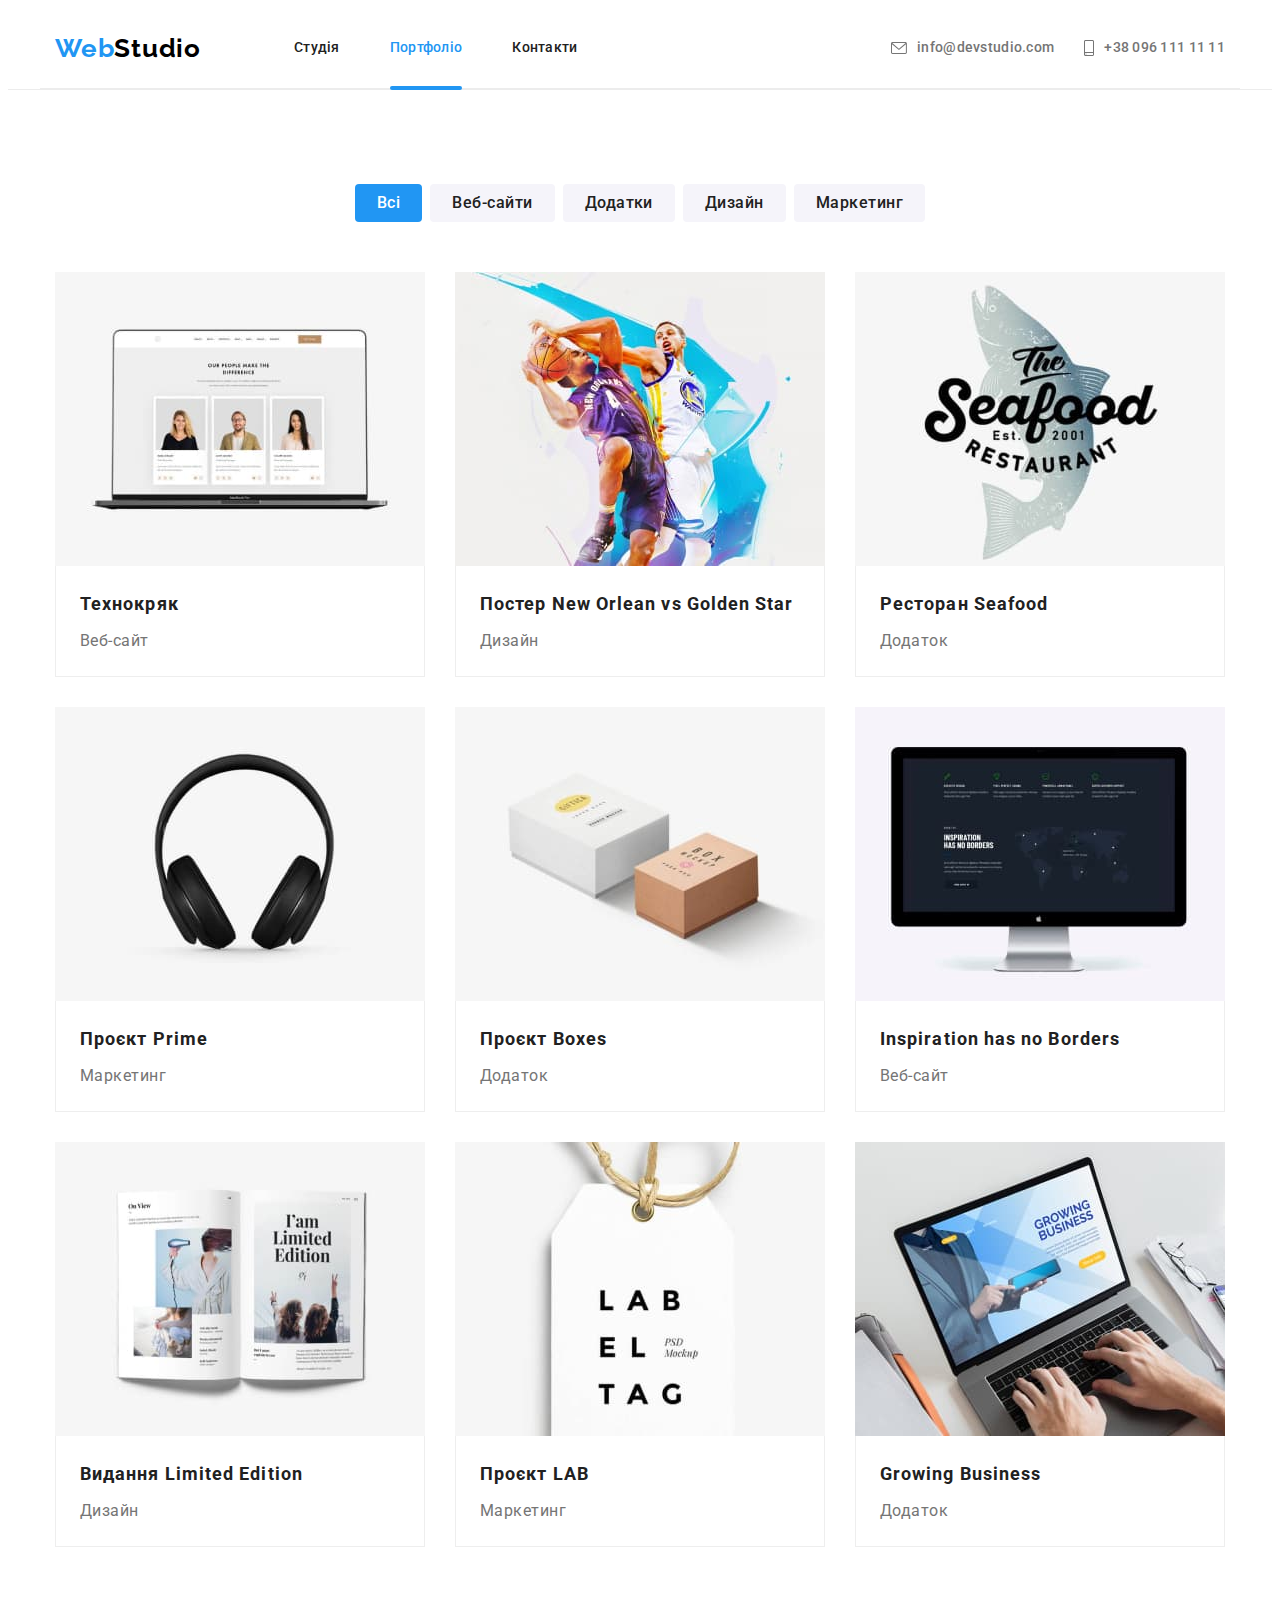
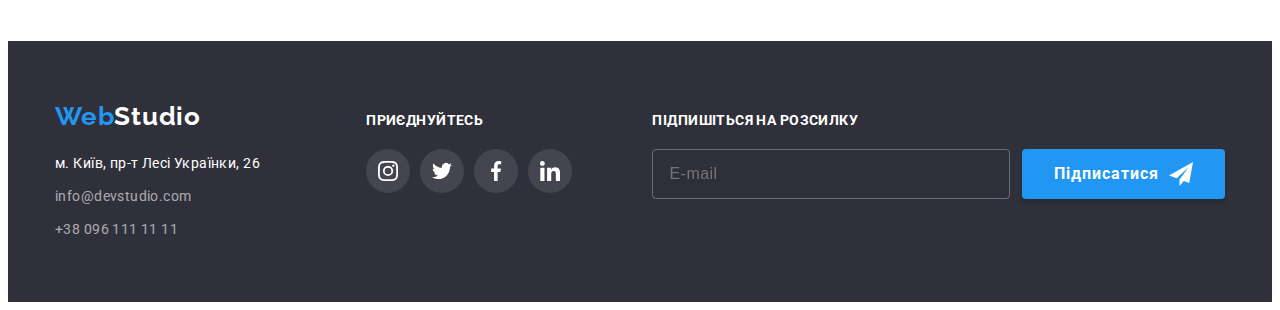
==== portfolio.html @ 229ce228 "add mixin + fix footer" ====
<!DOCTYPE html>
<html lang="uk">
  <head>
    <meta charset="UTF-8" />
    <meta http-equiv="X-UA-Compatible" content="IE=edge" />
    <meta name="viewport" content="width=device-width, initial-scale=1.0" />
    <title>WebStudio</title>
    <link rel="preconnect" href="https://fonts.googleapis.com" />
    <link rel="preconnect" href="https://fonts.gstatic.com" crossorigin />
    <link
      href="https://fonts.googleapis.com/css2?family=Raleway:wght@700&family=Roboto:wght@400;500;700;900&display=swap"
      rel="stylesheet"
    />
    <link
      rel="stylesheet"
      href="https://cdnjs.cloudflare.com/ajax/libs/modern-normalize/1.1.0/modern-normalize.min.css"
      integrity="sha512-wpPYUAdjBVSE4KJnH1VR1HeZfpl1ub8YT/NKx4PuQ5NmX2tKuGu6U/JRp5y+Y8XG2tV+wKQpNHVUX03MfMFn9Q=="
      crossorigin="anonymous"
      referrerpolicy="no-referrer"
    />
    <link rel="stylesheet" href="./css/main.min.css" />
  </head>
  <body class="page">
    <!-- ХЕДЕР -->
    <header class="header">
      <!-- МЕНЮШКА -->
      <div class="header container">
        <nav class="navigation">
          <a class="logo link" lang="en" href="./index.html">
            <span class="logo logo__colorized">Web</span>Studio</a
          >
          <ul class="navigation__list list">
            <li class="navigation__item">
              <a class="navigation__link link" href="./index.html">Студія</a>
            </li>
            <li class="navigation__item">
              <a class="navigation__link link curent" href="./portfolio.html">Портфоліо</a>
            </li>
            <li class="navigation__item">
              <a class="navigation__link link" href="#contacts">Контакти</a>
            </li>
          </ul>
        </nav>
        <ul class="connect heder__connect list">
          <li class="connect__item">
            <a class="connect__link link" href="mailto:info@devstudio.com">
              <svg class="connect__icon" width="16" height="12">
                <use href="./images/studio/svg/sprint.svg#icon-envelope"></use>
              </svg>
              info@devstudio.com</a
            >
          </li>
          <li class="connect__item">
            <a class="connect__link link" href="tel:+380961111111">
              <svg class="connect__icon" width="10" height="16">
                <use href="./images/studio/svg/sprint.svg#icon-smartphone"></use>
              </svg>
              +38 096 111 11 11</a
            >
          </li>
        </ul>
      </div>
    </header>
    <!-- MAIN -->
    <main>
      <!-- Портфолио -->
      <section class="portfolio section">
        <div class="container">
          <h1 class="title visually-hidden">Портфоліо</h1>
          <!-- Фильтр -->
          <ul class="filter filter--bottom list">
            <li class="filter__item">
              <button class="filter__button filter__button--curent-color" type="button">Всі</button>
            </li>
            <li class="filter__item">
              <button class="filter__button" type="button">Веб-сайти</button>
            </li>
            <li class="filter__item">
              <button class="filter__button" type="button">Додатки</button>
            </li>
            <li class="filter__item">
              <button class="filter__button" type="button">Дизайн</button>
            </li>
            <li class="filter__item">
              <button class="filter__button" type="button">Маркетинг</button>
            </li>
          </ul>
        </div>
        <div class="container">
          <ul class="cards__list list">
            <li class="cards__item">
              <a href="" class="cards__link link">
                <div class="overlay">
                  <img
                    src="./images/portfolio/1-web-site.jpg"
                    class="cards__img"
                    alt="Веб-сайт Технокряк"
                    width="370"
                  />
                  <p class="overlay__hidden">
                    Ресурс пропонує комплексні пропозиції з різним рівнем функціоналу та сервісів.
                    Все це дозволить відвідувачу отримати вичерпні відомості про компанію чи
                    приватну особу.
                  </p>
                </div>
                <div class="cards__info">
                  <h2 class="cards__title">Технокряк</h2>
                  <p class="cards__text">Веб-сайт</p>
                </div>
              </a>
            </li>

            <li class="cards__item">
              <a href="" class="cards__link link">
                <div class="overlay">
                  <img
                    src="./images/portfolio/2-design.jpg"
                    class="portfolio-list-img"
                    alt="Постер New Orlean vs Golden
                  Star"
                    width="370"
                  />
                  <p class="overlay__hidden">
                    Ресурс пропонує комплексні пропозиції з різним рівнем функціоналу та сервісів.
                    Все це дозволить відвідувачу отримати вичерпні відомості про компанію чи
                    приватну особу.
                  </p>
                </div>
                <div class="cards__info">
                  <h2 class="cards__title">
                    Постер
                    <span lang="en">New Orlean vs Golden Star</span>
                  </h2>
                  <p class="cards__text">Дизайн</p>
                </div>
              </a>
            </li>

            <li class="cards__item">
              <a href="" class="cards__link link">
                <div class="overlay">
                  <img
                    src="./images/portfolio/3-applikation-seafood.jpg"
                    class="portfolio-list-img"
                    alt="Картиинка Ресторан Seafood"
                    width="370"
                  />
                  <p class="overlay__hidden">
                    Ресурс пропонує комплексні пропозиції з різним рівнем функціоналу та сервісів.
                    Все це дозволить відвідувачу отримати вичерпні відомості про компанію чи
                    приватну особу.
                  </p>
                </div>
                <div class="cards__info">
                  <h2 class="cards__title">
                    Ресторан
                    <span lang="en">Seafood</span>
                  </h2>
                  <p class="cards__text">Додаток</p>
                </div>
              </a>
            </li>

            <li class="cards__item">
              <a href="" class="cards__link link">
                <div class="overlay">
                  <img
                    src="./images/portfolio/4-marketing-prime.jpg"
                    class="portfolio-list-img"
                    alt="Проект маркетинг Prime"
                    width="370"
                  />
                  <p class="overlay__hidden">
                    Ресурс пропонує комплексні пропозиції з різним рівнем функціоналу та сервісів.
                    Все це дозволить відвідувачу отримати вичерпні відомості про компанію чи
                    приватну особу.
                  </p>
                </div>
                <div class="cards__info">
                  <h2 class="cards__title">
                    Проєкт
                    <span lang="en">Prime</span>
                  </h2>
                  <p class="cards__text">Маркетинг</p>
                </div>
              </a>
            </li>

            <li class="cards__item">
              <a href="" class="cards__link link">
                <div class="overlay">
                  <img
                    src="./images/portfolio/5-applekation-box.jpg"
                    class="portfolio-list-img"
                    alt="Картинка проєкт Boxes"
                    width="370"
                  />
                  <p class="overlay__hidden">
                    Ресурс пропонує комплексні пропозиції з різним рівнем функціоналу та сервісів.
                    Все це дозволить відвідувачу отримати вичерпні відомості про компанію чи
                    приватну особу.
                  </p>
                </div>
                <div class="cards__info">
                  <h2 class="cards__title">
                    Проєкт
                    <span lang="eu">Boxes</span>
                  </h2>
                  <p class="cards__text">Додаток</p>
                </div>
              </a>
            </li>

            <li class="cards__item">
              <a href="" class="cards__link link">
                <div class="overlay">
                  <img
                    src="./images/portfolio/6-web-site-inspiration.jpg"
                    class="portfolio-list-img"
                    alt="Картинка Веб-сайт"
                    width="370"
                  />
                  <p class="overlay__hidden">
                    Ресурс пропонує комплексні пропозиції з різним рівнем функціоналу та сервісів.
                    Все це дозволить відвідувачу отримати вичерпні відомості про компанію чи
                    приватну особу.
                  </p>
                </div>
                <div class="cards__info">
                  <h2 class="cards__title">
                    <span lang="eu">Inspiration has no Borders</span>
                  </h2>
                  <p class="cards__text">Веб-сайт</p>
                </div>
              </a>
            </li>

            <li class="cards__item">
              <a href="" class="cards__link link">
                <div class="overlay">
                  <img
                    src="./images/portfolio/7-desige-limited-edition.jpg"
                    class="portfolio-list-img"
                    alt="Картинка видання Limited Edition"
                    width="370"
                  />
                  <p class="overlay__hidden">
                    Ресурс пропонує комплексні пропозиції з різним рівнем функціоналу та сервісів.
                    Все це дозволить відвідувачу отримати вичерпні відомості про компанію чи
                    приватну особу.
                  </p>
                </div>
                <div class="cards__info">
                  <h2 class="cards__title">
                    Видання
                    <span lang="eu">Limited Edition</span>
                  </h2>
                  <p class="cards__text">Дизайн</p>
                </div>
              </a>
            </li>

            <li class="cards__item">
              <a href="" class="cards__link link">
                <div class="overlay">
                  <img
                    src="./images/portfolio/8-marketing-lab.jpg"
                    class="portfolio-list-img"
                    alt="Картнка проєкт LAB"
                    width="370"
                  />
                  <p class="overlay__hidden">
                    Ресурс пропонує комплексні пропозиції з різним рівнем функціоналу та сервісів.
                    Все це дозволить відвідувачу отримати вичерпні відомості про компанію чи
                    приватну особу.
                  </p>
                </div>
                <div class="cards__info">
                  <h2 class="cards__title">
                    Проєкт
                    <span lang="eu">LAB</span>
                  </h2>
                  <p class="cards__text">Маркетинг</p>
                </div>
              </a>
            </li>

            <li class="cards__item">
              <a href="" class="cards__link link">
                <div class="overlay">
                  <img
                    src="./images/portfolio/9-applikation-business.jpg"
                    class="portfolio-list-img"
                    alt="Картинка зростаючий бізнес"
                    width="370"
                  />
                  <p class="overlay__hidden">
                    Ресурс пропонує комплексні пропозиції з різним рівнем функціоналу та сервісів.
                    Все це дозволить відвідувачу отримати вичерпні відомості про компанію чи
                    приватну особу.
                  </p>
                </div>
                <div class="cards__info">
                  <h2 class="cards__title"><span lang="eu">Growing Business</span></h2>
                  <p class="cards__text">Додаток</p>
                </div>
              </a>
            </li>
          </ul>
        </div>
      </section>
    </main>
    <footer class="footer" id="contacts">
      <div class="footer__container container">
        <div class="footer__adress">
          <!-- Адрес -->
          <a class="logo footer__logo link" lang="en" href="./index.html">
            <span class="logo__colorized">Web</span>Studio</a
          >
          <address class="address">
            <a
              href="https://goo.gl/maps/itKT2zHpiUgYm2Sh7"
              target="_blank"
              rel="noreferrer noopener nofollow"
              class="address__text link"
            >
              м. Київ, пр-т Лесі Українки, 26
            </a>
            <ul class="contact list">
              <li class="contact__list link">
                <a class="contact__item link" href="mailto:info@devstudio.com"
                  >info@devstudio.com</a
                >
              </li>
              <li class="contact__list link">
                <a class="contact__item link" href="tel:+380961111111">+38 096 111 11 11</a>
              </li>
            </ul>
          </address>
        </div>
        <!-- СОЦ СЕТИ -->
        <div class="footer__thumb">
          <p class="footer__pre-title_bottom pre-title pre-title--color-white">Приєднуйтесь</p>
          <ul class="social__list list">
            <li class="social__item">
              <a href="./" class="social__link footer__social-link">
                <svg class="social__logo" width="20" height="20">
                  <use href="./images/studio/svg/sprint.svg#icon-1-instagram"></use>
                </svg>
              </a>
            </li>
            <li class="social__item">
              <a href="./" class="social__link footer__social-link">
                <svg class="social__logo" width="20" height="20">
                  <use href="./images/studio/svg/sprint.svg#icon-2-twitter"></use>
                </svg>
              </a>
            </li>
            <li class="social__item">
              <a href="./" class="social__link footer__social-link">
                <svg class="social__logo" width="20" height="20">
                  <use href="./images/studio/svg/sprint.svg#icon-3-facebook"></use>
                </svg>
              </a>
            </li>
            <li class="social__item">
              <a href="./" class="social__link footer__social-link">
                <svg class="social__logo" width="20" height="20">
                  <use href="./images/studio/svg/sprint.svg#icon-04-linkedin"></use>
                </svg>
              </a>
            </li>
          </ul>
        </div>
        <div class="footer__thumb">
          <p class="footer__pre-title_bottom pre-title pre-title--color-white">
            Підпишіться на розсилку
          </p>
          <form class="singup">
            <div class="singup__area">
              <input
                type="email"
                name="singup-email"
                id="footer-input-email"
                class="singup__email"
                placeholder="E-mail"
                required
              />
              <button class="button singup__button" type="submit">
                Підписатися
                <svg class="singup__button-svg" width="24" height="24">
                  <use href="./images/studio/svg/sprint.svg#icon-icon-send"></use>
                </svg>
              </button>
            </div>
          </form>
        </div>
      </div>
    </footer>
  </body>
</html>
---- css/main.min.css ----
:root{--primary-font: "Roboto", sans-serif;--secondery-font: "Raleway", sans-serif;--primary-text-color: #212121;--logo-color-text: #000000;--secondery-text-color: #757575;--white-text-color: #ffffff;--accent-color: #2196f3;--button-color-accent: #188ce8;--button-color: #ffffff;--contact-color: rgba(255, 255, 255, 0.6);--hero-color-bg: #c4c4c4;--page-bg-color: #ffffff;--team-bg-color: #f5f4fa;--footer-bg-color: #2f303a;--border-color-white: #eeeeee;--button-filter-bg-color: #f5f4fa;--logo-accent-color: #00f8d0;--hedaer-line-color: #ececec;--feature-icon-bg-color: #f5f4fa;--modal-input-color-: #555555;--social-link-color: #afb1b8;--social-link-bg-color: rgba(255, 255, 255, 0.1);--gap-size: 30px;--transition-fill: fill 250ms cubic-bezier(0.4, 0, 0.2, 1);--transition-color: color 250ms cubic-bezier(0.4, 0, 0.2, 1);--transition-opacity: opacity 250ms cubic-bezier(0.4, 0, 0.2, 1);--transition-transform: transform 250ms cubic-bezier(0.4, 0, 0.2, 1);--transition-background-color: background-color 250ms cubic-bezier(0.4, 0, 0.2, 1);--transition-border: border 250ms cubic-bezier(0.4, 0, 0.2, 1);--transition-border-color: border-color 250ms cubic-bezier(0.4, 0, 0.2, 1);--transition-box-shadow: box-shadow 250ms cubic-bezier(0.4, 0, 0.2, 1)}.visually-hidden{position:absolute;width:1px;margin:-1px;border:0;padding:0;white-space:nowrap;clip-path:inset(100%);clip:rect(0 0 0 0);overflow:hidden;height:1px}html{scroll-behavior:smooth}body{background-color:var(--page-bg-color);color:var(--primary-text-color);font-family:var(--primary-font)}.list{list-style:none;margin:0;padding:0}.link{text-decoration:none}*,*::before,*::after{box-sizing:border-box}h1,h2,h3,h4,h5,h6,p,ul{margin:0;padding:0}img{display:block;max-width:100%;height:auto}.logo{color:var(--logo-color-text);font-family:var(--secondery-font);font-weight:700;font-size:26px;line-height:1.19;letter-spacing:0.03em;transition:var(--transition-color)}.logo:hover,.logo:focus{color:var(--logo-accent-color);outline:rgba(0,0,0,0)}.logo__colorized{color:var(--accent-color);transition:var(--transition-color)}.logo:hover .logo__colorized,.logo:focus .logo__colorized,.footer__logo:hover .logo__colorized,.footer__logo:focus .logo__colorized{color:var(--logo-accent-color);outline:rgba(0,0,0,0)}.footer__logo{display:inline-block;margin-bottom:20px;color:var(--white-text-color)}.button{display:flex;align-items:center;justify-content:center;padding:10px 32px;min-width:200px;border:none;border-radius:4px;box-shadow:0px 4px 4px rgba(0,0,0,.15);font-weight:700;font-size:16px;line-height:1.88;letter-spacing:0.06em;font-family:inherit;color:var(--button-color);background-color:var(--accent-color);cursor:pointer;transition:var(--transition-background-color)}.button:hover,.button:focus{background-color:var(--button-color-accent);outline:rgba(0,0,0,0)}.hero__button{margin-left:auto;margin-right:auto}.modal__button{margin-left:auto;margin-right:auto}.singup__button{justify-content:space-between;margin-left:auto;margin-right:auto}.title{text-align:center;font-weight:700;font-size:36px;line-height:1.17;letter-spacing:0.03em;color:var(--primary-text-color)}.pre-title{font-weight:700;font-size:14px;line-height:1.14;letter-spacing:0.03em;text-transform:uppercase}.pre-title--color-black{color:var(--primary-text-color)}.pre-title--color-white{color:var(--white-text-color)}.social__list{display:flex;justify-content:center;align-items:center;flex-wrap:wrap;gap:10px}.social__link{display:flex;justify-content:center;align-items:center;width:44px;height:44px;border:0;border-radius:50%;transition:var(--transition-color),var(--transition-background-color);color:var(--social-link-color);background-color:var(--page-bg-color)}.social__link:hover,.social__link:focus{color:var(--button-color);background-color:var(--accent-color);outline:rgba(0,0,0,0)}.footer__social-link{color:var(--button-color);background-color:var(--social-link-bg-color)}.social__logo{fill:currentcolor}.section{padding-top:94px;padding-bottom:94px}.section-no-padding{padding-top:0}.container{width:100%;max-width:1200px;margin-left:auto;margin-right:auto;padding-left:15px;padding-right:15px}.backdrop{position:fixed;top:0;left:0;width:100%;height:100%;background-color:rgba(0,0,0,.2);transform:scale(1);transition:var(--transition-transform),var(--transition-opacity)}.backdrop.is-hidden{opacity:0;pointer-events:none;transform:scale(1);transition:var(--transition-transform),var(--transition-opacity)}.backdrop.is-hidden .modal__window{transform:scale(1) translate(-50%, -50%);transition:var(--transition-transform),var(--transition-opacity)}.modal__window{position:absolute;top:50%;left:50%;transform:translate(-50%, -50%);width:528px;height:581px;padding:40px 39px 40px 41px;background-color:var(--page-bg-color);box-shadow:0px 1px 3px rgba(0,0,0,.12),0px 1px 1px rgba(0,0,0,.14),0px 2px 1px rgba(0,0,0,.2);border-radius:4px}.modal__title{display:block;align-items:center;text-align:center;margin-bottom:12px;margin-left:auto;margin-right:auto;font-weight:700;font-size:20px;line-height:1.15;letter-spacing:0.03em;color:var(--primary-text-color)}.modal__form{height:100%;width:100%}.modal__input{width:100%;height:40px;border-radius:4px;border:1px solid rgba(33,33,33,.2);padding:12px 12px 12px 42px;font-size:12px;line-height:1.16;letter-spacing:0.03em;color:var(--modal-input-color-);transition:var(--transition-border-color)}.modal__input:hover,.modal__input:focus{outline:rgba(0,0,0,0);border-color:var(--accent-color)}.modal__field:hover+.modal__input,.modal__field:focus+.modal__input{border-color:var(--accent-color)}.wrap{position:relative}.wrap__icon{position:absolute;left:12px;top:50%;transform:translatey(-50%);transition:var(--transition-fill)}.modal__input:hover+.wrap__icon,.modal__input:focus+.wrap__icon{fill:var(--accent-color)}.modal__label{display:block;margin-bottom:4px;padding:0;font-size:12px;line-height:1.17;letter-spacing:0.01em;color:var(--secondery-text-color)}.modal__field{margin-bottom:10px}.modal__field-text{margin-bottom:20px}.modal__text{width:100%;height:120px;padding:12px 16px;resize:none;border:1px solid rgba(33,33,33,.2);border-radius:4px;outline:rgba(0,0,0,0);font-size:12px;line-height:1.17;letter-spacing:0.01em;color:#757575;transition:var(--transition-border-color)}.modal__text:focus,.modal__text:hover{border-color:var(--accent-color)}.modal__text::placeholder{color:rgba(117,117,117,.5)}.modal__label:focus .modal__text{border:1px solid var(--accent-color);outline:rgba(0,0,0,0);font-family:inherit;opacity:1}.modal__group{margin-bottom:30px}.check{display:flex;align-items:center;justify-content:center;gap:7px;font-size:14px;line-height:1.71;letter-spacing:0.03em;color:var(--secondery-text-color);margin:0;padding:0;transition:var(--transition-color)}.check .check__icon{display:inline-block;fill:rgba(0,0,0,0);transition:var(--transition-fill)}.check:checked+.check .check__icon{fill:var(--white-text-color);transition:var(--transition-fill)}.check .check__offer{position:relative;margin:0;padding:0;font-size:14px;line-height:1.71;letter-spacing:0.03em;color:var(--accent-color)}.check .check__offer::after{position:absolute;content:"";display:block;width:100%;height:1px;bottom:5px;background-color:var(--accent-color)}.check span{display:flex;align-items:center;justify-content:center;width:16px;height:15px;border:2px solid var(--primary-text-color);border-radius:2px;transition:var(--transition-color)}.check:checked+.check span{background-color:var(--accent-color);border-color:var(--accent-color)}.check:focus+.check span{border-color:var(--accent-color)}.check:hover+.check span{border-color:var(--accent-color)}.modal__close{display:flex;align-items:center;justify-content:center;position:absolute;top:8px;right:8px;padding:0;width:30px;height:30px;color:var(--logo-color-text);background-color:#fff;border:1px solid rgba(0,0,0,.1);transition:var(--transition-fill),var(--transition-border);border-radius:50%;cursor:pointer;outline:rgba(0,0,0,0)}.modal__close:hover,.modal__close:focus{fill:var(--accent-color);border:1px solid var(--accent-color)}.filter{display:flex;justify-content:center}.filter--bottom{margin-bottom:50px}.filter__button{padding:6px 22px;text-align:center;border:none;border-radius:4px;font-weight:500;font-size:16px;line-height:1.62;letter-spacing:0.03em;color:var(--primary-text-color);background-color:var(--button-filter-bg-color);font-family:inherit;cursor:pointer;outline:rgba(0,0,0,0);transition:var(--transition-color),var(--transition-background-color),var(--transition-box-shadow)}.filter__button:hover,.filter__button:focus{color:var(--button-color);background-color:var(--accent-color);box-shadow:0px 3px 1px rgba(0,0,0,.1),0px 1px 2px rgba(0,0,0,.08),0px 2px 2px rgba(0,0,0,.12)}.filter__item+.filter__item{margin-left:8px}.filter__button--curent-color{color:var(--button-color);background-color:var(--accent-color)}.overlay{position:relative;width:100%;height:100%;overflow:hidden}.overlay__hidden{position:absolute;top:0;left:0;width:100%;height:100%;padding:63px 24px;background-color:rgba(33,150,243,.9);transform:translatey(101%);transition:var(--transition-transform);color:var(--white-text-color);font-size:18px;line-height:1.56;letter-spacing:0.03em}.cards__link:hover .overlay__hidden,.cards__link:focus .overlay__hidden{transform:translatey(0)}.header{border-bottom:1px solid #ececec;display:flex;align-items:center}.navigation{display:flex;align-items:center}.navigation__list{display:flex;margin-left:93px;gap:50px}.navigation__link{display:block;padding:32px 0;color:var(--primary-text-color);font-weight:500;font-size:14px;line-height:1.14;letter-spacing:0.02em;transition:var(--transition-color)}.navigation__link:hover,.navigation__link:focus{color:var(--accent-color)}.navigation__link.curent::after{position:absolute;content:"";height:4px;bottom:-2%;opacity:1;transform:scale(1);border-radius:2px}.navigation__link::after{position:absolute;content:"";display:block;width:100%;height:4px;bottom:-2%;background-color:var(--accent-color);border-radius:2px;opacity:0;transform:scale(0);transition:var(--transition-opacity),var(--transition-transform)}.navigation__link:hover::after,.navigation__link:focus::after{opacity:1;transform:scale(1)}.connect{display:flex;align-items:center;gap:var(--gap-size)}.heder__connect{margin-left:auto}.connect__link{display:flex;align-items:center;padding:32px 0;color:var(--secondery-text-color);font-weight:500;font-size:14px;line-height:1.14;letter-spacing:0.02em;transition:var(--transition-color)}.connect__link:hover,.connect__link:focus{color:var(--accent-color)}.connect__icon{display:inline-block;fill:var(--secondery-text-color);margin-right:10px;transition:var(--transition-fill)}.connect__link:hover .connect__icon,.connect__link:focus .connect__icon{fill:var(--accent-color)}.navigation__item{position:relative}.curent{color:var(--accent-color)}.hero{padding-top:200px;padding-bottom:200px;text-align:center}.hero__title{width:694px;margin-left:auto;margin-right:auto;margin-bottom:30px;color:var(--white-text-color);font-weight:900;font-size:44px;line-height:1.36;letter-spacing:0.06em;text-transform:uppercase}.hero-bg-img{max-width:1600px;max-height:600px;margin:0 auto;background-image:linear-gradient(rgba(0, 91, 187, 0.7), rgba(255, 213, 0, 0.7)),url(../images/studio/hero/background_hero.jpg);background-size:cover;background-repeat:no-repeat;background-position:center;background-color:var(--hero-color-bg)}.feature__list{display:flex;flex-wrap:wrap;justify-content:center;gap:var(--gap-size)}.feature__item{flex-basis:calc((100% - var(--gap-size)*3)/4)}.feature__tumb{display:flex;justify-content:center;align-items:center;width:270px;height:120px;margin-bottom:30px;background-color:var(--feature-icon-bg-color);border-radius:4px}.pre-title--bottom{margin-bottom:10px}.feature__text{min-width:270px;font-size:14px;line-height:1.14;letter-spacing:0.03em;color:var(--secondery-text-color)}.practice__title--bottom{margin-bottom:50px}.practice__list{display:flex;flex-wrap:wrap;gap:var(--gap-size)}.practice__item{flex-basis:calc((100% - var(--gap-size)*2)/3);position:relative}.practice__item::before{position:absolute;content:"";display:flex;height:70px;width:100%;bottom:0;left:0;background-color:rgba(47,48,58,.8)}.thumb__text{position:absolute;bottom:27px;left:50%;transform:translate(-50%)}.practice__pre-title--position-center{text-align:center}.team{background-color:var(--team-bg-color)}.team__title--bottem{margin-bottom:50px}.team__list{display:flex;flex-wrap:wrap;gap:var(--gap-size)}.team__item{flex-basis:calc((100% - var(--gap-size)*3)/4);background-color:var(--page-bg-color);box-shadow:0px 1px 3px rgba(0,0,0,.12),0px 1px 1px rgba(0,0,0,.14),0px 2px 1px rgba(0,0,0,.2);border-radius:0px 0px 4px 4px;overflow:hidden}.team__thumb{padding-top:30px;padding-bottom:30px}.team__employee{margin-bottom:10px;text-align:center;font-weight:500;font-size:16px;line-height:1.19;letter-spacing:0.03em}.team__text{margin-bottom:16px;text-align:center;color:var(--secondery-text-color);font-size:16px;line-height:1.19;letter-spacing:0.03em}.clients__title--bottom{margin-bottom:50px}.company{display:flex;flex-wrap:wrap;justify-content:center;gap:var(--gap-size)}.company__item{margin:0;flex-basis:calc((100% - var(--gap-size)*3)/4);max-width:170px}.company__link{display:flex;justify-content:center;align-items:center;outline:rgba(0,0,0,0);width:170px;height:92px;color:var(--social-link-color);background-color:var(--page-bg-color);border:1px solid var(--social-link-color);border-radius:4px;transition:var(--transition-border),var(--transition-color)}.company__link:hover,.company__link:focus{border:1px solid var(--accent-color);color:var(--accent-color)}.company__logo{fill:currentColor;transition:var(--transition-fill)}.clients-list-item:hover .company__logo,.clients-list-item:focus .company__logo{fill:var(--accent-color)}.footer{padding-top:60px;padding-bottom:60px;background-color:var(--footer-bg-color)}.footer__container{display:flex;align-items:baseline}.address__text{display:block;margin-bottom:9px;width:231px;color:var(--white-text-color);font-size:14px;line-height:1.71;letter-spacing:0.03em;font-style:normal;transition:var(--transition-color)}.address__text:hover,.address__text:focus{color:var(--accent-color)}.contact__list:not(:last-child){margin-bottom:9px}.contact__item{color:var(--contact-color);font-size:14px;line-height:1.71;letter-spacing:0.03em;font-style:normal;transition:var(--transition-color)}.contact__item:hover,.contact__item:focus{color:var(--accent-color)}.footer__thumb{margin-left:auto}.footer__pre-title_bottom{margin-bottom:20px}.singup__area{display:flex;flex-wrap:wrap;gap:12px}.singup__email{display:flex;align-items:center;width:358px;height:50px;padding:15px 16px;outline:rgba(0,0,0,0);border:1px solid rgba(255,255,255,.3);border-radius:4px;font-size:16px;line-height:1.25;letter-spacing:0.03em;color:rgba(255,255,255,.6);background-color:rgba(0,0,0,0);filter:drop-shadow(0px 4px 4px rgba(0, 0, 0, 0.15));transition:var(--transition-border-color)}.singup__email:hover,.singup__email:focus{border-color:var(--accent-color)}.singup__email:not(:placeholder-shown):required:invalid{border-color:rgba(180,0,0,.5)}.singup__button-svg{margin-left:10px;fill:var(--button-color)}.portfolio{background-color:var(--page-bg-color)}.cards__list{display:flex;flex-wrap:wrap;gap:var(--gap-size)}.cards__item{flex-basis:calc((100% - var(--gap-size)*2)/3);background-color:var(--page-bg-color)}.cards__link{display:block;color:var(--primary-text-color);cursor:pointer;transition:var(--transition-box-shadow)}.cards__link:hover,.cards__link:focus{box-shadow:0px 1px 1px rgba(0,0,0,.12),0px 4px 4px rgba(0,0,0,.06),1px 4px 6px rgba(0,0,0,.16);outline:rgba(0,0,0,0)}.cards__info{padding:20px 24px;border-width:0 1px 1px;border-style:solid;border-color:var(--border-color-white);border-top:0}.cards__title{margin-bottom:4px;font-weight:700;font-size:18px;line-height:2;letter-spacing:0.06em}.cards__text{font-size:16px;line-height:1.88;letter-spacing:0.03em;color:var(--secondery-text-color)}/*# sourceMappingURL=main.min.css.map */
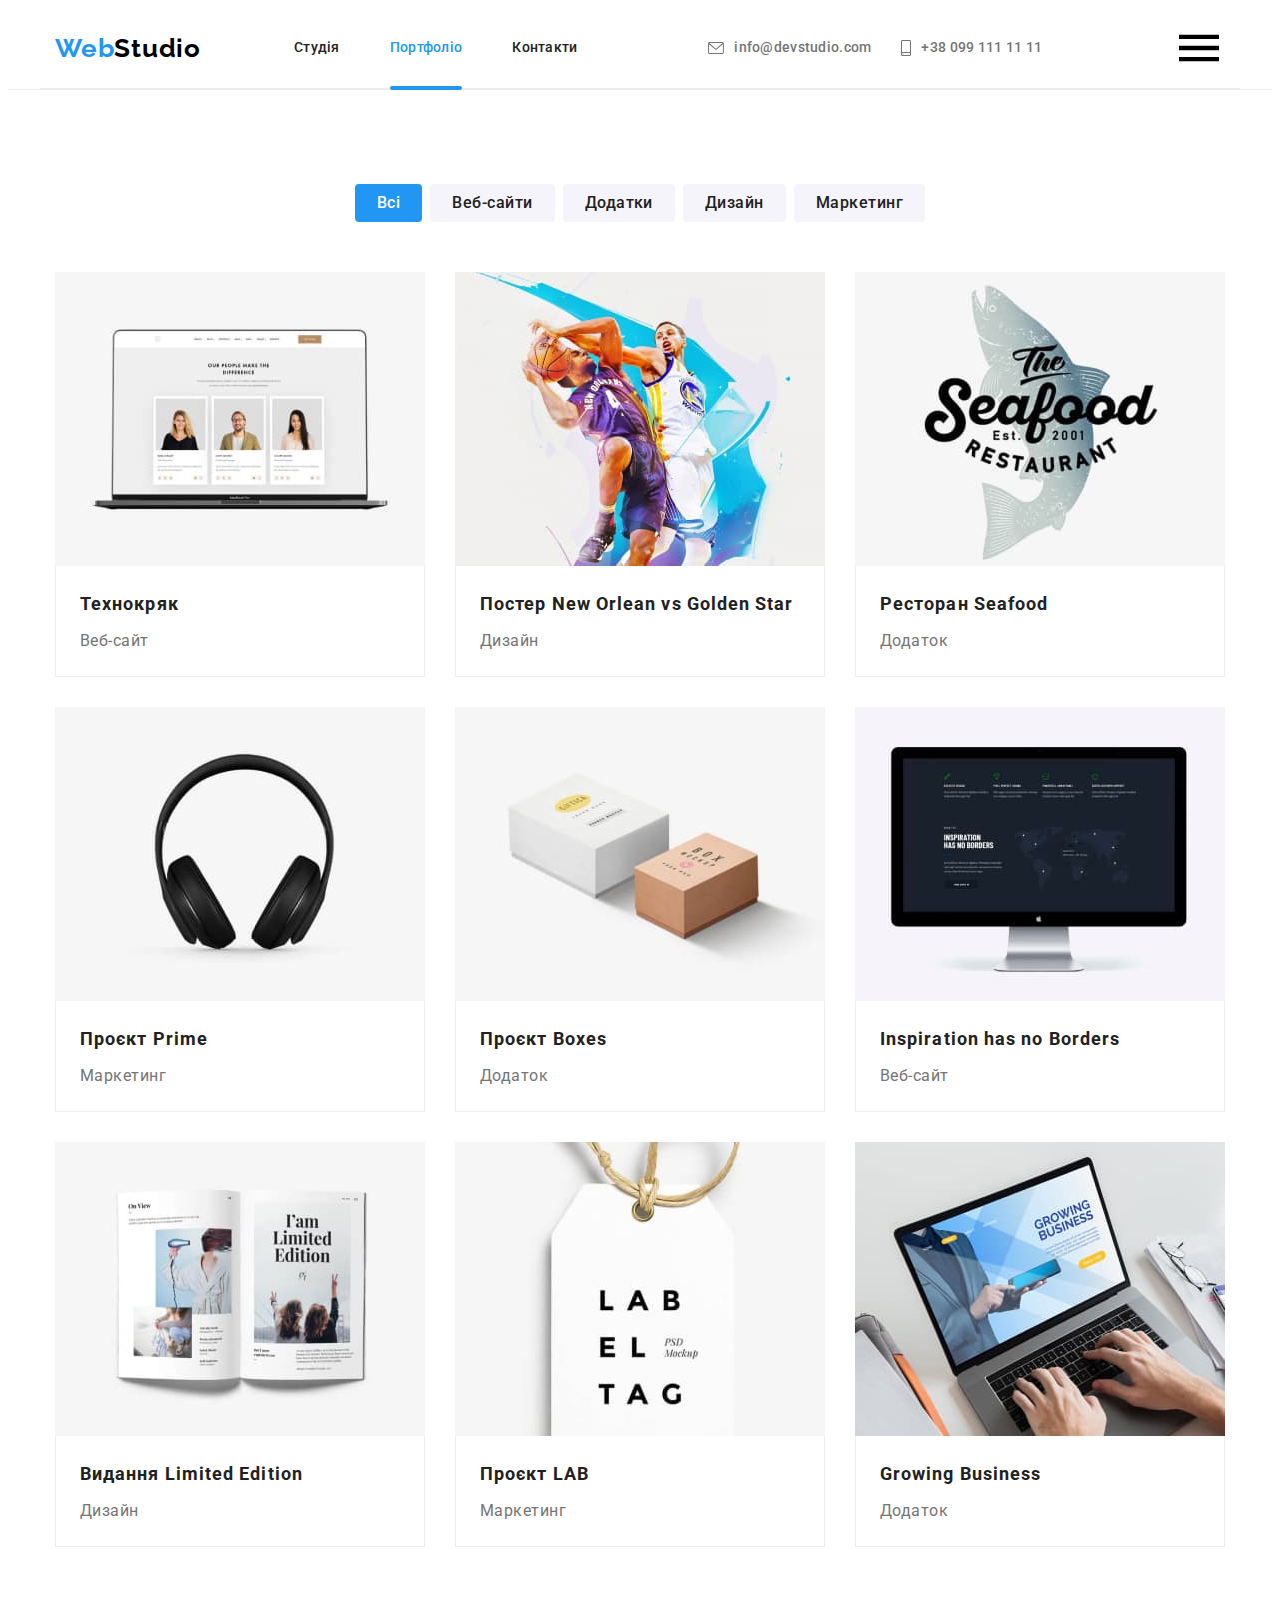
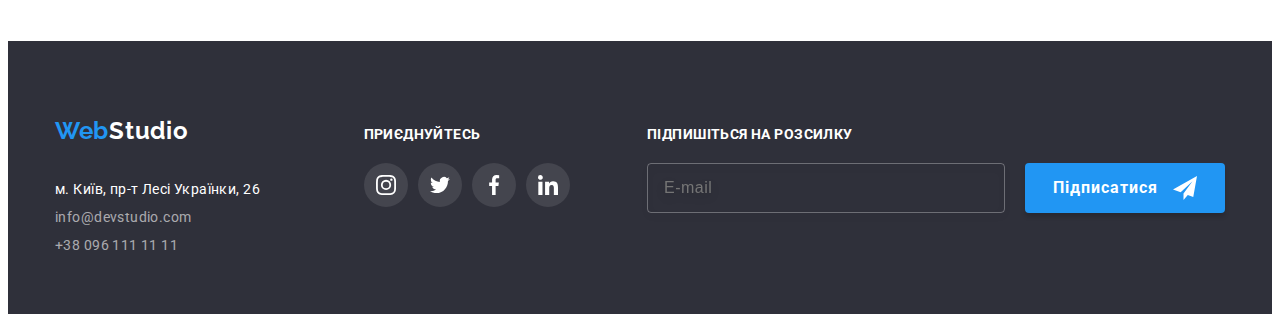
==== commit 176e7b21: "sum" ====
--- a/portfolio.html
+++ b/portfolio.html
@@ -23,7 +23,6 @@
   <body class="page">
     <!-- ХЕДЕР -->
     <header class="header">
-      <!-- МЕНЮШКА -->
       <div class="header container">
         <nav class="navigation">
           <a class="logo link" lang="en" href="./index.html">
@@ -31,7 +30,7 @@
           >
           <ul class="navigation__list list">
             <li class="navigation__item">
-              <a class="navigation__link link" href="./index.html">Студія</a>
+              <a class="navigation__link link " href="./index.html">Студія</a>
             </li>
             <li class="navigation__item">
               <a class="navigation__link link curent" href="./portfolio.html">Портфоліо</a>
@@ -55,10 +54,67 @@
               <svg class="connect__icon" width="10" height="16">
                 <use href="./images/studio/svg/sprint.svg#icon-smartphone"></use>
               </svg>
-              +38 096 111 11 11</a
+              +38 099 111 11 11</a
             >
           </li>
         </ul>
+        <button class="menu-open" type="button">
+          <svg class="menu-icons" width="40px" height="40px">
+            <use class="menu-icon--open" href="./images/studio/svg/sprint.svg#icon-mob-menu"></use>
+          </svg>
+        </button>
+      </div>
+
+      <!-- <div class="mob-menu is-hidden">
+        <div class="menu container">
+          <div class="mob-menu-top">
+            <button class="menu-close" type="button">X</button>
+            <nav class="mob-menu-nav">
+              <ul class="mob-menu-list list">
+                <li class="mob-menu-item">
+                  <a href="https://www.google.com/" class="mob-menu-link link">About</a>
+                </li>
+                <li class="mob-menu-item">
+                  <a href="./test.html" class="mob-menu-link link">Services and prices</a>
+                </li>
+                <li class="mob-menu-item">
+                  <a href="#barbers" class="mob-menu-link link">Barbers</a>
+                </li>
+                <li class="mob-menu-item">
+                  <a href="https://www.google.com/" class="mob-menu-link link">Contacts</a>
+                </li>
+              </ul>
+            </nav>
+          </div>
+          <div class="mob-menu-bottom">
+            <div class="connect mob-connect">
+              <a href="tel:+380441111111" class="mob-connect-tel link">+38 044 111 11 11</a>
+              <button type="button" class="mob-connect-btn btn" data-modal-open>
+                Online-booking
+              </button>
+            </div>
+            <ul class="mob-soc-list list">
+              <li class="mob-soc-item">
+                <a
+                  href=""
+                  target="_blank"
+                  rel="noopener noreferrer nofollow"
+                  class="mob-soc-link link"
+                  >Instagram</a
+                >
+              </li>
+              <li class="mob-soc-item">
+                <a
+                  href=""
+                  target="_blank"
+                  rel="noopener noreferrer nofollow"
+                  class="mob-soc-link link"
+                  >Youtube</a
+                >
+              </li>
+            </ul>
+          </div> -->
+        </div>
       </div>
     </header>
     <!-- MAIN -->
@@ -95,7 +151,7 @@
                     src="./images/portfolio/1-web-site.jpg"
                     class="cards__img"
                     alt="Веб-сайт Технокряк"
-                    width="370"
+                    
                   />
                   <p class="overlay__hidden">
                     Ресурс пропонує комплексні пропозиції з різним рівнем функціоналу та сервісів.
@@ -118,7 +174,7 @@
                     class="portfolio-list-img"
                     alt="Постер New Orlean vs Golden
                   Star"
-                    width="370"
+                    
                   />
                   <p class="overlay__hidden">
                     Ресурс пропонує комплексні пропозиції з різним рівнем функціоналу та сервісів.
@@ -143,7 +199,7 @@
                     src="./images/portfolio/3-applikation-seafood.jpg"
                     class="portfolio-list-img"
                     alt="Картиинка Ресторан Seafood"
-                    width="370"
+                    
                   />
                   <p class="overlay__hidden">
                     Ресурс пропонує комплексні пропозиції з різним рівнем функціоналу та сервісів.
@@ -168,7 +224,7 @@
                     src="./images/portfolio/4-marketing-prime.jpg"
                     class="portfolio-list-img"
                     alt="Проект маркетинг Prime"
-                    width="370"
+                    
                   />
                   <p class="overlay__hidden">
                     Ресурс пропонує комплексні пропозиції з різним рівнем функціоналу та сервісів.
@@ -193,7 +249,7 @@
                     src="./images/portfolio/5-applekation-box.jpg"
                     class="portfolio-list-img"
                     alt="Картинка проєкт Boxes"
-                    width="370"
+                    
                   />
                   <p class="overlay__hidden">
                     Ресурс пропонує комплексні пропозиції з різним рівнем функціоналу та сервісів.
@@ -218,7 +274,7 @@
                     src="./images/portfolio/6-web-site-inspiration.jpg"
                     class="portfolio-list-img"
                     alt="Картинка Веб-сайт"
-                    width="370"
+                    
                   />
                   <p class="overlay__hidden">
                     Ресурс пропонує комплексні пропозиції з різним рівнем функціоналу та сервісів.
@@ -242,7 +298,7 @@
                     src="./images/portfolio/7-desige-limited-edition.jpg"
                     class="portfolio-list-img"
                     alt="Картинка видання Limited Edition"
-                    width="370"
+                    
                   />
                   <p class="overlay__hidden">
                     Ресурс пропонує комплексні пропозиції з різним рівнем функціоналу та сервісів.
@@ -267,7 +323,7 @@
                     src="./images/portfolio/8-marketing-lab.jpg"
                     class="portfolio-list-img"
                     alt="Картнка проєкт LAB"
-                    width="370"
+                    
                   />
                   <p class="overlay__hidden">
                     Ресурс пропонує комплексні пропозиції з різним рівнем функціоналу та сервісів.
@@ -292,7 +348,7 @@
                     src="./images/portfolio/9-applikation-business.jpg"
                     class="portfolio-list-img"
                     alt="Картинка зростаючий бізнес"
-                    width="370"
+                    
                   />
                   <p class="overlay__hidden">
                     Ресурс пропонує комплексні пропозиції з різним рівнем функціоналу та сервісів.
@@ -313,7 +369,6 @@
     <footer class="footer" id="contacts">
       <div class="footer__container container">
         <div class="footer__adress">
-          <!-- Адрес -->
           <a class="logo footer__logo link" lang="en" href="./index.html">
             <span class="logo__colorized">Web</span>Studio</a
           >
@@ -338,7 +393,6 @@
             </ul>
           </address>
         </div>
-        <!-- СОЦ СЕТИ -->
         <div class="footer__thumb">
           <p class="footer__pre-title_bottom pre-title pre-title--color-white">Приєднуйтесь</p>
           <ul class="social__list list">
--- a/css/main.min.css
+++ b/css/main.min.css
@@ -1 +1 @@
-:root{--primary-font: "Roboto", sans-serif;--secondery-font: "Raleway", sans-serif;--primary-text-color: #212121;--logo-color-text: #000000;--secondery-text-color: #757575;--white-text-color: #ffffff;--accent-color: #2196f3;--button-color-accent: #188ce8;--button-color: #ffffff;--contact-color: rgba(255, 255, 255, 0.6);--hero-color-bg: #c4c4c4;--page-bg-color: #ffffff;--team-bg-color: #f5f4fa;--footer-bg-color: #2f303a;--border-color-white: #eeeeee;--button-filter-bg-color: #f5f4fa;--logo-accent-color: #00f8d0;--hedaer-line-color: #ececec;--feature-icon-bg-color: #f5f4fa;--modal-input-color-: #555555;--social-link-color: #afb1b8;--social-link-bg-color: rgba(255, 255, 255, 0.1);--gap-size: 30px;--transition-fill: fill 250ms cubic-bezier(0.4, 0, 0.2, 1);--transition-color: color 250ms cubic-bezier(0.4, 0, 0.2, 1);--transition-opacity: opacity 250ms cubic-bezier(0.4, 0, 0.2, 1);--transition-transform: transform 250ms cubic-bezier(0.4, 0, 0.2, 1);--transition-background-color: background-color 250ms cubic-bezier(0.4, 0, 0.2, 1);--transition-border: border 250ms cubic-bezier(0.4, 0, 0.2, 1);--transition-border-color: border-color 250ms cubic-bezier(0.4, 0, 0.2, 1);--transition-box-shadow: box-shadow 250ms cubic-bezier(0.4, 0, 0.2, 1)}.visually-hidden{position:absolute;width:1px;margin:-1px;border:0;padding:0;white-space:nowrap;clip-path:inset(100%);clip:rect(0 0 0 0);overflow:hidden;height:1px}html{scroll-behavior:smooth}body{background-color:var(--page-bg-color);color:var(--primary-text-color);font-family:var(--primary-font)}.list{list-style:none;margin:0;padding:0}.link{text-decoration:none}*,*::before,*::after{box-sizing:border-box}h1,h2,h3,h4,h5,h6,p,ul{margin:0;padding:0}img{display:block;max-width:100%;height:auto}.logo{color:var(--logo-color-text);font-family:var(--secondery-font);font-weight:700;font-size:26px;line-height:1.19;letter-spacing:0.03em;transition:var(--transition-color)}.logo:hover,.logo:focus{color:var(--logo-accent-color);outline:rgba(0,0,0,0)}.logo__colorized{color:var(--accent-color);transition:var(--transition-color)}.logo:hover .logo__colorized,.logo:focus .logo__colorized,.footer__logo:hover .logo__colorized,.footer__logo:focus .logo__colorized{color:var(--logo-accent-color);outline:rgba(0,0,0,0)}.footer__logo{display:inline-block;margin-bottom:20px;color:var(--white-text-color)}.button{display:flex;align-items:center;justify-content:center;padding:10px 32px;min-width:200px;border:none;border-radius:4px;box-shadow:0px 4px 4px rgba(0,0,0,.15);font-weight:700;font-size:16px;line-height:1.88;letter-spacing:0.06em;font-family:inherit;color:var(--button-color);background-color:var(--accent-color);cursor:pointer;transition:var(--transition-background-color)}.button:hover,.button:focus{background-color:var(--button-color-accent);outline:rgba(0,0,0,0)}.hero__button{margin-left:auto;margin-right:auto}.modal__button{margin-left:auto;margin-right:auto}.singup__button{justify-content:space-between;margin-left:auto;margin-right:auto}.title{text-align:center;font-weight:700;font-size:36px;line-height:1.17;letter-spacing:0.03em;color:var(--primary-text-color)}.pre-title{font-weight:700;font-size:14px;line-height:1.14;letter-spacing:0.03em;text-transform:uppercase}.pre-title--color-black{color:var(--primary-text-color)}.pre-title--color-white{color:var(--white-text-color)}.social__list{display:flex;justify-content:center;align-items:center;flex-wrap:wrap;gap:10px}.social__link{display:flex;justify-content:center;align-items:center;width:44px;height:44px;border:0;border-radius:50%;transition:var(--transition-color),var(--transition-background-color);color:var(--social-link-color);background-color:var(--page-bg-color)}.social__link:hover,.social__link:focus{color:var(--button-color);background-color:var(--accent-color);outline:rgba(0,0,0,0)}.footer__social-link{color:var(--button-color);background-color:var(--social-link-bg-color)}.social__logo{fill:currentcolor}.section{padding-top:94px;padding-bottom:94px}.section-no-padding{padding-top:0}.container{width:100%;max-width:1200px;margin-left:auto;margin-right:auto;padding-left:15px;padding-right:15px}.backdrop{position:fixed;top:0;left:0;width:100%;height:100%;background-color:rgba(0,0,0,.2);transform:scale(1);transition:var(--transition-transform),var(--transition-opacity)}.backdrop.is-hidden{opacity:0;pointer-events:none;transform:scale(1);transition:var(--transition-transform),var(--transition-opacity)}.backdrop.is-hidden .modal__window{transform:scale(1) translate(-50%, -50%);transition:var(--transition-transform),var(--transition-opacity)}.modal__window{position:absolute;top:50%;left:50%;transform:translate(-50%, -50%);width:528px;height:581px;padding:40px 39px 40px 41px;background-color:var(--page-bg-color);box-shadow:0px 1px 3px rgba(0,0,0,.12),0px 1px 1px rgba(0,0,0,.14),0px 2px 1px rgba(0,0,0,.2);border-radius:4px}.modal__title{display:block;align-items:center;text-align:center;margin-bottom:12px;margin-left:auto;margin-right:auto;font-weight:700;font-size:20px;line-height:1.15;letter-spacing:0.03em;color:var(--primary-text-color)}.modal__form{height:100%;width:100%}.modal__input{width:100%;height:40px;border-radius:4px;border:1px solid rgba(33,33,33,.2);padding:12px 12px 12px 42px;font-size:12px;line-height:1.16;letter-spacing:0.03em;color:var(--modal-input-color-);transition:var(--transition-border-color)}.modal__input:hover,.modal__input:focus{outline:rgba(0,0,0,0);border-color:var(--accent-color)}.modal__field:hover+.modal__input,.modal__field:focus+.modal__input{border-color:var(--accent-color)}.wrap{position:relative}.wrap__icon{position:absolute;left:12px;top:50%;transform:translatey(-50%);transition:var(--transition-fill)}.modal__input:hover+.wrap__icon,.modal__input:focus+.wrap__icon{fill:var(--accent-color)}.modal__label{display:block;margin-bottom:4px;padding:0;font-size:12px;line-height:1.17;letter-spacing:0.01em;color:var(--secondery-text-color)}.modal__field{margin-bottom:10px}.modal__field-text{margin-bottom:20px}.modal__text{width:100%;height:120px;padding:12px 16px;resize:none;border:1px solid rgba(33,33,33,.2);border-radius:4px;outline:rgba(0,0,0,0);font-size:12px;line-height:1.17;letter-spacing:0.01em;color:#757575;transition:var(--transition-border-color)}.modal__text:focus,.modal__text:hover{border-color:var(--accent-color)}.modal__text::placeholder{color:rgba(117,117,117,.5)}.modal__label:focus .modal__text{border:1px solid var(--accent-color);outline:rgba(0,0,0,0);font-family:inherit;opacity:1}.modal__group{margin-bottom:30px}.check{display:flex;align-items:center;justify-content:center;gap:7px;font-size:14px;line-height:1.71;letter-spacing:0.03em;color:var(--secondery-text-color);margin:0;padding:0;transition:var(--transition-color)}.check .check__icon{display:inline-block;fill:rgba(0,0,0,0);transition:var(--transition-fill)}.check:checked+.check .check__icon{fill:var(--white-text-color);transition:var(--transition-fill)}.check .check__offer{position:relative;margin:0;padding:0;font-size:14px;line-height:1.71;letter-spacing:0.03em;color:var(--accent-color)}.check .check__offer::after{position:absolute;content:"";display:block;width:100%;height:1px;bottom:5px;background-color:var(--accent-color)}.check span{display:flex;align-items:center;justify-content:center;width:16px;height:15px;border:2px solid var(--primary-text-color);border-radius:2px;transition:var(--transition-color)}.check:checked+.check span{background-color:var(--accent-color);border-color:var(--accent-color)}.check:focus+.check span{border-color:var(--accent-color)}.check:hover+.check span{border-color:var(--accent-color)}.modal__close{display:flex;align-items:center;justify-content:center;position:absolute;top:8px;right:8px;padding:0;width:30px;height:30px;color:var(--logo-color-text);background-color:#fff;border:1px solid rgba(0,0,0,.1);transition:var(--transition-fill),var(--transition-border);border-radius:50%;cursor:pointer;outline:rgba(0,0,0,0)}.modal__close:hover,.modal__close:focus{fill:var(--accent-color);border:1px solid var(--accent-color)}.filter{display:flex;justify-content:center}.filter--bottom{margin-bottom:50px}.filter__button{padding:6px 22px;text-align:center;border:none;border-radius:4px;font-weight:500;font-size:16px;line-height:1.62;letter-spacing:0.03em;color:var(--primary-text-color);background-color:var(--button-filter-bg-color);font-family:inherit;cursor:pointer;outline:rgba(0,0,0,0);transition:var(--transition-color),var(--transition-background-color),var(--transition-box-shadow)}.filter__button:hover,.filter__button:focus{color:var(--button-color);background-color:var(--accent-color);box-shadow:0px 3px 1px rgba(0,0,0,.1),0px 1px 2px rgba(0,0,0,.08),0px 2px 2px rgba(0,0,0,.12)}.filter__item+.filter__item{margin-left:8px}.filter__button--curent-color{color:var(--button-color);background-color:var(--accent-color)}.overlay{position:relative;width:100%;height:100%;overflow:hidden}.overlay__hidden{position:absolute;top:0;left:0;width:100%;height:100%;padding:63px 24px;background-color:rgba(33,150,243,.9);transform:translatey(101%);transition:var(--transition-transform);color:var(--white-text-color);font-size:18px;line-height:1.56;letter-spacing:0.03em}.cards__link:hover .overlay__hidden,.cards__link:focus .overlay__hidden{transform:translatey(0)}.header{border-bottom:1px solid #ececec;display:flex;align-items:center}.navigation{display:flex;align-items:center}.navigation__list{display:flex;margin-left:93px;gap:50px}.navigation__link{display:block;padding:32px 0;color:var(--primary-text-color);font-weight:500;font-size:14px;line-height:1.14;letter-spacing:0.02em;transition:var(--transition-color)}.navigation__link:hover,.navigation__link:focus{color:var(--accent-color)}.navigation__link.curent::after{position:absolute;content:"";height:4px;bottom:-2%;opacity:1;transform:scale(1);border-radius:2px}.navigation__link::after{position:absolute;content:"";display:block;width:100%;height:4px;bottom:-2%;background-color:var(--accent-color);border-radius:2px;opacity:0;transform:scale(0);transition:var(--transition-opacity),var(--transition-transform)}.navigation__link:hover::after,.navigation__link:focus::after{opacity:1;transform:scale(1)}.connect{display:flex;align-items:center;gap:var(--gap-size)}.heder__connect{margin-left:auto}.connect__link{display:flex;align-items:center;padding:32px 0;color:var(--secondery-text-color);font-weight:500;font-size:14px;line-height:1.14;letter-spacing:0.02em;transition:var(--transition-color)}.connect__link:hover,.connect__link:focus{color:var(--accent-color)}.connect__icon{display:inline-block;fill:var(--secondery-text-color);margin-right:10px;transition:var(--transition-fill)}.connect__link:hover .connect__icon,.connect__link:focus .connect__icon{fill:var(--accent-color)}.navigation__item{position:relative}.curent{color:var(--accent-color)}.hero{padding-top:200px;padding-bottom:200px;text-align:center}.hero__title{width:694px;margin-left:auto;margin-right:auto;margin-bottom:30px;color:var(--white-text-color);font-weight:900;font-size:44px;line-height:1.36;letter-spacing:0.06em;text-transform:uppercase}.hero-bg-img{max-width:1600px;max-height:600px;margin:0 auto;background-image:linear-gradient(rgba(0, 91, 187, 0.7), rgba(255, 213, 0, 0.7)),url(../images/studio/hero/background_hero.jpg);background-size:cover;background-repeat:no-repeat;background-position:center;background-color:var(--hero-color-bg)}.feature__list{display:flex;flex-wrap:wrap;justify-content:center;gap:var(--gap-size)}.feature__item{flex-basis:calc((100% - var(--gap-size)*3)/4)}.feature__tumb{display:flex;justify-content:center;align-items:center;width:270px;height:120px;margin-bottom:30px;background-color:var(--feature-icon-bg-color);border-radius:4px}.pre-title--bottom{margin-bottom:10px}.feature__text{min-width:270px;font-size:14px;line-height:1.14;letter-spacing:0.03em;color:var(--secondery-text-color)}.practice__title--bottom{margin-bottom:50px}.practice__list{display:flex;flex-wrap:wrap;gap:var(--gap-size)}.practice__item{flex-basis:calc((100% - var(--gap-size)*2)/3);position:relative}.practice__item::before{position:absolute;content:"";display:flex;height:70px;width:100%;bottom:0;left:0;background-color:rgba(47,48,58,.8)}.thumb__text{position:absolute;bottom:27px;left:50%;transform:translate(-50%)}.practice__pre-title--position-center{text-align:center}.team{background-color:var(--team-bg-color)}.team__title--bottem{margin-bottom:50px}.team__list{display:flex;flex-wrap:wrap;gap:var(--gap-size)}.team__item{flex-basis:calc((100% - var(--gap-size)*3)/4);background-color:var(--page-bg-color);box-shadow:0px 1px 3px rgba(0,0,0,.12),0px 1px 1px rgba(0,0,0,.14),0px 2px 1px rgba(0,0,0,.2);border-radius:0px 0px 4px 4px;overflow:hidden}.team__thumb{padding-top:30px;padding-bottom:30px}.team__employee{margin-bottom:10px;text-align:center;font-weight:500;font-size:16px;line-height:1.19;letter-spacing:0.03em}.team__text{margin-bottom:16px;text-align:center;color:var(--secondery-text-color);font-size:16px;line-height:1.19;letter-spacing:0.03em}.clients__title--bottom{margin-bottom:50px}.company{display:flex;flex-wrap:wrap;justify-content:center;gap:var(--gap-size)}.company__item{margin:0;flex-basis:calc((100% - var(--gap-size)*3)/4);max-width:170px}.company__link{display:flex;justify-content:center;align-items:center;outline:rgba(0,0,0,0);width:170px;height:92px;color:var(--social-link-color);background-color:var(--page-bg-color);border:1px solid var(--social-link-color);border-radius:4px;transition:var(--transition-border),var(--transition-color)}.company__link:hover,.company__link:focus{border:1px solid var(--accent-color);color:var(--accent-color)}.company__logo{fill:currentColor;transition:var(--transition-fill)}.clients-list-item:hover .company__logo,.clients-list-item:focus .company__logo{fill:var(--accent-color)}.footer{padding-top:60px;padding-bottom:60px;background-color:var(--footer-bg-color)}.footer__container{display:flex;align-items:baseline}.address__text{display:block;margin-bottom:9px;width:231px;color:var(--white-text-color);font-size:14px;line-height:1.71;letter-spacing:0.03em;font-style:normal;transition:var(--transition-color)}.address__text:hover,.address__text:focus{color:var(--accent-color)}.contact__list:not(:last-child){margin-bottom:9px}.contact__item{color:var(--contact-color);font-size:14px;line-height:1.71;letter-spacing:0.03em;font-style:normal;transition:var(--transition-color)}.contact__item:hover,.contact__item:focus{color:var(--accent-color)}.footer__thumb{margin-left:auto}.footer__pre-title_bottom{margin-bottom:20px}.singup__area{display:flex;flex-wrap:wrap;gap:12px}.singup__email{display:flex;align-items:center;width:358px;height:50px;padding:15px 16px;outline:rgba(0,0,0,0);border:1px solid rgba(255,255,255,.3);border-radius:4px;font-size:16px;line-height:1.25;letter-spacing:0.03em;color:rgba(255,255,255,.6);background-color:rgba(0,0,0,0);filter:drop-shadow(0px 4px 4px rgba(0, 0, 0, 0.15));transition:var(--transition-border-color)}.singup__email:hover,.singup__email:focus{border-color:var(--accent-color)}.singup__email:not(:placeholder-shown):required:invalid{border-color:rgba(180,0,0,.5)}.singup__button-svg{margin-left:10px;fill:var(--button-color)}.portfolio{background-color:var(--page-bg-color)}.cards__list{display:flex;flex-wrap:wrap;gap:var(--gap-size)}.cards__item{flex-basis:calc((100% - var(--gap-size)*2)/3);background-color:var(--page-bg-color)}.cards__link{display:block;color:var(--primary-text-color);cursor:pointer;transition:var(--transition-box-shadow)}.cards__link:hover,.cards__link:focus{box-shadow:0px 1px 1px rgba(0,0,0,.12),0px 4px 4px rgba(0,0,0,.06),1px 4px 6px rgba(0,0,0,.16);outline:rgba(0,0,0,0)}.cards__info{padding:20px 24px;border-width:0 1px 1px;border-style:solid;border-color:var(--border-color-white);border-top:0}.cards__title{margin-bottom:4px;font-weight:700;font-size:18px;line-height:2;letter-spacing:0.06em}.cards__text{font-size:16px;line-height:1.88;letter-spacing:0.03em;color:var(--secondery-text-color)}/*# sourceMappingURL=main.min.css.map */+:root{--primary-font: "Roboto", sans-serif;--secondery-font: "Raleway", sans-serif;--primary-text-color: #212121;--logo-color-text: #000000;--secondery-text-color: #757575;--white-text-color: #ffffff;--accent-color: #2196f3;--button-color-accent: #188ce8;--button-color: #ffffff;--contact-color: rgba(255, 255, 255, 0.6);--hero-color-bg: #c4c4c4;--page-bg-color: #ffffff;--team-bg-color: #f5f4fa;--footer-bg-color: #2f303a;--border-color-white: #eeeeee;--button-filter-bg-color: #f5f4fa;--logo-accent-color: #00f8d0;--hedaer-line-color: #ececec;--feature-icon-bg-color: #f5f4fa;--modal-input-color-: #555555;--social-link-color: #afb1b8;--social-link-bg-color: rgba(255, 255, 255, 0.1);--gap-size: 30px;--transition-fill: fill 250ms cubic-bezier(0.4, 0, 0.2, 1);--transition-color: color 250ms cubic-bezier(0.4, 0, 0.2, 1);--transition-opacity: opacity 250ms cubic-bezier(0.4, 0, 0.2, 1);--transition-transform: transform 250ms cubic-bezier(0.4, 0, 0.2, 1);--transition-background-color: background-color 250ms cubic-bezier(0.4, 0, 0.2, 1);--transition-border: border 250ms cubic-bezier(0.4, 0, 0.2, 1);--transition-border-color: border-color 250ms cubic-bezier(0.4, 0, 0.2, 1);--transition-box-shadow: box-shadow 250ms cubic-bezier(0.4, 0, 0.2, 1)}.visually-hidden{position:absolute;width:1px;margin:-1px;border:0;padding:0;white-space:nowrap;clip-path:inset(100%);clip:rect(0 0 0 0);overflow:hidden;height:1px}html{scroll-behavior:smooth}body{background-color:var(--page-bg-color);color:var(--primary-text-color);font-family:var(--primary-font)}.list{list-style:none;margin:0;padding:0}.link{text-decoration:none}*,*::before,*::after{box-sizing:border-box}h1,h2,h3,h4,h5,h6,p,ul{margin:0;padding:0}img{display:block}.logo{padding:16px 0;color:var(--logo-color-text);font-family:var(--secondery-font);font-weight:700;font-size:26px;line-height:1.19;letter-spacing:0.03em;transition:var(--transition-color)}.logo:hover,.logo:focus{color:var(--logo-accent-color);outline:rgba(0,0,0,0)}.logo__colorized{color:var(--accent-color);transition:var(--transition-color)}.logo:hover .logo__colorized,.logo:focus .logo__colorized,.footer__logo:hover .logo__colorized,.footer__logo:focus .logo__colorized{color:var(--logo-accent-color);outline:rgba(0,0,0,0)}.footer__logo{display:inline-block;margin-bottom:20px;color:var(--white-text-color);font-weight:700;font-size:24px;line-height:1.17;letter-spacing:0.03em}.button{display:flex;align-items:center;justify-content:center;padding:10px 32px;min-width:200px;max-height:50px;border:none;border-radius:4px;box-shadow:0px 4px 4px rgba(0,0,0,.15);font-weight:700;font-size:16px;line-height:1.88;letter-spacing:0.06em;font-family:inherit;color:var(--button-color);background-color:var(--accent-color);cursor:pointer;transition:var(--transition-background-color)}.button:hover,.button:focus{background-color:var(--button-color-accent);outline:rgba(0,0,0,0)}.modal__button{margin-left:auto;margin-right:auto}.singup__button{justify-content:space-between;margin-left:auto;margin-right:auto;padding:10px 28px}.title{text-align:center;font-weight:700;font-size:36px;line-height:1.17;letter-spacing:0.03em;color:var(--primary-text-color)}.pre-title{font-weight:700;font-size:14px;line-height:1.14;letter-spacing:0.03em;text-transform:uppercase}.pre-title--color-black{color:var(--primary-text-color)}.pre-title--color-white{color:var(--white-text-color)}.social__list{display:flex;justify-content:center;align-items:center;flex-wrap:wrap;gap:10px}.social__link{display:flex;justify-content:center;align-items:center;width:44px;height:44px;border:0;border-radius:50%;transition:var(--transition-color),var(--transition-background-color);color:var(--social-link-color);background-color:var(--page-bg-color)}.social__link:hover,.social__link:focus{color:var(--button-color);background-color:var(--accent-color);outline:rgba(0,0,0,0)}.footer__social-link{color:var(--button-color);background-color:var(--social-link-bg-color)}.social__logo{fill:currentcolor}.section{align-items:center;max-width:1200px;margin-left:auto;margin-right:auto;padding-top:60px;padding-bottom:60px}@media screen and (min-width: 1200px){.section{padding-top:94px;padding-bottom:94px}}.section-no-padding{padding-top:0}.container{width:100%;margin-left:auto;margin-right:auto;padding-left:15px;padding-right:15px}@media screen and (min-width: 480px){.container{max-width:480px}}@media screen and (min-width: 768px){.container{max-width:768px}}@media screen and (min-width: 1200px){.container{max-width:1200px}}.backdrop{position:fixed;top:0;left:0;width:100%;height:100%;background-color:rgba(0,0,0,.2);transform:scale(1);transition:var(--transition-transform),var(--transition-opacity)}.backdrop.is-hidden{opacity:0;pointer-events:none;transform:scale(1);transition:var(--transition-transform),var(--transition-opacity)}.backdrop.is-hidden .modal__window{transform:scale(1) translate(-50%, -50%);transition:var(--transition-transform),var(--transition-opacity)}.modal__window{position:absolute;top:50%;left:50%;transform:translate(-50%, -50%);width:528px;height:581px;padding:40px 39px 40px 41px;background-color:var(--page-bg-color);box-shadow:0px 1px 3px rgba(0,0,0,.12),0px 1px 1px rgba(0,0,0,.14),0px 2px 1px rgba(0,0,0,.2);border-radius:4px}.modal__title{display:block;align-items:center;text-align:center;margin-bottom:12px;margin-left:auto;margin-right:auto;font-weight:700;font-size:20px;line-height:1.15;letter-spacing:0.03em;color:var(--primary-text-color)}.modal__form{height:100%;width:100%}.modal__input{width:100%;height:40px;border-radius:4px;border:1px solid rgba(33,33,33,.2);padding:12px 12px 12px 42px;font-size:12px;line-height:1.16;letter-spacing:0.03em;color:var(--modal-input-color-);transition:var(--transition-border-color)}.modal__input:hover,.modal__input:focus{outline:rgba(0,0,0,0);border-color:var(--accent-color)}.modal__field:hover+.modal__input,.modal__field:focus+.modal__input{border-color:var(--accent-color)}.wrap{position:relative}.wrap__icon{position:absolute;left:12px;top:50%;transform:translatey(-50%);transition:var(--transition-fill)}.modal__input:hover+.wrap__icon,.modal__input:focus+.wrap__icon{fill:var(--accent-color)}.modal__label{display:block;margin-bottom:4px;padding:0;font-size:12px;line-height:1.17;letter-spacing:0.01em;color:var(--secondery-text-color)}.modal__field{margin-bottom:10px}.modal__field-text{margin-bottom:20px}.modal__text{width:100%;height:120px;padding:12px 16px;resize:none;border:1px solid rgba(33,33,33,.2);border-radius:4px;outline:rgba(0,0,0,0);font-size:12px;line-height:1.17;letter-spacing:0.01em;color:#757575;transition:var(--transition-border-color)}.modal__text:focus,.modal__text:hover{border-color:var(--accent-color)}.modal__text::placeholder{color:rgba(117,117,117,.5)}.modal__label:focus .modal__text{border:1px solid var(--accent-color);outline:rgba(0,0,0,0);font-family:inherit;opacity:1}.modal__group{margin-bottom:30px}.check{display:flex;align-items:center;justify-content:center;gap:7px;font-size:14px;line-height:1.71;letter-spacing:0.03em;color:var(--secondery-text-color);margin:0;padding:0;transition:var(--transition-color)}.check .check__icon{display:inline-block;fill:rgba(0,0,0,0);transition:var(--transition-fill)}.check:checked+.check .check__icon{fill:var(--white-text-color);transition:var(--transition-fill)}.check .check__offer{position:relative;margin:0;padding:0;font-size:14px;line-height:1.71;letter-spacing:0.03em;color:var(--accent-color)}.check .check__offer::after{position:absolute;content:"";display:block;width:100%;height:1px;bottom:5px;background-color:var(--accent-color)}.check span{display:flex;align-items:center;justify-content:center;width:16px;height:15px;border:2px solid var(--primary-text-color);border-radius:2px;transition:var(--transition-color)}.check:checked+.check span{background-color:var(--accent-color);border-color:var(--accent-color)}.check:focus+.check span{border-color:var(--accent-color)}.check:hover+.check span{border-color:var(--accent-color)}.modal__close{display:flex;align-items:center;justify-content:center;position:absolute;top:8px;right:8px;padding:0;width:30px;height:30px;color:var(--logo-color-text);background-color:#fff;border:1px solid rgba(0,0,0,.1);transition:var(--transition-fill),var(--transition-border);border-radius:50%;cursor:pointer;outline:rgba(0,0,0,0)}.modal__close:hover,.modal__close:focus{fill:var(--accent-color);border:1px solid var(--accent-color)}.filter{display:flex;flex-wrap:wrap;max-width:100%}@media screen and (min-width: 1200px){.filter{display:flex;justify-content:center}}.filter--bottom{margin-bottom:50px}.filter__button{padding:6px 22px;text-align:center;border:none;border-radius:4px;font-weight:500;font-size:16px;line-height:1.62;letter-spacing:0.03em;color:var(--primary-text-color);background-color:var(--button-filter-bg-color);font-family:inherit;cursor:pointer;outline:rgba(0,0,0,0);transition:var(--transition-color),var(--transition-background-color),var(--transition-box-shadow)}.filter__button:hover,.filter__button:focus{color:var(--button-color);background-color:var(--accent-color);box-shadow:0px 3px 1px rgba(0,0,0,.1),0px 1px 2px rgba(0,0,0,.08),0px 2px 2px rgba(0,0,0,.12)}.filter__item+.filter__item{margin-left:8px}.filter__button--curent-color{color:var(--button-color);background-color:var(--accent-color)}.overlay{position:relative;width:100%;height:100%;overflow:hidden}.overlay__hidden{position:absolute;top:0;left:0;width:100%;height:100%;padding:63px 24px;background-color:rgba(33,150,243,.9);transform:translatey(101%);transition:var(--transition-transform);color:var(--white-text-color);font-size:18px;line-height:1.56;letter-spacing:0.03em}.cards__link:hover .overlay__hidden,.cards__link:focus .overlay__hidden{transform:translatey(0)}.header{border-bottom:1px solid #ececec;display:flex;align-items:center}.navigation{display:flex;align-items:center}.navigation__list{display:none}@media screen and (min-width: 480px){.navigation__list{display:none}}@media screen and (min-width: 768px){.navigation__list{display:flex;margin-left:87px;gap:50px}}@media screen and (min-width: 1200px){.navigation__list{display:flex;margin-left:93px;gap:50px}}.navigation__link{display:block;padding:32px 0;color:var(--primary-text-color);font-weight:500;font-size:14px;line-height:1.14;letter-spacing:0.02em;transition:var(--transition-color)}.navigation__link:hover,.navigation__link:focus{color:var(--accent-color)}.navigation__link.curent::after{position:absolute;content:"";height:4px;bottom:-2%;opacity:1;transform:scale(1);border-radius:2px}.navigation__link::after{position:absolute;content:"";display:block;width:100%;height:4px;bottom:-2%;background-color:var(--accent-color);border-radius:2px;opacity:0;transform:scale(0);transition:var(--transition-opacity),var(--transition-transform)}.navigation__link:hover::after,.navigation__link:focus::after{opacity:1;transform:scale(1)}.connect{display:none}@media screen and (min-width: 480px){.connect{display:none}}@media screen and (min-width: 768px){.connect{display:block;align-items:center}}@media screen and (min-width: 1200px){.connect{display:flex;align-items:center;gap:var(--gap-size)}}.heder__connect{margin-left:auto}.connect__link{display:flex;align-items:center;padding:5px 0;color:var(--secondery-text-color);transition:var(--transition-color)}.connect__link:hover,.connect__link:focus{color:var(--accent-color)}@media screen and (min-width: 768px){.connect__link{font-weight:500;font-size:12px;line-height:1.17;letter-spacing:0.02em}}@media screen and (min-width: 1200px){.connect__link{font-weight:500;font-size:14px;line-height:1.14;letter-spacing:0.02em}}.connect__icon{display:inline-block;fill:var(--secondery-text-color);margin-right:10px;transition:var(--transition-fill)}.connect__link:hover .connect__icon,.connect__link:focus .connect__icon{fill:var(--accent-color)}.menu-open{display:flex;margin-left:auto;border:none;background-color:rgba(0,0,0,0);align-items:center}.menu-icon--open{align-items:center}.mob-menu{position:fixed;opacity:0;z-index:2;width:100%;height:100vh;background-color:#fff;top:0;padding-top:48px;padding-bottom:48px}.mob-menu>.container{display:flex;flex-direction:column;height:100%;justify-content:space-between;overflow:auto}.menu-close{display:block;margin-left:auto;margin-bottom:30px}.mob-menu-item:not(:last-child){margin-bottom:24px}.mob-menu-link{font-weight:600;font-size:18px;line-height:1.3888888889;letter-spacing:.1em;color:#303030}.mob-connect{margin-bottom:64px}.mob-connect-tel{font-weight:600;font-size:18px;line-height:1.3888888889;letter-spacing:.1em;color:#303030}.mob-connect-btn{display:block;margin-top:24px}.mob-soc-list{padding-left:100px;position:relative}.mob-soc-list::before{content:"";width:60px;height:1px;position:absolute;background-color:#303030;left:0;top:9px}.mob-soc-item:not(:last-child){margin-bottom:24px}.mob-soc-link{font-weight:600;font-size:14px;line-height:1.3571428571;letter-spacing:.2em;color:#303030}.navigation__item{position:relative}.curent{color:var(--accent-color)}.hero{text-align:center;padding:118px 30px}@media screen and (min-width: 480px){.hero{text-align:center;padding:118px 60px}}@media screen and (min-width: 768px){.hero{text-align:center;padding:118px 204px}}@media screen and (min-width: 1200px){.hero{text-align:center;padding:200px 252px}}.hero__title{display:inline-block;text-align:center;max-width:320px;margin-bottom:30px;color:var(--white-text-color);text-transform:uppercase;font-weight:900;font-size:20px;line-height:1.62;letter-spacing:0.06em}@media screen and (min-width: 480px){.hero__title{min-width:360px;font-weight:900;font-size:26px;line-height:1.62;letter-spacing:0.06em}}@media screen and (min-width: 768px){.hero__title{width:360px;font-weight:900;font-size:26px;line-height:1.62;letter-spacing:0.06em}}@media screen and (min-width: 1200px){.hero__title{min-width:696px;font-weight:900;font-size:44px;line-height:1.36;letter-spacing:0.06em}}.hero__button{margin:0 auto}.hero-bg-img{max-width:480px;max-height:400px;background-repeat:no-repeat;background-position:center;background-color:var(--hero-color-bg);background-image:linear-gradient(rgba(0, 91, 187, 0.7), rgba(255, 213, 0, 0.7)),url(../images/studio/hero/hero-mobile.jpg)}@media(min-device-pixel-ratio: 2),(min-resolution: 192dpi),(min-resolution: 2dppx){.hero-bg-img{background-image:linear-gradient(rgba(0, 91, 187, 0.7), rgba(255, 213, 0, 0.7)),url(../images/studio/hero/hero-mobile-2x.jpg)}}@media screen and (min-width: 768px){.hero-bg-img{max-width:768px;background-image:linear-gradient(rgba(0, 91, 187, 0.7), rgba(255, 213, 0, 0.7)),url(../images/studio/hero/hero-tab.jpg)}}@media screen and (min-width: 768px)and (min-device-pixel-ratio: 2),screen and (min-width: 768px)and (min-resolution: 192dpi),screen and (min-width: 768px)and (min-resolution: 2dppx){.hero-bg-img{background-image:linear-gradient(rgba(0, 91, 187, 0.7), rgba(255, 213, 0, 0.7)),url(../images/studio/hero/hero-tab-2x.jpg)}}@media screen and (min-width: 1200px){.hero-bg-img{max-width:1600px;max-height:600px;background-image:linear-gradient(rgba(0, 91, 187, 0.7), rgba(255, 213, 0, 0.7)),url(../images/studio/hero/hero-desktop.jpg)}}@media screen and (min-width: 1200px)and (min-device-pixel-ratio: 2),screen and (min-width: 1200px)and (min-resolution: 192dpi),screen and (min-width: 1200px)and (min-resolution: 2dppx){.hero-bg-img{background-image:linear-gradient(rgba(0, 91, 187, 0.7), rgba(255, 213, 0, 0.7)),url(../images/studio/hero/hero-desktop-2x.jpg)}}.feature__list{display:flex;flex-wrap:wrap;justify-content:center;gap:var(--gap-size)}.feature__item{flex-basis:100%}@media screen and (min-width: 480px){.feature__item{text-align:center}}@media screen and (min-width: 768px){.feature__item{flex-basis:calc((100% - var(--gap-size))/2)}}@media screen and (min-width: 1200px){.feature__item{flex-basis:calc((100% - var(--gap-size)*3)/4)}}.feature__tumb{display:flex;justify-content:center;align-items:center;min-width:270px;height:120px;margin-bottom:30px;background-color:var(--feature-icon-bg-color);border-radius:4px}.pre-title--bottom{margin-bottom:10px;text-align:center}@media screen and (min-width: 768px){.pre-title--bottom{text-align:left}}.feature__text{color:var(--secondery-text-color);font-size:14px;line-height:1.71;letter-spacing:0.03em}@media screen and (min-width: 480px){.feature__text{text-align:left}}.practice{display:none}@media screen and (min-width: 1200px){.practice{display:inherit}}.practice__title--bottom{margin-bottom:50px}.practice__list{display:flex;flex-wrap:wrap;gap:var(--gap-size)}.practice__item{flex-basis:calc((100% - var(--gap-size)*2)/3);position:relative}.practice__item::before{position:absolute;content:"";display:flex;height:70px;width:100%;bottom:0;left:0;background-color:rgba(47,48,58,.8)}.thumb__text{position:absolute;bottom:27px;left:50%;transform:translate(-50%)}.practice__pre-title--position-center{text-align:center}.team{background-color:var(--team-bg-color)}.team__title--bottem{text-align:center;font-weight:700;font-size:28px;line-height:1.18;letter-spacing:0.03em;margin-bottom:30px}@media screen and (min-width: 1200px){.team__title--bottem{font-weight:700;font-size:36px;line-height:1.17;letter-spacing:0.03em;margin-bottom:50px}}.team__list{display:flex;flex-wrap:wrap;justify-content:center;gap:var(--gap-size)}.team__item{background-color:var(--page-bg-color);box-shadow:0px 1px 3px rgba(0,0,0,.12),0px 1px 1px rgba(0,0,0,.14),0px 2px 1px rgba(0,0,0,.2);border-radius:0px 0px 4px 4px;overflow:hidden;flex-basis:100%}@media screen and (min-width: 768px){.team__item{flex-basis:calc((100% - var(--gap-size))/2)}}@media screen and (min-width: 1200px){.team__item{flex-basis:calc((100% - var(--gap-size)*3)/4)}}.team__img{max-width:100%}@media screen and (min-width: 480px){.team__img{max-width:450px}}@media screen and (min-width: 768px){.team__img{min-width:354px}}@media screen and (min-width: 1200px){.team__img{min-width:270px}}.team__thumb{padding:30px 0 24px;max-width:100%}@media screen and (min-width: 480px){.team__thumb{max-width:450px}}@media screen and (min-width: 768px){.team__thumb{max-width:100%}}@media screen and (min-width: 1200px){.team__thumb{max-width:100%;padding:30px 0}}.team__employee{margin-bottom:10px;text-align:center;font-weight:500;font-size:16px;line-height:1.19;letter-spacing:0.03em}.team__text{margin-bottom:16px;text-align:center;color:var(--secondery-text-color);font-size:16px;line-height:1.19;letter-spacing:0.03em}.clients__title--bottom{margin-bottom:30px;font-weight:700;font-size:28px;line-height:1.18;letter-spacing:0.03em}@media screen and (min-width: 1200px){.clients__title--bottom{margin-bottom:50px;font-weight:700;font-size:36px;line-height:1.17;letter-spacing:0.03em}}.company{display:flex;flex-wrap:wrap;justify-content:center;gap:var(--gap-size)}.company__item{flex-basis:calc((100% - var(--gap-size))/2)}@media screen and (min-width: 768px){.company__item{flex-basis:calc((100% - var(--gap-size)*2)/3)}}@media screen and (min-width: 1200px){.company__item{flex-basis:calc((100% - var(--gap-size)*5)/6)}}.company__link{display:flex;justify-content:center;align-items:center;outline:rgba(0,0,0,0);min-height:92px;color:var(--social-link-color);background-color:var(--page-bg-color);border:1px solid var(--social-link-color);border-radius:4px;transition:var(--transition-border),var(--transition-color)}.company__link:hover,.company__link:focus{border:1px solid var(--accent-color);color:var(--accent-color)}.company__logo{fill:currentColor;transition:var(--transition-fill)}.clients-list-item:hover .company__logo,.clients-list-item:focus .company__logo{fill:var(--accent-color)}.footer{padding-top:60px;padding-bottom:60px;background-color:var(--footer-bg-color)}.footer__container{display:flex;flex-direction:column;text-align:center;gap:60px}@media screen and (min-width: 480px){.footer__container{align-items:center}}@media screen and (min-width: 768px){.footer__container{display:flex;flex-wrap:wrap;justify-content:space-around;align-items:baseline;flex-direction:row}}@media screen and (min-width: 1200px){.footer__container{display:flex;align-items:baseline;flex-direction:row;gap:0}}@media screen and (min-width: 480px){.footer__adress{min-width:231px}}@media screen and (min-width: 1200px){.footer__adress{text-align:left}}.address__text{display:block;margin-bottom:8px;color:var(--white-text-color);font-size:14px;line-height:1.17;letter-spacing:0.03em;font-style:normal;transition:var(--transition-color)}@media screen and (min-width: 1200px){.address__text{margin-bottom:9px}}.address__text:hover,.address__text:focus{color:var(--accent-color)}.contact__list:not(:last-child){margin-bottom:8px}@media screen and (min-width: 1200px){.contact__list:not(:last-child){margin-bottom:9px}}.contact__item{color:var(--contact-color);font-size:14px;line-height:1.17;letter-spacing:0.03em;font-style:normal;transition:var(--transition-color)}.contact__item:hover,.contact__item:focus{color:var(--accent-color)}@media screen and (min-width: 1200px){.footer__thumb{margin-left:auto}}.footer__pre-title_bottom{margin-bottom:20px}@media screen and (min-width: 1200px){.footer__pre-title_bottom{text-align:left}}.singup__area{display:flex;flex-wrap:wrap;gap:12px}@media screen and (min-width: 480px){.singup__area{margin-left:auto;align-items:center;margin:auto}}@media screen and (min-width: 768px){.singup__area{gap:20px}}.singup__email{min-width:100%;display:flex;align-items:center;height:50px;padding:15px 16px;outline:rgba(0,0,0,0);border:1px solid rgba(255,255,255,.3);border-radius:4px;font-size:16px;line-height:1.25;letter-spacing:0.03em;color:rgba(255,255,255,.6);background-color:rgba(0,0,0,0);filter:drop-shadow(0px 4px 4px rgba(0, 0, 0, 0.15));transition:var(--transition-border-color)}@media screen and (min-width: 1200px){.singup__email{min-width:358px}}.singup__email:hover,.singup__email:focus{border-color:var(--accent-color)}.singup__email:not(:placeholder-shown):required:invalid{border-color:rgba(180,0,0,.5)}.singup__button-svg{margin-left:10px;fill:var(--button-color)}.portfolio{background-color:var(--page-bg-color)}.cards__list{display:flex;align-items:center;flex-wrap:wrap;gap:var(--gap-size)}@media screen and (min-width: 768px){.cards__list{display:flex;flex-wrap:wrap}}@media screen and (min-width: 1200px){.cards__list{display:flex;flex-wrap:wrap}}.cards__item{background-color:var(--page-bg-color);flex-basis:100%}@media screen and (min-width: 1200px){.cards__item{flex-basis:calc((100% - var(--gap-size)*2)/3)}}.cards__link{display:block;color:var(--primary-text-color);cursor:pointer;transition:var(--transition-box-shadow);min-width:100%}@media screen and (min-width: 1200px){.cards__link{flex-basis:calc((100% - var(--gap-size)*2)/3)}}.cards__link:hover,.cards__link:focus{box-shadow:0px 1px 1px rgba(0,0,0,.12),0px 4px 4px rgba(0,0,0,.06),1px 4px 6px rgba(0,0,0,.16);outline:rgba(0,0,0,0)}.cards__info{padding:20px 24px;border-width:0 1px 1px;border-style:solid;border-color:var(--border-color-white);border-top:0}.cards__title{margin-bottom:4px;font-weight:700;font-size:18px;line-height:2;letter-spacing:0.06em}.cards__text{font-size:16px;line-height:1.88;letter-spacing:0.03em;color:var(--secondery-text-color)}/*# sourceMappingURL=main.min.css.map */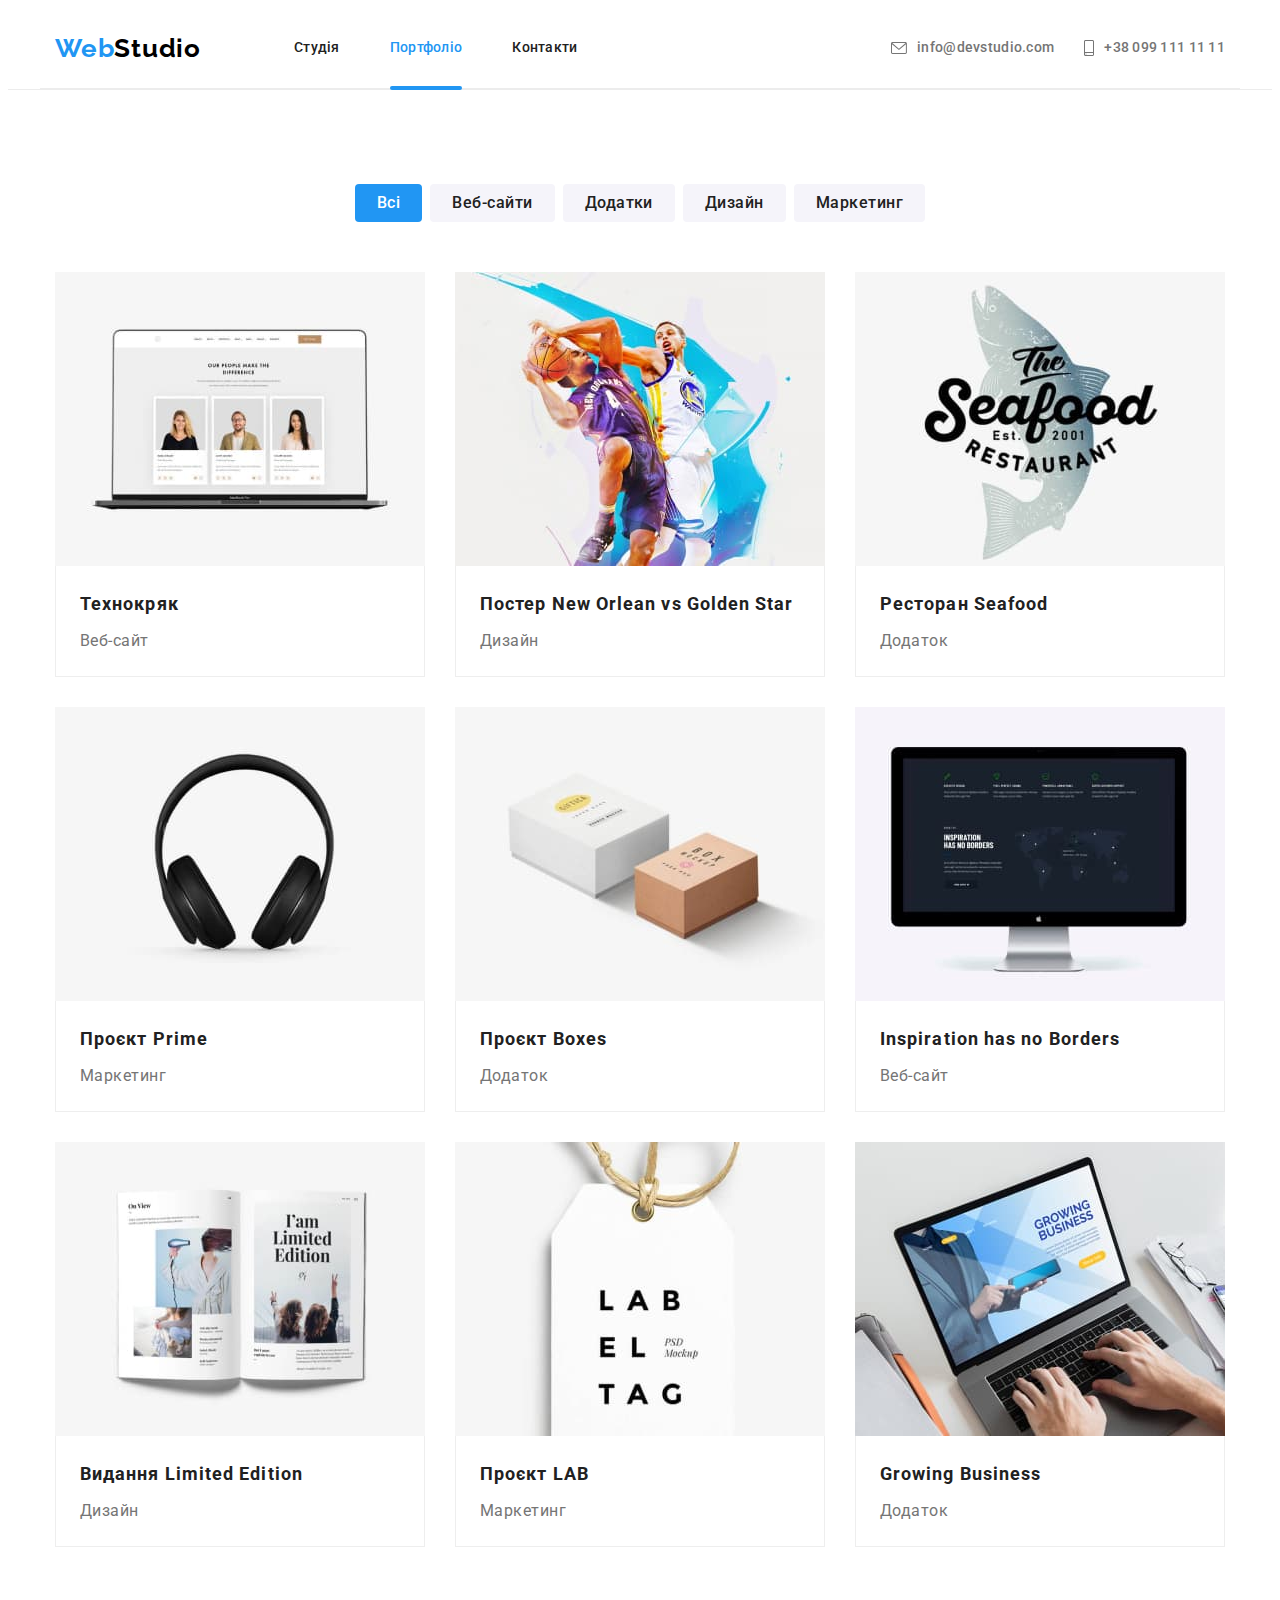
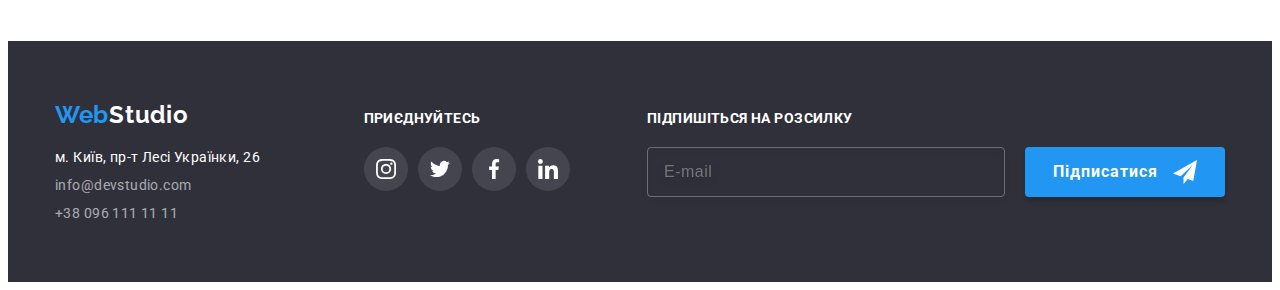
==== commit 5f35c865: "sum" ====
--- a/portfolio.html
+++ b/portfolio.html
@@ -18,10 +18,13 @@
       crossorigin="anonymous"
       referrerpolicy="no-referrer"
     />
+    <link
+      rel="stylesheet"
+      href="https://cdnjs.cloudflare.com/ajax/libs/animate.css/4.1.1/animate.min.css"
+    />
     <link rel="stylesheet" href="./css/main.min.css" />
   </head>
   <body class="page">
-    <!-- ХЕДЕР -->
     <header class="header">
       <div class="header container">
         <nav class="navigation">
@@ -30,7 +33,7 @@
           >
           <ul class="navigation__list list">
             <li class="navigation__item">
-              <a class="navigation__link link " href="./index.html">Студія</a>
+              <a class="navigation__link link" href="./index.html">Студія</a>
             </li>
             <li class="navigation__item">
               <a class="navigation__link link curent" href="./portfolio.html">Портфоліо</a>
@@ -60,66 +63,66 @@
         </ul>
         <button class="menu-open" type="button">
           <svg class="menu-icons" width="40px" height="40px">
-            <use class="menu-icon--open" href="./images/studio/svg/sprint.svg#icon-mob-menu"></use>
+            <use
+              class="menu-icon--open"
+              href="./images/studio/svg/sprint.svg#icon-mob-menu-open"
+            ></use>
           </svg>
         </button>
       </div>
-
-      <!-- <div class="mob-menu is-hidden">
-        <div class="menu container">
-          <div class="mob-menu-top">
-            <button class="menu-close" type="button">X</button>
-            <nav class="mob-menu-nav">
-              <ul class="mob-menu-list list">
-                <li class="mob-menu-item">
-                  <a href="https://www.google.com/" class="mob-menu-link link">About</a>
-                </li>
-                <li class="mob-menu-item">
-                  <a href="./test.html" class="mob-menu-link link">Services and prices</a>
-                </li>
-                <li class="mob-menu-item">
-                  <a href="#barbers" class="mob-menu-link link">Barbers</a>
-                </li>
-                <li class="mob-menu-item">
-                  <a href="https://www.google.com/" class="mob-menu-link link">Contacts</a>
-                </li>
-              </ul>
-            </nav>
-          </div>
-          <div class="mob-menu-bottom">
-            <div class="connect mob-connect">
-              <a href="tel:+380441111111" class="mob-connect-tel link">+38 044 111 11 11</a>
-              <button type="button" class="mob-connect-btn btn" data-modal-open>
-                Online-booking
-              </button>
-            </div>
-            <ul class="mob-soc-list list">
-              <li class="mob-soc-item">
-                <a
-                  href=""
-                  target="_blank"
-                  rel="noopener noreferrer nofollow"
-                  class="mob-soc-link link"
-                  >Instagram</a
-                >
-              </li>
-              <li class="mob-soc-item">
-                <a
-                  href=""
-                  target="_blank"
-                  rel="noopener noreferrer nofollow"
-                  class="mob-soc-link link"
-                  >Youtube</a
-                >
-              </li>
-            </ul>
-          </div> -->
+      <div class="mob-menu menu-container is-open">
+        <button class="menu-close" type="button">
+          <svg class="menu-icons" width="40px" height="40px">
+            <use
+              class="menu-icon--close"
+              href="./images/studio/svg/sprint.svg#icon-close-mob-menu"
+            ></use>
+          </svg>
+        </button>
+        <nav class="navigation-menu">
+          <ul class="navigation-menu__list list">
+            <li class="navigation-menu__item">
+              <a class="navigation-menu__link link" href="./index.html">Студія</a>
+            </li>
+            <li class="navigation-menu__item">
+              <a class="navigation-menu__link link" href="./portfolio.html">Портфоліо</a>
+            </li>
+            <li class="navigation-menu__item">
+              <a class="navigation-menu__link link" href="#contacts">Контакти</a>
+            </li>
+          </ul>
+        </nav>
+        <div class="contacts-menu">
+          <ul class="connect-menu list">
+            <li class="connect-menu__item">
+              <a class="connect-menu__link connect-menu__link--blue link" href="tel:+380961111111">
+                +38 099 111 11 11</a
+              >
+            </li>
+            <li class="connect-menu__item">
+              <a class="connect-menu__link link" href="mailto:info@devstudio.com">
+                info@devstudio.com</a
+              >
+            </li>
+          </ul>
+          <ul class="social-menu__list list">
+            <li class="social-menu__item">
+              <a href="./" class="social-menu__link link">Instagram</a>
+            </li>
+            <li class="social-menu__item">
+              <a href="./" class="social-menu__link link">Twitter</a>
+            </li>
+            <li class="social-menu__item">
+              <a href="./" class="social-menu__link link">Facebook</a>
+            </li>
+            <li class="social-menu__item">
+              <a href="./" class="social-menu__link link">LinkedIn</a>
+            </li>
+          </ul>
         </div>
       </div>
     </header>
-    <!-- MAIN -->
     <main>
-      <!-- Портфолио -->
       <section class="portfolio section">
         <div class="container">
           <h1 class="title visually-hidden">Портфоліо</h1>
@@ -149,9 +152,8 @@
                 <div class="overlay">
                   <img
                     src="./images/portfolio/1-web-site.jpg"
-                    class="cards__img"
+                    class="cards-img"
                     alt="Веб-сайт Технокряк"
-                    
                   />
                   <p class="overlay__hidden">
                     Ресурс пропонує комплексні пропозиції з різним рівнем функціоналу та сервісів.
@@ -171,10 +173,9 @@
                 <div class="overlay">
                   <img
                     src="./images/portfolio/2-design.jpg"
-                    class="portfolio-list-img"
+                    class="cards-img"
                     alt="Постер New Orlean vs Golden
                   Star"
-                    
                   />
                   <p class="overlay__hidden">
                     Ресурс пропонує комплексні пропозиції з різним рівнем функціоналу та сервісів.
@@ -197,9 +198,8 @@
                 <div class="overlay">
                   <img
                     src="./images/portfolio/3-applikation-seafood.jpg"
-                    class="portfolio-list-img"
+                    class="cards-img"
                     alt="Картиинка Ресторан Seafood"
-                    
                   />
                   <p class="overlay__hidden">
                     Ресурс пропонує комплексні пропозиції з різним рівнем функціоналу та сервісів.
@@ -222,9 +222,8 @@
                 <div class="overlay">
                   <img
                     src="./images/portfolio/4-marketing-prime.jpg"
-                    class="portfolio-list-img"
+                    class="cards-img"
                     alt="Проект маркетинг Prime"
-                    
                   />
                   <p class="overlay__hidden">
                     Ресурс пропонує комплексні пропозиції з різним рівнем функціоналу та сервісів.
@@ -247,9 +246,8 @@
                 <div class="overlay">
                   <img
                     src="./images/portfolio/5-applekation-box.jpg"
-                    class="portfolio-list-img"
+                    class="cards-img"
                     alt="Картинка проєкт Boxes"
-                    
                   />
                   <p class="overlay__hidden">
                     Ресурс пропонує комплексні пропозиції з різним рівнем функціоналу та сервісів.
@@ -272,9 +270,8 @@
                 <div class="overlay">
                   <img
                     src="./images/portfolio/6-web-site-inspiration.jpg"
-                    class="portfolio-list-img"
+                    class="cards-img"
                     alt="Картинка Веб-сайт"
-                    
                   />
                   <p class="overlay__hidden">
                     Ресурс пропонує комплексні пропозиції з різним рівнем функціоналу та сервісів.
@@ -296,9 +293,8 @@
                 <div class="overlay">
                   <img
                     src="./images/portfolio/7-desige-limited-edition.jpg"
-                    class="portfolio-list-img"
+                    class="cards-img"
                     alt="Картинка видання Limited Edition"
-                    
                   />
                   <p class="overlay__hidden">
                     Ресурс пропонує комплексні пропозиції з різним рівнем функціоналу та сервісів.
@@ -321,9 +317,8 @@
                 <div class="overlay">
                   <img
                     src="./images/portfolio/8-marketing-lab.jpg"
-                    class="portfolio-list-img"
+                    class="cards-img"
                     alt="Картнка проєкт LAB"
-                    
                   />
                   <p class="overlay__hidden">
                     Ресурс пропонує комплексні пропозиції з різним рівнем функціоналу та сервісів.
@@ -346,9 +341,8 @@
                 <div class="overlay">
                   <img
                     src="./images/portfolio/9-applikation-business.jpg"
-                    class="portfolio-list-img"
+                    class="cards-img"
                     alt="Картинка зростаючий бізнес"
-                    
                   />
                   <p class="overlay__hidden">
                     Ресурс пропонує комплексні пропозиції з різним рівнем функціоналу та сервісів.
@@ -451,5 +445,6 @@
         </div>
       </div>
     </footer>
+    <script src="./js/menu.js"></script>
   </body>
 </html>
--- a/css/main.min.css
+++ b/css/main.min.css
@@ -1 +1 @@
-:root{--primary-font: "Roboto", sans-serif;--secondery-font: "Raleway", sans-serif;--primary-text-color: #212121;--logo-color-text: #000000;--secondery-text-color: #757575;--white-text-color: #ffffff;--accent-color: #2196f3;--button-color-accent: #188ce8;--button-color: #ffffff;--contact-color: rgba(255, 255, 255, 0.6);--hero-color-bg: #c4c4c4;--page-bg-color: #ffffff;--team-bg-color: #f5f4fa;--footer-bg-color: #2f303a;--border-color-white: #eeeeee;--button-filter-bg-color: #f5f4fa;--logo-accent-color: #00f8d0;--hedaer-line-color: #ececec;--feature-icon-bg-color: #f5f4fa;--modal-input-color-: #555555;--social-link-color: #afb1b8;--social-link-bg-color: rgba(255, 255, 255, 0.1);--gap-size: 30px;--transition-fill: fill 250ms cubic-bezier(0.4, 0, 0.2, 1);--transition-color: color 250ms cubic-bezier(0.4, 0, 0.2, 1);--transition-opacity: opacity 250ms cubic-bezier(0.4, 0, 0.2, 1);--transition-transform: transform 250ms cubic-bezier(0.4, 0, 0.2, 1);--transition-background-color: background-color 250ms cubic-bezier(0.4, 0, 0.2, 1);--transition-border: border 250ms cubic-bezier(0.4, 0, 0.2, 1);--transition-border-color: border-color 250ms cubic-bezier(0.4, 0, 0.2, 1);--transition-box-shadow: box-shadow 250ms cubic-bezier(0.4, 0, 0.2, 1)}.visually-hidden{position:absolute;width:1px;margin:-1px;border:0;padding:0;white-space:nowrap;clip-path:inset(100%);clip:rect(0 0 0 0);overflow:hidden;height:1px}html{scroll-behavior:smooth}body{background-color:var(--page-bg-color);color:var(--primary-text-color);font-family:var(--primary-font)}.list{list-style:none;margin:0;padding:0}.link{text-decoration:none}*,*::before,*::after{box-sizing:border-box}h1,h2,h3,h4,h5,h6,p,ul{margin:0;padding:0}img{display:block}.logo{padding:16px 0;color:var(--logo-color-text);font-family:var(--secondery-font);font-weight:700;font-size:26px;line-height:1.19;letter-spacing:0.03em;transition:var(--transition-color)}.logo:hover,.logo:focus{color:var(--logo-accent-color);outline:rgba(0,0,0,0)}.logo__colorized{color:var(--accent-color);transition:var(--transition-color)}.logo:hover .logo__colorized,.logo:focus .logo__colorized,.footer__logo:hover .logo__colorized,.footer__logo:focus .logo__colorized{color:var(--logo-accent-color);outline:rgba(0,0,0,0)}.footer__logo{display:inline-block;margin-bottom:20px;color:var(--white-text-color);font-weight:700;font-size:24px;line-height:1.17;letter-spacing:0.03em}.button{display:flex;align-items:center;justify-content:center;padding:10px 32px;min-width:200px;max-height:50px;border:none;border-radius:4px;box-shadow:0px 4px 4px rgba(0,0,0,.15);font-weight:700;font-size:16px;line-height:1.88;letter-spacing:0.06em;font-family:inherit;color:var(--button-color);background-color:var(--accent-color);cursor:pointer;transition:var(--transition-background-color)}.button:hover,.button:focus{background-color:var(--button-color-accent);outline:rgba(0,0,0,0)}.modal__button{margin-left:auto;margin-right:auto}.singup__button{justify-content:space-between;margin-left:auto;margin-right:auto;padding:10px 28px}.title{text-align:center;font-weight:700;font-size:36px;line-height:1.17;letter-spacing:0.03em;color:var(--primary-text-color)}.pre-title{font-weight:700;font-size:14px;line-height:1.14;letter-spacing:0.03em;text-transform:uppercase}.pre-title--color-black{color:var(--primary-text-color)}.pre-title--color-white{color:var(--white-text-color)}.social__list{display:flex;justify-content:center;align-items:center;flex-wrap:wrap;gap:10px}.social__link{display:flex;justify-content:center;align-items:center;width:44px;height:44px;border:0;border-radius:50%;transition:var(--transition-color),var(--transition-background-color);color:var(--social-link-color);background-color:var(--page-bg-color)}.social__link:hover,.social__link:focus{color:var(--button-color);background-color:var(--accent-color);outline:rgba(0,0,0,0)}.footer__social-link{color:var(--button-color);background-color:var(--social-link-bg-color)}.social__logo{fill:currentcolor}.section{align-items:center;max-width:1200px;margin-left:auto;margin-right:auto;padding-top:60px;padding-bottom:60px}@media screen and (min-width: 1200px){.section{padding-top:94px;padding-bottom:94px}}.section-no-padding{padding-top:0}.container{width:100%;margin-left:auto;margin-right:auto;padding-left:15px;padding-right:15px}@media screen and (min-width: 480px){.container{max-width:480px}}@media screen and (min-width: 768px){.container{max-width:768px}}@media screen and (min-width: 1200px){.container{max-width:1200px}}.backdrop{position:fixed;top:0;left:0;width:100%;height:100%;background-color:rgba(0,0,0,.2);transform:scale(1);transition:var(--transition-transform),var(--transition-opacity)}.backdrop.is-hidden{opacity:0;pointer-events:none;transform:scale(1);transition:var(--transition-transform),var(--transition-opacity)}.backdrop.is-hidden .modal__window{transform:scale(1) translate(-50%, -50%);transition:var(--transition-transform),var(--transition-opacity)}.modal__window{position:absolute;top:50%;left:50%;transform:translate(-50%, -50%);width:528px;height:581px;padding:40px 39px 40px 41px;background-color:var(--page-bg-color);box-shadow:0px 1px 3px rgba(0,0,0,.12),0px 1px 1px rgba(0,0,0,.14),0px 2px 1px rgba(0,0,0,.2);border-radius:4px}.modal__title{display:block;align-items:center;text-align:center;margin-bottom:12px;margin-left:auto;margin-right:auto;font-weight:700;font-size:20px;line-height:1.15;letter-spacing:0.03em;color:var(--primary-text-color)}.modal__form{height:100%;width:100%}.modal__input{width:100%;height:40px;border-radius:4px;border:1px solid rgba(33,33,33,.2);padding:12px 12px 12px 42px;font-size:12px;line-height:1.16;letter-spacing:0.03em;color:var(--modal-input-color-);transition:var(--transition-border-color)}.modal__input:hover,.modal__input:focus{outline:rgba(0,0,0,0);border-color:var(--accent-color)}.modal__field:hover+.modal__input,.modal__field:focus+.modal__input{border-color:var(--accent-color)}.wrap{position:relative}.wrap__icon{position:absolute;left:12px;top:50%;transform:translatey(-50%);transition:var(--transition-fill)}.modal__input:hover+.wrap__icon,.modal__input:focus+.wrap__icon{fill:var(--accent-color)}.modal__label{display:block;margin-bottom:4px;padding:0;font-size:12px;line-height:1.17;letter-spacing:0.01em;color:var(--secondery-text-color)}.modal__field{margin-bottom:10px}.modal__field-text{margin-bottom:20px}.modal__text{width:100%;height:120px;padding:12px 16px;resize:none;border:1px solid rgba(33,33,33,.2);border-radius:4px;outline:rgba(0,0,0,0);font-size:12px;line-height:1.17;letter-spacing:0.01em;color:#757575;transition:var(--transition-border-color)}.modal__text:focus,.modal__text:hover{border-color:var(--accent-color)}.modal__text::placeholder{color:rgba(117,117,117,.5)}.modal__label:focus .modal__text{border:1px solid var(--accent-color);outline:rgba(0,0,0,0);font-family:inherit;opacity:1}.modal__group{margin-bottom:30px}.check{display:flex;align-items:center;justify-content:center;gap:7px;font-size:14px;line-height:1.71;letter-spacing:0.03em;color:var(--secondery-text-color);margin:0;padding:0;transition:var(--transition-color)}.check .check__icon{display:inline-block;fill:rgba(0,0,0,0);transition:var(--transition-fill)}.check:checked+.check .check__icon{fill:var(--white-text-color);transition:var(--transition-fill)}.check .check__offer{position:relative;margin:0;padding:0;font-size:14px;line-height:1.71;letter-spacing:0.03em;color:var(--accent-color)}.check .check__offer::after{position:absolute;content:"";display:block;width:100%;height:1px;bottom:5px;background-color:var(--accent-color)}.check span{display:flex;align-items:center;justify-content:center;width:16px;height:15px;border:2px solid var(--primary-text-color);border-radius:2px;transition:var(--transition-color)}.check:checked+.check span{background-color:var(--accent-color);border-color:var(--accent-color)}.check:focus+.check span{border-color:var(--accent-color)}.check:hover+.check span{border-color:var(--accent-color)}.modal__close{display:flex;align-items:center;justify-content:center;position:absolute;top:8px;right:8px;padding:0;width:30px;height:30px;color:var(--logo-color-text);background-color:#fff;border:1px solid rgba(0,0,0,.1);transition:var(--transition-fill),var(--transition-border);border-radius:50%;cursor:pointer;outline:rgba(0,0,0,0)}.modal__close:hover,.modal__close:focus{fill:var(--accent-color);border:1px solid var(--accent-color)}.filter{display:flex;flex-wrap:wrap;max-width:100%}@media screen and (min-width: 1200px){.filter{display:flex;justify-content:center}}.filter--bottom{margin-bottom:50px}.filter__button{padding:6px 22px;text-align:center;border:none;border-radius:4px;font-weight:500;font-size:16px;line-height:1.62;letter-spacing:0.03em;color:var(--primary-text-color);background-color:var(--button-filter-bg-color);font-family:inherit;cursor:pointer;outline:rgba(0,0,0,0);transition:var(--transition-color),var(--transition-background-color),var(--transition-box-shadow)}.filter__button:hover,.filter__button:focus{color:var(--button-color);background-color:var(--accent-color);box-shadow:0px 3px 1px rgba(0,0,0,.1),0px 1px 2px rgba(0,0,0,.08),0px 2px 2px rgba(0,0,0,.12)}.filter__item+.filter__item{margin-left:8px}.filter__button--curent-color{color:var(--button-color);background-color:var(--accent-color)}.overlay{position:relative;width:100%;height:100%;overflow:hidden}.overlay__hidden{position:absolute;top:0;left:0;width:100%;height:100%;padding:63px 24px;background-color:rgba(33,150,243,.9);transform:translatey(101%);transition:var(--transition-transform);color:var(--white-text-color);font-size:18px;line-height:1.56;letter-spacing:0.03em}.cards__link:hover .overlay__hidden,.cards__link:focus .overlay__hidden{transform:translatey(0)}.header{border-bottom:1px solid #ececec;display:flex;align-items:center}.navigation{display:flex;align-items:center}.navigation__list{display:none}@media screen and (min-width: 480px){.navigation__list{display:none}}@media screen and (min-width: 768px){.navigation__list{display:flex;margin-left:87px;gap:50px}}@media screen and (min-width: 1200px){.navigation__list{display:flex;margin-left:93px;gap:50px}}.navigation__link{display:block;padding:32px 0;color:var(--primary-text-color);font-weight:500;font-size:14px;line-height:1.14;letter-spacing:0.02em;transition:var(--transition-color)}.navigation__link:hover,.navigation__link:focus{color:var(--accent-color)}.navigation__link.curent::after{position:absolute;content:"";height:4px;bottom:-2%;opacity:1;transform:scale(1);border-radius:2px}.navigation__link::after{position:absolute;content:"";display:block;width:100%;height:4px;bottom:-2%;background-color:var(--accent-color);border-radius:2px;opacity:0;transform:scale(0);transition:var(--transition-opacity),var(--transition-transform)}.navigation__link:hover::after,.navigation__link:focus::after{opacity:1;transform:scale(1)}.connect{display:none}@media screen and (min-width: 480px){.connect{display:none}}@media screen and (min-width: 768px){.connect{display:block;align-items:center}}@media screen and (min-width: 1200px){.connect{display:flex;align-items:center;gap:var(--gap-size)}}.heder__connect{margin-left:auto}.connect__link{display:flex;align-items:center;padding:5px 0;color:var(--secondery-text-color);transition:var(--transition-color)}.connect__link:hover,.connect__link:focus{color:var(--accent-color)}@media screen and (min-width: 768px){.connect__link{font-weight:500;font-size:12px;line-height:1.17;letter-spacing:0.02em}}@media screen and (min-width: 1200px){.connect__link{font-weight:500;font-size:14px;line-height:1.14;letter-spacing:0.02em}}.connect__icon{display:inline-block;fill:var(--secondery-text-color);margin-right:10px;transition:var(--transition-fill)}.connect__link:hover .connect__icon,.connect__link:focus .connect__icon{fill:var(--accent-color)}.menu-open{display:flex;margin-left:auto;border:none;background-color:rgba(0,0,0,0);align-items:center}.menu-icon--open{align-items:center}.mob-menu{position:fixed;opacity:0;z-index:2;width:100%;height:100vh;background-color:#fff;top:0;padding-top:48px;padding-bottom:48px}.mob-menu>.container{display:flex;flex-direction:column;height:100%;justify-content:space-between;overflow:auto}.menu-close{display:block;margin-left:auto;margin-bottom:30px}.mob-menu-item:not(:last-child){margin-bottom:24px}.mob-menu-link{font-weight:600;font-size:18px;line-height:1.3888888889;letter-spacing:.1em;color:#303030}.mob-connect{margin-bottom:64px}.mob-connect-tel{font-weight:600;font-size:18px;line-height:1.3888888889;letter-spacing:.1em;color:#303030}.mob-connect-btn{display:block;margin-top:24px}.mob-soc-list{padding-left:100px;position:relative}.mob-soc-list::before{content:"";width:60px;height:1px;position:absolute;background-color:#303030;left:0;top:9px}.mob-soc-item:not(:last-child){margin-bottom:24px}.mob-soc-link{font-weight:600;font-size:14px;line-height:1.3571428571;letter-spacing:.2em;color:#303030}.navigation__item{position:relative}.curent{color:var(--accent-color)}.hero{text-align:center;padding:118px 30px}@media screen and (min-width: 480px){.hero{text-align:center;padding:118px 60px}}@media screen and (min-width: 768px){.hero{text-align:center;padding:118px 204px}}@media screen and (min-width: 1200px){.hero{text-align:center;padding:200px 252px}}.hero__title{display:inline-block;text-align:center;max-width:320px;margin-bottom:30px;color:var(--white-text-color);text-transform:uppercase;font-weight:900;font-size:20px;line-height:1.62;letter-spacing:0.06em}@media screen and (min-width: 480px){.hero__title{min-width:360px;font-weight:900;font-size:26px;line-height:1.62;letter-spacing:0.06em}}@media screen and (min-width: 768px){.hero__title{width:360px;font-weight:900;font-size:26px;line-height:1.62;letter-spacing:0.06em}}@media screen and (min-width: 1200px){.hero__title{min-width:696px;font-weight:900;font-size:44px;line-height:1.36;letter-spacing:0.06em}}.hero__button{margin:0 auto}.hero-bg-img{max-width:480px;max-height:400px;background-repeat:no-repeat;background-position:center;background-color:var(--hero-color-bg);background-image:linear-gradient(rgba(0, 91, 187, 0.7), rgba(255, 213, 0, 0.7)),url(../images/studio/hero/hero-mobile.jpg)}@media(min-device-pixel-ratio: 2),(min-resolution: 192dpi),(min-resolution: 2dppx){.hero-bg-img{background-image:linear-gradient(rgba(0, 91, 187, 0.7), rgba(255, 213, 0, 0.7)),url(../images/studio/hero/hero-mobile-2x.jpg)}}@media screen and (min-width: 768px){.hero-bg-img{max-width:768px;background-image:linear-gradient(rgba(0, 91, 187, 0.7), rgba(255, 213, 0, 0.7)),url(../images/studio/hero/hero-tab.jpg)}}@media screen and (min-width: 768px)and (min-device-pixel-ratio: 2),screen and (min-width: 768px)and (min-resolution: 192dpi),screen and (min-width: 768px)and (min-resolution: 2dppx){.hero-bg-img{background-image:linear-gradient(rgba(0, 91, 187, 0.7), rgba(255, 213, 0, 0.7)),url(../images/studio/hero/hero-tab-2x.jpg)}}@media screen and (min-width: 1200px){.hero-bg-img{max-width:1600px;max-height:600px;background-image:linear-gradient(rgba(0, 91, 187, 0.7), rgba(255, 213, 0, 0.7)),url(../images/studio/hero/hero-desktop.jpg)}}@media screen and (min-width: 1200px)and (min-device-pixel-ratio: 2),screen and (min-width: 1200px)and (min-resolution: 192dpi),screen and (min-width: 1200px)and (min-resolution: 2dppx){.hero-bg-img{background-image:linear-gradient(rgba(0, 91, 187, 0.7), rgba(255, 213, 0, 0.7)),url(../images/studio/hero/hero-desktop-2x.jpg)}}.feature__list{display:flex;flex-wrap:wrap;justify-content:center;gap:var(--gap-size)}.feature__item{flex-basis:100%}@media screen and (min-width: 480px){.feature__item{text-align:center}}@media screen and (min-width: 768px){.feature__item{flex-basis:calc((100% - var(--gap-size))/2)}}@media screen and (min-width: 1200px){.feature__item{flex-basis:calc((100% - var(--gap-size)*3)/4)}}.feature__tumb{display:flex;justify-content:center;align-items:center;min-width:270px;height:120px;margin-bottom:30px;background-color:var(--feature-icon-bg-color);border-radius:4px}.pre-title--bottom{margin-bottom:10px;text-align:center}@media screen and (min-width: 768px){.pre-title--bottom{text-align:left}}.feature__text{color:var(--secondery-text-color);font-size:14px;line-height:1.71;letter-spacing:0.03em}@media screen and (min-width: 480px){.feature__text{text-align:left}}.practice{display:none}@media screen and (min-width: 1200px){.practice{display:inherit}}.practice__title--bottom{margin-bottom:50px}.practice__list{display:flex;flex-wrap:wrap;gap:var(--gap-size)}.practice__item{flex-basis:calc((100% - var(--gap-size)*2)/3);position:relative}.practice__item::before{position:absolute;content:"";display:flex;height:70px;width:100%;bottom:0;left:0;background-color:rgba(47,48,58,.8)}.thumb__text{position:absolute;bottom:27px;left:50%;transform:translate(-50%)}.practice__pre-title--position-center{text-align:center}.team{background-color:var(--team-bg-color)}.team__title--bottem{text-align:center;font-weight:700;font-size:28px;line-height:1.18;letter-spacing:0.03em;margin-bottom:30px}@media screen and (min-width: 1200px){.team__title--bottem{font-weight:700;font-size:36px;line-height:1.17;letter-spacing:0.03em;margin-bottom:50px}}.team__list{display:flex;flex-wrap:wrap;justify-content:center;gap:var(--gap-size)}.team__item{background-color:var(--page-bg-color);box-shadow:0px 1px 3px rgba(0,0,0,.12),0px 1px 1px rgba(0,0,0,.14),0px 2px 1px rgba(0,0,0,.2);border-radius:0px 0px 4px 4px;overflow:hidden;flex-basis:100%}@media screen and (min-width: 768px){.team__item{flex-basis:calc((100% - var(--gap-size))/2)}}@media screen and (min-width: 1200px){.team__item{flex-basis:calc((100% - var(--gap-size)*3)/4)}}.team__img{max-width:100%}@media screen and (min-width: 480px){.team__img{max-width:450px}}@media screen and (min-width: 768px){.team__img{min-width:354px}}@media screen and (min-width: 1200px){.team__img{min-width:270px}}.team__thumb{padding:30px 0 24px;max-width:100%}@media screen and (min-width: 480px){.team__thumb{max-width:450px}}@media screen and (min-width: 768px){.team__thumb{max-width:100%}}@media screen and (min-width: 1200px){.team__thumb{max-width:100%;padding:30px 0}}.team__employee{margin-bottom:10px;text-align:center;font-weight:500;font-size:16px;line-height:1.19;letter-spacing:0.03em}.team__text{margin-bottom:16px;text-align:center;color:var(--secondery-text-color);font-size:16px;line-height:1.19;letter-spacing:0.03em}.clients__title--bottom{margin-bottom:30px;font-weight:700;font-size:28px;line-height:1.18;letter-spacing:0.03em}@media screen and (min-width: 1200px){.clients__title--bottom{margin-bottom:50px;font-weight:700;font-size:36px;line-height:1.17;letter-spacing:0.03em}}.company{display:flex;flex-wrap:wrap;justify-content:center;gap:var(--gap-size)}.company__item{flex-basis:calc((100% - var(--gap-size))/2)}@media screen and (min-width: 768px){.company__item{flex-basis:calc((100% - var(--gap-size)*2)/3)}}@media screen and (min-width: 1200px){.company__item{flex-basis:calc((100% - var(--gap-size)*5)/6)}}.company__link{display:flex;justify-content:center;align-items:center;outline:rgba(0,0,0,0);min-height:92px;color:var(--social-link-color);background-color:var(--page-bg-color);border:1px solid var(--social-link-color);border-radius:4px;transition:var(--transition-border),var(--transition-color)}.company__link:hover,.company__link:focus{border:1px solid var(--accent-color);color:var(--accent-color)}.company__logo{fill:currentColor;transition:var(--transition-fill)}.clients-list-item:hover .company__logo,.clients-list-item:focus .company__logo{fill:var(--accent-color)}.footer{padding-top:60px;padding-bottom:60px;background-color:var(--footer-bg-color)}.footer__container{display:flex;flex-direction:column;text-align:center;gap:60px}@media screen and (min-width: 480px){.footer__container{align-items:center}}@media screen and (min-width: 768px){.footer__container{display:flex;flex-wrap:wrap;justify-content:space-around;align-items:baseline;flex-direction:row}}@media screen and (min-width: 1200px){.footer__container{display:flex;align-items:baseline;flex-direction:row;gap:0}}@media screen and (min-width: 480px){.footer__adress{min-width:231px}}@media screen and (min-width: 1200px){.footer__adress{text-align:left}}.address__text{display:block;margin-bottom:8px;color:var(--white-text-color);font-size:14px;line-height:1.17;letter-spacing:0.03em;font-style:normal;transition:var(--transition-color)}@media screen and (min-width: 1200px){.address__text{margin-bottom:9px}}.address__text:hover,.address__text:focus{color:var(--accent-color)}.contact__list:not(:last-child){margin-bottom:8px}@media screen and (min-width: 1200px){.contact__list:not(:last-child){margin-bottom:9px}}.contact__item{color:var(--contact-color);font-size:14px;line-height:1.17;letter-spacing:0.03em;font-style:normal;transition:var(--transition-color)}.contact__item:hover,.contact__item:focus{color:var(--accent-color)}@media screen and (min-width: 1200px){.footer__thumb{margin-left:auto}}.footer__pre-title_bottom{margin-bottom:20px}@media screen and (min-width: 1200px){.footer__pre-title_bottom{text-align:left}}.singup__area{display:flex;flex-wrap:wrap;gap:12px}@media screen and (min-width: 480px){.singup__area{margin-left:auto;align-items:center;margin:auto}}@media screen and (min-width: 768px){.singup__area{gap:20px}}.singup__email{min-width:100%;display:flex;align-items:center;height:50px;padding:15px 16px;outline:rgba(0,0,0,0);border:1px solid rgba(255,255,255,.3);border-radius:4px;font-size:16px;line-height:1.25;letter-spacing:0.03em;color:rgba(255,255,255,.6);background-color:rgba(0,0,0,0);filter:drop-shadow(0px 4px 4px rgba(0, 0, 0, 0.15));transition:var(--transition-border-color)}@media screen and (min-width: 1200px){.singup__email{min-width:358px}}.singup__email:hover,.singup__email:focus{border-color:var(--accent-color)}.singup__email:not(:placeholder-shown):required:invalid{border-color:rgba(180,0,0,.5)}.singup__button-svg{margin-left:10px;fill:var(--button-color)}.portfolio{background-color:var(--page-bg-color)}.cards__list{display:flex;align-items:center;flex-wrap:wrap;gap:var(--gap-size)}@media screen and (min-width: 768px){.cards__list{display:flex;flex-wrap:wrap}}@media screen and (min-width: 1200px){.cards__list{display:flex;flex-wrap:wrap}}.cards__item{background-color:var(--page-bg-color);flex-basis:100%}@media screen and (min-width: 1200px){.cards__item{flex-basis:calc((100% - var(--gap-size)*2)/3)}}.cards__link{display:block;color:var(--primary-text-color);cursor:pointer;transition:var(--transition-box-shadow);min-width:100%}@media screen and (min-width: 1200px){.cards__link{flex-basis:calc((100% - var(--gap-size)*2)/3)}}.cards__link:hover,.cards__link:focus{box-shadow:0px 1px 1px rgba(0,0,0,.12),0px 4px 4px rgba(0,0,0,.06),1px 4px 6px rgba(0,0,0,.16);outline:rgba(0,0,0,0)}.cards__info{padding:20px 24px;border-width:0 1px 1px;border-style:solid;border-color:var(--border-color-white);border-top:0}.cards__title{margin-bottom:4px;font-weight:700;font-size:18px;line-height:2;letter-spacing:0.06em}.cards__text{font-size:16px;line-height:1.88;letter-spacing:0.03em;color:var(--secondery-text-color)}/*# sourceMappingURL=main.min.css.map */+:root{--primary-font: "Roboto", sans-serif;--secondery-font: "Raleway", sans-serif;--primary-text-color: #212121;--logo-color-text: #000000;--secondery-text-color: #757575;--white-text-color: #ffffff;--accent-color: #2196f3;--button-color-accent: #188ce8;--button-color: #ffffff;--contact-color: rgba(255, 255, 255, 0.6);--hero-color-bg: #c4c4c4;--page-bg-color: #ffffff;--team-bg-color: #f5f4fa;--footer-bg-color: #2f303a;--border-color-white: #eeeeee;--button-filter-bg-color: #f5f4fa;--logo-accent-color: #00f8d0;--hedaer-line-color: #ececec;--feature-icon-bg-color: #f5f4fa;--modal-input-color-: #555555;--social-link-color: #afb1b8;--social-link-bg-color: rgba(255, 255, 255, 0.1);--gap-size: 30px;--transition-fill: fill 250ms cubic-bezier(0.4, 0, 0.2, 1);--transition-color: color 250ms cubic-bezier(0.4, 0, 0.2, 1);--transition-opacity: opacity 250ms cubic-bezier(0.4, 0, 0.2, 1);--transition-transform: transform 250ms cubic-bezier(0.4, 0, 0.2, 1);--transition-background-color: background-color 250ms cubic-bezier(0.4, 0, 0.2, 1);--transition-border: border 250ms cubic-bezier(0.4, 0, 0.2, 1);--transition-border-color: border-color 250ms cubic-bezier(0.4, 0, 0.2, 1);--transition-box-shadow: box-shadow 250ms cubic-bezier(0.4, 0, 0.2, 1)}.visually-hidden{position:absolute;width:1px;margin:-1px;border:0;padding:0;white-space:nowrap;clip-path:inset(100%);clip:rect(0 0 0 0);overflow:hidden;height:1px}html{scroll-behavior:smooth}body{background-color:var(--page-bg-color);color:var(--primary-text-color);font-family:var(--primary-font)}.list{list-style:none;margin:0;padding:0}.link{text-decoration:none}*,*::before,*::after{box-sizing:border-box}h1,h2,h3,h4,h5,h6,p,ul{margin:0;padding:0}img{display:block}.logo{color:var(--logo-color-text);font-family:var(--secondery-font);font-weight:700;font-size:26px;line-height:1.19;letter-spacing:0.03em;transition:var(--transition-color)}.logo:hover,.logo:focus{color:var(--logo-accent-color);outline:rgba(0,0,0,0)}.logo__colorized{color:var(--accent-color);transition:var(--transition-color)}.logo:hover .logo__colorized,.logo:focus .logo__colorized,.footer__logo:hover .logo__colorized,.footer__logo:focus .logo__colorized{color:var(--logo-accent-color);outline:rgba(0,0,0,0)}.footer__logo{display:inline-block;padding:0;margin-bottom:20px;color:var(--white-text-color);font-weight:700;font-size:24px;line-height:1.17;letter-spacing:0.03em}.button{display:flex;align-items:center;justify-content:center;padding:10px 32px;min-width:200px;max-height:50px;border:none;border-radius:4px;box-shadow:0px 4px 4px rgba(0,0,0,.15);font-weight:700;font-size:16px;line-height:1.88;letter-spacing:0.06em;font-family:inherit;color:var(--button-color);background-color:var(--accent-color);cursor:pointer;transition:var(--transition-background-color)}.button:hover,.button:focus{background-color:var(--button-color-accent);outline:rgba(0,0,0,0)}.modal__button{margin-left:auto;margin-right:auto}.singup__button{justify-content:space-between;margin-left:auto;margin-right:auto;padding:10px 28px}.title{text-align:center;font-weight:700;font-size:36px;line-height:1.17;letter-spacing:0.03em;color:var(--primary-text-color)}.pre-title{font-weight:700;font-size:14px;line-height:1.14;letter-spacing:0.03em;text-transform:uppercase}.pre-title--color-black{color:var(--primary-text-color)}.pre-title--color-white{color:var(--white-text-color)}.social__list{display:flex;justify-content:center;align-items:center;flex-wrap:wrap;gap:10px}.social__link{display:flex;justify-content:center;align-items:center;width:44px;height:44px;border:0;border-radius:50%;transition:var(--transition-color),var(--transition-background-color);color:var(--social-link-color);background-color:var(--page-bg-color)}.social__link:hover,.social__link:focus{color:var(--button-color);background-color:var(--accent-color);outline:rgba(0,0,0,0)}.footer__social-link{color:var(--button-color);background-color:var(--social-link-bg-color)}.social__logo{fill:currentcolor}.section{align-items:center;max-width:1200px;margin-left:auto;margin-right:auto;padding-top:60px;padding-bottom:60px}@media screen and (min-width: 1200px){.section{padding-top:94px;padding-bottom:94px}}.section-no-padding{padding-top:0}.container{width:100%;margin-left:auto;margin-right:auto;padding-left:15px;padding-right:15px}@media screen and (min-width: 480px){.container{max-width:480px}}@media screen and (min-width: 768px){.container{max-width:768px}}@media screen and (min-width: 1200px){.container{max-width:1200px}}.backdrop{position:fixed;top:0;left:0;width:100%;height:100%;background-color:rgba(0,0,0,.2);transform:scale(1);transition:var(--transition-transform),var(--transition-opacity)}.backdrop.is-hidden{opacity:0;pointer-events:none;transform:scale(1);transition:var(--transition-transform),var(--transition-opacity)}.backdrop.is-hidden .modal__window{transform:scale(1) translate(-50%, -50%);transition:var(--transition-transform),var(--transition-opacity)}.modal__window{position:absolute;top:50%;left:50%;transform:translate(-50%, -50%);width:528px;height:581px;padding:40px 39px 40px 41px;background-color:var(--page-bg-color);box-shadow:0px 1px 3px rgba(0,0,0,.12),0px 1px 1px rgba(0,0,0,.14),0px 2px 1px rgba(0,0,0,.2);border-radius:4px}.modal__title{display:block;align-items:center;text-align:center;margin-bottom:12px;margin-left:auto;margin-right:auto;font-weight:700;font-size:20px;line-height:1.15;letter-spacing:0.03em;color:var(--primary-text-color)}.modal__form{height:100%;width:100%}.modal__input{width:100%;height:40px;border-radius:4px;border:1px solid rgba(33,33,33,.2);padding:12px 12px 12px 42px;font-size:12px;line-height:1.16;letter-spacing:0.03em;color:var(--modal-input-color-);transition:var(--transition-border-color)}.modal__input:hover,.modal__input:focus{outline:rgba(0,0,0,0);border-color:var(--accent-color)}.modal__field:hover+.modal__input,.modal__field:focus+.modal__input{border-color:var(--accent-color)}.wrap{position:relative}.wrap__icon{position:absolute;left:12px;top:50%;transform:translatey(-50%);transition:var(--transition-fill)}.modal__input:hover+.wrap__icon,.modal__input:focus+.wrap__icon{fill:var(--accent-color)}.modal__label{display:block;margin-bottom:4px;padding:0;font-size:12px;line-height:1.17;letter-spacing:0.01em;color:var(--secondery-text-color)}.modal__field{margin-bottom:10px}.modal__field-text{margin-bottom:20px}.modal__text{width:100%;height:120px;padding:12px 16px;resize:none;border:1px solid rgba(33,33,33,.2);border-radius:4px;outline:rgba(0,0,0,0);font-size:12px;line-height:1.17;letter-spacing:0.01em;color:#757575;transition:var(--transition-border-color)}.modal__text:focus,.modal__text:hover{border-color:var(--accent-color)}.modal__text::placeholder{color:rgba(117,117,117,.5)}.modal__label:focus .modal__text{border:1px solid var(--accent-color);outline:rgba(0,0,0,0);font-family:inherit;opacity:1}.modal__group{margin-bottom:30px}.check{display:flex;align-items:center;justify-content:center;gap:7px;font-size:14px;line-height:1.71;letter-spacing:0.03em;color:var(--secondery-text-color);margin:0;padding:0;transition:var(--transition-color)}.check .check__icon{display:inline-block;fill:rgba(0,0,0,0);transition:var(--transition-fill)}.check:checked+.check .check__icon{fill:var(--white-text-color);transition:var(--transition-fill)}.check .check__offer{position:relative;margin:0;padding:0;font-size:14px;line-height:1.71;letter-spacing:0.03em;color:var(--accent-color)}.check .check__offer::after{position:absolute;content:"";display:block;width:100%;height:1px;bottom:5px;background-color:var(--accent-color)}.check span{display:flex;align-items:center;justify-content:center;width:16px;height:15px;border:2px solid var(--primary-text-color);border-radius:2px;transition:var(--transition-color)}.check:checked+.check span{background-color:var(--accent-color);border-color:var(--accent-color)}.check:focus+.check span{border-color:var(--accent-color)}.check:hover+.check span{border-color:var(--accent-color)}.modal__close{display:flex;align-items:center;justify-content:center;position:absolute;top:8px;right:8px;padding:0;width:30px;height:30px;color:var(--logo-color-text);background-color:#fff;border:1px solid rgba(0,0,0,.1);transition:var(--transition-fill),var(--transition-border);border-radius:50%;cursor:pointer;outline:rgba(0,0,0,0)}.modal__close:hover,.modal__close:focus{fill:var(--accent-color);border:1px solid var(--accent-color)}.filter{display:flex;flex-wrap:wrap;max-width:100%}@media screen and (min-width: 1200px){.filter{display:flex;justify-content:center}}.filter--bottom{margin-bottom:50px}.filter__button{padding:6px 22px;text-align:center;border:none;border-radius:4px;font-weight:500;font-size:16px;line-height:1.62;letter-spacing:0.03em;color:var(--primary-text-color);background-color:var(--button-filter-bg-color);font-family:inherit;cursor:pointer;outline:rgba(0,0,0,0);transition:var(--transition-color),var(--transition-background-color),var(--transition-box-shadow)}.filter__button:hover,.filter__button:focus{color:var(--button-color);background-color:var(--accent-color);box-shadow:0px 3px 1px rgba(0,0,0,.1),0px 1px 2px rgba(0,0,0,.08),0px 2px 2px rgba(0,0,0,.12)}.filter__item+.filter__item{margin-left:8px}.filter__button--curent-color{color:var(--button-color);background-color:var(--accent-color)}.overlay{position:relative;width:100%;height:100%;overflow:hidden}.overlay__hidden{position:absolute;top:0;left:0;width:100%;height:100%;padding:63px 24px;background-color:rgba(33,150,243,.9);transform:translatey(101%);transition:var(--transition-transform);color:var(--white-text-color);font-size:18px;line-height:1.56;letter-spacing:0.03em}.cards__link:hover .overlay__hidden,.cards__link:focus .overlay__hidden{transform:translatey(0)}.header{display:flex;align-items:center;min-height:60px;border-bottom:1px solid #ececec}.navigation{display:flex;flex-direction:row;align-items:center}.navigation__list{display:none}@media screen and (min-width: 768px){.navigation__list{display:flex;margin-left:87px;gap:50px}}@media screen and (min-width: 1200px){.navigation__list{display:flex;margin-left:93px;gap:50px}}.navigation__link{display:block;padding:32px 0;color:var(--primary-text-color);font-weight:500;font-size:14px;line-height:1.14;letter-spacing:0.02em;transition:var(--transition-color)}.navigation__link:hover,.navigation__link:focus{color:var(--accent-color)}.navigation__link.curent::after{position:absolute;content:"";height:4px;bottom:-2%;opacity:1;transform:scale(1);border-radius:2px}.navigation__link::after{position:absolute;content:"";display:block;width:100%;height:4px;bottom:-2%;background-color:var(--accent-color);border-radius:2px;opacity:0;transform:scale(0);transition:var(--transition-opacity),var(--transition-transform)}.navigation__link:hover::after,.navigation__link:focus::after{opacity:1;transform:scale(1)}.connect{display:none}@media screen and (min-width: 480px){.connect{display:none}}@media screen and (min-width: 768px){.connect{display:block;align-items:center}}@media screen and (min-width: 1200px){.connect{display:flex;align-items:center;gap:var(--gap-size)}}.heder__connect{margin-left:auto}.connect__link{display:flex;align-items:center;padding:5px 0;color:var(--secondery-text-color);transition:var(--transition-color)}.connect__link:hover,.connect__link:focus{color:var(--accent-color)}@media screen and (min-width: 768px){.connect__link{font-weight:500;font-size:12px;line-height:1.17;letter-spacing:0.02em}}@media screen and (min-width: 1200px){.connect__link{font-weight:500;font-size:14px;line-height:1.14;letter-spacing:0.02em}}.connect__icon{display:inline-block;fill:var(--secondery-text-color);margin-right:10px;transition:var(--transition-fill)}.connect__link:hover .connect__icon,.connect__link:focus .connect__icon{fill:var(--accent-color)}.menu-open{display:flex;padding:0;margin-left:auto;border:none;background-color:rgba(0,0,0,0);align-items:center}.menu-open:hover,.menu-open:focus{fill:var(--accent-color)}@media screen and (min-width: 768px){.menu-open{display:none}}@media screen and (min-width: 1200px){.menu-open{display:none}}.menu-icon--open{align-items:center}.mob-menu{position:fixed;z-index:1;background-color:#fff}.mob-menu.is-open{opacity:0;pointer-events:none;transform:translateX(100%);transition:var(--transition-transform),var(--transition-opacity)}@media screen and (min-width: 768px){.mob-menu{display:none}}@media screen and (min-width: 1200px){.mob-menu{display:none}}.menu-container{position:fixed;display:flex;flex-direction:column;justify-content:space-between;top:0;left:0;z-index:999;width:100vw;height:100vh;padding:48px;transition:var(--transition-transform),var(--transition-opacity)}@media screen and (min-width: 768px){.menu-container{display:none}}@media screen and (min-width: 1200px){.menu-container{display:none}}.menu-close{position:absolute;top:10px;right:15px;display:flex;padding:0;margin-left:auto;border:none;background-color:rgba(0,0,0,0)}.menu-close:hover,.menu-close:focus{fill:var(--accent-color)}@media screen and (min-width: 768px){.menu-close{display:none}}@media screen and (min-width: 1200px){.menu-close{display:none}}.content-menu{display:flex;flex-direction:column;height:100vw;justify-content:space-between}.navigation-menu__item+.navigation-menu__item{margin-top:32px}.navigation-menu__link{display:block;color:var(--primary-text-color);font-weight:500;font-size:40px;line-height:1.18;letter-spacing:0.02em;transition:var(--transition-color)}.navigation-menu__link:hover,.navigation-menu__link:focus{color:var(--accent-color)}.contacts-menu{display:block}.connect-menu{margin-bottom:64px}.connect-menu__item+.connect-menu__item{margin-top:32px;transition:var(--transition-color)}.connect-menu__item:hover,.connect-menu__item:focus{color:var(--accent-color)}.connect-menu__link{display:block;color:var(--primary-text-color);transition:var(--transition-color);font-weight:500;font-size:25px;line-height:1.18;letter-spacing:0.02em}.connect-menu__link--blue{color:var(--accent-color)}@media screen and (min-width: 480px){.connect-menu__link{font-weight:500;font-size:34px;line-height:1.18;letter-spacing:0.02em}}@media screen and (min-width: 768px){.connect-menu__link{display:none}}@media screen and (min-width: 1200px){.connect-menu__link{display:none}}.connect-menu__link:hover,.connect-menu__link:focus{color:var(--accent-color)}.social-menu__item{color:var(--accent-color)}.social-menu__list{display:flex;flex-direction:row;gap:10px}.social-menu__link{color:var(--accent-color);padding-right:10px;font-weight:500;font-size:11px;line-height:1.22;letter-spacing:0.02em;border-right:1px solid rgba(33,33,33,.2);transition:var(--transition-color)}@media screen and (min-width: 480px){.social-menu__link{color:var(--accent-color);font-weight:500;font-size:18px;line-height:1.22;letter-spacing:0.02em}}@media screen and (min-width: 768px){.social-menu__link{display:none}}@media screen and (min-width: 1200px){.social-menu__link{display:none}}.social-menu__link:hover,.social-menu__link:focus{color:var(--primary-text-color)}.navigation__item{position:relative}.curent{color:var(--accent-color)}.hero{text-align:center;padding:118px 30px}@media screen and (min-width: 480px){.hero{text-align:center;padding:118px 60px}}@media screen and (min-width: 768px){.hero{text-align:center;padding:118px 204px}}@media screen and (min-width: 1200px){.hero{text-align:center;padding:200px 252px}}.hero__title{display:inline-block;text-align:center;max-width:320px;margin-bottom:30px;color:var(--white-text-color);text-transform:uppercase;font-weight:900;font-size:20px;line-height:1.62;letter-spacing:0.06em}@media screen and (min-width: 480px){.hero__title{min-width:360px;font-weight:900;font-size:26px;line-height:1.62;letter-spacing:0.06em}}@media screen and (min-width: 768px){.hero__title{width:360px;font-weight:900;font-size:26px;line-height:1.62;letter-spacing:0.06em}}@media screen and (min-width: 1200px){.hero__title{min-width:696px;font-weight:900;font-size:44px;line-height:1.36;letter-spacing:0.06em}}.hero__button{margin:0 auto}.hero-bg-img{max-width:480px;max-height:400px;background-repeat:no-repeat;background-position:center;background-color:var(--hero-color-bg);background-image:linear-gradient(rgba(0, 91, 187, 0.7), rgba(255, 213, 0, 0.7)),url(../images/studio/hero/hero-mobile.jpg)}@media(min-device-pixel-ratio: 2),(min-resolution: 192dpi),(min-resolution: 2dppx){.hero-bg-img{background-image:linear-gradient(rgba(0, 91, 187, 0.7), rgba(255, 213, 0, 0.7)),url(../images/studio/hero/hero-mobile-2x.jpg)}}@media screen and (min-width: 768px){.hero-bg-img{max-width:768px;background-image:linear-gradient(rgba(0, 91, 187, 0.7), rgba(255, 213, 0, 0.7)),url(../images/studio/hero/hero-tab.jpg)}}@media screen and (min-width: 768px)and (min-device-pixel-ratio: 2),screen and (min-width: 768px)and (min-resolution: 192dpi),screen and (min-width: 768px)and (min-resolution: 2dppx){.hero-bg-img{background-image:linear-gradient(rgba(0, 91, 187, 0.7), rgba(255, 213, 0, 0.7)),url(../images/studio/hero/hero-tab-2x.jpg)}}@media screen and (min-width: 1200px){.hero-bg-img{max-width:1600px;max-height:600px;background-image:linear-gradient(rgba(0, 91, 187, 0.7), rgba(255, 213, 0, 0.7)),url(../images/studio/hero/hero-desktop.jpg)}}@media screen and (min-width: 1200px)and (min-device-pixel-ratio: 2),screen and (min-width: 1200px)and (min-resolution: 192dpi),screen and (min-width: 1200px)and (min-resolution: 2dppx){.hero-bg-img{background-image:linear-gradient(rgba(0, 91, 187, 0.7), rgba(255, 213, 0, 0.7)),url(../images/studio/hero/hero-desktop-2x.jpg)}}.feature__list{display:flex;flex-wrap:wrap;justify-content:center;gap:var(--gap-size)}.feature__item{flex-basis:100%}@media screen and (min-width: 480px){.feature__item{text-align:center}}@media screen and (min-width: 768px){.feature__item{flex-basis:calc((100% - var(--gap-size))/2)}}@media screen and (min-width: 1200px){.feature__item{flex-basis:calc((100% - var(--gap-size)*3)/4)}}.feature__tumb{display:flex;justify-content:center;align-items:center;min-width:270px;height:120px;margin-bottom:30px;background-color:var(--feature-icon-bg-color);border-radius:4px}.pre-title--bottom{margin-bottom:10px;text-align:center}@media screen and (min-width: 768px){.pre-title--bottom{text-align:left}}.feature__text{color:var(--secondery-text-color);font-size:14px;line-height:1.71;letter-spacing:0.03em}@media screen and (min-width: 480px){.feature__text{text-align:left}}.practice{display:none}@media screen and (min-width: 1200px){.practice{display:inherit}}.practice__title--bottom{margin-bottom:50px}.practice__list{display:flex;flex-wrap:wrap;gap:var(--gap-size)}.practice__item{flex-basis:calc((100% - var(--gap-size)*2)/3);position:relative}.practice__item::before{position:absolute;content:"";display:flex;height:70px;width:100%;bottom:0;left:0;background-color:rgba(47,48,58,.8)}.thumb__text{position:absolute;bottom:27px;left:50%;transform:translate(-50%)}.practice__pre-title--position-center{text-align:center}.team{background-color:var(--team-bg-color)}.team__title--bottem{text-align:center;font-weight:700;font-size:28px;line-height:1.18;letter-spacing:0.03em;margin-bottom:30px}@media screen and (min-width: 1200px){.team__title--bottem{font-weight:700;font-size:36px;line-height:1.17;letter-spacing:0.03em;margin-bottom:50px}}.team__list{display:flex;flex-wrap:wrap;justify-content:center;gap:var(--gap-size)}.team__item{background-color:var(--page-bg-color);box-shadow:0px 1px 3px rgba(0,0,0,.12),0px 1px 1px rgba(0,0,0,.14),0px 2px 1px rgba(0,0,0,.2);border-radius:0px 0px 4px 4px;overflow:hidden;flex-basis:100%}@media screen and (min-width: 768px){.team__item{flex-basis:calc((100% - var(--gap-size))/2)}}@media screen and (min-width: 1200px){.team__item{flex-basis:calc((100% - var(--gap-size)*3)/4)}}.team__img{max-width:100%}@media screen and (min-width: 480px){.team__img{max-width:450px}}@media screen and (min-width: 768px){.team__img{min-width:354px}}@media screen and (min-width: 1200px){.team__img{min-width:270px}}.team__thumb{padding:30px 0 24px;max-width:100%}@media screen and (min-width: 480px){.team__thumb{max-width:450px}}@media screen and (min-width: 768px){.team__thumb{max-width:100%}}@media screen and (min-width: 1200px){.team__thumb{max-width:100%;padding:30px 0}}.team__employee{margin-bottom:10px;text-align:center;font-weight:500;font-size:16px;line-height:1.19;letter-spacing:0.03em}.team__text{margin-bottom:16px;text-align:center;color:var(--secondery-text-color);font-size:16px;line-height:1.19;letter-spacing:0.03em}.clients__title--bottom{margin-bottom:30px;font-weight:700;font-size:28px;line-height:1.18;letter-spacing:0.03em}@media screen and (min-width: 1200px){.clients__title--bottom{margin-bottom:50px;font-weight:700;font-size:36px;line-height:1.17;letter-spacing:0.03em}}.company{display:flex;flex-wrap:wrap;justify-content:center;gap:var(--gap-size)}.company__item{flex-basis:calc((100% - var(--gap-size))/2)}@media screen and (min-width: 768px){.company__item{flex-basis:calc((100% - var(--gap-size)*2)/3)}}@media screen and (min-width: 1200px){.company__item{flex-basis:calc((100% - var(--gap-size)*5)/6)}}.company__link{display:flex;justify-content:center;align-items:center;outline:rgba(0,0,0,0);min-height:92px;color:var(--social-link-color);background-color:var(--page-bg-color);border:1px solid var(--social-link-color);border-radius:4px;transition:var(--transition-border),var(--transition-color)}.company__link:hover,.company__link:focus{border:1px solid var(--accent-color);color:var(--accent-color)}.company__logo{fill:currentColor;transition:var(--transition-fill)}.clients-list-item:hover .company__logo,.clients-list-item:focus .company__logo{fill:var(--accent-color)}.footer{padding-top:60px;padding-bottom:60px;background-color:var(--footer-bg-color)}.footer__container{display:flex;flex-direction:column;text-align:center;gap:60px}@media screen and (min-width: 480px){.footer__container{align-items:center}}@media screen and (min-width: 768px){.footer__container{display:flex;flex-wrap:wrap;justify-content:space-around;align-items:baseline;flex-direction:row}}@media screen and (min-width: 1200px){.footer__container{display:flex;align-items:baseline;flex-direction:row;gap:0}}@media screen and (min-width: 480px){.footer__adress{min-width:231px}}@media screen and (min-width: 1200px){.footer__adress{text-align:left}}.address__text{display:block;margin-bottom:8px;color:var(--white-text-color);font-size:14px;line-height:1.17;letter-spacing:0.03em;font-style:normal;transition:var(--transition-color)}@media screen and (min-width: 1200px){.address__text{margin-bottom:9px}}.address__text:hover,.address__text:focus{color:var(--accent-color)}.contact__list:not(:last-child){margin-bottom:8px}@media screen and (min-width: 1200px){.contact__list:not(:last-child){margin-bottom:9px}}.contact__item{color:var(--contact-color);font-size:14px;line-height:1.17;letter-spacing:0.03em;font-style:normal;transition:var(--transition-color)}.contact__item:hover,.contact__item:focus{color:var(--accent-color)}@media screen and (min-width: 1200px){.footer__thumb{margin-left:auto}}.footer__pre-title_bottom{margin-bottom:20px}@media screen and (min-width: 1200px){.footer__pre-title_bottom{text-align:left}}.singup__area{display:flex;flex-wrap:wrap;gap:12px}@media screen and (min-width: 480px){.singup__area{margin-left:auto;align-items:center;margin:auto}}@media screen and (min-width: 768px){.singup__area{gap:20px}}.singup__email{min-width:100%;display:flex;align-items:center;height:50px;padding:15px 16px;outline:rgba(0,0,0,0);border:1px solid rgba(255,255,255,.3);border-radius:4px;font-size:16px;line-height:1.25;letter-spacing:0.03em;color:rgba(255,255,255,.6);background-color:rgba(0,0,0,0);filter:drop-shadow(0px 4px 4px rgba(0, 0, 0, 0.15));transition:var(--transition-border-color)}@media screen and (min-width: 1200px){.singup__email{min-width:358px}}.singup__email:hover,.singup__email:focus{border-color:var(--accent-color)}.singup__email:not(:placeholder-shown):required:invalid{border-color:rgba(180,0,0,.5)}.singup__button-svg{margin-left:10px;fill:var(--button-color)}.portfolio{background-color:var(--page-bg-color)}.cards__list{display:flex;flex-wrap:wrap;gap:var(--gap-size)}@media screen and (min-width: 480px){.cards__list{justify-content:center}}.cards__item{background-color:var(--page-bg-color);flex-basis:100%}@media screen and (min-width: 480px){.cards__item{flex-basis:100%}}@media screen and (min-width: 768px){.cards__item{flex-basis:calc((100% - var(--gap-size))/2)}}@media screen and (min-width: 1200px){.cards__item{flex-basis:calc((100% - var(--gap-size)*2)/3)}}.cards-img{max-width:100%}@media screen and (min-width: 480px){.cards-img{min-width:450px}}@media screen and (min-width: 768px){.cards-img{min-width:354px}}@media screen and (min-width: 1200px){.cards-img{min-width:370px}}.cards__link{display:block;color:var(--primary-text-color);cursor:pointer;transition:var(--transition-box-shadow)}.cards__link:hover,.cards__link:focus{box-shadow:0px 1px 1px rgba(0,0,0,.12),0px 4px 4px rgba(0,0,0,.06),1px 4px 6px rgba(0,0,0,.16);outline:rgba(0,0,0,0)}.cards__info{max-width:100%;min-height:100%}@media screen and (min-width: 480px){.cards__info{padding:20px 24px;border-width:0 1px 1px;border-style:solid;border-color:var(--border-color-white);border-top:0;max-width:100%;min-height:100%}}@media screen and (min-width: 768px){.cards__info{padding:20px 24px;border-width:0 1px 1px;border-style:solid;border-color:var(--border-color-white);border-top:0;max-width:100%;min-height:146px}}@media screen and (min-width: 1200px){.cards__info{padding:20px 24px;border-width:0 1px 1px;border-style:solid;border-color:var(--border-color-white);border-top:0;max-width:100%;min-height:100%}}.cards__title{margin-bottom:4px;font-weight:700;font-size:18px;line-height:2;letter-spacing:0.06em}.cards__text{font-size:16px;line-height:1.88;letter-spacing:0.03em;color:var(--secondery-text-color)}/*# sourceMappingURL=main.min.css.map */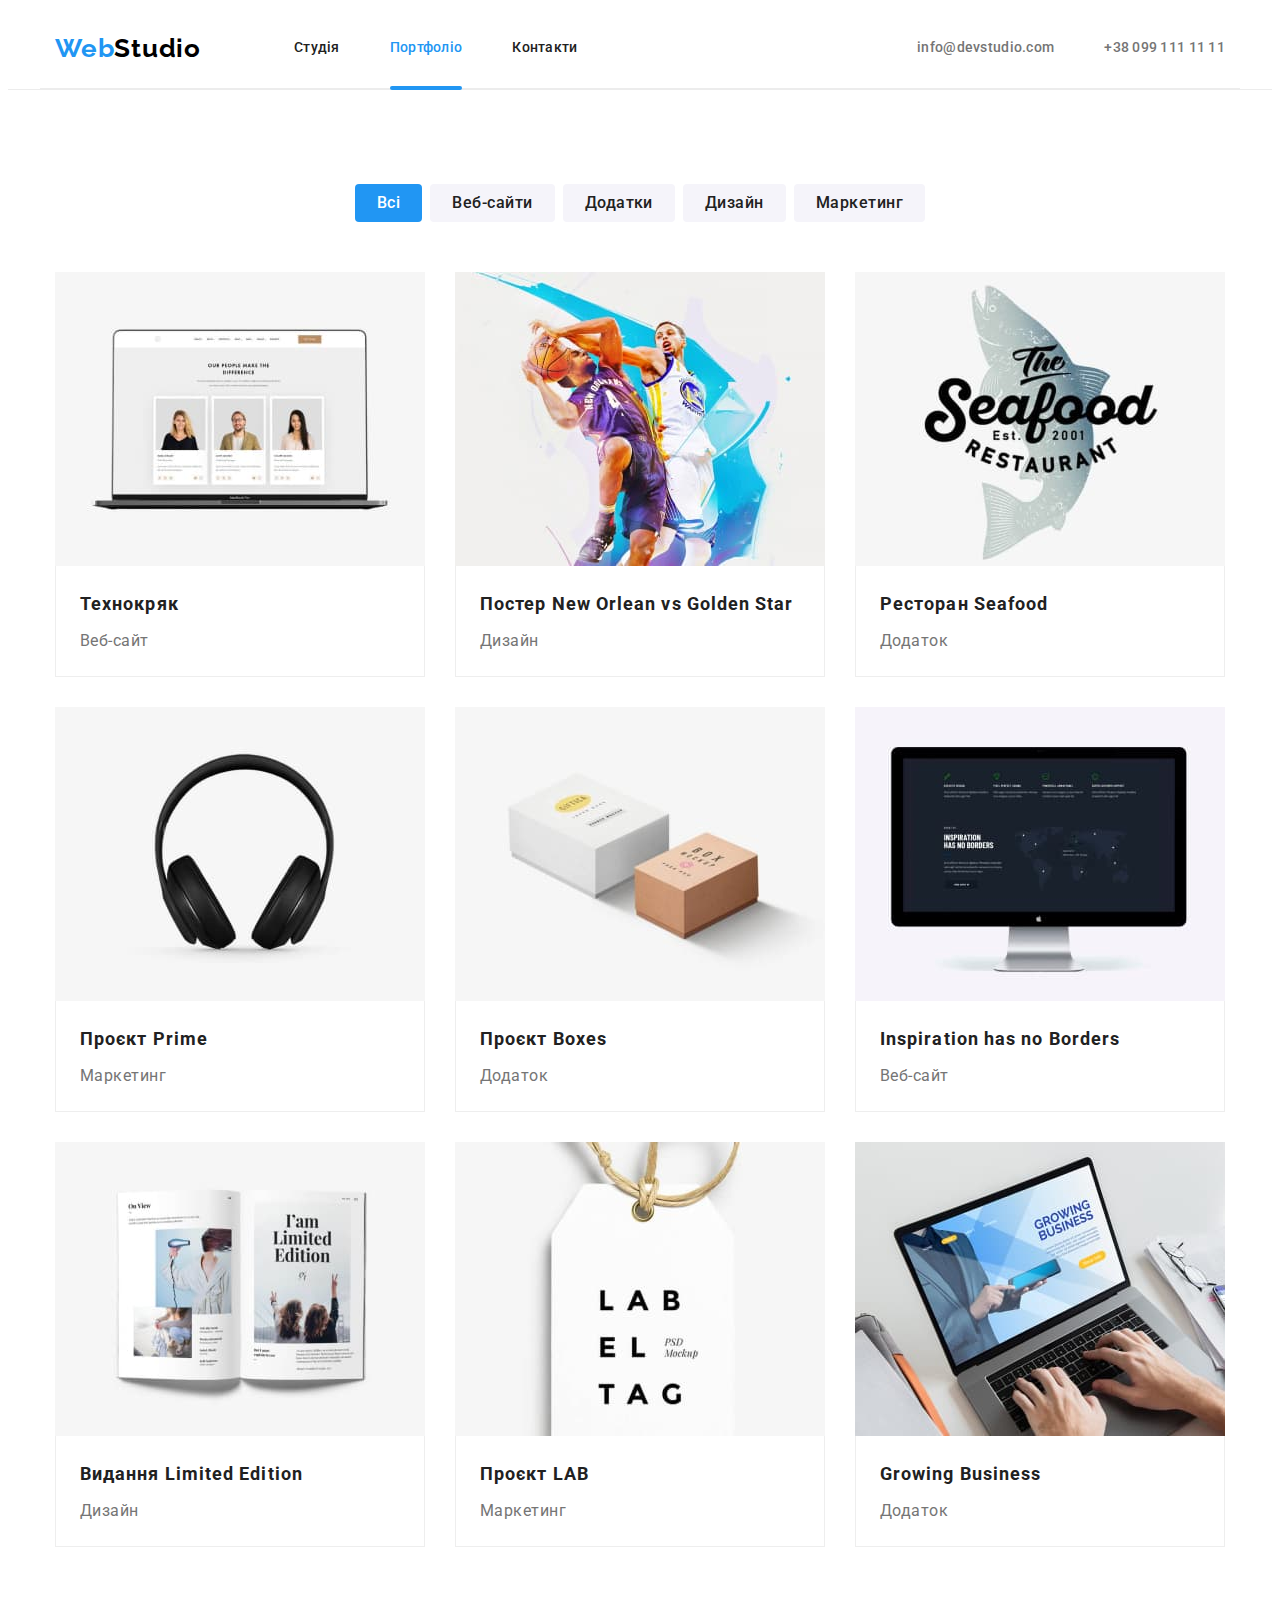
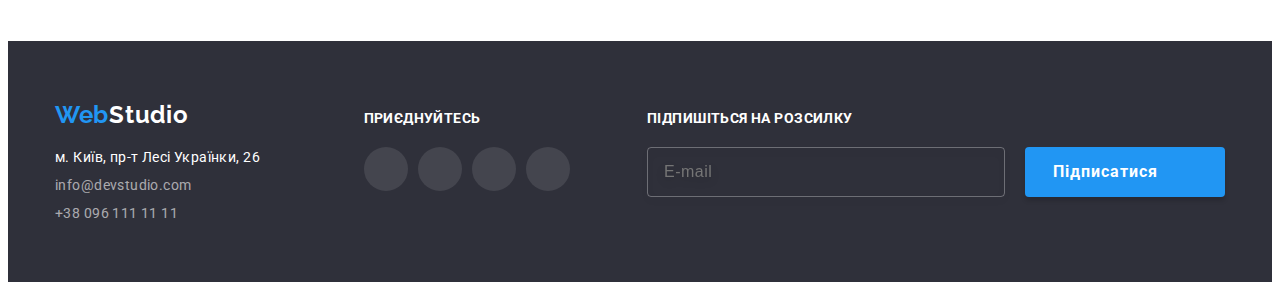
==== commit e366d35c: "fix img" ====
--- a/portfolio.html
+++ b/portfolio.html
@@ -147,14 +147,39 @@
         </div>
         <div class="container">
           <ul class="cards__list list">
-            <li class="cards__item">
-              <a href="" class="cards__link link">
-                <div class="overlay">
-                  <img
-                    src="./images/portfolio/1-web-site.jpg"
-                    class="cards-img"
-                    alt="Веб-сайт Технокряк"
-                  />
+            <!-- 1 -->
+            <li class="cards__item">
+              <a href="" class="cards__link link">
+                <div class="overlay">
+                  <picture>
+                    <source
+                      srcset="
+                        ./images/portfolio/1-web-site-desk-1x.jpg 1x,
+                        ./images/portfolio/1-web-site-desk-2x.jpg 2x
+                      "
+                      media="(min-width: 1200px)"
+                    />
+                    <source
+                      srcset="
+                        ./images/portfolio/1-web-site-tab-1x.jpg 1x,
+                        ./images/portfolio/1-web-site-tab-2x.jpg 2x
+                      "
+                      media="(min-width: 768px)"
+                    />
+                    <source
+                      srcset="
+                        ./images/portfolio/1-web-site-mob-1x.jpg 1x,
+                        ./images/portfolio/1-web-site-mob-2x.jpg 2x
+                      "
+                      media="(max-width: 767px)"
+                    />
+                    <img
+                      src="./images/portfolio/1-web-site.jpg"
+                      class="cards-img"
+                      alt="Веб-сайт Технокряк"
+                    />
+                  </picture>
+
                   <p class="overlay__hidden">
                     Ресурс пропонує комплексні пропозиції з різним рівнем функціоналу та сервісів.
                     Все це дозволить відвідувачу отримати вичерпні відомості про компанію чи
@@ -167,16 +192,40 @@
                 </div>
               </a>
             </li>
+            <!-- 2 -->
+            <li class="cards__item">
+              <a href="" class="cards__link link">
+                <div class="overlay">
+                  <picture>
+                    <source
+                      srcset="
+                        ./images/portfolio/2-design-desk-1x.jpg 1x,
+                        ./images/portfolio/2-design-desk-2x.jpg 2x
+                      "
+                      media="(min-width: 1200px)"
+                    />
+                    <source
+                      srcset="
+                        ./images/portfolio/2-design-tab-1x.jpg 1x,
+                        ./images/portfolio/2-design-tab-2x.jpg 2x
+                      "
+                      media="(min-width: 768px)"
+                    />
+                    <source
+                      srcset="
+                        ./images/portfolio/2-design-mob-1x.jpg 1x,
+                        ./images/portfolio/2-design-mob-2x.jpg 2x
+                      "
+                      media="(max-width: 767px)"
+                    />
+                    <img
+                      src="./images/portfolio/2-design.jpg"
+                      class="cards-img"
+                      alt="Постер New Orlean vs Golden
+                  Star"
+                    />
+                  </picture>
 
-            <li class="cards__item">
-              <a href="" class="cards__link link">
-                <div class="overlay">
-                  <img
-                    src="./images/portfolio/2-design.jpg"
-                    class="cards-img"
-                    alt="Постер New Orlean vs Golden
-                  Star"
-                  />
                   <p class="overlay__hidden">
                     Ресурс пропонує комплексні пропозиції з різним рівнем функціоналу та сервісів.
                     Все це дозволить відвідувачу отримати вичерпні відомості про компанію чи
@@ -192,15 +241,38 @@
                 </div>
               </a>
             </li>
-
-            <li class="cards__item">
-              <a href="" class="cards__link link">
-                <div class="overlay">
-                  <img
-                    src="./images/portfolio/3-applikation-seafood.jpg"
-                    class="cards-img"
-                    alt="Картиинка Ресторан Seafood"
-                  />
+            <!-- 3 -->
+            <li class="cards__item">
+              <a href="" class="cards__link link">
+                <div class="overlay">
+                  <picture>
+                    <source
+                      srcset="
+                        ./images/portfolio/3-applikation-seafood-desk-1x.jpg 1x,
+                        ./images/portfolio/3-applikation-seafood-desk-2x.jpg 2x
+                      "
+                      media="(min-width: 1200px)"
+                    />
+                    <source
+                      srcset="
+                        ./images/portfolio/3-applikation-seafood-tab-1x.jpg 1x,
+                        ./images/portfolio/3-applikation-seafood-tab-2x.jpg 2x
+                      "
+                      media="(min-width: 768px)"
+                    />
+                    <source
+                      srcset="
+                        ./images/portfolio/3-applikation-seafood-mob-1x.jpg 1x,
+                        ./images/portfolio/3-applikation-seafood-mob-2x.jpg 2x
+                      "
+                      media="(max-width: 767px)"
+                    />
+                    <img
+                      src="./images/portfolio/3-applikation-seafood.jpg"
+                      class="cards-img"
+                      alt="Картиинка Ресторан Seafood"
+                    />
+                  </picture>
                   <p class="overlay__hidden">
                     Ресурс пропонує комплексні пропозиції з різним рівнем функціоналу та сервісів.
                     Все це дозволить відвідувачу отримати вичерпні відомості про компанію чи
@@ -216,15 +288,38 @@
                 </div>
               </a>
             </li>
-
-            <li class="cards__item">
-              <a href="" class="cards__link link">
-                <div class="overlay">
-                  <img
-                    src="./images/portfolio/4-marketing-prime.jpg"
-                    class="cards-img"
-                    alt="Проект маркетинг Prime"
-                  />
+            <!-- 4 -->
+            <li class="cards__item">
+              <a href="" class="cards__link link">
+                <div class="overlay">
+                  <picture>
+                    <source
+                      srcset="
+                        ./images/portfolio/4-marketing-prime-desk-1x.jpg 1x,
+                        ./images/portfolio/4-marketing-prime-desk-2x.jpg 2x
+                      "
+                      media="(min-width: 1200px)"
+                    />
+                    <source
+                      srcset="
+                        ./images/portfolio/4-marketing-prime-tab-1x.jpg 1x,
+                        ./images/portfolio/4-marketing-prime-tab-2x.jpg 2x
+                      "
+                      media="(min-width: 768px)"
+                    />
+                    <source
+                      srcset="
+                        ./images/portfolio/4-marketing-prime-mob-1x.jpg 1x,
+                        ./images/portfolio/4-marketing-prime-mob-2x.jpg 2x
+                      "
+                      media="(max-width: 767px)"
+                    />
+                    <img
+                      src="./images/portfolio/4-marketing-prime.jpg"
+                      class="cards-img"
+                      alt="Проект маркетинг Prime"
+                    />
+                  </picture>
                   <p class="overlay__hidden">
                     Ресурс пропонує комплексні пропозиції з різним рівнем функціоналу та сервісів.
                     Все це дозволить відвідувачу отримати вичерпні відомості про компанію чи
@@ -240,15 +335,38 @@
                 </div>
               </a>
             </li>
-
-            <li class="cards__item">
-              <a href="" class="cards__link link">
-                <div class="overlay">
-                  <img
-                    src="./images/portfolio/5-applekation-box.jpg"
-                    class="cards-img"
-                    alt="Картинка проєкт Boxes"
-                  />
+            <!-- 5 -->
+            <li class="cards__item">
+              <a href="" class="cards__link link">
+                <div class="overlay">
+                  <picture>
+                    <source
+                      srcset="
+                        ./images/portfolio/5-applekation-box-desk-1x.jpg 1x,
+                        ./images/portfolio/5-applekation-box-desk-2x.jpg 2x
+                      "
+                      media="(min-width: 1200px)"
+                    />
+                    <source
+                      srcset="
+                        ./images/portfolio/5-applekation-box-tab-1x.jpg 1x,
+                        ./images/portfolio/5-applekation-box-tab-2x.jpg 2x
+                      "
+                      media="(min-width: 768px)"
+                    />
+                    <source
+                      srcset="
+                        ./images/portfolio/5-applekation-box-mob-1x.jpg 1x,
+                        ./images/portfolio/5-applekation-box-mob-2x.jpg 2x
+                      "
+                      media="(max-width: 767px)"
+                    />
+                    <img
+                      src="./images/portfolio/5-applekation-box.jpg"
+                      class="cards-img"
+                      alt="Картинка проєкт Boxes"
+                    />
+                  </picture>
                   <p class="overlay__hidden">
                     Ресурс пропонує комплексні пропозиції з різним рівнем функціоналу та сервісів.
                     Все це дозволить відвідувачу отримати вичерпні відомості про компанію чи
@@ -264,15 +382,38 @@
                 </div>
               </a>
             </li>
-
-            <li class="cards__item">
-              <a href="" class="cards__link link">
-                <div class="overlay">
-                  <img
-                    src="./images/portfolio/6-web-site-inspiration.jpg"
-                    class="cards-img"
-                    alt="Картинка Веб-сайт"
-                  />
+            <!-- 6 -->
+            <li class="cards__item">
+              <a href="" class="cards__link link">
+                <div class="overlay">
+                  <picture>
+                    <source
+                      srcset="
+                        ./images/portfolio/6-web-site-inspiration-desk-1x.jpg 1x,
+                        ./images/portfolio/6-web-site-inspiration-desk-2x.jpg 2x
+                      "
+                      media="(min-width: 1200px)"
+                    />
+                    <source
+                      srcset="
+                        ./images/portfolio/6-web-site-inspiration-tab-1x.jpg 1x,
+                        ./images/portfolio/6-web-site-inspiration-tab-2x.jpg 2x
+                      "
+                      media="(min-width: 768px)"
+                    />
+                    <source
+                      srcset="
+                        ./images/portfolio/6-web-site-inspiration-mob-1x.jpg 1x,
+                        ./images/portfolio/6-web-site-inspiration-mob-2x.jpg 2x
+                      "
+                      media="(max-width: 767px)"
+                    />
+                    <img
+                      src="./images/portfolio/6-web-site-inspiration.jpg"
+                      class="cards-img"
+                      alt="Картинка Веб-сайт"
+                    />
+                  </picture>
                   <p class="overlay__hidden">
                     Ресурс пропонує комплексні пропозиції з різним рівнем функціоналу та сервісів.
                     Все це дозволить відвідувачу отримати вичерпні відомості про компанію чи
@@ -287,15 +428,38 @@
                 </div>
               </a>
             </li>
-
-            <li class="cards__item">
-              <a href="" class="cards__link link">
-                <div class="overlay">
-                  <img
-                    src="./images/portfolio/7-desige-limited-edition.jpg"
-                    class="cards-img"
-                    alt="Картинка видання Limited Edition"
-                  />
+            <!-- 7 -->
+            <li class="cards__item">
+              <a href="" class="cards__link link">
+                <div class="overlay">
+                  <picture>
+                    <source
+                      srcset="
+                        ./images/portfolio/7-desige-limited-edition-desk-1x.jpg 1x,
+                        ./images/portfolio/7-desige-limited-edition-desk-2x.jpg 2x
+                      "
+                      media="(min-width: 1200px)"
+                    />
+                    <source
+                      srcset="
+                        ./images/portfolio/7-desige-limited-edition-tab-1x.jpg 1x,
+                        ./images/portfolio/7-desige-limited-edition-tab-2x.jpg 2x
+                      "
+                      media="(min-width: 768px)"
+                    />
+                    <source
+                      srcset="
+                        ./images/portfolio/7-desige-limited-edition-mob-1x.jpg 1x,
+                        ./images/portfolio/7-desige-limited-edition-mob-2x.jpg 2x
+                      "
+                      media="(max-width: 767px)"
+                    />
+                    <img
+                      src="./images/portfolio/7-desige-limited-edition.jpg"
+                      class="cards-img"
+                      alt="Картинка видання Limited Edition"
+                    />
+                  </picture>
                   <p class="overlay__hidden">
                     Ресурс пропонує комплексні пропозиції з різним рівнем функціоналу та сервісів.
                     Все це дозволить відвідувачу отримати вичерпні відомості про компанію чи
@@ -311,15 +475,38 @@
                 </div>
               </a>
             </li>
-
-            <li class="cards__item">
-              <a href="" class="cards__link link">
-                <div class="overlay">
-                  <img
-                    src="./images/portfolio/8-marketing-lab.jpg"
-                    class="cards-img"
-                    alt="Картнка проєкт LAB"
-                  />
+            <!-- 8 -->
+            <li class="cards__item">
+              <a href="" class="cards__link link">
+                <div class="overlay">
+                  <picture>
+                    <source
+                      srcset="
+                        ./images/portfolio/8-marketing-lab-desk-1x.jpg 1x,
+                        ./images/portfolio/8-marketing-lab-desk-2x.jpg 2x
+                      "
+                      media="(min-width: 1200px)"
+                    />
+                    <source
+                      srcset="
+                        ./images/portfolio/8-marketing-lab-tab-1x.jpg 1x,
+                        ./images/portfolio/8-marketing-lab-tab-2x.jpg 2x
+                      "
+                      media="(min-width: 768px)"
+                    />
+                    <source
+                      srcset="
+                        ./images/portfolio/8-marketing-lab-mob-1x.jpg 1x,
+                        ./images/portfolio/8-marketing-lab-mob-2x.jpg 2x
+                      "
+                      media="(max-width: 767px)"
+                    />
+                    <img
+                      src="./images/portfolio/8-marketing-lab.jpg"
+                      class="cards-img"
+                      alt="Картнка проєкт LAB"
+                    />
+                  </picture>
                   <p class="overlay__hidden">
                     Ресурс пропонує комплексні пропозиції з різним рівнем функціоналу та сервісів.
                     Все це дозволить відвідувачу отримати вичерпні відомості про компанію чи
@@ -335,15 +522,38 @@
                 </div>
               </a>
             </li>
-
-            <li class="cards__item">
-              <a href="" class="cards__link link">
-                <div class="overlay">
-                  <img
-                    src="./images/portfolio/9-applikation-business.jpg"
-                    class="cards-img"
-                    alt="Картинка зростаючий бізнес"
-                  />
+            <!-- 9 -->
+            <li class="cards__item">
+              <a href="" class="cards__link link">
+                <div class="overlay">
+                  <picture>
+                    <source
+                      srcset="
+                        ./images/portfolio/9-applikation-business-desk-1x.jpg 1x,
+                        ./images/portfolio/9-applikation-business-desk-2x.jpg 2x
+                      "
+                      media="(min-width: 1200px)"
+                    />
+                    <source
+                      srcset="
+                        ./images/portfolio/9-applikation-business-tab-1x.jpg 1x,
+                        ./images/portfolio/9-applikation-business-tab-2x.jpg 2x
+                      "
+                      media="(min-width: 768px)"
+                    />
+                    <source
+                      srcset="
+                        ./images/portfolio/9-applikation-business-mob-1x.jpg 1x,
+                        ./images/portfolio/9-applikation-business-mob-2x.jpg 2x
+                      "
+                      media="(max-width: 767px)"
+                    />
+                    <img
+                      src="./images/portfolio/9-applikation-business.jpg"
+                      class="cards-img"
+                      alt="Картинка зростаючий бізнес"
+                    />
+                  </picture>
                   <p class="overlay__hidden">
                     Ресурс пропонує комплексні пропозиції з різним рівнем функціоналу та сервісів.
                     Все це дозволить відвідувачу отримати вичерпні відомості про компанію чи
--- a/css/main.min.css
+++ b/css/main.min.css
@@ -1 +1 @@
-:root{--primary-font: "Roboto", sans-serif;--secondery-font: "Raleway", sans-serif;--primary-text-color: #212121;--logo-color-text: #000000;--secondery-text-color: #757575;--white-text-color: #ffffff;--accent-color: #2196f3;--button-color-accent: #188ce8;--button-color: #ffffff;--contact-color: rgba(255, 255, 255, 0.6);--hero-color-bg: #c4c4c4;--page-bg-color: #ffffff;--team-bg-color: #f5f4fa;--footer-bg-color: #2f303a;--border-color-white: #eeeeee;--button-filter-bg-color: #f5f4fa;--logo-accent-color: #00f8d0;--hedaer-line-color: #ececec;--feature-icon-bg-color: #f5f4fa;--modal-input-color-: #555555;--social-link-color: #afb1b8;--social-link-bg-color: rgba(255, 255, 255, 0.1);--gap-size: 30px;--transition-fill: fill 250ms cubic-bezier(0.4, 0, 0.2, 1);--transition-color: color 250ms cubic-bezier(0.4, 0, 0.2, 1);--transition-opacity: opacity 250ms cubic-bezier(0.4, 0, 0.2, 1);--transition-transform: transform 250ms cubic-bezier(0.4, 0, 0.2, 1);--transition-background-color: background-color 250ms cubic-bezier(0.4, 0, 0.2, 1);--transition-border: border 250ms cubic-bezier(0.4, 0, 0.2, 1);--transition-border-color: border-color 250ms cubic-bezier(0.4, 0, 0.2, 1);--transition-box-shadow: box-shadow 250ms cubic-bezier(0.4, 0, 0.2, 1)}.visually-hidden{position:absolute;width:1px;margin:-1px;border:0;padding:0;white-space:nowrap;clip-path:inset(100%);clip:rect(0 0 0 0);overflow:hidden;height:1px}html{scroll-behavior:smooth}body{background-color:var(--page-bg-color);color:var(--primary-text-color);font-family:var(--primary-font)}.list{list-style:none;margin:0;padding:0}.link{text-decoration:none}*,*::before,*::after{box-sizing:border-box}h1,h2,h3,h4,h5,h6,p,ul{margin:0;padding:0}img{display:block}.logo{color:var(--logo-color-text);font-family:var(--secondery-font);font-weight:700;font-size:26px;line-height:1.19;letter-spacing:0.03em;transition:var(--transition-color)}.logo:hover,.logo:focus{color:var(--logo-accent-color);outline:rgba(0,0,0,0)}.logo__colorized{color:var(--accent-color);transition:var(--transition-color)}.logo:hover .logo__colorized,.logo:focus .logo__colorized,.footer__logo:hover .logo__colorized,.footer__logo:focus .logo__colorized{color:var(--logo-accent-color);outline:rgba(0,0,0,0)}.footer__logo{display:inline-block;padding:0;margin-bottom:20px;color:var(--white-text-color);font-weight:700;font-size:24px;line-height:1.17;letter-spacing:0.03em}.button{display:flex;align-items:center;justify-content:center;padding:10px 32px;min-width:200px;max-height:50px;border:none;border-radius:4px;box-shadow:0px 4px 4px rgba(0,0,0,.15);font-weight:700;font-size:16px;line-height:1.88;letter-spacing:0.06em;font-family:inherit;color:var(--button-color);background-color:var(--accent-color);cursor:pointer;transition:var(--transition-background-color)}.button:hover,.button:focus{background-color:var(--button-color-accent);outline:rgba(0,0,0,0)}.modal__button{margin-left:auto;margin-right:auto}.singup__button{justify-content:space-between;margin-left:auto;margin-right:auto;padding:10px 28px}.title{text-align:center;font-weight:700;font-size:36px;line-height:1.17;letter-spacing:0.03em;color:var(--primary-text-color)}.pre-title{font-weight:700;font-size:14px;line-height:1.14;letter-spacing:0.03em;text-transform:uppercase}.pre-title--color-black{color:var(--primary-text-color)}.pre-title--color-white{color:var(--white-text-color)}.social__list{display:flex;justify-content:center;align-items:center;flex-wrap:wrap;gap:10px}.social__link{display:flex;justify-content:center;align-items:center;width:44px;height:44px;border:0;border-radius:50%;transition:var(--transition-color),var(--transition-background-color);color:var(--social-link-color);background-color:var(--page-bg-color)}.social__link:hover,.social__link:focus{color:var(--button-color);background-color:var(--accent-color);outline:rgba(0,0,0,0)}.footer__social-link{color:var(--button-color);background-color:var(--social-link-bg-color)}.social__logo{fill:currentcolor}.section{align-items:center;max-width:1200px;margin-left:auto;margin-right:auto;padding-top:60px;padding-bottom:60px}@media screen and (min-width: 1200px){.section{padding-top:94px;padding-bottom:94px}}.section-no-padding{padding-top:0}.container{width:100%;margin-left:auto;margin-right:auto;padding-left:15px;padding-right:15px}@media screen and (min-width: 480px){.container{max-width:480px}}@media screen and (min-width: 768px){.container{max-width:768px}}@media screen and (min-width: 1200px){.container{max-width:1200px}}.backdrop{position:fixed;top:0;left:0;width:100%;height:100%;background-color:rgba(0,0,0,.2);transform:scale(1);transition:var(--transition-transform),var(--transition-opacity)}.backdrop.is-hidden{opacity:0;pointer-events:none;transform:scale(1);transition:var(--transition-transform),var(--transition-opacity)}.backdrop.is-hidden .modal__window{transform:scale(1) translate(-50%, -50%);transition:var(--transition-transform),var(--transition-opacity)}.modal__window{position:absolute;top:50%;left:50%;transform:translate(-50%, -50%);width:528px;height:581px;padding:40px 39px 40px 41px;background-color:var(--page-bg-color);box-shadow:0px 1px 3px rgba(0,0,0,.12),0px 1px 1px rgba(0,0,0,.14),0px 2px 1px rgba(0,0,0,.2);border-radius:4px}.modal__title{display:block;align-items:center;text-align:center;margin-bottom:12px;margin-left:auto;margin-right:auto;font-weight:700;font-size:20px;line-height:1.15;letter-spacing:0.03em;color:var(--primary-text-color)}.modal__form{height:100%;width:100%}.modal__input{width:100%;height:40px;border-radius:4px;border:1px solid rgba(33,33,33,.2);padding:12px 12px 12px 42px;font-size:12px;line-height:1.16;letter-spacing:0.03em;color:var(--modal-input-color-);transition:var(--transition-border-color)}.modal__input:hover,.modal__input:focus{outline:rgba(0,0,0,0);border-color:var(--accent-color)}.modal__field:hover+.modal__input,.modal__field:focus+.modal__input{border-color:var(--accent-color)}.wrap{position:relative}.wrap__icon{position:absolute;left:12px;top:50%;transform:translatey(-50%);transition:var(--transition-fill)}.modal__input:hover+.wrap__icon,.modal__input:focus+.wrap__icon{fill:var(--accent-color)}.modal__label{display:block;margin-bottom:4px;padding:0;font-size:12px;line-height:1.17;letter-spacing:0.01em;color:var(--secondery-text-color)}.modal__field{margin-bottom:10px}.modal__field-text{margin-bottom:20px}.modal__text{width:100%;height:120px;padding:12px 16px;resize:none;border:1px solid rgba(33,33,33,.2);border-radius:4px;outline:rgba(0,0,0,0);font-size:12px;line-height:1.17;letter-spacing:0.01em;color:#757575;transition:var(--transition-border-color)}.modal__text:focus,.modal__text:hover{border-color:var(--accent-color)}.modal__text::placeholder{color:rgba(117,117,117,.5)}.modal__label:focus .modal__text{border:1px solid var(--accent-color);outline:rgba(0,0,0,0);font-family:inherit;opacity:1}.modal__group{margin-bottom:30px}.check{display:flex;align-items:center;justify-content:center;gap:7px;font-size:14px;line-height:1.71;letter-spacing:0.03em;color:var(--secondery-text-color);margin:0;padding:0;transition:var(--transition-color)}.check .check__icon{display:inline-block;fill:rgba(0,0,0,0);transition:var(--transition-fill)}.check:checked+.check .check__icon{fill:var(--white-text-color);transition:var(--transition-fill)}.check .check__offer{position:relative;margin:0;padding:0;font-size:14px;line-height:1.71;letter-spacing:0.03em;color:var(--accent-color)}.check .check__offer::after{position:absolute;content:"";display:block;width:100%;height:1px;bottom:5px;background-color:var(--accent-color)}.check span{display:flex;align-items:center;justify-content:center;width:16px;height:15px;border:2px solid var(--primary-text-color);border-radius:2px;transition:var(--transition-color)}.check:checked+.check span{background-color:var(--accent-color);border-color:var(--accent-color)}.check:focus+.check span{border-color:var(--accent-color)}.check:hover+.check span{border-color:var(--accent-color)}.modal__close{display:flex;align-items:center;justify-content:center;position:absolute;top:8px;right:8px;padding:0;width:30px;height:30px;color:var(--logo-color-text);background-color:#fff;border:1px solid rgba(0,0,0,.1);transition:var(--transition-fill),var(--transition-border);border-radius:50%;cursor:pointer;outline:rgba(0,0,0,0)}.modal__close:hover,.modal__close:focus{fill:var(--accent-color);border:1px solid var(--accent-color)}.filter{display:flex;flex-wrap:wrap;max-width:100%}@media screen and (min-width: 1200px){.filter{display:flex;justify-content:center}}.filter--bottom{margin-bottom:50px}.filter__button{padding:6px 22px;text-align:center;border:none;border-radius:4px;font-weight:500;font-size:16px;line-height:1.62;letter-spacing:0.03em;color:var(--primary-text-color);background-color:var(--button-filter-bg-color);font-family:inherit;cursor:pointer;outline:rgba(0,0,0,0);transition:var(--transition-color),var(--transition-background-color),var(--transition-box-shadow)}.filter__button:hover,.filter__button:focus{color:var(--button-color);background-color:var(--accent-color);box-shadow:0px 3px 1px rgba(0,0,0,.1),0px 1px 2px rgba(0,0,0,.08),0px 2px 2px rgba(0,0,0,.12)}.filter__item+.filter__item{margin-left:8px}.filter__button--curent-color{color:var(--button-color);background-color:var(--accent-color)}.overlay{position:relative;width:100%;height:100%;overflow:hidden}.overlay__hidden{position:absolute;top:0;left:0;width:100%;height:100%;padding:63px 24px;background-color:rgba(33,150,243,.9);transform:translatey(101%);transition:var(--transition-transform);color:var(--white-text-color);font-size:18px;line-height:1.56;letter-spacing:0.03em}.cards__link:hover .overlay__hidden,.cards__link:focus .overlay__hidden{transform:translatey(0)}.header{display:flex;align-items:center;min-height:60px;border-bottom:1px solid #ececec}.navigation{display:flex;flex-direction:row;align-items:center}.navigation__list{display:none}@media screen and (min-width: 768px){.navigation__list{display:flex;margin-left:87px;gap:50px}}@media screen and (min-width: 1200px){.navigation__list{display:flex;margin-left:93px;gap:50px}}.navigation__link{display:block;padding:32px 0;color:var(--primary-text-color);font-weight:500;font-size:14px;line-height:1.14;letter-spacing:0.02em;transition:var(--transition-color)}.navigation__link:hover,.navigation__link:focus{color:var(--accent-color)}.navigation__link.curent::after{position:absolute;content:"";height:4px;bottom:-2%;opacity:1;transform:scale(1);border-radius:2px}.navigation__link::after{position:absolute;content:"";display:block;width:100%;height:4px;bottom:-2%;background-color:var(--accent-color);border-radius:2px;opacity:0;transform:scale(0);transition:var(--transition-opacity),var(--transition-transform)}.navigation__link:hover::after,.navigation__link:focus::after{opacity:1;transform:scale(1)}.connect{display:none}@media screen and (min-width: 480px){.connect{display:none}}@media screen and (min-width: 768px){.connect{display:block;align-items:center}}@media screen and (min-width: 1200px){.connect{display:flex;align-items:center;gap:var(--gap-size)}}.heder__connect{margin-left:auto}.connect__link{display:flex;align-items:center;padding:5px 0;color:var(--secondery-text-color);transition:var(--transition-color)}.connect__link:hover,.connect__link:focus{color:var(--accent-color)}@media screen and (min-width: 768px){.connect__link{font-weight:500;font-size:12px;line-height:1.17;letter-spacing:0.02em}}@media screen and (min-width: 1200px){.connect__link{font-weight:500;font-size:14px;line-height:1.14;letter-spacing:0.02em}}.connect__icon{display:inline-block;fill:var(--secondery-text-color);margin-right:10px;transition:var(--transition-fill)}.connect__link:hover .connect__icon,.connect__link:focus .connect__icon{fill:var(--accent-color)}.menu-open{display:flex;padding:0;margin-left:auto;border:none;background-color:rgba(0,0,0,0);align-items:center}.menu-open:hover,.menu-open:focus{fill:var(--accent-color)}@media screen and (min-width: 768px){.menu-open{display:none}}@media screen and (min-width: 1200px){.menu-open{display:none}}.menu-icon--open{align-items:center}.mob-menu{position:fixed;z-index:1;background-color:#fff}.mob-menu.is-open{opacity:0;pointer-events:none;transform:translateX(100%);transition:var(--transition-transform),var(--transition-opacity)}@media screen and (min-width: 768px){.mob-menu{display:none}}@media screen and (min-width: 1200px){.mob-menu{display:none}}.menu-container{position:fixed;display:flex;flex-direction:column;justify-content:space-between;top:0;left:0;z-index:999;width:100vw;height:100vh;padding:48px;transition:var(--transition-transform),var(--transition-opacity)}@media screen and (min-width: 768px){.menu-container{display:none}}@media screen and (min-width: 1200px){.menu-container{display:none}}.menu-close{position:absolute;top:10px;right:15px;display:flex;padding:0;margin-left:auto;border:none;background-color:rgba(0,0,0,0)}.menu-close:hover,.menu-close:focus{fill:var(--accent-color)}@media screen and (min-width: 768px){.menu-close{display:none}}@media screen and (min-width: 1200px){.menu-close{display:none}}.content-menu{display:flex;flex-direction:column;height:100vw;justify-content:space-between}.navigation-menu__item+.navigation-menu__item{margin-top:32px}.navigation-menu__link{display:block;color:var(--primary-text-color);font-weight:500;font-size:40px;line-height:1.18;letter-spacing:0.02em;transition:var(--transition-color)}.navigation-menu__link:hover,.navigation-menu__link:focus{color:var(--accent-color)}.contacts-menu{display:block}.connect-menu{margin-bottom:64px}.connect-menu__item+.connect-menu__item{margin-top:32px;transition:var(--transition-color)}.connect-menu__item:hover,.connect-menu__item:focus{color:var(--accent-color)}.connect-menu__link{display:block;color:var(--primary-text-color);transition:var(--transition-color);font-weight:500;font-size:25px;line-height:1.18;letter-spacing:0.02em}.connect-menu__link--blue{color:var(--accent-color)}@media screen and (min-width: 480px){.connect-menu__link{font-weight:500;font-size:34px;line-height:1.18;letter-spacing:0.02em}}@media screen and (min-width: 768px){.connect-menu__link{display:none}}@media screen and (min-width: 1200px){.connect-menu__link{display:none}}.connect-menu__link:hover,.connect-menu__link:focus{color:var(--accent-color)}.social-menu__item{color:var(--accent-color)}.social-menu__list{display:flex;flex-direction:row;gap:10px}.social-menu__link{color:var(--accent-color);padding-right:10px;font-weight:500;font-size:11px;line-height:1.22;letter-spacing:0.02em;border-right:1px solid rgba(33,33,33,.2);transition:var(--transition-color)}@media screen and (min-width: 480px){.social-menu__link{color:var(--accent-color);font-weight:500;font-size:18px;line-height:1.22;letter-spacing:0.02em}}@media screen and (min-width: 768px){.social-menu__link{display:none}}@media screen and (min-width: 1200px){.social-menu__link{display:none}}.social-menu__link:hover,.social-menu__link:focus{color:var(--primary-text-color)}.navigation__item{position:relative}.curent{color:var(--accent-color)}.hero{text-align:center;padding:118px 30px}@media screen and (min-width: 480px){.hero{text-align:center;padding:118px 60px}}@media screen and (min-width: 768px){.hero{text-align:center;padding:118px 204px}}@media screen and (min-width: 1200px){.hero{text-align:center;padding:200px 252px}}.hero__title{display:inline-block;text-align:center;max-width:320px;margin-bottom:30px;color:var(--white-text-color);text-transform:uppercase;font-weight:900;font-size:20px;line-height:1.62;letter-spacing:0.06em}@media screen and (min-width: 480px){.hero__title{min-width:360px;font-weight:900;font-size:26px;line-height:1.62;letter-spacing:0.06em}}@media screen and (min-width: 768px){.hero__title{width:360px;font-weight:900;font-size:26px;line-height:1.62;letter-spacing:0.06em}}@media screen and (min-width: 1200px){.hero__title{min-width:696px;font-weight:900;font-size:44px;line-height:1.36;letter-spacing:0.06em}}.hero__button{margin:0 auto}.hero-bg-img{max-width:480px;max-height:400px;background-repeat:no-repeat;background-position:center;background-color:var(--hero-color-bg);background-image:linear-gradient(rgba(0, 91, 187, 0.7), rgba(255, 213, 0, 0.7)),url(../images/studio/hero/hero-mobile.jpg)}@media(min-device-pixel-ratio: 2),(min-resolution: 192dpi),(min-resolution: 2dppx){.hero-bg-img{background-image:linear-gradient(rgba(0, 91, 187, 0.7), rgba(255, 213, 0, 0.7)),url(../images/studio/hero/hero-mobile-2x.jpg)}}@media screen and (min-width: 768px){.hero-bg-img{max-width:768px;background-image:linear-gradient(rgba(0, 91, 187, 0.7), rgba(255, 213, 0, 0.7)),url(../images/studio/hero/hero-tab.jpg)}}@media screen and (min-width: 768px)and (min-device-pixel-ratio: 2),screen and (min-width: 768px)and (min-resolution: 192dpi),screen and (min-width: 768px)and (min-resolution: 2dppx){.hero-bg-img{background-image:linear-gradient(rgba(0, 91, 187, 0.7), rgba(255, 213, 0, 0.7)),url(../images/studio/hero/hero-tab-2x.jpg)}}@media screen and (min-width: 1200px){.hero-bg-img{max-width:1600px;max-height:600px;background-image:linear-gradient(rgba(0, 91, 187, 0.7), rgba(255, 213, 0, 0.7)),url(../images/studio/hero/hero-desktop.jpg)}}@media screen and (min-width: 1200px)and (min-device-pixel-ratio: 2),screen and (min-width: 1200px)and (min-resolution: 192dpi),screen and (min-width: 1200px)and (min-resolution: 2dppx){.hero-bg-img{background-image:linear-gradient(rgba(0, 91, 187, 0.7), rgba(255, 213, 0, 0.7)),url(../images/studio/hero/hero-desktop-2x.jpg)}}.feature__list{display:flex;flex-wrap:wrap;justify-content:center;gap:var(--gap-size)}.feature__item{flex-basis:100%}@media screen and (min-width: 480px){.feature__item{text-align:center}}@media screen and (min-width: 768px){.feature__item{flex-basis:calc((100% - var(--gap-size))/2)}}@media screen and (min-width: 1200px){.feature__item{flex-basis:calc((100% - var(--gap-size)*3)/4)}}.feature__tumb{display:flex;justify-content:center;align-items:center;min-width:270px;height:120px;margin-bottom:30px;background-color:var(--feature-icon-bg-color);border-radius:4px}.pre-title--bottom{margin-bottom:10px;text-align:center}@media screen and (min-width: 768px){.pre-title--bottom{text-align:left}}.feature__text{color:var(--secondery-text-color);font-size:14px;line-height:1.71;letter-spacing:0.03em}@media screen and (min-width: 480px){.feature__text{text-align:left}}.practice{display:none}@media screen and (min-width: 1200px){.practice{display:inherit}}.practice__title--bottom{margin-bottom:50px}.practice__list{display:flex;flex-wrap:wrap;gap:var(--gap-size)}.practice__item{flex-basis:calc((100% - var(--gap-size)*2)/3);position:relative}.practice__item::before{position:absolute;content:"";display:flex;height:70px;width:100%;bottom:0;left:0;background-color:rgba(47,48,58,.8)}.thumb__text{position:absolute;bottom:27px;left:50%;transform:translate(-50%)}.practice__pre-title--position-center{text-align:center}.team{background-color:var(--team-bg-color)}.team__title--bottem{text-align:center;font-weight:700;font-size:28px;line-height:1.18;letter-spacing:0.03em;margin-bottom:30px}@media screen and (min-width: 1200px){.team__title--bottem{font-weight:700;font-size:36px;line-height:1.17;letter-spacing:0.03em;margin-bottom:50px}}.team__list{display:flex;flex-wrap:wrap;justify-content:center;gap:var(--gap-size)}.team__item{background-color:var(--page-bg-color);box-shadow:0px 1px 3px rgba(0,0,0,.12),0px 1px 1px rgba(0,0,0,.14),0px 2px 1px rgba(0,0,0,.2);border-radius:0px 0px 4px 4px;overflow:hidden;flex-basis:100%}@media screen and (min-width: 768px){.team__item{flex-basis:calc((100% - var(--gap-size))/2)}}@media screen and (min-width: 1200px){.team__item{flex-basis:calc((100% - var(--gap-size)*3)/4)}}.team__img{max-width:100%}@media screen and (min-width: 480px){.team__img{max-width:450px}}@media screen and (min-width: 768px){.team__img{min-width:354px}}@media screen and (min-width: 1200px){.team__img{min-width:270px}}.team__thumb{padding:30px 0 24px;max-width:100%}@media screen and (min-width: 480px){.team__thumb{max-width:450px}}@media screen and (min-width: 768px){.team__thumb{max-width:100%}}@media screen and (min-width: 1200px){.team__thumb{max-width:100%;padding:30px 0}}.team__employee{margin-bottom:10px;text-align:center;font-weight:500;font-size:16px;line-height:1.19;letter-spacing:0.03em}.team__text{margin-bottom:16px;text-align:center;color:var(--secondery-text-color);font-size:16px;line-height:1.19;letter-spacing:0.03em}.clients__title--bottom{margin-bottom:30px;font-weight:700;font-size:28px;line-height:1.18;letter-spacing:0.03em}@media screen and (min-width: 1200px){.clients__title--bottom{margin-bottom:50px;font-weight:700;font-size:36px;line-height:1.17;letter-spacing:0.03em}}.company{display:flex;flex-wrap:wrap;justify-content:center;gap:var(--gap-size)}.company__item{flex-basis:calc((100% - var(--gap-size))/2)}@media screen and (min-width: 768px){.company__item{flex-basis:calc((100% - var(--gap-size)*2)/3)}}@media screen and (min-width: 1200px){.company__item{flex-basis:calc((100% - var(--gap-size)*5)/6)}}.company__link{display:flex;justify-content:center;align-items:center;outline:rgba(0,0,0,0);min-height:92px;color:var(--social-link-color);background-color:var(--page-bg-color);border:1px solid var(--social-link-color);border-radius:4px;transition:var(--transition-border),var(--transition-color)}.company__link:hover,.company__link:focus{border:1px solid var(--accent-color);color:var(--accent-color)}.company__logo{fill:currentColor;transition:var(--transition-fill)}.clients-list-item:hover .company__logo,.clients-list-item:focus .company__logo{fill:var(--accent-color)}.footer{padding-top:60px;padding-bottom:60px;background-color:var(--footer-bg-color)}.footer__container{display:flex;flex-direction:column;text-align:center;gap:60px}@media screen and (min-width: 480px){.footer__container{align-items:center}}@media screen and (min-width: 768px){.footer__container{display:flex;flex-wrap:wrap;justify-content:space-around;align-items:baseline;flex-direction:row}}@media screen and (min-width: 1200px){.footer__container{display:flex;align-items:baseline;flex-direction:row;gap:0}}@media screen and (min-width: 480px){.footer__adress{min-width:231px}}@media screen and (min-width: 1200px){.footer__adress{text-align:left}}.address__text{display:block;margin-bottom:8px;color:var(--white-text-color);font-size:14px;line-height:1.17;letter-spacing:0.03em;font-style:normal;transition:var(--transition-color)}@media screen and (min-width: 1200px){.address__text{margin-bottom:9px}}.address__text:hover,.address__text:focus{color:var(--accent-color)}.contact__list:not(:last-child){margin-bottom:8px}@media screen and (min-width: 1200px){.contact__list:not(:last-child){margin-bottom:9px}}.contact__item{color:var(--contact-color);font-size:14px;line-height:1.17;letter-spacing:0.03em;font-style:normal;transition:var(--transition-color)}.contact__item:hover,.contact__item:focus{color:var(--accent-color)}@media screen and (min-width: 1200px){.footer__thumb{margin-left:auto}}.footer__pre-title_bottom{margin-bottom:20px}@media screen and (min-width: 1200px){.footer__pre-title_bottom{text-align:left}}.singup__area{display:flex;flex-wrap:wrap;gap:12px}@media screen and (min-width: 480px){.singup__area{margin-left:auto;align-items:center;margin:auto}}@media screen and (min-width: 768px){.singup__area{gap:20px}}.singup__email{min-width:100%;display:flex;align-items:center;height:50px;padding:15px 16px;outline:rgba(0,0,0,0);border:1px solid rgba(255,255,255,.3);border-radius:4px;font-size:16px;line-height:1.25;letter-spacing:0.03em;color:rgba(255,255,255,.6);background-color:rgba(0,0,0,0);filter:drop-shadow(0px 4px 4px rgba(0, 0, 0, 0.15));transition:var(--transition-border-color)}@media screen and (min-width: 1200px){.singup__email{min-width:358px}}.singup__email:hover,.singup__email:focus{border-color:var(--accent-color)}.singup__email:not(:placeholder-shown):required:invalid{border-color:rgba(180,0,0,.5)}.singup__button-svg{margin-left:10px;fill:var(--button-color)}.portfolio{background-color:var(--page-bg-color)}.cards__list{display:flex;flex-wrap:wrap;gap:var(--gap-size)}@media screen and (min-width: 480px){.cards__list{justify-content:center}}.cards__item{background-color:var(--page-bg-color);flex-basis:100%}@media screen and (min-width: 480px){.cards__item{flex-basis:100%}}@media screen and (min-width: 768px){.cards__item{flex-basis:calc((100% - var(--gap-size))/2)}}@media screen and (min-width: 1200px){.cards__item{flex-basis:calc((100% - var(--gap-size)*2)/3)}}.cards-img{max-width:100%}@media screen and (min-width: 480px){.cards-img{min-width:450px}}@media screen and (min-width: 768px){.cards-img{min-width:354px}}@media screen and (min-width: 1200px){.cards-img{min-width:370px}}.cards__link{display:block;color:var(--primary-text-color);cursor:pointer;transition:var(--transition-box-shadow)}.cards__link:hover,.cards__link:focus{box-shadow:0px 1px 1px rgba(0,0,0,.12),0px 4px 4px rgba(0,0,0,.06),1px 4px 6px rgba(0,0,0,.16);outline:rgba(0,0,0,0)}.cards__info{max-width:100%;min-height:100%}@media screen and (min-width: 480px){.cards__info{padding:20px 24px;border-width:0 1px 1px;border-style:solid;border-color:var(--border-color-white);border-top:0;max-width:100%;min-height:100%}}@media screen and (min-width: 768px){.cards__info{padding:20px 24px;border-width:0 1px 1px;border-style:solid;border-color:var(--border-color-white);border-top:0;max-width:100%;min-height:146px}}@media screen and (min-width: 1200px){.cards__info{padding:20px 24px;border-width:0 1px 1px;border-style:solid;border-color:var(--border-color-white);border-top:0;max-width:100%;min-height:100%}}.cards__title{margin-bottom:4px;font-weight:700;font-size:18px;line-height:2;letter-spacing:0.06em}.cards__text{font-size:16px;line-height:1.88;letter-spacing:0.03em;color:var(--secondery-text-color)}/*# sourceMappingURL=main.min.css.map */+:root{--primary-font: "Roboto", sans-serif;--secondery-font: "Raleway", sans-serif;--primary-text-color: #212121;--logo-color-text: #000000;--secondery-text-color: #757575;--white-text-color: #ffffff;--accent-color: #2196f3;--button-color-accent: #188ce8;--button-color: #ffffff;--contact-color: rgba(255, 255, 255, 0.6);--hero-color-bg: #c4c4c4;--page-bg-color: #ffffff;--team-bg-color: #f5f4fa;--footer-bg-color: #2f303a;--border-color-white: #eeeeee;--button-filter-bg-color: #f5f4fa;--logo-accent-color: #00f8d0;--hedaer-line-color: #ececec;--feature-icon-bg-color: #f5f4fa;--modal-input-color-: #555555;--social-link-color: #afb1b8;--social-link-bg-color: rgba(255, 255, 255, 0.1);--gap-size: 30px;--transition-fill: fill 250ms cubic-bezier(0.4, 0, 0.2, 1);--transition-color: color 250ms cubic-bezier(0.4, 0, 0.2, 1);--transition-opacity: opacity 250ms cubic-bezier(0.4, 0, 0.2, 1);--transition-transform: transform 250ms cubic-bezier(0.4, 0, 0.2, 1);--transition-background-color: background-color 250ms cubic-bezier(0.4, 0, 0.2, 1);--transition-border: border 250ms cubic-bezier(0.4, 0, 0.2, 1);--transition-border-color: border-color 250ms cubic-bezier(0.4, 0, 0.2, 1);--transition-box-shadow: box-shadow 250ms cubic-bezier(0.4, 0, 0.2, 1)}.visually-hidden{position:absolute;width:1px;margin:-1px;border:0;padding:0;white-space:nowrap;clip-path:inset(100%);clip:rect(0 0 0 0);overflow:hidden;height:1px}html{scroll-behavior:smooth}body{background-color:var(--page-bg-color);color:var(--primary-text-color);font-family:var(--primary-font);max-height:100vh}.list{list-style:none;margin:0;padding:0}.link{text-decoration:none}*,*::before,*::after{box-sizing:border-box}h1,h2,h3,h4,h5,h6,p,ul{margin:0;padding:0}img{display:block}.logo{color:var(--logo-color-text);font-family:var(--secondery-font);font-weight:700;font-size:26px;line-height:1.19;letter-spacing:0.03em;transition:var(--transition-color)}.logo:hover,.logo:focus{color:var(--logo-accent-color);outline:rgba(0,0,0,0)}.logo__colorized{color:var(--accent-color);transition:var(--transition-color)}.logo:hover .logo__colorized,.logo:focus .logo__colorized,.footer__logo:hover .logo__colorized,.footer__logo:focus .logo__colorized{color:var(--logo-accent-color);outline:rgba(0,0,0,0)}.footer__logo{display:inline-block;padding:0;margin-bottom:20px;color:var(--white-text-color);font-weight:700;font-size:24px;line-height:1.17;letter-spacing:0.03em}.button{display:flex;align-items:center;justify-content:center;padding:10px 32px;min-width:200px;max-height:50px;border:none;border-radius:4px;box-shadow:0px 4px 4px rgba(0,0,0,.15);font-weight:700;font-size:16px;line-height:1.88;letter-spacing:0.06em;font-family:inherit;color:var(--button-color);background-color:var(--accent-color);cursor:pointer;transition:var(--transition-background-color)}.button:hover,.button:focus{background-color:var(--button-color-accent);outline:rgba(0,0,0,0)}.modal__button{margin-left:auto;margin-right:auto}.singup__button{justify-content:space-between;margin-left:auto;margin-right:auto;padding:10px 28px}.title{text-align:center;font-weight:700;font-size:36px;line-height:1.17;letter-spacing:0.03em;color:var(--primary-text-color)}.pre-title{font-weight:700;font-size:14px;line-height:1.14;letter-spacing:0.03em;text-transform:uppercase}.pre-title--color-black{color:var(--primary-text-color)}.pre-title--color-white{color:var(--white-text-color)}.social__list{display:flex;justify-content:center;align-items:center;flex-wrap:wrap;gap:10px}.social__link{display:flex;justify-content:center;align-items:center;width:44px;height:44px;border:0;border-radius:50%;transition:var(--transition-color),var(--transition-background-color);color:var(--social-link-color);background-color:var(--page-bg-color)}.social__link:hover,.social__link:focus{color:var(--button-color);background-color:var(--accent-color);outline:rgba(0,0,0,0)}.footer__social-link{color:var(--button-color);background-color:var(--social-link-bg-color)}.social__logo{fill:currentcolor}.section{align-items:center;max-width:1200px;margin-left:auto;margin-right:auto;padding-top:60px;padding-bottom:60px}@media screen and (min-width: 1200px){.section{padding-top:94px;padding-bottom:94px}}.section-no-padding{padding-top:0}.container{width:100%;margin-left:auto;margin-right:auto;padding-left:15px;padding-right:15px}@media screen and (min-width: 480px){.container{max-width:480px}}@media screen and (min-width: 768px){.container{max-width:768px}}@media screen and (min-width: 1200px){.container{max-width:1200px}}.backdrop{position:fixed;top:0;left:0;width:100%;height:100%;background-color:rgba(0,0,0,.2);transform:scale(1);transition:var(--transition-transform),var(--transition-opacity)}.backdrop.is-hidden{opacity:0;pointer-events:none;transform:scale(1);transition:var(--transition-transform),var(--transition-opacity)}.backdrop.is-hidden .modal__window{transform:scale(1) translate(-50%, -50%);transition:var(--transition-transform),var(--transition-opacity)}.modal__window{position:absolute;top:50%;left:50%;min-width:290px;padding:20px;background-color:var(--page-bg-color);box-shadow:0px 1px 3px rgba(0,0,0,.12),0px 1px 1px rgba(0,0,0,.14),0px 2px 1px rgba(0,0,0,.2);border-radius:4px;transform:translate(-50%, -50%)}@media screen and (min-width: 480px){.modal__window{min-width:450px;padding:40px}}@media screen and (min-width: 768px){.modal__window{padding:40px}}@media screen and (min-width: 1200px){.modal__window{width:528px;height:581px;padding:40px}}.modal__title{display:block;align-items:center;text-align:center;margin-bottom:12px;margin-left:auto;margin-right:auto;font-weight:700;font-size:15px;line-height:1;letter-spacing:0.03em;color:var(--primary-text-color)}@media screen and (min-width: 480px){.modal__title{font-weight:700;font-size:20px;line-height:1.5;letter-spacing:0.03em}}@media screen and (min-width: 1200px){.modal__title{font-weight:700;font-size:20px;line-height:1.15;letter-spacing:0.03em}}.modal__form{height:100%;width:100%}.modal__input{width:100%;height:40px;border-radius:4px;border:1px solid rgba(33,33,33,.2);padding:12px 12px 12px 42px;font-size:14px;line-height:1.14;letter-spacing:0.01em;color:var(--modal-input-color-);transition:var(--transition-border-color)}.modal__input:hover,.modal__input:focus{outline:rgba(0,0,0,0);border-color:var(--accent-color)}.modal__field:hover+.modal__input,.modal__field:focus+.modal__input{border-color:var(--accent-color)}.wrap{position:relative}.wrap__icon{position:absolute;left:12px;top:50%;transform:translatey(-50%);transition:var(--transition-fill)}.modal__input:hover+.wrap__icon,.modal__input:focus+.wrap__icon{fill:var(--accent-color)}.modal__label{display:block;margin-bottom:4px;padding:0;font-size:12px;line-height:1.17;letter-spacing:0.01em;color:var(--secondery-text-color)}.modal__field{margin-bottom:10px}.modal__field-text{margin-bottom:20px}.modal__text{width:100%;height:60px;padding:12px 16px;resize:none;border:1px solid rgba(33,33,33,.2);border-radius:4px;outline:rgba(0,0,0,0);font-size:14px;line-height:1.14;letter-spacing:0.01em;color:#757575;transition:var(--transition-border-color)}@media screen and (min-width: 480px){.modal__text{height:120px}}@media screen and (min-width: 768px){.modal__text{height:120px}}@media screen and (min-width: 1200px){.modal__text{height:120px}}.modal__text:focus,.modal__text:hover{border-color:var(--accent-color)}.modal__text::placeholder{color:rgba(117,117,117,.5)}.modal__label:focus .modal__text{border:1px solid var(--accent-color);outline:rgba(0,0,0,0);font-family:inherit;opacity:1}.modal__group{margin-bottom:30px}.check{display:flex;align-items:center;justify-content:center;gap:7px;font-size:8px;line-height:1.17;letter-spacing:0.03em;color:var(--secondery-text-color);margin:0;padding:0;transition:var(--transition-color)}@media screen and (min-width: 480px){.check{font-size:12px;line-height:1.17;letter-spacing:0.03em}}@media screen and (min-width: 768px){.check{font-size:12px;line-height:1.17;letter-spacing:0.03em}}@media screen and (min-width: 1200px){.check{font-size:14px;line-height:1.71;letter-spacing:0.03em}}.check .check__icon{display:inline-block;fill:rgba(0,0,0,0);transition:var(--transition-fill)}.check:checked+.check .check__icon{fill:var(--white-text-color);transition:var(--transition-fill)}.check .check__offer{position:relative;margin:0;padding:0;font-size:8px;line-height:1.17;letter-spacing:0.03em;color:var(--accent-color)}.check .check__offer::after{position:absolute;content:"";display:block;width:100%;height:1px;bottom:1px;background-color:var(--accent-color)}@media screen and (min-width: 768px){.check .check__offer::after{bottom:5px}}@media screen and (min-width: 1200px){.check .check__offer::after{bottom:4px}}@media screen and (min-width: 480px){.check .check__offer{font-size:12px;line-height:1.17;letter-spacing:0.03em}}@media screen and (min-width: 768px){.check .check__offer{font-size:12px;line-height:1.71;letter-spacing:0.03em}}@media screen and (min-width: 1200px){.check .check__offer{font-size:14px;line-height:1.71;letter-spacing:0.03em}}.check span{display:flex;align-items:center;justify-content:center;width:16px;height:15px;border:2px solid var(--primary-text-color);border-radius:2px;transition:var(--transition-color)}.check:checked+.check span{background-color:var(--accent-color);border-color:var(--accent-color)}.check:focus+.check span{border-color:var(--accent-color)}.check:hover+.check span{border-color:var(--accent-color)}.modal__close{display:flex;align-items:center;justify-content:center;position:absolute;top:8px;right:8px;padding:0;width:30px;height:30px;color:var(--logo-color-text);background-color:#fff;border:1px solid rgba(0,0,0,.1);transition:var(--transition-fill),var(--transition-border);border-radius:50%;cursor:pointer;outline:rgba(0,0,0,0)}.modal__close:hover,.modal__close:focus{fill:var(--accent-color);border:1px solid var(--accent-color)}.filter{display:flex;flex-wrap:wrap;max-width:100%;gap:8px;row-gap:15px;max-width:326px}@media screen and (min-width: 480px){.filter{max-width:326px}}@media screen and (min-width: 768px){.filter{justify-content:center;max-width:100%}}@media screen and (min-width: 1200px){.filter{justify-content:center;max-width:100%}}.filter--bottom{margin-bottom:50px}.filter__button{text-align:center;padding:6px 10px;border:none;border-radius:4px;font-weight:500;font-size:16px;line-height:1.63;letter-spacing:0.03em;color:var(--primary-text-color);background-color:var(--button-filter-bg-color);font-family:inherit;cursor:pointer;outline:rgba(0,0,0,0);transition:var(--transition-color),var(--transition-background-color),var(--transition-box-shadow)}@media screen and (min-width: 480px){.filter__button{padding:6px 22px}}@media screen and (min-width: 768px){.filter__button{padding:6px 22px}}@media screen and (min-width: 1200px){.filter__button{padding:6px 22px}}.filter__button:hover,.filter__button:focus{color:var(--button-color);background-color:var(--accent-color);box-shadow:0px 3px 1px rgba(0,0,0,.1),0px 1px 2px rgba(0,0,0,.08),0px 2px 2px rgba(0,0,0,.12)}.filter__button--curent-color{color:var(--button-color);background-color:var(--accent-color)}.overlay{position:relative;width:100%;height:100%;overflow:hidden}.overlay__hidden{position:absolute;top:0;left:0;width:100%;height:100%;padding:63px 24px;background-color:rgba(33,150,243,.9);transform:translatey(101%);transition:var(--transition-transform);color:var(--white-text-color);font-size:18px;line-height:1.56;letter-spacing:0.03em}.cards__link:hover .overlay__hidden,.cards__link:focus .overlay__hidden{transform:translatey(0)}.header{display:flex;align-items:center;min-height:60px;border-bottom:1px solid #ececec}.navigation{display:flex;flex-direction:row;align-items:center}.navigation__list{display:none}@media screen and (min-width: 768px){.navigation__list{display:flex;margin-left:87px;gap:50px}}@media screen and (min-width: 1200px){.navigation__list{display:flex;margin-left:93px;gap:50px}}.navigation__link{display:block;padding:32px 0;color:var(--primary-text-color);font-weight:500;font-size:14px;line-height:1.14;letter-spacing:0.02em;transition:var(--transition-color)}.navigation__link:hover,.navigation__link:focus{color:var(--accent-color)}.navigation__link.curent::after{position:absolute;content:"";height:4px;bottom:-2%;opacity:1;transform:scale(1);border-radius:2px}.navigation__link::after{position:absolute;content:"";display:block;width:100%;height:4px;bottom:-2%;background-color:var(--accent-color);border-radius:2px;opacity:0;transform:scale(0);transition:var(--transition-opacity),var(--transition-transform)}.navigation__link:hover::after,.navigation__link:focus::after{opacity:1;transform:scale(1)}.connect{display:none}@media screen and (min-width: 480px){.connect{display:none}}@media screen and (min-width: 768px){.connect{display:block;align-items:center}}@media screen and (min-width: 1200px){.connect{display:flex;align-items:center;gap:var(--gap-size)}}.heder__connect{margin-left:auto}.connect__link{display:flex;align-items:center;padding:5px 0;color:var(--secondery-text-color);transition:var(--transition-color)}.connect__link:hover,.connect__link:focus{color:var(--accent-color)}@media screen and (min-width: 768px){.connect__link{font-weight:500;font-size:12px;line-height:1.17;letter-spacing:0.02em}}@media screen and (min-width: 1200px){.connect__link{font-weight:500;font-size:14px;line-height:1.14;letter-spacing:0.02em}}.connect__icon{display:inline-block;fill:var(--secondery-text-color);margin-right:10px;transition:var(--transition-fill)}.connect__link:hover .connect__icon,.connect__link:focus .connect__icon{fill:var(--accent-color)}.menu-open{display:flex;padding:0;margin-left:auto;border:none;background-color:rgba(0,0,0,0);align-items:center}.menu-open:hover,.menu-open:focus{fill:var(--accent-color)}@media screen and (min-width: 768px){.menu-open{display:none}}@media screen and (min-width: 1200px){.menu-open{display:none}}.menu-icon--open{align-items:center}.mob-menu{position:fixed;z-index:1;background-color:#fff}.mob-menu.is-open{opacity:0;pointer-events:none;transform:translateX(100%);transition:var(--transition-transform),var(--transition-opacity)}@media screen and (min-width: 768px){.mob-menu{display:none}}@media screen and (min-width: 1200px){.mob-menu{display:none}}.menu-container{position:fixed;display:flex;flex-direction:column;justify-content:space-between;top:0;left:0;z-index:999;width:100vw;height:100vh;padding:48px;transition:var(--transition-transform),var(--transition-opacity)}@media screen and (min-width: 768px){.menu-container{display:none}}@media screen and (min-width: 1200px){.menu-container{display:none}}.menu-close{position:absolute;top:10px;right:15px;display:flex;padding:0;margin-left:auto;border:none;background-color:rgba(0,0,0,0)}.menu-close:hover,.menu-close:focus{fill:var(--accent-color)}@media screen and (min-width: 768px){.menu-close{display:none}}@media screen and (min-width: 1200px){.menu-close{display:none}}.content-menu{display:flex;flex-direction:column;height:100vw;justify-content:space-between}.navigation-menu__item+.navigation-menu__item{margin-top:32px}.navigation-menu__link{display:block;color:var(--primary-text-color);font-weight:500;font-size:40px;line-height:1.18;letter-spacing:0.02em;transition:var(--transition-color)}.navigation-menu__link:hover,.navigation-menu__link:focus{color:var(--accent-color)}.contacts-menu{display:block}.connect-menu{margin-bottom:64px}.connect-menu__item+.connect-menu__item{margin-top:32px;transition:var(--transition-color)}.connect-menu__item:hover,.connect-menu__item:focus{color:var(--accent-color)}.connect-menu__link{display:block;color:var(--primary-text-color);transition:var(--transition-color);font-weight:500;font-size:25px;line-height:1.18;letter-spacing:0.02em}.connect-menu__link--blue{color:var(--accent-color)}@media screen and (min-width: 480px){.connect-menu__link{font-weight:500;font-size:34px;line-height:1.18;letter-spacing:0.02em}}@media screen and (min-width: 768px){.connect-menu__link{display:none}}@media screen and (min-width: 1200px){.connect-menu__link{display:none}}.connect-menu__link:hover,.connect-menu__link:focus{color:var(--accent-color)}.social-menu__item{color:var(--accent-color)}.social-menu__list{display:flex;flex-direction:row;gap:10px}.social-menu__link{color:var(--accent-color);padding-right:10px;font-weight:500;font-size:11px;line-height:1.22;letter-spacing:0.02em;border-right:1px solid rgba(33,33,33,.2);transition:var(--transition-color)}@media screen and (min-width: 480px){.social-menu__link{color:var(--accent-color);font-weight:500;font-size:18px;line-height:1.22;letter-spacing:0.02em}}@media screen and (min-width: 768px){.social-menu__link{display:none}}@media screen and (min-width: 1200px){.social-menu__link{display:none}}.social-menu__link:hover,.social-menu__link:focus{color:var(--primary-text-color)}.navigation__item{position:relative}.curent{color:var(--accent-color)}.hero{text-align:center;padding:118px 30px}@media screen and (min-width: 480px){.hero{text-align:center;padding:118px 60px}}@media screen and (min-width: 768px){.hero{text-align:center;padding:118px 204px}}@media screen and (min-width: 1200px){.hero{text-align:center;padding:200px 252px}}.hero__title{display:inline-block;text-align:center;max-width:320px;margin-bottom:30px;color:var(--white-text-color);text-transform:uppercase;font-weight:900;font-size:20px;line-height:1.62;letter-spacing:0.06em}@media screen and (min-width: 480px){.hero__title{min-width:360px;font-weight:900;font-size:26px;line-height:1.62;letter-spacing:0.06em}}@media screen and (min-width: 768px){.hero__title{width:360px;font-weight:900;font-size:26px;line-height:1.62;letter-spacing:0.06em}}@media screen and (min-width: 1200px){.hero__title{min-width:696px;font-weight:900;font-size:44px;line-height:1.36;letter-spacing:0.06em}}.hero__button{margin:0 auto}.hero-bg-img{max-width:480px;max-height:400px;background-repeat:no-repeat;background-position:center;background-size:cover;background-color:var(--hero-color-bg);background-image:linear-gradient(rgba(0, 91, 187, 0.7), rgba(255, 213, 0, 0.7)),url(../images/studio/hero/hero-mobile.jpg)}@media(min-device-pixel-ratio: 2),(min-resolution: 192dpi),(min-resolution: 2dppx){.hero-bg-img{max-width:480px;max-height:400px;background-image:linear-gradient(rgba(0, 91, 187, 0.7), rgba(255, 213, 0, 0.7)),url(../images/studio/hero/hero-mobile-2x.jpg)}}@media screen and (min-width: 768px){.hero-bg-img{max-width:768px;background-image:linear-gradient(rgba(0, 91, 187, 0.7), rgba(255, 213, 0, 0.7)),url(../images/studio/hero/hero-tab.jpg)}}@media screen and (min-width: 768px)and (min-device-pixel-ratio: 2),screen and (min-width: 768px)and (min-resolution: 192dpi),screen and (min-width: 768px)and (min-resolution: 2dppx){.hero-bg-img{max-width:768px;background-image:linear-gradient(rgba(0, 91, 187, 0.7), rgba(255, 213, 0, 0.7)),url(../images/studio/hero/hero-tab-2x.jpg)}}@media screen and (min-width: 1200px){.hero-bg-img{max-width:1600px;max-height:600px;background-image:linear-gradient(rgba(0, 91, 187, 0.7), rgba(255, 213, 0, 0.7)),url(../images/studio/hero/hero-desktop.jpg)}}@media screen and (min-width: 1200px)and (min-device-pixel-ratio: 2),screen and (min-width: 1200px)and (min-resolution: 192dpi),screen and (min-width: 1200px)and (min-resolution: 2dppx){.hero-bg-img{max-width:1600px;max-height:600px;background-image:linear-gradient(rgba(0, 91, 187, 0.7), rgba(255, 213, 0, 0.7)),url(../images/studio/hero/hero-desktop-2x.jpg)}}.feature__list{display:flex;flex-wrap:wrap;justify-content:center;gap:var(--gap-size)}.feature__item{flex-basis:100%}@media screen and (min-width: 480px){.feature__item{text-align:center}}@media screen and (min-width: 768px){.feature__item{flex-basis:calc((100% - var(--gap-size))/2)}}@media screen and (min-width: 1200px){.feature__item{flex-basis:calc((100% - var(--gap-size)*3)/4)}}.feature__tumb{display:flex;justify-content:center;align-items:center;min-width:270px;height:120px;margin-bottom:30px;background-color:var(--feature-icon-bg-color);border-radius:4px}.pre-title--bottom{margin-bottom:10px;text-align:center}@media screen and (min-width: 768px){.pre-title--bottom{text-align:left}}.feature__text{color:var(--secondery-text-color);font-size:14px;line-height:1.71;letter-spacing:0.03em}@media screen and (min-width: 480px){.feature__text{text-align:left}}.practice{display:none}@media screen and (min-width: 1200px){.practice{display:inherit}}.practice__title--bottom{margin-bottom:50px}.practice__list{display:flex;flex-wrap:wrap;gap:var(--gap-size)}.practice__item{flex-basis:calc((100% - var(--gap-size)*2)/3);position:relative}.practice__item::before{position:absolute;content:"";display:flex;height:70px;width:100%;bottom:0;left:0;background-color:rgba(47,48,58,.8)}.thumb__text{position:absolute;bottom:27px;left:50%;transform:translate(-50%)}.practice__pre-title--position-center{text-align:center}.team{background-color:var(--team-bg-color)}.team__title--bottem{text-align:center;font-weight:700;font-size:28px;line-height:1.18;letter-spacing:0.03em;margin-bottom:30px}@media screen and (min-width: 1200px){.team__title--bottem{font-weight:700;font-size:36px;line-height:1.17;letter-spacing:0.03em;margin-bottom:50px}}.team__list{display:flex;flex-wrap:wrap;justify-content:center;gap:var(--gap-size)}.team__item{background-color:var(--page-bg-color);box-shadow:0px 1px 3px rgba(0,0,0,.12),0px 1px 1px rgba(0,0,0,.14),0px 2px 1px rgba(0,0,0,.2);border-radius:0px 0px 4px 4px;overflow:hidden;flex-basis:100%}@media screen and (min-width: 768px){.team__item{flex-basis:calc((100% - var(--gap-size))/2)}}@media screen and (min-width: 1200px){.team__item{flex-basis:calc((100% - var(--gap-size)*3)/4)}}.team__img{max-width:100%}@media screen and (min-width: 480px){.team__img{max-width:450px}}@media screen and (min-width: 768px){.team__img{min-width:354px}}@media screen and (min-width: 1200px){.team__img{min-width:270px}}.team__thumb{padding:30px 0 24px;max-width:100%}@media screen and (min-width: 480px){.team__thumb{max-width:450px}}@media screen and (min-width: 768px){.team__thumb{max-width:100%}}@media screen and (min-width: 1200px){.team__thumb{max-width:100%;padding:30px 0}}.team__employee{margin-bottom:10px;text-align:center;font-weight:500;font-size:16px;line-height:1.19;letter-spacing:0.03em}.team__text{margin-bottom:16px;text-align:center;color:var(--secondery-text-color);font-size:16px;line-height:1.19;letter-spacing:0.03em}.clients__title--bottom{margin-bottom:30px;font-weight:700;font-size:28px;line-height:1.18;letter-spacing:0.03em}@media screen and (min-width: 1200px){.clients__title--bottom{margin-bottom:50px;font-weight:700;font-size:36px;line-height:1.17;letter-spacing:0.03em}}.company{display:flex;flex-wrap:wrap;justify-content:center;gap:var(--gap-size)}.company__item{flex-basis:calc((100% - var(--gap-size))/2)}@media screen and (min-width: 768px){.company__item{flex-basis:calc((100% - var(--gap-size)*2)/3)}}@media screen and (min-width: 1200px){.company__item{flex-basis:calc((100% - var(--gap-size)*5)/6)}}.company__link{display:flex;justify-content:center;align-items:center;outline:rgba(0,0,0,0);min-height:92px;color:var(--social-link-color);background-color:var(--page-bg-color);border:1px solid var(--social-link-color);border-radius:4px;transition:var(--transition-border),var(--transition-color)}.company__link:hover,.company__link:focus{border:1px solid var(--accent-color);color:var(--accent-color)}.company__logo{fill:currentColor;transition:var(--transition-fill)}.clients-list-item:hover .company__logo,.clients-list-item:focus .company__logo{fill:var(--accent-color)}.footer{padding-top:60px;padding-bottom:60px;background-color:var(--footer-bg-color)}.footer__container{display:flex;flex-direction:column;text-align:center;gap:60px}@media screen and (min-width: 480px){.footer__container{align-items:center}}@media screen and (min-width: 768px){.footer__container{display:flex;flex-wrap:wrap;justify-content:space-around;align-items:baseline;flex-direction:row}}@media screen and (min-width: 1200px){.footer__container{display:flex;align-items:baseline;flex-direction:row;gap:0}}@media screen and (min-width: 480px){.footer__adress{min-width:231px}}@media screen and (min-width: 1200px){.footer__adress{text-align:left}}.address__text{display:block;margin-bottom:8px;color:var(--white-text-color);font-size:14px;line-height:1.17;letter-spacing:0.03em;font-style:normal;transition:var(--transition-color)}@media screen and (min-width: 1200px){.address__text{margin-bottom:9px}}.address__text:hover,.address__text:focus{color:var(--accent-color)}.contact__list:not(:last-child){margin-bottom:8px}@media screen and (min-width: 1200px){.contact__list:not(:last-child){margin-bottom:9px}}.contact__item{color:var(--contact-color);font-size:14px;line-height:1.17;letter-spacing:0.03em;font-style:normal;transition:var(--transition-color)}.contact__item:hover,.contact__item:focus{color:var(--accent-color)}@media screen and (min-width: 1200px){.footer__thumb{margin-left:auto}}.footer__pre-title_bottom{margin-bottom:20px}@media screen and (min-width: 1200px){.footer__pre-title_bottom{text-align:left}}.singup__area{display:flex;flex-wrap:wrap;gap:12px}@media screen and (min-width: 480px){.singup__area{margin-left:auto;align-items:center;margin:auto}}@media screen and (min-width: 768px){.singup__area{gap:20px}}.singup__email{min-width:100%;display:flex;align-items:center;height:50px;padding:15px 16px;outline:rgba(0,0,0,0);border:1px solid rgba(255,255,255,.3);border-radius:4px;font-size:16px;line-height:1.25;letter-spacing:0.03em;color:rgba(255,255,255,.6);background-color:rgba(0,0,0,0);filter:drop-shadow(0px 4px 4px rgba(0, 0, 0, 0.15));transition:var(--transition-border-color)}@media screen and (min-width: 1200px){.singup__email{min-width:358px}}.singup__email:hover,.singup__email:focus{border-color:var(--accent-color)}.singup__email:not(:placeholder-shown):required:invalid{border-color:rgba(180,0,0,.5)}.singup__button-svg{margin-left:10px;fill:var(--button-color)}.portfolio{background-color:var(--page-bg-color)}.cards__list{display:flex;flex-wrap:wrap;gap:var(--gap-size)}.cards__item{background-color:var(--page-bg-color);flex-basis:100%}@media screen and (min-width: 480px){.cards__item{flex-basis:100%}}@media screen and (min-width: 768px){.cards__item{flex-basis:calc((100% - var(--gap-size))/2)}}@media screen and (min-width: 1200px){.cards__item{flex-basis:calc((100% - var(--gap-size)*2)/3)}}.cards-img{max-width:100%}@media screen and (min-width: 480px){.cards-img{min-width:450px}}@media screen and (min-width: 768px){.cards-img{min-width:354px}}@media screen and (min-width: 1200px){.cards-img{min-width:370px}}.cards__link{display:block;color:var(--primary-text-color);cursor:pointer;transition:var(--transition-box-shadow)}.cards__link:hover,.cards__link:focus{box-shadow:0px 1px 1px rgba(0,0,0,.12),0px 4px 4px rgba(0,0,0,.06),1px 4px 6px rgba(0,0,0,.16);outline:rgba(0,0,0,0)}.cards__info{max-width:100%;min-height:100%}@media screen and (min-width: 480px){.cards__info{padding:20px 24px;border-width:0 1px 1px;border-style:solid;border-color:var(--border-color-white);border-top:0;max-width:100%;min-height:100%}}@media screen and (min-width: 768px){.cards__info{padding:20px 24px;border-width:0 1px 1px;border-style:solid;border-color:var(--border-color-white);border-top:0;max-width:100%;min-height:146px}}@media screen and (min-width: 1200px){.cards__info{padding:20px 24px;border-width:0 1px 1px;border-style:solid;border-color:var(--border-color-white);border-top:0;max-width:100%;min-height:100%}}.cards__title{margin-bottom:4px;font-weight:700;font-size:18px;line-height:2;letter-spacing:0.06em}.cards__text{font-size:16px;line-height:1.88;letter-spacing:0.03em;color:var(--secondery-text-color)}/*# sourceMappingURL=main.min.css.map */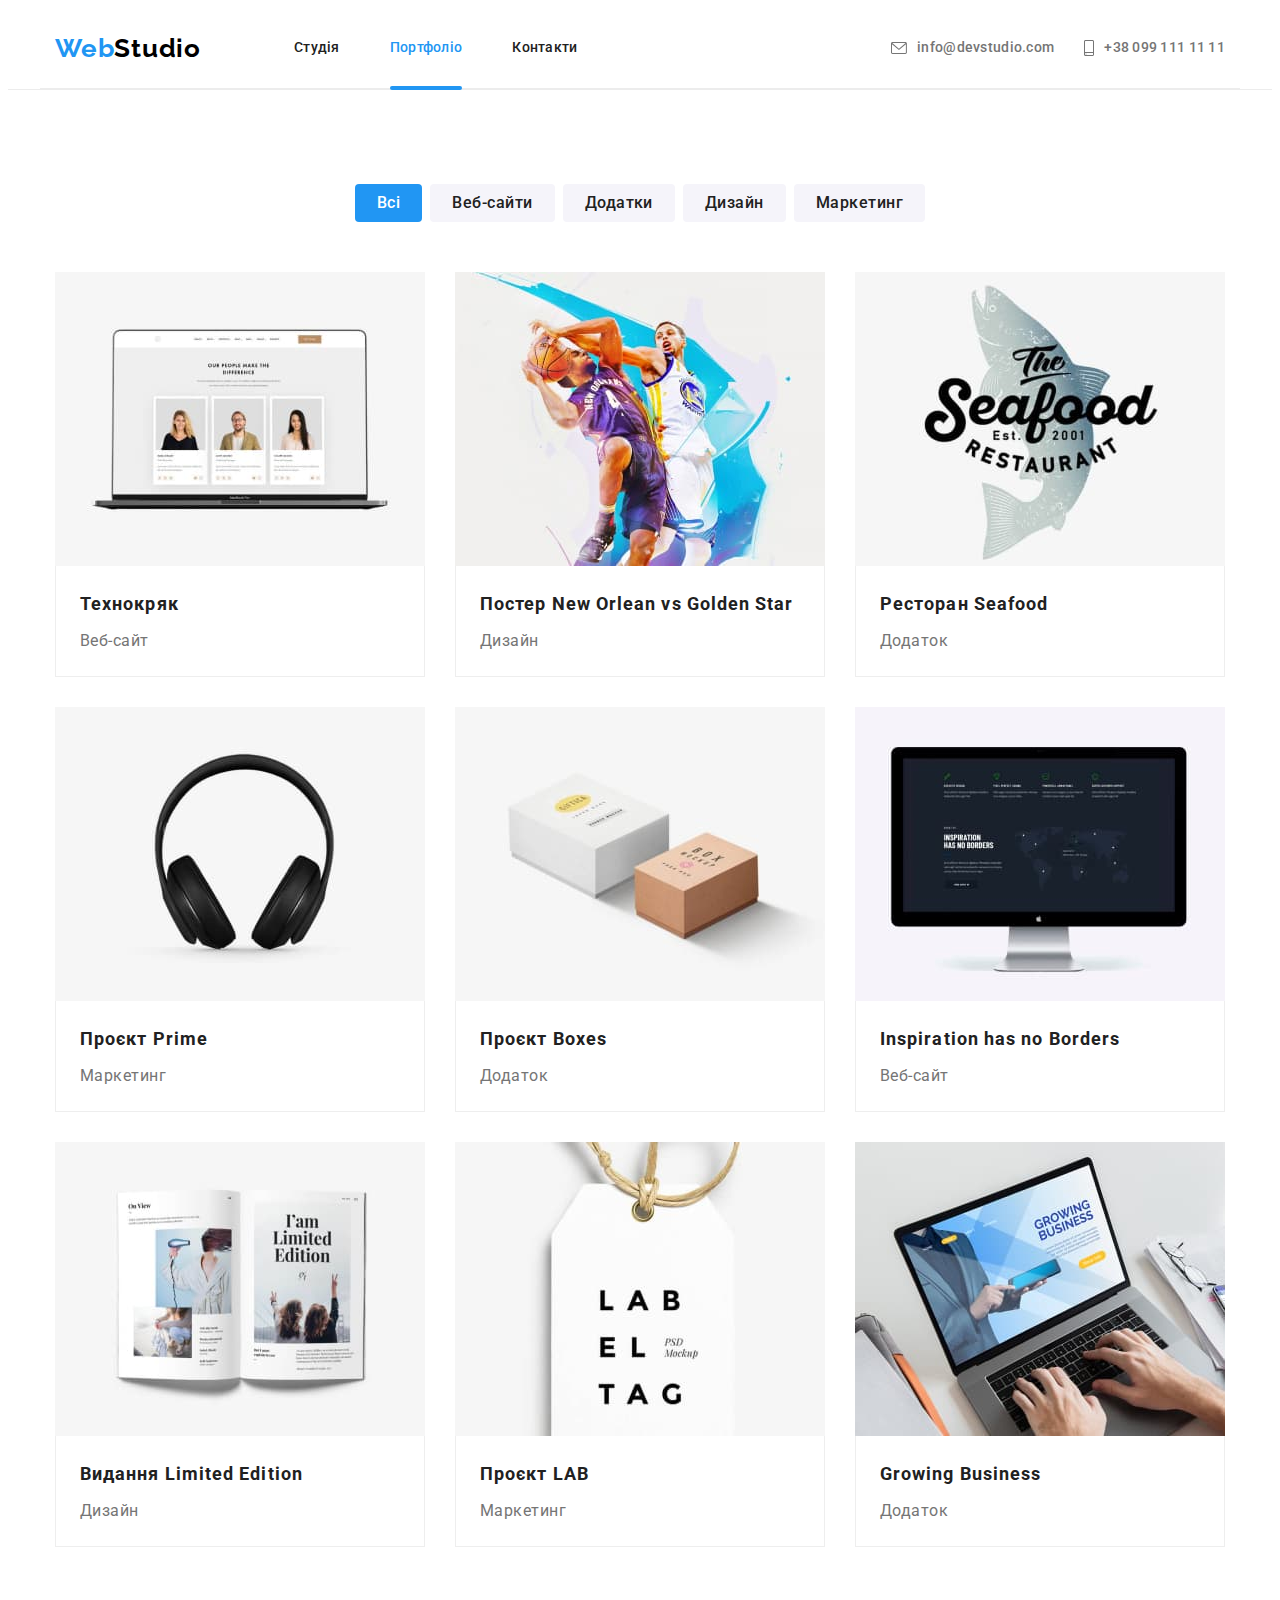
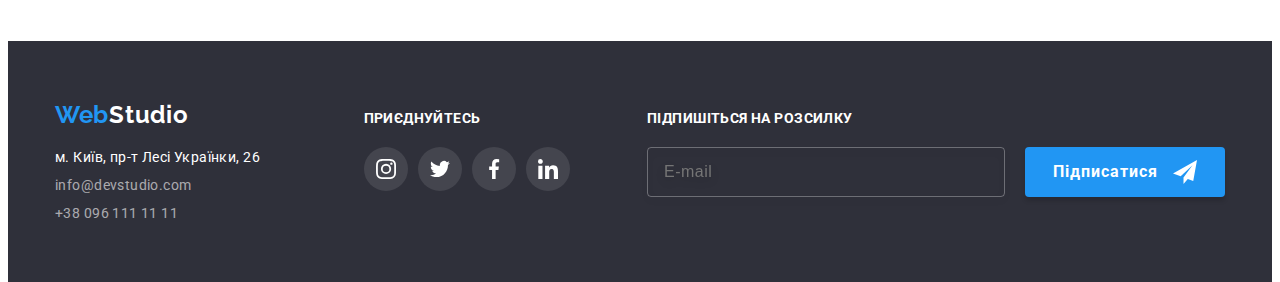
==== commit e5c6247f: "final fix" ====
--- a/portfolio.html
+++ b/portfolio.html
@@ -126,7 +126,6 @@
       <section class="portfolio section">
         <div class="container">
           <h1 class="title visually-hidden">Портфоліо</h1>
-          <!-- Фильтр -->
           <ul class="filter filter--bottom list">
             <li class="filter__item">
               <button class="filter__button filter__button--curent-color" type="button">Всі</button>
@@ -225,7 +224,6 @@
                   Star"
                     />
                   </picture>
-
                   <p class="overlay__hidden">
                     Ресурс пропонує комплексні пропозиції з різним рівнем функціоналу та сервісів.
                     Все це дозволить відвідувачу отримати вичерпні відомості про компанію чи
--- a/css/main.min.css
+++ b/css/main.min.css
@@ -1 +1 @@
-:root{--primary-font: "Roboto", sans-serif;--secondery-font: "Raleway", sans-serif;--primary-text-color: #212121;--logo-color-text: #000000;--secondery-text-color: #757575;--white-text-color: #ffffff;--accent-color: #2196f3;--button-color-accent: #188ce8;--button-color: #ffffff;--contact-color: rgba(255, 255, 255, 0.6);--hero-color-bg: #c4c4c4;--page-bg-color: #ffffff;--team-bg-color: #f5f4fa;--footer-bg-color: #2f303a;--border-color-white: #eeeeee;--button-filter-bg-color: #f5f4fa;--logo-accent-color: #00f8d0;--hedaer-line-color: #ececec;--feature-icon-bg-color: #f5f4fa;--modal-input-color-: #555555;--social-link-color: #afb1b8;--social-link-bg-color: rgba(255, 255, 255, 0.1);--gap-size: 30px;--transition-fill: fill 250ms cubic-bezier(0.4, 0, 0.2, 1);--transition-color: color 250ms cubic-bezier(0.4, 0, 0.2, 1);--transition-opacity: opacity 250ms cubic-bezier(0.4, 0, 0.2, 1);--transition-transform: transform 250ms cubic-bezier(0.4, 0, 0.2, 1);--transition-background-color: background-color 250ms cubic-bezier(0.4, 0, 0.2, 1);--transition-border: border 250ms cubic-bezier(0.4, 0, 0.2, 1);--transition-border-color: border-color 250ms cubic-bezier(0.4, 0, 0.2, 1);--transition-box-shadow: box-shadow 250ms cubic-bezier(0.4, 0, 0.2, 1)}.visually-hidden{position:absolute;width:1px;margin:-1px;border:0;padding:0;white-space:nowrap;clip-path:inset(100%);clip:rect(0 0 0 0);overflow:hidden;height:1px}html{scroll-behavior:smooth}body{background-color:var(--page-bg-color);color:var(--primary-text-color);font-family:var(--primary-font);max-height:100vh}.list{list-style:none;margin:0;padding:0}.link{text-decoration:none}*,*::before,*::after{box-sizing:border-box}h1,h2,h3,h4,h5,h6,p,ul{margin:0;padding:0}img{display:block}.logo{color:var(--logo-color-text);font-family:var(--secondery-font);font-weight:700;font-size:26px;line-height:1.19;letter-spacing:0.03em;transition:var(--transition-color)}.logo:hover,.logo:focus{color:var(--logo-accent-color);outline:rgba(0,0,0,0)}.logo__colorized{color:var(--accent-color);transition:var(--transition-color)}.logo:hover .logo__colorized,.logo:focus .logo__colorized,.footer__logo:hover .logo__colorized,.footer__logo:focus .logo__colorized{color:var(--logo-accent-color);outline:rgba(0,0,0,0)}.footer__logo{display:inline-block;padding:0;margin-bottom:20px;color:var(--white-text-color);font-weight:700;font-size:24px;line-height:1.17;letter-spacing:0.03em}.button{display:flex;align-items:center;justify-content:center;padding:10px 32px;min-width:200px;max-height:50px;border:none;border-radius:4px;box-shadow:0px 4px 4px rgba(0,0,0,.15);font-weight:700;font-size:16px;line-height:1.88;letter-spacing:0.06em;font-family:inherit;color:var(--button-color);background-color:var(--accent-color);cursor:pointer;transition:var(--transition-background-color)}.button:hover,.button:focus{background-color:var(--button-color-accent);outline:rgba(0,0,0,0)}.modal__button{margin-left:auto;margin-right:auto}.singup__button{justify-content:space-between;margin-left:auto;margin-right:auto;padding:10px 28px}.title{text-align:center;font-weight:700;font-size:36px;line-height:1.17;letter-spacing:0.03em;color:var(--primary-text-color)}.pre-title{font-weight:700;font-size:14px;line-height:1.14;letter-spacing:0.03em;text-transform:uppercase}.pre-title--color-black{color:var(--primary-text-color)}.pre-title--color-white{color:var(--white-text-color)}.social__list{display:flex;justify-content:center;align-items:center;flex-wrap:wrap;gap:10px}.social__link{display:flex;justify-content:center;align-items:center;width:44px;height:44px;border:0;border-radius:50%;transition:var(--transition-color),var(--transition-background-color);color:var(--social-link-color);background-color:var(--page-bg-color)}.social__link:hover,.social__link:focus{color:var(--button-color);background-color:var(--accent-color);outline:rgba(0,0,0,0)}.footer__social-link{color:var(--button-color);background-color:var(--social-link-bg-color)}.social__logo{fill:currentcolor}.section{align-items:center;max-width:1200px;margin-left:auto;margin-right:auto;padding-top:60px;padding-bottom:60px}@media screen and (min-width: 1200px){.section{padding-top:94px;padding-bottom:94px}}.section-no-padding{padding-top:0}.container{width:100%;margin-left:auto;margin-right:auto;padding-left:15px;padding-right:15px}@media screen and (min-width: 480px){.container{max-width:480px}}@media screen and (min-width: 768px){.container{max-width:768px}}@media screen and (min-width: 1200px){.container{max-width:1200px}}.backdrop{position:fixed;top:0;left:0;width:100%;height:100%;background-color:rgba(0,0,0,.2);transform:scale(1);transition:var(--transition-transform),var(--transition-opacity)}.backdrop.is-hidden{opacity:0;pointer-events:none;transform:scale(1);transition:var(--transition-transform),var(--transition-opacity)}.backdrop.is-hidden .modal__window{transform:scale(1) translate(-50%, -50%);transition:var(--transition-transform),var(--transition-opacity)}.modal__window{position:absolute;top:50%;left:50%;min-width:290px;padding:20px;background-color:var(--page-bg-color);box-shadow:0px 1px 3px rgba(0,0,0,.12),0px 1px 1px rgba(0,0,0,.14),0px 2px 1px rgba(0,0,0,.2);border-radius:4px;transform:translate(-50%, -50%)}@media screen and (min-width: 480px){.modal__window{min-width:450px;padding:40px}}@media screen and (min-width: 768px){.modal__window{padding:40px}}@media screen and (min-width: 1200px){.modal__window{width:528px;height:581px;padding:40px}}.modal__title{display:block;align-items:center;text-align:center;margin-bottom:12px;margin-left:auto;margin-right:auto;font-weight:700;font-size:15px;line-height:1;letter-spacing:0.03em;color:var(--primary-text-color)}@media screen and (min-width: 480px){.modal__title{font-weight:700;font-size:20px;line-height:1.5;letter-spacing:0.03em}}@media screen and (min-width: 1200px){.modal__title{font-weight:700;font-size:20px;line-height:1.15;letter-spacing:0.03em}}.modal__form{height:100%;width:100%}.modal__input{width:100%;height:40px;border-radius:4px;border:1px solid rgba(33,33,33,.2);padding:12px 12px 12px 42px;font-size:14px;line-height:1.14;letter-spacing:0.01em;color:var(--modal-input-color-);transition:var(--transition-border-color)}.modal__input:hover,.modal__input:focus{outline:rgba(0,0,0,0);border-color:var(--accent-color)}.modal__field:hover+.modal__input,.modal__field:focus+.modal__input{border-color:var(--accent-color)}.wrap{position:relative}.wrap__icon{position:absolute;left:12px;top:50%;transform:translatey(-50%);transition:var(--transition-fill)}.modal__input:hover+.wrap__icon,.modal__input:focus+.wrap__icon{fill:var(--accent-color)}.modal__label{display:block;margin-bottom:4px;padding:0;font-size:12px;line-height:1.17;letter-spacing:0.01em;color:var(--secondery-text-color)}.modal__field{margin-bottom:10px}.modal__field-text{margin-bottom:20px}.modal__text{width:100%;height:60px;padding:12px 16px;resize:none;border:1px solid rgba(33,33,33,.2);border-radius:4px;outline:rgba(0,0,0,0);font-size:14px;line-height:1.14;letter-spacing:0.01em;color:#757575;transition:var(--transition-border-color)}@media screen and (min-width: 480px){.modal__text{height:120px}}@media screen and (min-width: 768px){.modal__text{height:120px}}@media screen and (min-width: 1200px){.modal__text{height:120px}}.modal__text:focus,.modal__text:hover{border-color:var(--accent-color)}.modal__text::placeholder{color:rgba(117,117,117,.5)}.modal__label:focus .modal__text{border:1px solid var(--accent-color);outline:rgba(0,0,0,0);font-family:inherit;opacity:1}.modal__group{margin-bottom:30px}.check{display:flex;align-items:center;justify-content:center;gap:7px;font-size:8px;line-height:1.17;letter-spacing:0.03em;color:var(--secondery-text-color);margin:0;padding:0;transition:var(--transition-color)}@media screen and (min-width: 480px){.check{font-size:12px;line-height:1.17;letter-spacing:0.03em}}@media screen and (min-width: 768px){.check{font-size:12px;line-height:1.17;letter-spacing:0.03em}}@media screen and (min-width: 1200px){.check{font-size:14px;line-height:1.71;letter-spacing:0.03em}}.check .check__icon{display:inline-block;fill:rgba(0,0,0,0);transition:var(--transition-fill)}.check:checked+.check .check__icon{fill:var(--white-text-color);transition:var(--transition-fill)}.check .check__offer{position:relative;margin:0;padding:0;font-size:8px;line-height:1.17;letter-spacing:0.03em;color:var(--accent-color)}.check .check__offer::after{position:absolute;content:"";display:block;width:100%;height:1px;bottom:1px;background-color:var(--accent-color)}@media screen and (min-width: 768px){.check .check__offer::after{bottom:5px}}@media screen and (min-width: 1200px){.check .check__offer::after{bottom:4px}}@media screen and (min-width: 480px){.check .check__offer{font-size:12px;line-height:1.17;letter-spacing:0.03em}}@media screen and (min-width: 768px){.check .check__offer{font-size:12px;line-height:1.71;letter-spacing:0.03em}}@media screen and (min-width: 1200px){.check .check__offer{font-size:14px;line-height:1.71;letter-spacing:0.03em}}.check span{display:flex;align-items:center;justify-content:center;width:16px;height:15px;border:2px solid var(--primary-text-color);border-radius:2px;transition:var(--transition-color)}.check:checked+.check span{background-color:var(--accent-color);border-color:var(--accent-color)}.check:focus+.check span{border-color:var(--accent-color)}.check:hover+.check span{border-color:var(--accent-color)}.modal__close{display:flex;align-items:center;justify-content:center;position:absolute;top:8px;right:8px;padding:0;width:30px;height:30px;color:var(--logo-color-text);background-color:#fff;border:1px solid rgba(0,0,0,.1);transition:var(--transition-fill),var(--transition-border);border-radius:50%;cursor:pointer;outline:rgba(0,0,0,0)}.modal__close:hover,.modal__close:focus{fill:var(--accent-color);border:1px solid var(--accent-color)}.filter{display:flex;flex-wrap:wrap;max-width:100%;gap:8px;row-gap:15px;max-width:326px}@media screen and (min-width: 480px){.filter{max-width:326px}}@media screen and (min-width: 768px){.filter{justify-content:center;max-width:100%}}@media screen and (min-width: 1200px){.filter{justify-content:center;max-width:100%}}.filter--bottom{margin-bottom:50px}.filter__button{text-align:center;padding:6px 10px;border:none;border-radius:4px;font-weight:500;font-size:16px;line-height:1.63;letter-spacing:0.03em;color:var(--primary-text-color);background-color:var(--button-filter-bg-color);font-family:inherit;cursor:pointer;outline:rgba(0,0,0,0);transition:var(--transition-color),var(--transition-background-color),var(--transition-box-shadow)}@media screen and (min-width: 480px){.filter__button{padding:6px 22px}}@media screen and (min-width: 768px){.filter__button{padding:6px 22px}}@media screen and (min-width: 1200px){.filter__button{padding:6px 22px}}.filter__button:hover,.filter__button:focus{color:var(--button-color);background-color:var(--accent-color);box-shadow:0px 3px 1px rgba(0,0,0,.1),0px 1px 2px rgba(0,0,0,.08),0px 2px 2px rgba(0,0,0,.12)}.filter__button--curent-color{color:var(--button-color);background-color:var(--accent-color)}.overlay{position:relative;width:100%;height:100%;overflow:hidden}.overlay__hidden{position:absolute;top:0;left:0;width:100%;height:100%;padding:63px 24px;background-color:rgba(33,150,243,.9);transform:translatey(101%);transition:var(--transition-transform);color:var(--white-text-color);font-size:18px;line-height:1.56;letter-spacing:0.03em}.cards__link:hover .overlay__hidden,.cards__link:focus .overlay__hidden{transform:translatey(0)}.header{display:flex;align-items:center;min-height:60px;border-bottom:1px solid #ececec}.navigation{display:flex;flex-direction:row;align-items:center}.navigation__list{display:none}@media screen and (min-width: 768px){.navigation__list{display:flex;margin-left:87px;gap:50px}}@media screen and (min-width: 1200px){.navigation__list{display:flex;margin-left:93px;gap:50px}}.navigation__link{display:block;padding:32px 0;color:var(--primary-text-color);font-weight:500;font-size:14px;line-height:1.14;letter-spacing:0.02em;transition:var(--transition-color)}.navigation__link:hover,.navigation__link:focus{color:var(--accent-color)}.navigation__link.curent::after{position:absolute;content:"";height:4px;bottom:-2%;opacity:1;transform:scale(1);border-radius:2px}.navigation__link::after{position:absolute;content:"";display:block;width:100%;height:4px;bottom:-2%;background-color:var(--accent-color);border-radius:2px;opacity:0;transform:scale(0);transition:var(--transition-opacity),var(--transition-transform)}.navigation__link:hover::after,.navigation__link:focus::after{opacity:1;transform:scale(1)}.connect{display:none}@media screen and (min-width: 480px){.connect{display:none}}@media screen and (min-width: 768px){.connect{display:block;align-items:center}}@media screen and (min-width: 1200px){.connect{display:flex;align-items:center;gap:var(--gap-size)}}.heder__connect{margin-left:auto}.connect__link{display:flex;align-items:center;padding:5px 0;color:var(--secondery-text-color);transition:var(--transition-color)}.connect__link:hover,.connect__link:focus{color:var(--accent-color)}@media screen and (min-width: 768px){.connect__link{font-weight:500;font-size:12px;line-height:1.17;letter-spacing:0.02em}}@media screen and (min-width: 1200px){.connect__link{font-weight:500;font-size:14px;line-height:1.14;letter-spacing:0.02em}}.connect__icon{display:inline-block;fill:var(--secondery-text-color);margin-right:10px;transition:var(--transition-fill)}.connect__link:hover .connect__icon,.connect__link:focus .connect__icon{fill:var(--accent-color)}.menu-open{display:flex;padding:0;margin-left:auto;border:none;background-color:rgba(0,0,0,0);align-items:center}.menu-open:hover,.menu-open:focus{fill:var(--accent-color)}@media screen and (min-width: 768px){.menu-open{display:none}}@media screen and (min-width: 1200px){.menu-open{display:none}}.menu-icon--open{align-items:center}.mob-menu{position:fixed;z-index:1;background-color:#fff}.mob-menu.is-open{opacity:0;pointer-events:none;transform:translateX(100%);transition:var(--transition-transform),var(--transition-opacity)}@media screen and (min-width: 768px){.mob-menu{display:none}}@media screen and (min-width: 1200px){.mob-menu{display:none}}.menu-container{position:fixed;display:flex;flex-direction:column;justify-content:space-between;top:0;left:0;z-index:999;width:100vw;height:100vh;padding:48px;transition:var(--transition-transform),var(--transition-opacity)}@media screen and (min-width: 768px){.menu-container{display:none}}@media screen and (min-width: 1200px){.menu-container{display:none}}.menu-close{position:absolute;top:10px;right:15px;display:flex;padding:0;margin-left:auto;border:none;background-color:rgba(0,0,0,0)}.menu-close:hover,.menu-close:focus{fill:var(--accent-color)}@media screen and (min-width: 768px){.menu-close{display:none}}@media screen and (min-width: 1200px){.menu-close{display:none}}.content-menu{display:flex;flex-direction:column;height:100vw;justify-content:space-between}.navigation-menu__item+.navigation-menu__item{margin-top:32px}.navigation-menu__link{display:block;color:var(--primary-text-color);font-weight:500;font-size:40px;line-height:1.18;letter-spacing:0.02em;transition:var(--transition-color)}.navigation-menu__link:hover,.navigation-menu__link:focus{color:var(--accent-color)}.contacts-menu{display:block}.connect-menu{margin-bottom:64px}.connect-menu__item+.connect-menu__item{margin-top:32px;transition:var(--transition-color)}.connect-menu__item:hover,.connect-menu__item:focus{color:var(--accent-color)}.connect-menu__link{display:block;color:var(--primary-text-color);transition:var(--transition-color);font-weight:500;font-size:25px;line-height:1.18;letter-spacing:0.02em}.connect-menu__link--blue{color:var(--accent-color)}@media screen and (min-width: 480px){.connect-menu__link{font-weight:500;font-size:34px;line-height:1.18;letter-spacing:0.02em}}@media screen and (min-width: 768px){.connect-menu__link{display:none}}@media screen and (min-width: 1200px){.connect-menu__link{display:none}}.connect-menu__link:hover,.connect-menu__link:focus{color:var(--accent-color)}.social-menu__item{color:var(--accent-color)}.social-menu__list{display:flex;flex-direction:row;gap:10px}.social-menu__link{color:var(--accent-color);padding-right:10px;font-weight:500;font-size:11px;line-height:1.22;letter-spacing:0.02em;border-right:1px solid rgba(33,33,33,.2);transition:var(--transition-color)}@media screen and (min-width: 480px){.social-menu__link{color:var(--accent-color);font-weight:500;font-size:18px;line-height:1.22;letter-spacing:0.02em}}@media screen and (min-width: 768px){.social-menu__link{display:none}}@media screen and (min-width: 1200px){.social-menu__link{display:none}}.social-menu__link:hover,.social-menu__link:focus{color:var(--primary-text-color)}.navigation__item{position:relative}.curent{color:var(--accent-color)}.hero{text-align:center;padding:118px 30px}@media screen and (min-width: 480px){.hero{text-align:center;padding:118px 60px}}@media screen and (min-width: 768px){.hero{text-align:center;padding:118px 204px}}@media screen and (min-width: 1200px){.hero{text-align:center;padding:200px 252px}}.hero__title{display:inline-block;text-align:center;max-width:320px;margin-bottom:30px;color:var(--white-text-color);text-transform:uppercase;font-weight:900;font-size:20px;line-height:1.62;letter-spacing:0.06em}@media screen and (min-width: 480px){.hero__title{min-width:360px;font-weight:900;font-size:26px;line-height:1.62;letter-spacing:0.06em}}@media screen and (min-width: 768px){.hero__title{width:360px;font-weight:900;font-size:26px;line-height:1.62;letter-spacing:0.06em}}@media screen and (min-width: 1200px){.hero__title{min-width:696px;font-weight:900;font-size:44px;line-height:1.36;letter-spacing:0.06em}}.hero__button{margin:0 auto}.hero-bg-img{max-width:480px;max-height:400px;background-repeat:no-repeat;background-position:center;background-size:cover;background-color:var(--hero-color-bg);background-image:linear-gradient(rgba(0, 91, 187, 0.7), rgba(255, 213, 0, 0.7)),url(../images/studio/hero/hero-mobile.jpg)}@media(min-device-pixel-ratio: 2),(min-resolution: 192dpi),(min-resolution: 2dppx){.hero-bg-img{max-width:480px;max-height:400px;background-image:linear-gradient(rgba(0, 91, 187, 0.7), rgba(255, 213, 0, 0.7)),url(../images/studio/hero/hero-mobile-2x.jpg)}}@media screen and (min-width: 768px){.hero-bg-img{max-width:768px;background-image:linear-gradient(rgba(0, 91, 187, 0.7), rgba(255, 213, 0, 0.7)),url(../images/studio/hero/hero-tab.jpg)}}@media screen and (min-width: 768px)and (min-device-pixel-ratio: 2),screen and (min-width: 768px)and (min-resolution: 192dpi),screen and (min-width: 768px)and (min-resolution: 2dppx){.hero-bg-img{max-width:768px;background-image:linear-gradient(rgba(0, 91, 187, 0.7), rgba(255, 213, 0, 0.7)),url(../images/studio/hero/hero-tab-2x.jpg)}}@media screen and (min-width: 1200px){.hero-bg-img{max-width:1600px;max-height:600px;background-image:linear-gradient(rgba(0, 91, 187, 0.7), rgba(255, 213, 0, 0.7)),url(../images/studio/hero/hero-desktop.jpg)}}@media screen and (min-width: 1200px)and (min-device-pixel-ratio: 2),screen and (min-width: 1200px)and (min-resolution: 192dpi),screen and (min-width: 1200px)and (min-resolution: 2dppx){.hero-bg-img{max-width:1600px;max-height:600px;background-image:linear-gradient(rgba(0, 91, 187, 0.7), rgba(255, 213, 0, 0.7)),url(../images/studio/hero/hero-desktop-2x.jpg)}}.feature__list{display:flex;flex-wrap:wrap;justify-content:center;gap:var(--gap-size)}.feature__item{flex-basis:100%}@media screen and (min-width: 480px){.feature__item{text-align:center}}@media screen and (min-width: 768px){.feature__item{flex-basis:calc((100% - var(--gap-size))/2)}}@media screen and (min-width: 1200px){.feature__item{flex-basis:calc((100% - var(--gap-size)*3)/4)}}.feature__tumb{display:flex;justify-content:center;align-items:center;min-width:270px;height:120px;margin-bottom:30px;background-color:var(--feature-icon-bg-color);border-radius:4px}.pre-title--bottom{margin-bottom:10px;text-align:center}@media screen and (min-width: 768px){.pre-title--bottom{text-align:left}}.feature__text{color:var(--secondery-text-color);font-size:14px;line-height:1.71;letter-spacing:0.03em}@media screen and (min-width: 480px){.feature__text{text-align:left}}.practice{display:none}@media screen and (min-width: 1200px){.practice{display:inherit}}.practice__title--bottom{margin-bottom:50px}.practice__list{display:flex;flex-wrap:wrap;gap:var(--gap-size)}.practice__item{flex-basis:calc((100% - var(--gap-size)*2)/3);position:relative}.practice__item::before{position:absolute;content:"";display:flex;height:70px;width:100%;bottom:0;left:0;background-color:rgba(47,48,58,.8)}.thumb__text{position:absolute;bottom:27px;left:50%;transform:translate(-50%)}.practice__pre-title--position-center{text-align:center}.team{background-color:var(--team-bg-color)}.team__title--bottem{text-align:center;font-weight:700;font-size:28px;line-height:1.18;letter-spacing:0.03em;margin-bottom:30px}@media screen and (min-width: 1200px){.team__title--bottem{font-weight:700;font-size:36px;line-height:1.17;letter-spacing:0.03em;margin-bottom:50px}}.team__list{display:flex;flex-wrap:wrap;justify-content:center;gap:var(--gap-size)}.team__item{background-color:var(--page-bg-color);box-shadow:0px 1px 3px rgba(0,0,0,.12),0px 1px 1px rgba(0,0,0,.14),0px 2px 1px rgba(0,0,0,.2);border-radius:0px 0px 4px 4px;overflow:hidden;flex-basis:100%}@media screen and (min-width: 768px){.team__item{flex-basis:calc((100% - var(--gap-size))/2)}}@media screen and (min-width: 1200px){.team__item{flex-basis:calc((100% - var(--gap-size)*3)/4)}}.team__img{max-width:100%}@media screen and (min-width: 480px){.team__img{max-width:450px}}@media screen and (min-width: 768px){.team__img{min-width:354px}}@media screen and (min-width: 1200px){.team__img{min-width:270px}}.team__thumb{padding:30px 0 24px;max-width:100%}@media screen and (min-width: 480px){.team__thumb{max-width:450px}}@media screen and (min-width: 768px){.team__thumb{max-width:100%}}@media screen and (min-width: 1200px){.team__thumb{max-width:100%;padding:30px 0}}.team__employee{margin-bottom:10px;text-align:center;font-weight:500;font-size:16px;line-height:1.19;letter-spacing:0.03em}.team__text{margin-bottom:16px;text-align:center;color:var(--secondery-text-color);font-size:16px;line-height:1.19;letter-spacing:0.03em}.clients__title--bottom{margin-bottom:30px;font-weight:700;font-size:28px;line-height:1.18;letter-spacing:0.03em}@media screen and (min-width: 1200px){.clients__title--bottom{margin-bottom:50px;font-weight:700;font-size:36px;line-height:1.17;letter-spacing:0.03em}}.company{display:flex;flex-wrap:wrap;justify-content:center;gap:var(--gap-size)}.company__item{flex-basis:calc((100% - var(--gap-size))/2)}@media screen and (min-width: 768px){.company__item{flex-basis:calc((100% - var(--gap-size)*2)/3)}}@media screen and (min-width: 1200px){.company__item{flex-basis:calc((100% - var(--gap-size)*5)/6)}}.company__link{display:flex;justify-content:center;align-items:center;outline:rgba(0,0,0,0);min-height:92px;color:var(--social-link-color);background-color:var(--page-bg-color);border:1px solid var(--social-link-color);border-radius:4px;transition:var(--transition-border),var(--transition-color)}.company__link:hover,.company__link:focus{border:1px solid var(--accent-color);color:var(--accent-color)}.company__logo{fill:currentColor;transition:var(--transition-fill)}.clients-list-item:hover .company__logo,.clients-list-item:focus .company__logo{fill:var(--accent-color)}.footer{padding-top:60px;padding-bottom:60px;background-color:var(--footer-bg-color)}.footer__container{display:flex;flex-direction:column;text-align:center;gap:60px}@media screen and (min-width: 480px){.footer__container{align-items:center}}@media screen and (min-width: 768px){.footer__container{display:flex;flex-wrap:wrap;justify-content:space-around;align-items:baseline;flex-direction:row}}@media screen and (min-width: 1200px){.footer__container{display:flex;align-items:baseline;flex-direction:row;gap:0}}@media screen and (min-width: 480px){.footer__adress{min-width:231px}}@media screen and (min-width: 1200px){.footer__adress{text-align:left}}.address__text{display:block;margin-bottom:8px;color:var(--white-text-color);font-size:14px;line-height:1.17;letter-spacing:0.03em;font-style:normal;transition:var(--transition-color)}@media screen and (min-width: 1200px){.address__text{margin-bottom:9px}}.address__text:hover,.address__text:focus{color:var(--accent-color)}.contact__list:not(:last-child){margin-bottom:8px}@media screen and (min-width: 1200px){.contact__list:not(:last-child){margin-bottom:9px}}.contact__item{color:var(--contact-color);font-size:14px;line-height:1.17;letter-spacing:0.03em;font-style:normal;transition:var(--transition-color)}.contact__item:hover,.contact__item:focus{color:var(--accent-color)}@media screen and (min-width: 1200px){.footer__thumb{margin-left:auto}}.footer__pre-title_bottom{margin-bottom:20px}@media screen and (min-width: 1200px){.footer__pre-title_bottom{text-align:left}}.singup__area{display:flex;flex-wrap:wrap;gap:12px}@media screen and (min-width: 480px){.singup__area{margin-left:auto;align-items:center;margin:auto}}@media screen and (min-width: 768px){.singup__area{gap:20px}}.singup__email{min-width:100%;display:flex;align-items:center;height:50px;padding:15px 16px;outline:rgba(0,0,0,0);border:1px solid rgba(255,255,255,.3);border-radius:4px;font-size:16px;line-height:1.25;letter-spacing:0.03em;color:rgba(255,255,255,.6);background-color:rgba(0,0,0,0);filter:drop-shadow(0px 4px 4px rgba(0, 0, 0, 0.15));transition:var(--transition-border-color)}@media screen and (min-width: 1200px){.singup__email{min-width:358px}}.singup__email:hover,.singup__email:focus{border-color:var(--accent-color)}.singup__email:not(:placeholder-shown):required:invalid{border-color:rgba(180,0,0,.5)}.singup__button-svg{margin-left:10px;fill:var(--button-color)}.portfolio{background-color:var(--page-bg-color)}.cards__list{display:flex;flex-wrap:wrap;gap:var(--gap-size)}.cards__item{background-color:var(--page-bg-color);flex-basis:100%}@media screen and (min-width: 480px){.cards__item{flex-basis:100%}}@media screen and (min-width: 768px){.cards__item{flex-basis:calc((100% - var(--gap-size))/2)}}@media screen and (min-width: 1200px){.cards__item{flex-basis:calc((100% - var(--gap-size)*2)/3)}}.cards-img{max-width:100%}@media screen and (min-width: 480px){.cards-img{min-width:450px}}@media screen and (min-width: 768px){.cards-img{min-width:354px}}@media screen and (min-width: 1200px){.cards-img{min-width:370px}}.cards__link{display:block;color:var(--primary-text-color);cursor:pointer;transition:var(--transition-box-shadow)}.cards__link:hover,.cards__link:focus{box-shadow:0px 1px 1px rgba(0,0,0,.12),0px 4px 4px rgba(0,0,0,.06),1px 4px 6px rgba(0,0,0,.16);outline:rgba(0,0,0,0)}.cards__info{max-width:100%;min-height:100%}@media screen and (min-width: 480px){.cards__info{padding:20px 24px;border-width:0 1px 1px;border-style:solid;border-color:var(--border-color-white);border-top:0;max-width:100%;min-height:100%}}@media screen and (min-width: 768px){.cards__info{padding:20px 24px;border-width:0 1px 1px;border-style:solid;border-color:var(--border-color-white);border-top:0;max-width:100%;min-height:146px}}@media screen and (min-width: 1200px){.cards__info{padding:20px 24px;border-width:0 1px 1px;border-style:solid;border-color:var(--border-color-white);border-top:0;max-width:100%;min-height:100%}}.cards__title{margin-bottom:4px;font-weight:700;font-size:18px;line-height:2;letter-spacing:0.06em}.cards__text{font-size:16px;line-height:1.88;letter-spacing:0.03em;color:var(--secondery-text-color)}/*# sourceMappingURL=main.min.css.map */+:root{--primary-font: "Roboto", sans-serif;--secondery-font: "Raleway", sans-serif;--primary-text-color: #212121;--logo-color-text: #000000;--secondery-text-color: #757575;--white-text-color: #ffffff;--accent-color: #2196f3;--button-color-accent: #188ce8;--button-color: #ffffff;--contact-color: rgba(255, 255, 255, 0.6);--hero-color-bg: #c4c4c4;--page-bg-color: #ffffff;--team-bg-color: #f5f4fa;--footer-bg-color: #2f303a;--border-color-white: #eeeeee;--button-filter-bg-color: #f5f4fa;--logo-accent-color: #00f8d0;--hedaer-line-color: #ececec;--feature-icon-bg-color: #f5f4fa;--modal-input-color-: #555555;--social-link-color: #afb1b8;--social-link-bg-color: rgba(255, 255, 255, 0.1);--gap-size: 30px;--transition-fill: fill 250ms cubic-bezier(0.4, 0, 0.2, 1);--transition-color: color 250ms cubic-bezier(0.4, 0, 0.2, 1);--transition-opacity: opacity 250ms cubic-bezier(0.4, 0, 0.2, 1);--transition-transform: transform 250ms cubic-bezier(0.4, 0, 0.2, 1);--transition-background-color: background-color 250ms cubic-bezier(0.4, 0, 0.2, 1);--transition-border: border 250ms cubic-bezier(0.4, 0, 0.2, 1);--transition-border-color: border-color 250ms cubic-bezier(0.4, 0, 0.2, 1);--transition-box-shadow: box-shadow 250ms cubic-bezier(0.4, 0, 0.2, 1)}.visually-hidden{position:absolute;width:1px;margin:-1px;border:0;padding:0;white-space:nowrap;clip-path:inset(100%);clip:rect(0 0 0 0);overflow:hidden;height:1px}html{scroll-behavior:smooth}body{background-color:var(--page-bg-color);color:var(--primary-text-color);font-family:var(--primary-font);max-height:100vh}.list{list-style:none;margin:0;padding:0}.link{text-decoration:none}*,*::before,*::after{box-sizing:border-box}h1,h2,h3,h4,h5,h6,p,ul{margin:0;padding:0}img{display:block}.logo{color:var(--logo-color-text);font-family:var(--secondery-font);font-weight:700;font-size:26px;line-height:1.19;letter-spacing:0.03em;transition:var(--transition-color)}.logo:hover,.logo:focus{color:var(--logo-accent-color);outline:rgba(0,0,0,0)}.logo__colorized{color:var(--accent-color);transition:var(--transition-color)}.logo:hover .logo__colorized,.logo:focus .logo__colorized,.footer__logo:hover .logo__colorized,.footer__logo:focus .logo__colorized{color:var(--logo-accent-color);outline:rgba(0,0,0,0)}.footer__logo{display:inline-block;padding:0;margin-bottom:20px;color:var(--white-text-color);font-weight:700;font-size:24px;line-height:1.17;letter-spacing:0.03em}.button{display:flex;align-items:center;justify-content:center;padding:10px 32px;min-width:200px;max-height:50px;border:none;border-radius:4px;box-shadow:0px 4px 4px rgba(0,0,0,.15);font-weight:700;font-size:16px;line-height:1.88;letter-spacing:0.06em;font-family:inherit;color:var(--button-color);background-color:var(--accent-color);cursor:pointer;transition:var(--transition-background-color)}.button:hover,.button:focus{background-color:var(--button-color-accent);outline:rgba(0,0,0,0)}.modal__button{margin-left:auto;margin-right:auto}.singup__button{justify-content:space-between;margin-left:auto;margin-right:auto;padding:10px 28px}.title{text-align:center;font-weight:700;font-size:36px;line-height:1.17;letter-spacing:0.03em;color:var(--primary-text-color)}.pre-title{font-weight:700;font-size:14px;line-height:1.14;letter-spacing:0.03em;text-transform:uppercase}.pre-title--color-black{color:var(--primary-text-color)}.pre-title--color-white{color:var(--white-text-color)}.social__list{display:flex;justify-content:center;align-items:center;flex-wrap:wrap;gap:10px}.social__link{display:flex;justify-content:center;align-items:center;width:44px;height:44px;border:0;border-radius:50%;transition:var(--transition-color),var(--transition-background-color);color:var(--social-link-color);background-color:var(--page-bg-color)}.social__link:hover,.social__link:focus{color:var(--button-color);background-color:var(--accent-color);outline:rgba(0,0,0,0)}.footer__social-link{color:var(--button-color);background-color:var(--social-link-bg-color)}.social__logo{fill:currentcolor}.section{align-items:center;max-width:1200px;margin-left:auto;margin-right:auto;padding-top:60px;padding-bottom:60px}@media screen and (min-width: 1200px){.section{padding-top:94px;padding-bottom:94px}}.section-no-padding{padding-top:0}.container{width:100%;margin-left:auto;margin-right:auto;padding-left:15px;padding-right:15px}@media screen and (min-width: 480px){.container{max-width:480px}}@media screen and (min-width: 768px){.container{max-width:768px}}@media screen and (min-width: 1200px){.container{max-width:1200px}}.backdrop{position:fixed;top:0;left:0;width:100%;height:100%;background-color:rgba(0,0,0,.2);transform:scale(1);transition:var(--transition-transform),var(--transition-opacity)}.backdrop.is-hidden{opacity:0;pointer-events:none;transform:scale(1);transition:var(--transition-transform),var(--transition-opacity)}.backdrop.is-hidden .modal__window{transform:scale(1) translate(-50%, -50%);transition:var(--transition-transform),var(--transition-opacity)}.modal__window{position:absolute;top:50%;left:50%;min-width:290px;padding:20px;background-color:var(--page-bg-color);box-shadow:0px 1px 3px rgba(0,0,0,.12),0px 1px 1px rgba(0,0,0,.14),0px 2px 1px rgba(0,0,0,.2);border-radius:4px;transform:translate(-50%, -50%)}@media screen and (min-width: 480px){.modal__window{min-width:450px;padding:40px}}@media screen and (min-width: 768px){.modal__window{padding:40px}}@media screen and (min-width: 1200px){.modal__window{width:528px;height:581px;padding:40px}}.modal__title{display:block;align-items:center;text-align:center;margin-bottom:12px;margin-left:auto;margin-right:auto;font-weight:700;font-size:15px;line-height:1;letter-spacing:0.03em;color:var(--primary-text-color)}@media screen and (min-width: 480px){.modal__title{font-weight:700;font-size:20px;line-height:1.5;letter-spacing:0.03em}}@media screen and (min-width: 1200px){.modal__title{font-weight:700;font-size:20px;line-height:1.15;letter-spacing:0.03em}}.modal__form{height:100%;width:100%}.modal__input{width:100%;height:40px;border-radius:4px;border:1px solid rgba(33,33,33,.2);padding:12px 12px 12px 42px;font-size:14px;line-height:1.14;letter-spacing:0.01em;color:var(--modal-input-color-);transition:var(--transition-border-color)}.modal__input:hover,.modal__input:focus{outline:rgba(0,0,0,0);border-color:var(--accent-color)}.modal__field:hover+.modal__input,.modal__field:focus+.modal__input{border-color:var(--accent-color)}.wrap{position:relative}.wrap__icon{position:absolute;left:12px;top:50%;transform:translatey(-50%);transition:var(--transition-fill)}.modal__input:hover+.wrap__icon,.modal__input:focus+.wrap__icon{fill:var(--accent-color)}.modal__label{display:block;margin-bottom:4px;padding:0;font-size:12px;line-height:1.17;letter-spacing:0.01em;color:var(--secondery-text-color)}.modal__field{margin-bottom:10px}.modal__field-text{margin-bottom:20px}.modal__text{width:100%;height:60px;padding:12px 16px;resize:none;border:1px solid rgba(33,33,33,.2);border-radius:4px;outline:rgba(0,0,0,0);font-size:14px;line-height:1.14;letter-spacing:0.01em;color:#757575;transition:var(--transition-border-color)}@media screen and (min-width: 480px){.modal__text{height:120px}}@media screen and (min-width: 768px){.modal__text{height:120px}}@media screen and (min-width: 1200px){.modal__text{height:120px}}.modal__text:focus,.modal__text:hover{border-color:var(--accent-color)}.modal__text::placeholder{color:rgba(117,117,117,.5)}.modal__label:focus .modal__text{border:1px solid var(--accent-color);outline:rgba(0,0,0,0);font-family:inherit;opacity:1}.modal__group{margin-bottom:30px}.check{display:flex;align-items:center;justify-content:center;gap:7px;font-size:8px;line-height:1.17;letter-spacing:0.03em;color:var(--secondery-text-color);margin:0;padding:0;transition:var(--transition-color)}@media screen and (min-width: 480px){.check{font-size:12px;line-height:1.17;letter-spacing:0.03em}}@media screen and (min-width: 768px){.check{font-size:12px;line-height:1.17;letter-spacing:0.03em}}@media screen and (min-width: 1200px){.check{font-size:14px;line-height:1.71;letter-spacing:0.03em}}.check .check__icon{display:inline-block;fill:rgba(0,0,0,0);transition:var(--transition-fill)}.check:checked+.check .check__icon{fill:var(--white-text-color);transition:var(--transition-fill)}.check .check__offer{position:relative;margin:0;padding:0;font-size:8px;line-height:1.17;letter-spacing:0.03em;color:var(--accent-color)}.check .check__offer::after{position:absolute;content:"";display:block;width:100%;height:1px;bottom:1px;background-color:var(--accent-color)}@media screen and (min-width: 768px){.check .check__offer::after{bottom:5px}}@media screen and (min-width: 1200px){.check .check__offer::after{bottom:4px}}@media screen and (min-width: 480px){.check .check__offer{font-size:12px;line-height:1.17;letter-spacing:0.03em}}@media screen and (min-width: 768px){.check .check__offer{font-size:12px;line-height:1.71;letter-spacing:0.03em}}@media screen and (min-width: 1200px){.check .check__offer{font-size:14px;line-height:1.71;letter-spacing:0.03em}}.check span{display:flex;align-items:center;justify-content:center;width:16px;height:15px;border:2px solid var(--primary-text-color);border-radius:2px;transition:var(--transition-color)}.check:checked+.check span{background-color:var(--accent-color);border-color:var(--accent-color)}.check:focus+.check span{border-color:var(--accent-color)}.check:hover+.check span{border-color:var(--accent-color)}.modal__close{display:flex;align-items:center;justify-content:center;position:absolute;top:8px;right:8px;padding:0;width:30px;height:30px;color:var(--logo-color-text);background-color:#fff;border:1px solid rgba(0,0,0,.1);transition:var(--transition-fill),var(--transition-border);border-radius:50%;cursor:pointer;outline:rgba(0,0,0,0)}.modal__close:hover,.modal__close:focus{fill:var(--accent-color);border:1px solid var(--accent-color)}.filter{display:flex;flex-wrap:wrap;max-width:100%;gap:8px;row-gap:15px;max-width:326px}@media screen and (min-width: 480px){.filter{max-width:326px}}@media screen and (min-width: 768px){.filter{justify-content:center;max-width:100%}}@media screen and (min-width: 1200px){.filter{justify-content:center;max-width:100%}}.filter--bottom{margin-bottom:50px}.filter__button{text-align:center;padding:6px 10px;border:none;border-radius:4px;font-weight:500;font-size:16px;line-height:1.63;letter-spacing:0.03em;color:var(--primary-text-color);background-color:var(--button-filter-bg-color);font-family:inherit;cursor:pointer;outline:rgba(0,0,0,0);transition:var(--transition-color),var(--transition-background-color),var(--transition-box-shadow)}@media screen and (min-width: 480px){.filter__button{padding:6px 22px}}@media screen and (min-width: 768px){.filter__button{padding:6px 22px}}@media screen and (min-width: 1200px){.filter__button{padding:6px 22px}}.filter__button:hover,.filter__button:focus{color:var(--button-color);background-color:var(--accent-color);box-shadow:0px 3px 1px rgba(0,0,0,.1),0px 1px 2px rgba(0,0,0,.08),0px 2px 2px rgba(0,0,0,.12)}.filter__button--curent-color{color:var(--button-color);background-color:var(--accent-color)}.overlay{position:relative;width:100%;height:100%;overflow:hidden}.overlay__hidden{position:absolute;top:0;left:0;width:100%;height:100%;padding:63px 24px;background-color:rgba(33,150,243,.9);transform:translatey(101%);transition:var(--transition-transform);color:var(--white-text-color);font-size:18px;line-height:1.56;letter-spacing:0.03em}.cards__link:hover .overlay__hidden,.cards__link:focus .overlay__hidden{transform:translatey(0)}.header{display:flex;align-items:center;min-height:60px;border-bottom:1px solid #ececec}.navigation{display:flex;flex-direction:row;align-items:center}.navigation__list{display:none}@media screen and (min-width: 768px){.navigation__list{display:flex;margin-left:87px;gap:50px}}@media screen and (min-width: 1200px){.navigation__list{display:flex;margin-left:93px;gap:50px}}.navigation__link{display:block;padding:32px 0;color:var(--primary-text-color);font-weight:500;font-size:14px;line-height:1.14;letter-spacing:0.02em;transition:var(--transition-color)}.navigation__link:hover,.navigation__link:focus{color:var(--accent-color)}.navigation__link.curent::after{position:absolute;content:"";height:4px;bottom:-2%;opacity:1;transform:scale(1);border-radius:2px}.navigation__link::after{position:absolute;content:"";display:block;width:100%;height:4px;bottom:-2%;background-color:var(--accent-color);border-radius:2px;opacity:0;transform:scale(0);transition:var(--transition-opacity),var(--transition-transform)}.navigation__link:hover::after,.navigation__link:focus::after{opacity:1;transform:scale(1)}.connect{display:none}@media screen and (min-width: 768px){.connect{display:block;align-items:center}}@media screen and (min-width: 1200px){.connect{display:flex;align-items:center;gap:var(--gap-size)}}.heder__connect{margin-left:auto}.connect__link{display:flex;align-items:center;padding:5px 0;color:var(--secondery-text-color);transition:var(--transition-color)}.connect__link:hover,.connect__link:focus{color:var(--accent-color)}@media screen and (min-width: 768px){.connect__link{font-weight:500;font-size:12px;line-height:1.17;letter-spacing:0.02em}}@media screen and (min-width: 1200px){.connect__link{font-weight:500;font-size:14px;line-height:1.14;letter-spacing:0.02em}}.connect__icon{display:inline-block;fill:var(--secondery-text-color);margin-right:10px;transition:var(--transition-fill)}.connect__link:hover .connect__icon,.connect__link:focus .connect__icon{fill:var(--accent-color)}.menu-open{display:flex;padding:0;margin-left:auto;border:none;background-color:rgba(0,0,0,0);align-items:center}.menu-open:hover,.menu-open:focus{fill:var(--accent-color)}@media screen and (min-width: 768px){.menu-open{display:none}}@media screen and (min-width: 1200px){.menu-open{display:none}}.menu-icon--open{align-items:center}.mob-menu{position:fixed;z-index:1;background-color:#fff}.mob-menu.is-open{opacity:0;pointer-events:none;transform:translateX(100%);transition:var(--transition-transform),var(--transition-opacity)}@media screen and (min-width: 768px){.mob-menu{display:none}}@media screen and (min-width: 1200px){.mob-menu{display:none}}.menu-container{position:fixed;display:flex;flex-direction:column;justify-content:space-between;top:0;left:0;z-index:99;width:100vw;height:100vh;padding:48px;transition:var(--transition-transform),var(--transition-opacity)}@media screen and (min-width: 768px){.menu-container{display:none}}@media screen and (min-width: 1200px){.menu-container{display:none}}.menu-close{position:absolute;top:10px;right:15px;display:flex;padding:0;margin-left:auto;border:none;background-color:rgba(0,0,0,0)}.menu-close:hover,.menu-close:focus{fill:var(--accent-color)}@media screen and (min-width: 768px){.menu-close{display:none}}@media screen and (min-width: 1200px){.menu-close{display:none}}.content-menu{display:flex;flex-direction:column;height:100vw;justify-content:space-between}.navigation-menu__item+.navigation-menu__item{margin-top:32px}.navigation-menu__link{display:block;color:var(--primary-text-color);font-weight:500;font-size:40px;line-height:1.18;letter-spacing:0.02em;transition:var(--transition-color)}.navigation-menu__link:hover,.navigation-menu__link:focus{color:var(--accent-color)}.contacts-menu{display:block}.connect-menu{margin-bottom:64px}.connect-menu__item+.connect-menu__item{margin-top:32px;transition:var(--transition-color)}.connect-menu__item:hover,.connect-menu__item:focus{color:var(--accent-color)}.connect-menu__link{display:block;color:var(--primary-text-color);transition:var(--transition-color);font-weight:500;font-size:25px;line-height:1.18;letter-spacing:0.02em}.connect-menu__link--blue{color:var(--accent-color)}@media screen and (min-width: 480px){.connect-menu__link{font-weight:500;font-size:34px;line-height:1.18;letter-spacing:0.02em}}@media screen and (min-width: 768px){.connect-menu__link{display:none}}@media screen and (min-width: 1200px){.connect-menu__link{display:none}}.connect-menu__link:hover,.connect-menu__link:focus{color:var(--accent-color)}.social-menu__item{color:var(--accent-color)}.social-menu__list{display:flex;flex-direction:row;gap:10px}.social-menu__link{color:var(--accent-color);padding-right:10px;font-weight:500;font-size:11px;line-height:1.22;letter-spacing:0.02em;border-right:1px solid rgba(33,33,33,.2);transition:var(--transition-color)}@media screen and (min-width: 480px){.social-menu__link{color:var(--accent-color);font-weight:500;font-size:18px;line-height:1.22;letter-spacing:0.02em}}@media screen and (min-width: 768px){.social-menu__link{display:none}}@media screen and (min-width: 1200px){.social-menu__link{display:none}}.social-menu__link:hover,.social-menu__link:focus{color:var(--primary-text-color)}.navigation__item{position:relative}.curent{color:var(--accent-color)}.hero{text-align:center;padding:118px 30px}@media screen and (min-width: 480px){.hero{text-align:center;padding:118px 60px}}@media screen and (min-width: 768px){.hero{text-align:center;padding:118px 204px}}@media screen and (min-width: 1200px){.hero{text-align:center;padding:200px 252px}}.hero__title{display:inline-block;text-align:center;max-width:320px;margin-bottom:30px;color:var(--white-text-color);text-transform:uppercase;font-weight:900;font-size:20px;line-height:1.62;letter-spacing:0.06em}@media screen and (min-width: 480px){.hero__title{min-width:360px;font-weight:900;font-size:26px;line-height:1.62;letter-spacing:0.06em}}@media screen and (min-width: 768px){.hero__title{width:360px;font-weight:900;font-size:26px;line-height:1.62;letter-spacing:0.06em}}@media screen and (min-width: 1200px){.hero__title{min-width:696px;font-weight:900;font-size:44px;line-height:1.36;letter-spacing:0.06em}}.hero__button{margin:0 auto}.hero-bg-img{max-width:480px;max-height:400px;background-repeat:no-repeat;background-position:center;background-size:cover;background-color:var(--hero-color-bg);background-image:linear-gradient(rgba(0, 91, 187, 0.7), rgba(255, 213, 0, 0.7)),url(../images/studio/hero/hero-mobile.jpg)}@media(min-device-pixel-ratio: 2),(min-resolution: 192dpi),(min-resolution: 2dppx){.hero-bg-img{max-width:480px;max-height:400px;background-image:linear-gradient(rgba(0, 91, 187, 0.7), rgba(255, 213, 0, 0.7)),url(../images/studio/hero/hero-mobile-2x.jpg)}}@media screen and (min-width: 768px){.hero-bg-img{max-width:768px;background-image:linear-gradient(rgba(0, 91, 187, 0.7), rgba(255, 213, 0, 0.7)),url(../images/studio/hero/hero-tab.jpg)}}@media screen and (min-width: 768px)and (min-device-pixel-ratio: 2),screen and (min-width: 768px)and (min-resolution: 192dpi),screen and (min-width: 768px)and (min-resolution: 2dppx){.hero-bg-img{max-width:768px;background-image:linear-gradient(rgba(0, 91, 187, 0.7), rgba(255, 213, 0, 0.7)),url(../images/studio/hero/hero-tab-2x.jpg)}}@media screen and (min-width: 1200px){.hero-bg-img{max-width:1600px;max-height:600px;background-image:linear-gradient(rgba(0, 91, 187, 0.7), rgba(255, 213, 0, 0.7)),url(../images/studio/hero/hero-desktop.jpg)}}@media screen and (min-width: 1200px)and (min-device-pixel-ratio: 2),screen and (min-width: 1200px)and (min-resolution: 192dpi),screen and (min-width: 1200px)and (min-resolution: 2dppx){.hero-bg-img{max-width:1600px;max-height:600px;background-image:linear-gradient(rgba(0, 91, 187, 0.7), rgba(255, 213, 0, 0.7)),url(../images/studio/hero/hero-desktop-2x.jpg)}}.feature__list{display:flex;flex-wrap:wrap;justify-content:center;gap:var(--gap-size)}.feature__item{flex-basis:100%}@media screen and (min-width: 480px){.feature__item{text-align:center}}@media screen and (min-width: 768px){.feature__item{flex-basis:calc((100% - var(--gap-size))/2)}}@media screen and (min-width: 1200px){.feature__item{flex-basis:calc((100% - var(--gap-size)*3)/4)}}.feature__tumb{display:flex;justify-content:center;align-items:center;min-width:270px;height:120px;margin-bottom:30px;background-color:var(--feature-icon-bg-color);border-radius:4px}.pre-title--bottom{margin-bottom:10px;text-align:center}@media screen and (min-width: 768px){.pre-title--bottom{text-align:left}}.feature__text{color:var(--secondery-text-color);font-size:14px;line-height:1.71;letter-spacing:0.03em}@media screen and (min-width: 480px){.feature__text{text-align:left}}.practice{display:none}@media screen and (min-width: 1200px){.practice{display:inherit}}.practice__title--bottom{margin-bottom:50px}.practice__list{display:flex;flex-wrap:wrap;gap:var(--gap-size)}.practice__item{flex-basis:calc((100% - var(--gap-size)*2)/3);position:relative}.practice__item::before{position:absolute;content:"";display:flex;height:70px;width:100%;bottom:0;left:0;background-color:rgba(47,48,58,.8)}.thumb__text{position:absolute;bottom:27px;left:50%;transform:translate(-50%)}.practice__pre-title--position-center{text-align:center}.team{background-color:var(--team-bg-color)}.team__title--bottem{text-align:center;font-weight:700;font-size:28px;line-height:1.18;letter-spacing:0.03em;margin-bottom:30px}@media screen and (min-width: 1200px){.team__title--bottem{font-weight:700;font-size:36px;line-height:1.17;letter-spacing:0.03em;margin-bottom:50px}}.team__list{display:flex;flex-wrap:wrap;justify-content:center;gap:var(--gap-size)}.team__item{background-color:var(--page-bg-color);box-shadow:0px 1px 3px rgba(0,0,0,.12),0px 1px 1px rgba(0,0,0,.14),0px 2px 1px rgba(0,0,0,.2);border-radius:0px 0px 4px 4px;overflow:hidden;flex-basis:100%}@media screen and (min-width: 768px){.team__item{flex-basis:calc((100% - var(--gap-size))/2)}}@media screen and (min-width: 1200px){.team__item{flex-basis:calc((100% - var(--gap-size)*3)/4)}}.team__img{max-width:100%}@media screen and (min-width: 480px){.team__img{max-width:450px}}@media screen and (min-width: 768px){.team__img{min-width:354px}}@media screen and (min-width: 1200px){.team__img{min-width:270px}}.team__thumb{padding:30px 0 24px;max-width:100%}@media screen and (min-width: 480px){.team__thumb{max-width:450px}}@media screen and (min-width: 768px){.team__thumb{max-width:100%}}@media screen and (min-width: 1200px){.team__thumb{max-width:100%;padding:30px 0}}.team__employee{margin-bottom:10px;text-align:center;font-weight:500;font-size:16px;line-height:1.19;letter-spacing:0.03em}.team__text{margin-bottom:16px;text-align:center;color:var(--secondery-text-color);font-size:16px;line-height:1.19;letter-spacing:0.03em}.clients__title--bottom{margin-bottom:30px;font-weight:700;font-size:28px;line-height:1.18;letter-spacing:0.03em}@media screen and (min-width: 1200px){.clients__title--bottom{margin-bottom:50px;font-weight:700;font-size:36px;line-height:1.17;letter-spacing:0.03em}}.company{display:flex;flex-wrap:wrap;justify-content:center;gap:var(--gap-size)}.company__item{flex-basis:calc((100% - var(--gap-size))/2)}@media screen and (min-width: 768px){.company__item{flex-basis:calc((100% - var(--gap-size)*2)/3)}}@media screen and (min-width: 1200px){.company__item{flex-basis:calc((100% - var(--gap-size)*5)/6)}}.company__link{display:flex;justify-content:center;align-items:center;outline:rgba(0,0,0,0);min-height:92px;color:var(--social-link-color);background-color:var(--page-bg-color);border:1px solid var(--social-link-color);border-radius:4px;transition:var(--transition-border),var(--transition-color)}.company__link:hover,.company__link:focus{border:1px solid var(--accent-color);color:var(--accent-color)}.company__logo{fill:currentColor;transition:var(--transition-fill)}.clients-list-item:hover .company__logo,.clients-list-item:focus .company__logo{fill:var(--accent-color)}.footer{padding-top:60px;padding-bottom:60px;background-color:var(--footer-bg-color)}.footer__container{display:flex;flex-direction:column;text-align:center;gap:60px}@media screen and (min-width: 480px){.footer__container{align-items:center}}@media screen and (min-width: 768px){.footer__container{flex-wrap:wrap;justify-content:space-around;align-items:baseline;flex-direction:row}}@media screen and (min-width: 1200px){.footer__container{align-items:baseline;flex-direction:row;gap:0}}@media screen and (min-width: 480px){.footer__adress{min-width:231px}}@media screen and (min-width: 1200px){.footer__adress{text-align:left}}.address__text{display:block;margin-bottom:8px;color:var(--white-text-color);font-size:14px;line-height:1.17;letter-spacing:0.03em;font-style:normal;transition:var(--transition-color)}@media screen and (min-width: 1200px){.address__text{margin-bottom:9px}}.address__text:hover,.address__text:focus{color:var(--accent-color)}.contact__list:not(:last-child){margin-bottom:8px}@media screen and (min-width: 1200px){.contact__list:not(:last-child){margin-bottom:9px}}.contact__item{color:var(--contact-color);font-size:14px;line-height:1.17;letter-spacing:0.03em;font-style:normal;transition:var(--transition-color)}.contact__item:hover,.contact__item:focus{color:var(--accent-color)}@media screen and (min-width: 1200px){.footer__thumb{margin-left:auto}}.footer__pre-title_bottom{margin-bottom:20px}@media screen and (min-width: 1200px){.footer__pre-title_bottom{text-align:left}}.singup__area{display:flex;flex-wrap:wrap;gap:12px}@media screen and (min-width: 480px){.singup__area{margin-left:auto;align-items:center;margin:auto}}@media screen and (min-width: 768px){.singup__area{gap:20px}}.singup__email{display:flex;align-items:center;min-width:100%;height:50px;padding:15px 16px;outline:rgba(0,0,0,0);border:1px solid rgba(255,255,255,.3);border-radius:4px;font-size:16px;line-height:1.25;letter-spacing:0.03em;color:rgba(255,255,255,.6);background-color:rgba(0,0,0,0);filter:drop-shadow(0px 4px 4px rgba(0, 0, 0, 0.15));transition:var(--transition-border-color)}@media screen and (min-width: 1200px){.singup__email{min-width:358px}}.singup__email:hover,.singup__email:focus{border-color:var(--accent-color)}.singup__email:not(:placeholder-shown):required:invalid{border-color:rgba(180,0,0,.5)}.singup__button-svg{margin-left:10px;fill:var(--button-color)}.portfolio{background-color:var(--page-bg-color)}.cards__list{display:flex;flex-wrap:wrap;gap:var(--gap-size)}.cards__item{background-color:var(--page-bg-color);flex-basis:100%}@media screen and (min-width: 480px){.cards__item{flex-basis:100%}}@media screen and (min-width: 768px){.cards__item{flex-basis:calc((100% - var(--gap-size))/2)}}@media screen and (min-width: 1200px){.cards__item{flex-basis:calc((100% - var(--gap-size)*2)/3)}}.cards-img{max-width:100%}@media screen and (min-width: 480px){.cards-img{min-width:450px}}@media screen and (min-width: 768px){.cards-img{min-width:354px}}@media screen and (min-width: 1200px){.cards-img{min-width:370px}}.cards__link{display:block;color:var(--primary-text-color);cursor:pointer;transition:var(--transition-box-shadow)}.cards__link:hover,.cards__link:focus{box-shadow:0px 1px 1px rgba(0,0,0,.12),0px 4px 4px rgba(0,0,0,.06),1px 4px 6px rgba(0,0,0,.16);outline:rgba(0,0,0,0)}.cards__info{max-width:100%;min-height:100%;padding:20px 24px;border-width:0 1px 1px;border-style:solid;border-color:var(--border-color-white);border-top:0;max-width:100%}@media screen and (min-width: 480px){.cards__info{min-height:100%}}@media screen and (min-width: 768px){.cards__info{min-height:146px}}@media screen and (min-width: 1200px){.cards__info{min-height:100%}}.cards__title{margin-bottom:4px;font-weight:700;font-size:18px;line-height:2;letter-spacing:0.06em}.cards__text{font-size:16px;line-height:1.88;letter-spacing:0.03em;color:var(--secondery-text-color)}/*# sourceMappingURL=main.min.css.map */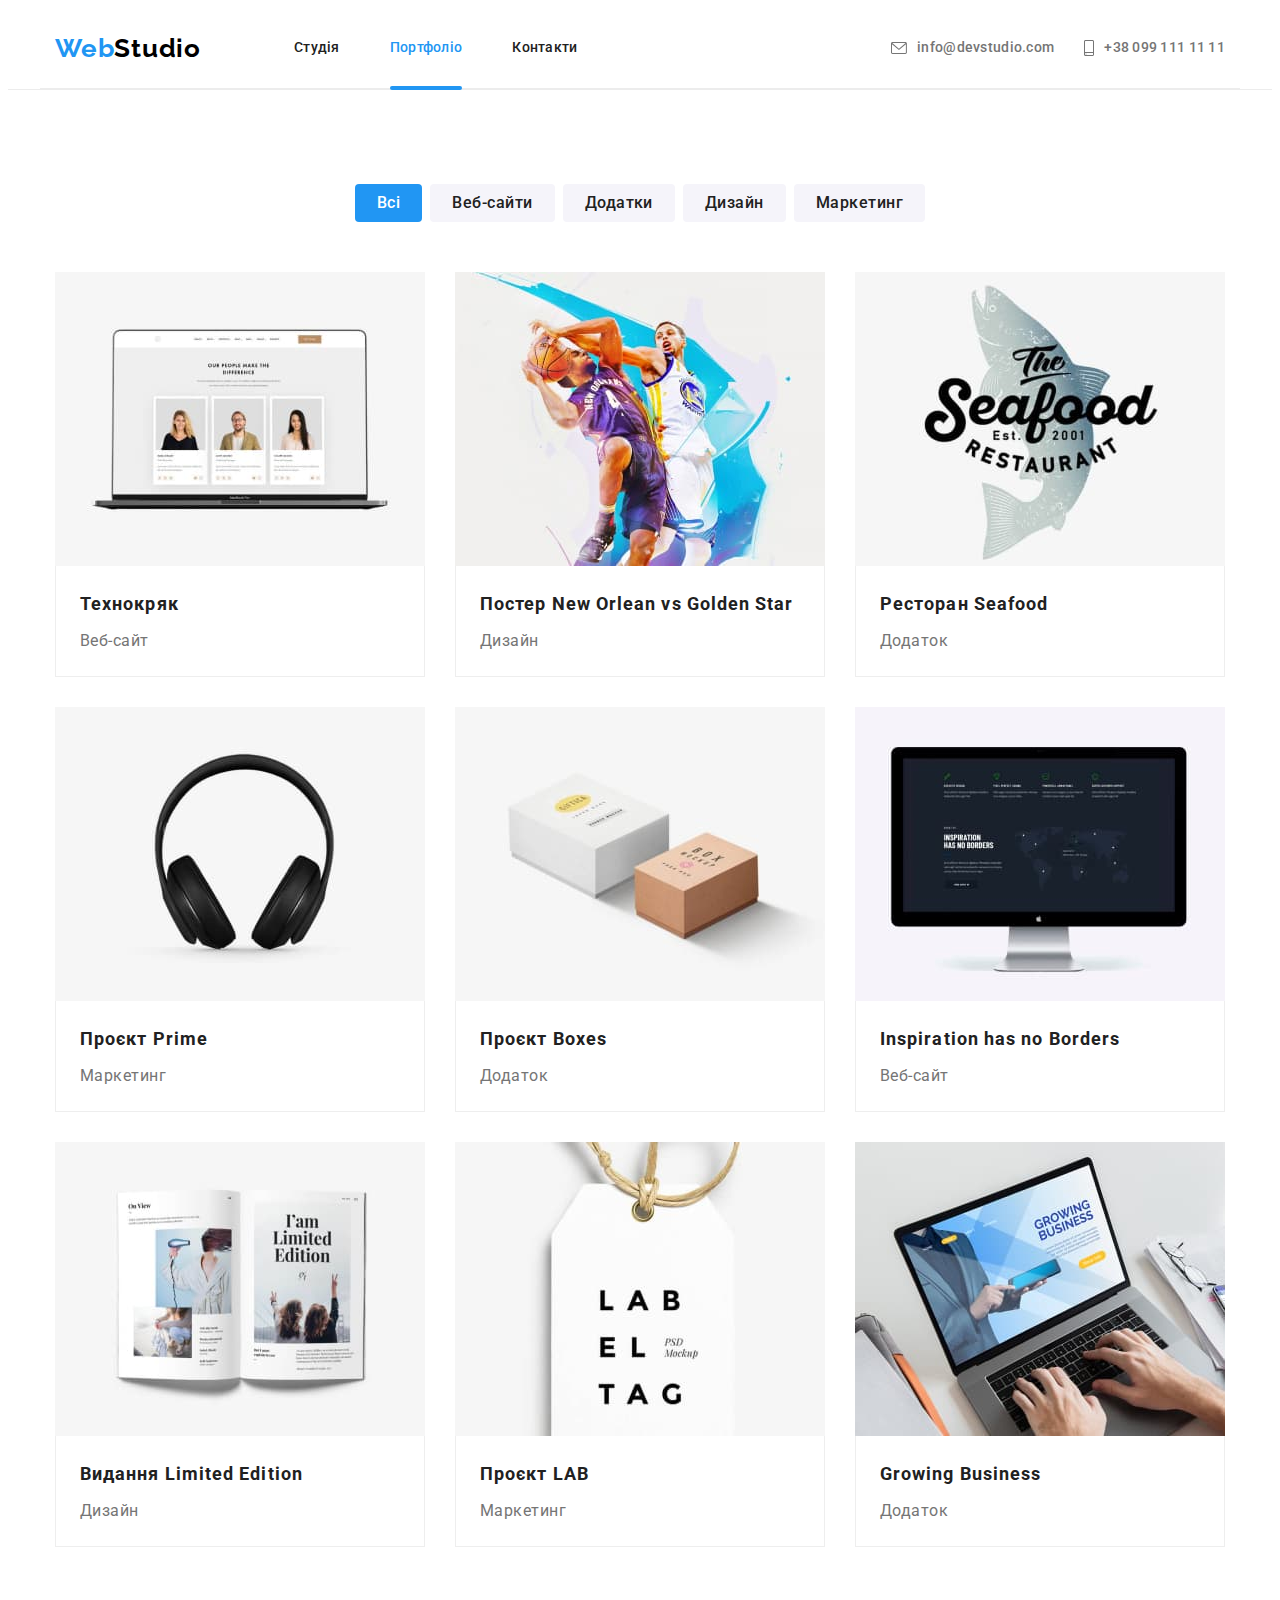
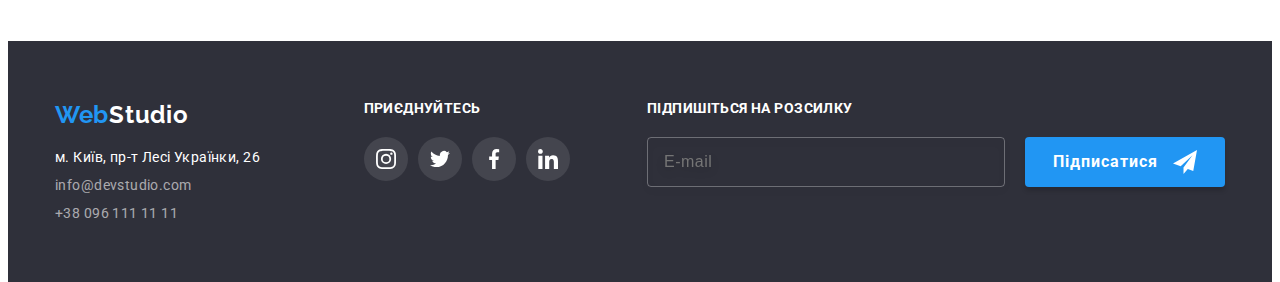
==== commit fe5b4b86: "fix fin" ====
--- a/portfolio.html
+++ b/portfolio.html
@@ -46,7 +46,7 @@
         <ul class="connect heder__connect list">
           <li class="connect__item">
             <a class="connect__link link" href="mailto:info@devstudio.com">
-              <svg class="connect__icon" width="16" height="12">
+              <svg class="connect__icon connect__icon--mail">
                 <use href="./images/studio/svg/sprint.svg#icon-envelope"></use>
               </svg>
               info@devstudio.com</a
@@ -54,7 +54,7 @@
           </li>
           <li class="connect__item">
             <a class="connect__link link" href="tel:+380961111111">
-              <svg class="connect__icon" width="10" height="16">
+              <svg class="connect__icon connect__icon--phone">
                 <use href="./images/studio/svg/sprint.svg#icon-smartphone"></use>
               </svg>
               +38 099 111 11 11</a
--- a/css/main.min.css
+++ b/css/main.min.css
@@ -1 +1 @@
-:root{--primary-font: "Roboto", sans-serif;--secondery-font: "Raleway", sans-serif;--primary-text-color: #212121;--logo-color-text: #000000;--secondery-text-color: #757575;--white-text-color: #ffffff;--accent-color: #2196f3;--button-color-accent: #188ce8;--button-color: #ffffff;--contact-color: rgba(255, 255, 255, 0.6);--hero-color-bg: #c4c4c4;--page-bg-color: #ffffff;--team-bg-color: #f5f4fa;--footer-bg-color: #2f303a;--border-color-white: #eeeeee;--button-filter-bg-color: #f5f4fa;--logo-accent-color: #00f8d0;--hedaer-line-color: #ececec;--feature-icon-bg-color: #f5f4fa;--modal-input-color-: #555555;--social-link-color: #afb1b8;--social-link-bg-color: rgba(255, 255, 255, 0.1);--gap-size: 30px;--transition-fill: fill 250ms cubic-bezier(0.4, 0, 0.2, 1);--transition-color: color 250ms cubic-bezier(0.4, 0, 0.2, 1);--transition-opacity: opacity 250ms cubic-bezier(0.4, 0, 0.2, 1);--transition-transform: transform 250ms cubic-bezier(0.4, 0, 0.2, 1);--transition-background-color: background-color 250ms cubic-bezier(0.4, 0, 0.2, 1);--transition-border: border 250ms cubic-bezier(0.4, 0, 0.2, 1);--transition-border-color: border-color 250ms cubic-bezier(0.4, 0, 0.2, 1);--transition-box-shadow: box-shadow 250ms cubic-bezier(0.4, 0, 0.2, 1)}.visually-hidden{position:absolute;width:1px;margin:-1px;border:0;padding:0;white-space:nowrap;clip-path:inset(100%);clip:rect(0 0 0 0);overflow:hidden;height:1px}html{scroll-behavior:smooth}body{background-color:var(--page-bg-color);color:var(--primary-text-color);font-family:var(--primary-font);max-height:100vh}.list{list-style:none;margin:0;padding:0}.link{text-decoration:none}*,*::before,*::after{box-sizing:border-box}h1,h2,h3,h4,h5,h6,p,ul{margin:0;padding:0}img{display:block}.logo{color:var(--logo-color-text);font-family:var(--secondery-font);font-weight:700;font-size:26px;line-height:1.19;letter-spacing:0.03em;transition:var(--transition-color)}.logo:hover,.logo:focus{color:var(--logo-accent-color);outline:rgba(0,0,0,0)}.logo__colorized{color:var(--accent-color);transition:var(--transition-color)}.logo:hover .logo__colorized,.logo:focus .logo__colorized,.footer__logo:hover .logo__colorized,.footer__logo:focus .logo__colorized{color:var(--logo-accent-color);outline:rgba(0,0,0,0)}.footer__logo{display:inline-block;padding:0;margin-bottom:20px;color:var(--white-text-color);font-weight:700;font-size:24px;line-height:1.17;letter-spacing:0.03em}.button{display:flex;align-items:center;justify-content:center;padding:10px 32px;min-width:200px;max-height:50px;border:none;border-radius:4px;box-shadow:0px 4px 4px rgba(0,0,0,.15);font-weight:700;font-size:16px;line-height:1.88;letter-spacing:0.06em;font-family:inherit;color:var(--button-color);background-color:var(--accent-color);cursor:pointer;transition:var(--transition-background-color)}.button:hover,.button:focus{background-color:var(--button-color-accent);outline:rgba(0,0,0,0)}.modal__button{margin-left:auto;margin-right:auto}.singup__button{justify-content:space-between;margin-left:auto;margin-right:auto;padding:10px 28px}.title{text-align:center;font-weight:700;font-size:36px;line-height:1.17;letter-spacing:0.03em;color:var(--primary-text-color)}.pre-title{font-weight:700;font-size:14px;line-height:1.14;letter-spacing:0.03em;text-transform:uppercase}.pre-title--color-black{color:var(--primary-text-color)}.pre-title--color-white{color:var(--white-text-color)}.social__list{display:flex;justify-content:center;align-items:center;flex-wrap:wrap;gap:10px}.social__link{display:flex;justify-content:center;align-items:center;width:44px;height:44px;border:0;border-radius:50%;transition:var(--transition-color),var(--transition-background-color);color:var(--social-link-color);background-color:var(--page-bg-color)}.social__link:hover,.social__link:focus{color:var(--button-color);background-color:var(--accent-color);outline:rgba(0,0,0,0)}.footer__social-link{color:var(--button-color);background-color:var(--social-link-bg-color)}.social__logo{fill:currentcolor}.section{align-items:center;max-width:1200px;margin-left:auto;margin-right:auto;padding-top:60px;padding-bottom:60px}@media screen and (min-width: 1200px){.section{padding-top:94px;padding-bottom:94px}}.section-no-padding{padding-top:0}.container{width:100%;margin-left:auto;margin-right:auto;padding-left:15px;padding-right:15px}@media screen and (min-width: 480px){.container{max-width:480px}}@media screen and (min-width: 768px){.container{max-width:768px}}@media screen and (min-width: 1200px){.container{max-width:1200px}}.backdrop{position:fixed;top:0;left:0;width:100%;height:100%;background-color:rgba(0,0,0,.2);transform:scale(1);transition:var(--transition-transform),var(--transition-opacity)}.backdrop.is-hidden{opacity:0;pointer-events:none;transform:scale(1);transition:var(--transition-transform),var(--transition-opacity)}.backdrop.is-hidden .modal__window{transform:scale(1) translate(-50%, -50%);transition:var(--transition-transform),var(--transition-opacity)}.modal__window{position:absolute;top:50%;left:50%;min-width:290px;padding:20px;background-color:var(--page-bg-color);box-shadow:0px 1px 3px rgba(0,0,0,.12),0px 1px 1px rgba(0,0,0,.14),0px 2px 1px rgba(0,0,0,.2);border-radius:4px;transform:translate(-50%, -50%)}@media screen and (min-width: 480px){.modal__window{min-width:450px;padding:40px}}@media screen and (min-width: 768px){.modal__window{padding:40px}}@media screen and (min-width: 1200px){.modal__window{width:528px;height:581px;padding:40px}}.modal__title{display:block;align-items:center;text-align:center;margin-bottom:12px;margin-left:auto;margin-right:auto;font-weight:700;font-size:15px;line-height:1;letter-spacing:0.03em;color:var(--primary-text-color)}@media screen and (min-width: 480px){.modal__title{font-weight:700;font-size:20px;line-height:1.5;letter-spacing:0.03em}}@media screen and (min-width: 1200px){.modal__title{font-weight:700;font-size:20px;line-height:1.15;letter-spacing:0.03em}}.modal__form{height:100%;width:100%}.modal__input{width:100%;height:40px;border-radius:4px;border:1px solid rgba(33,33,33,.2);padding:12px 12px 12px 42px;font-size:14px;line-height:1.14;letter-spacing:0.01em;color:var(--modal-input-color-);transition:var(--transition-border-color)}.modal__input:hover,.modal__input:focus{outline:rgba(0,0,0,0);border-color:var(--accent-color)}.modal__field:hover+.modal__input,.modal__field:focus+.modal__input{border-color:var(--accent-color)}.wrap{position:relative}.wrap__icon{position:absolute;left:12px;top:50%;transform:translatey(-50%);transition:var(--transition-fill)}.modal__input:hover+.wrap__icon,.modal__input:focus+.wrap__icon{fill:var(--accent-color)}.modal__label{display:block;margin-bottom:4px;padding:0;font-size:12px;line-height:1.17;letter-spacing:0.01em;color:var(--secondery-text-color)}.modal__field{margin-bottom:10px}.modal__field-text{margin-bottom:20px}.modal__text{width:100%;height:60px;padding:12px 16px;resize:none;border:1px solid rgba(33,33,33,.2);border-radius:4px;outline:rgba(0,0,0,0);font-size:14px;line-height:1.14;letter-spacing:0.01em;color:#757575;transition:var(--transition-border-color)}@media screen and (min-width: 480px){.modal__text{height:120px}}@media screen and (min-width: 768px){.modal__text{height:120px}}@media screen and (min-width: 1200px){.modal__text{height:120px}}.modal__text:focus,.modal__text:hover{border-color:var(--accent-color)}.modal__text::placeholder{color:rgba(117,117,117,.5)}.modal__label:focus .modal__text{border:1px solid var(--accent-color);outline:rgba(0,0,0,0);font-family:inherit;opacity:1}.modal__group{margin-bottom:30px}.check{display:flex;align-items:center;justify-content:center;gap:7px;font-size:8px;line-height:1.17;letter-spacing:0.03em;color:var(--secondery-text-color);margin:0;padding:0;transition:var(--transition-color)}@media screen and (min-width: 480px){.check{font-size:12px;line-height:1.17;letter-spacing:0.03em}}@media screen and (min-width: 768px){.check{font-size:12px;line-height:1.17;letter-spacing:0.03em}}@media screen and (min-width: 1200px){.check{font-size:14px;line-height:1.71;letter-spacing:0.03em}}.check .check__icon{display:inline-block;fill:rgba(0,0,0,0);transition:var(--transition-fill)}.check:checked+.check .check__icon{fill:var(--white-text-color);transition:var(--transition-fill)}.check .check__offer{position:relative;margin:0;padding:0;font-size:8px;line-height:1.17;letter-spacing:0.03em;color:var(--accent-color)}.check .check__offer::after{position:absolute;content:"";display:block;width:100%;height:1px;bottom:1px;background-color:var(--accent-color)}@media screen and (min-width: 768px){.check .check__offer::after{bottom:5px}}@media screen and (min-width: 1200px){.check .check__offer::after{bottom:4px}}@media screen and (min-width: 480px){.check .check__offer{font-size:12px;line-height:1.17;letter-spacing:0.03em}}@media screen and (min-width: 768px){.check .check__offer{font-size:12px;line-height:1.71;letter-spacing:0.03em}}@media screen and (min-width: 1200px){.check .check__offer{font-size:14px;line-height:1.71;letter-spacing:0.03em}}.check span{display:flex;align-items:center;justify-content:center;width:16px;height:15px;border:2px solid var(--primary-text-color);border-radius:2px;transition:var(--transition-color)}.check:checked+.check span{background-color:var(--accent-color);border-color:var(--accent-color)}.check:focus+.check span{border-color:var(--accent-color)}.check:hover+.check span{border-color:var(--accent-color)}.modal__close{display:flex;align-items:center;justify-content:center;position:absolute;top:8px;right:8px;padding:0;width:30px;height:30px;color:var(--logo-color-text);background-color:#fff;border:1px solid rgba(0,0,0,.1);transition:var(--transition-fill),var(--transition-border);border-radius:50%;cursor:pointer;outline:rgba(0,0,0,0)}.modal__close:hover,.modal__close:focus{fill:var(--accent-color);border:1px solid var(--accent-color)}.filter{display:flex;flex-wrap:wrap;max-width:100%;gap:8px;row-gap:15px;max-width:326px}@media screen and (min-width: 480px){.filter{max-width:326px}}@media screen and (min-width: 768px){.filter{justify-content:center;max-width:100%}}@media screen and (min-width: 1200px){.filter{justify-content:center;max-width:100%}}.filter--bottom{margin-bottom:50px}.filter__button{text-align:center;padding:6px 10px;border:none;border-radius:4px;font-weight:500;font-size:16px;line-height:1.63;letter-spacing:0.03em;color:var(--primary-text-color);background-color:var(--button-filter-bg-color);font-family:inherit;cursor:pointer;outline:rgba(0,0,0,0);transition:var(--transition-color),var(--transition-background-color),var(--transition-box-shadow)}@media screen and (min-width: 480px){.filter__button{padding:6px 22px}}@media screen and (min-width: 768px){.filter__button{padding:6px 22px}}@media screen and (min-width: 1200px){.filter__button{padding:6px 22px}}.filter__button:hover,.filter__button:focus{color:var(--button-color);background-color:var(--accent-color);box-shadow:0px 3px 1px rgba(0,0,0,.1),0px 1px 2px rgba(0,0,0,.08),0px 2px 2px rgba(0,0,0,.12)}.filter__button--curent-color{color:var(--button-color);background-color:var(--accent-color)}.overlay{position:relative;width:100%;height:100%;overflow:hidden}.overlay__hidden{position:absolute;top:0;left:0;width:100%;height:100%;padding:63px 24px;background-color:rgba(33,150,243,.9);transform:translatey(101%);transition:var(--transition-transform);color:var(--white-text-color);font-size:18px;line-height:1.56;letter-spacing:0.03em}.cards__link:hover .overlay__hidden,.cards__link:focus .overlay__hidden{transform:translatey(0)}.header{display:flex;align-items:center;min-height:60px;border-bottom:1px solid #ececec}.navigation{display:flex;flex-direction:row;align-items:center}.navigation__list{display:none}@media screen and (min-width: 768px){.navigation__list{display:flex;margin-left:87px;gap:50px}}@media screen and (min-width: 1200px){.navigation__list{display:flex;margin-left:93px;gap:50px}}.navigation__link{display:block;padding:32px 0;color:var(--primary-text-color);font-weight:500;font-size:14px;line-height:1.14;letter-spacing:0.02em;transition:var(--transition-color)}.navigation__link:hover,.navigation__link:focus{color:var(--accent-color)}.navigation__link.curent::after{position:absolute;content:"";height:4px;bottom:-2%;opacity:1;transform:scale(1);border-radius:2px}.navigation__link::after{position:absolute;content:"";display:block;width:100%;height:4px;bottom:-2%;background-color:var(--accent-color);border-radius:2px;opacity:0;transform:scale(0);transition:var(--transition-opacity),var(--transition-transform)}.navigation__link:hover::after,.navigation__link:focus::after{opacity:1;transform:scale(1)}.connect{display:none}@media screen and (min-width: 768px){.connect{display:block;align-items:center}}@media screen and (min-width: 1200px){.connect{display:flex;align-items:center;gap:var(--gap-size)}}.heder__connect{margin-left:auto}.connect__link{display:flex;align-items:center;padding:5px 0;color:var(--secondery-text-color);transition:var(--transition-color)}.connect__link:hover,.connect__link:focus{color:var(--accent-color)}@media screen and (min-width: 768px){.connect__link{font-weight:500;font-size:12px;line-height:1.17;letter-spacing:0.02em}}@media screen and (min-width: 1200px){.connect__link{font-weight:500;font-size:14px;line-height:1.14;letter-spacing:0.02em}}.connect__icon{display:inline-block;fill:var(--secondery-text-color);margin-right:10px;transition:var(--transition-fill)}.connect__link:hover .connect__icon,.connect__link:focus .connect__icon{fill:var(--accent-color)}.menu-open{display:flex;padding:0;margin-left:auto;border:none;background-color:rgba(0,0,0,0);align-items:center}.menu-open:hover,.menu-open:focus{fill:var(--accent-color)}@media screen and (min-width: 768px){.menu-open{display:none}}@media screen and (min-width: 1200px){.menu-open{display:none}}.menu-icon--open{align-items:center}.mob-menu{position:fixed;z-index:1;background-color:#fff}.mob-menu.is-open{opacity:0;pointer-events:none;transform:translateX(100%);transition:var(--transition-transform),var(--transition-opacity)}@media screen and (min-width: 768px){.mob-menu{display:none}}@media screen and (min-width: 1200px){.mob-menu{display:none}}.menu-container{position:fixed;display:flex;flex-direction:column;justify-content:space-between;top:0;left:0;z-index:99;width:100vw;height:100vh;padding:48px;transition:var(--transition-transform),var(--transition-opacity)}@media screen and (min-width: 768px){.menu-container{display:none}}@media screen and (min-width: 1200px){.menu-container{display:none}}.menu-close{position:absolute;top:10px;right:15px;display:flex;padding:0;margin-left:auto;border:none;background-color:rgba(0,0,0,0)}.menu-close:hover,.menu-close:focus{fill:var(--accent-color)}@media screen and (min-width: 768px){.menu-close{display:none}}@media screen and (min-width: 1200px){.menu-close{display:none}}.content-menu{display:flex;flex-direction:column;height:100vw;justify-content:space-between}.navigation-menu__item+.navigation-menu__item{margin-top:32px}.navigation-menu__link{display:block;color:var(--primary-text-color);font-weight:500;font-size:40px;line-height:1.18;letter-spacing:0.02em;transition:var(--transition-color)}.navigation-menu__link:hover,.navigation-menu__link:focus{color:var(--accent-color)}.contacts-menu{display:block}.connect-menu{margin-bottom:64px}.connect-menu__item+.connect-menu__item{margin-top:32px;transition:var(--transition-color)}.connect-menu__item:hover,.connect-menu__item:focus{color:var(--accent-color)}.connect-menu__link{display:block;color:var(--primary-text-color);transition:var(--transition-color);font-weight:500;font-size:25px;line-height:1.18;letter-spacing:0.02em}.connect-menu__link--blue{color:var(--accent-color)}@media screen and (min-width: 480px){.connect-menu__link{font-weight:500;font-size:34px;line-height:1.18;letter-spacing:0.02em}}@media screen and (min-width: 768px){.connect-menu__link{display:none}}@media screen and (min-width: 1200px){.connect-menu__link{display:none}}.connect-menu__link:hover,.connect-menu__link:focus{color:var(--accent-color)}.social-menu__item{color:var(--accent-color)}.social-menu__list{display:flex;flex-direction:row;gap:10px}.social-menu__link{color:var(--accent-color);padding-right:10px;font-weight:500;font-size:11px;line-height:1.22;letter-spacing:0.02em;border-right:1px solid rgba(33,33,33,.2);transition:var(--transition-color)}@media screen and (min-width: 480px){.social-menu__link{color:var(--accent-color);font-weight:500;font-size:18px;line-height:1.22;letter-spacing:0.02em}}@media screen and (min-width: 768px){.social-menu__link{display:none}}@media screen and (min-width: 1200px){.social-menu__link{display:none}}.social-menu__link:hover,.social-menu__link:focus{color:var(--primary-text-color)}.navigation__item{position:relative}.curent{color:var(--accent-color)}.hero{text-align:center;padding:118px 30px}@media screen and (min-width: 480px){.hero{text-align:center;padding:118px 60px}}@media screen and (min-width: 768px){.hero{text-align:center;padding:118px 204px}}@media screen and (min-width: 1200px){.hero{text-align:center;padding:200px 252px}}.hero__title{display:inline-block;text-align:center;max-width:320px;margin-bottom:30px;color:var(--white-text-color);text-transform:uppercase;font-weight:900;font-size:20px;line-height:1.62;letter-spacing:0.06em}@media screen and (min-width: 480px){.hero__title{min-width:360px;font-weight:900;font-size:26px;line-height:1.62;letter-spacing:0.06em}}@media screen and (min-width: 768px){.hero__title{width:360px;font-weight:900;font-size:26px;line-height:1.62;letter-spacing:0.06em}}@media screen and (min-width: 1200px){.hero__title{min-width:696px;font-weight:900;font-size:44px;line-height:1.36;letter-spacing:0.06em}}.hero__button{margin:0 auto}.hero-bg-img{max-width:480px;max-height:400px;background-repeat:no-repeat;background-position:center;background-size:cover;background-color:var(--hero-color-bg);background-image:linear-gradient(rgba(0, 91, 187, 0.7), rgba(255, 213, 0, 0.7)),url(../images/studio/hero/hero-mobile.jpg)}@media(min-device-pixel-ratio: 2),(min-resolution: 192dpi),(min-resolution: 2dppx){.hero-bg-img{max-width:480px;max-height:400px;background-image:linear-gradient(rgba(0, 91, 187, 0.7), rgba(255, 213, 0, 0.7)),url(../images/studio/hero/hero-mobile-2x.jpg)}}@media screen and (min-width: 768px){.hero-bg-img{max-width:768px;background-image:linear-gradient(rgba(0, 91, 187, 0.7), rgba(255, 213, 0, 0.7)),url(../images/studio/hero/hero-tab.jpg)}}@media screen and (min-width: 768px)and (min-device-pixel-ratio: 2),screen and (min-width: 768px)and (min-resolution: 192dpi),screen and (min-width: 768px)and (min-resolution: 2dppx){.hero-bg-img{max-width:768px;background-image:linear-gradient(rgba(0, 91, 187, 0.7), rgba(255, 213, 0, 0.7)),url(../images/studio/hero/hero-tab-2x.jpg)}}@media screen and (min-width: 1200px){.hero-bg-img{max-width:1600px;max-height:600px;background-image:linear-gradient(rgba(0, 91, 187, 0.7), rgba(255, 213, 0, 0.7)),url(../images/studio/hero/hero-desktop.jpg)}}@media screen and (min-width: 1200px)and (min-device-pixel-ratio: 2),screen and (min-width: 1200px)and (min-resolution: 192dpi),screen and (min-width: 1200px)and (min-resolution: 2dppx){.hero-bg-img{max-width:1600px;max-height:600px;background-image:linear-gradient(rgba(0, 91, 187, 0.7), rgba(255, 213, 0, 0.7)),url(../images/studio/hero/hero-desktop-2x.jpg)}}.feature__list{display:flex;flex-wrap:wrap;justify-content:center;gap:var(--gap-size)}.feature__item{flex-basis:100%}@media screen and (min-width: 480px){.feature__item{text-align:center}}@media screen and (min-width: 768px){.feature__item{flex-basis:calc((100% - var(--gap-size))/2)}}@media screen and (min-width: 1200px){.feature__item{flex-basis:calc((100% - var(--gap-size)*3)/4)}}.feature__tumb{display:flex;justify-content:center;align-items:center;min-width:270px;height:120px;margin-bottom:30px;background-color:var(--feature-icon-bg-color);border-radius:4px}.pre-title--bottom{margin-bottom:10px;text-align:center}@media screen and (min-width: 768px){.pre-title--bottom{text-align:left}}.feature__text{color:var(--secondery-text-color);font-size:14px;line-height:1.71;letter-spacing:0.03em}@media screen and (min-width: 480px){.feature__text{text-align:left}}.practice{display:none}@media screen and (min-width: 1200px){.practice{display:inherit}}.practice__title--bottom{margin-bottom:50px}.practice__list{display:flex;flex-wrap:wrap;gap:var(--gap-size)}.practice__item{flex-basis:calc((100% - var(--gap-size)*2)/3);position:relative}.practice__item::before{position:absolute;content:"";display:flex;height:70px;width:100%;bottom:0;left:0;background-color:rgba(47,48,58,.8)}.thumb__text{position:absolute;bottom:27px;left:50%;transform:translate(-50%)}.practice__pre-title--position-center{text-align:center}.team{background-color:var(--team-bg-color)}.team__title--bottem{text-align:center;font-weight:700;font-size:28px;line-height:1.18;letter-spacing:0.03em;margin-bottom:30px}@media screen and (min-width: 1200px){.team__title--bottem{font-weight:700;font-size:36px;line-height:1.17;letter-spacing:0.03em;margin-bottom:50px}}.team__list{display:flex;flex-wrap:wrap;justify-content:center;gap:var(--gap-size)}.team__item{background-color:var(--page-bg-color);box-shadow:0px 1px 3px rgba(0,0,0,.12),0px 1px 1px rgba(0,0,0,.14),0px 2px 1px rgba(0,0,0,.2);border-radius:0px 0px 4px 4px;overflow:hidden;flex-basis:100%}@media screen and (min-width: 768px){.team__item{flex-basis:calc((100% - var(--gap-size))/2)}}@media screen and (min-width: 1200px){.team__item{flex-basis:calc((100% - var(--gap-size)*3)/4)}}.team__img{max-width:100%}@media screen and (min-width: 480px){.team__img{max-width:450px}}@media screen and (min-width: 768px){.team__img{min-width:354px}}@media screen and (min-width: 1200px){.team__img{min-width:270px}}.team__thumb{padding:30px 0 24px;max-width:100%}@media screen and (min-width: 480px){.team__thumb{max-width:450px}}@media screen and (min-width: 768px){.team__thumb{max-width:100%}}@media screen and (min-width: 1200px){.team__thumb{max-width:100%;padding:30px 0}}.team__employee{margin-bottom:10px;text-align:center;font-weight:500;font-size:16px;line-height:1.19;letter-spacing:0.03em}.team__text{margin-bottom:16px;text-align:center;color:var(--secondery-text-color);font-size:16px;line-height:1.19;letter-spacing:0.03em}.clients__title--bottom{margin-bottom:30px;font-weight:700;font-size:28px;line-height:1.18;letter-spacing:0.03em}@media screen and (min-width: 1200px){.clients__title--bottom{margin-bottom:50px;font-weight:700;font-size:36px;line-height:1.17;letter-spacing:0.03em}}.company{display:flex;flex-wrap:wrap;justify-content:center;gap:var(--gap-size)}.company__item{flex-basis:calc((100% - var(--gap-size))/2)}@media screen and (min-width: 768px){.company__item{flex-basis:calc((100% - var(--gap-size)*2)/3)}}@media screen and (min-width: 1200px){.company__item{flex-basis:calc((100% - var(--gap-size)*5)/6)}}.company__link{display:flex;justify-content:center;align-items:center;outline:rgba(0,0,0,0);min-height:92px;color:var(--social-link-color);background-color:var(--page-bg-color);border:1px solid var(--social-link-color);border-radius:4px;transition:var(--transition-border),var(--transition-color)}.company__link:hover,.company__link:focus{border:1px solid var(--accent-color);color:var(--accent-color)}.company__logo{fill:currentColor;transition:var(--transition-fill)}.clients-list-item:hover .company__logo,.clients-list-item:focus .company__logo{fill:var(--accent-color)}.footer{padding-top:60px;padding-bottom:60px;background-color:var(--footer-bg-color)}.footer__container{display:flex;flex-direction:column;text-align:center;gap:60px}@media screen and (min-width: 480px){.footer__container{align-items:center}}@media screen and (min-width: 768px){.footer__container{flex-wrap:wrap;justify-content:space-around;align-items:baseline;flex-direction:row}}@media screen and (min-width: 1200px){.footer__container{align-items:baseline;flex-direction:row;gap:0}}@media screen and (min-width: 480px){.footer__adress{min-width:231px}}@media screen and (min-width: 1200px){.footer__adress{text-align:left}}.address__text{display:block;margin-bottom:8px;color:var(--white-text-color);font-size:14px;line-height:1.17;letter-spacing:0.03em;font-style:normal;transition:var(--transition-color)}@media screen and (min-width: 1200px){.address__text{margin-bottom:9px}}.address__text:hover,.address__text:focus{color:var(--accent-color)}.contact__list:not(:last-child){margin-bottom:8px}@media screen and (min-width: 1200px){.contact__list:not(:last-child){margin-bottom:9px}}.contact__item{color:var(--contact-color);font-size:14px;line-height:1.17;letter-spacing:0.03em;font-style:normal;transition:var(--transition-color)}.contact__item:hover,.contact__item:focus{color:var(--accent-color)}@media screen and (min-width: 1200px){.footer__thumb{margin-left:auto}}.footer__pre-title_bottom{margin-bottom:20px}@media screen and (min-width: 1200px){.footer__pre-title_bottom{text-align:left}}.singup__area{display:flex;flex-wrap:wrap;gap:12px}@media screen and (min-width: 480px){.singup__area{margin-left:auto;align-items:center;margin:auto}}@media screen and (min-width: 768px){.singup__area{gap:20px}}.singup__email{display:flex;align-items:center;min-width:100%;height:50px;padding:15px 16px;outline:rgba(0,0,0,0);border:1px solid rgba(255,255,255,.3);border-radius:4px;font-size:16px;line-height:1.25;letter-spacing:0.03em;color:rgba(255,255,255,.6);background-color:rgba(0,0,0,0);filter:drop-shadow(0px 4px 4px rgba(0, 0, 0, 0.15));transition:var(--transition-border-color)}@media screen and (min-width: 1200px){.singup__email{min-width:358px}}.singup__email:hover,.singup__email:focus{border-color:var(--accent-color)}.singup__email:not(:placeholder-shown):required:invalid{border-color:rgba(180,0,0,.5)}.singup__button-svg{margin-left:10px;fill:var(--button-color)}.portfolio{background-color:var(--page-bg-color)}.cards__list{display:flex;flex-wrap:wrap;gap:var(--gap-size)}.cards__item{background-color:var(--page-bg-color);flex-basis:100%}@media screen and (min-width: 480px){.cards__item{flex-basis:100%}}@media screen and (min-width: 768px){.cards__item{flex-basis:calc((100% - var(--gap-size))/2)}}@media screen and (min-width: 1200px){.cards__item{flex-basis:calc((100% - var(--gap-size)*2)/3)}}.cards-img{max-width:100%}@media screen and (min-width: 480px){.cards-img{min-width:450px}}@media screen and (min-width: 768px){.cards-img{min-width:354px}}@media screen and (min-width: 1200px){.cards-img{min-width:370px}}.cards__link{display:block;color:var(--primary-text-color);cursor:pointer;transition:var(--transition-box-shadow)}.cards__link:hover,.cards__link:focus{box-shadow:0px 1px 1px rgba(0,0,0,.12),0px 4px 4px rgba(0,0,0,.06),1px 4px 6px rgba(0,0,0,.16);outline:rgba(0,0,0,0)}.cards__info{max-width:100%;min-height:100%;padding:20px 24px;border-width:0 1px 1px;border-style:solid;border-color:var(--border-color-white);border-top:0;max-width:100%}@media screen and (min-width: 480px){.cards__info{min-height:100%}}@media screen and (min-width: 768px){.cards__info{min-height:146px}}@media screen and (min-width: 1200px){.cards__info{min-height:100%}}.cards__title{margin-bottom:4px;font-weight:700;font-size:18px;line-height:2;letter-spacing:0.06em}.cards__text{font-size:16px;line-height:1.88;letter-spacing:0.03em;color:var(--secondery-text-color)}/*# sourceMappingURL=main.min.css.map */+:root{--primary-font: "Roboto", sans-serif;--secondery-font: "Raleway", sans-serif;--primary-text-color: #212121;--logo-color-text: #000000;--secondery-text-color: #757575;--white-text-color: #ffffff;--accent-color: #2196f3;--button-color-accent: #188ce8;--button-color: #ffffff;--contact-color: rgba(255, 255, 255, 0.6);--hero-color-bg: #c4c4c4;--page-bg-color: #ffffff;--team-bg-color: #f5f4fa;--footer-bg-color: #2f303a;--border-color-white: #eeeeee;--button-filter-bg-color: #f5f4fa;--logo-accent-color: #00f8d0;--hedaer-line-color: #ececec;--feature-icon-bg-color: #f5f4fa;--modal-input-color-: #555555;--social-link-color: #afb1b8;--social-link-bg-color: rgba(255, 255, 255, 0.1);--gap-size: 30px;--transition-fill: fill 250ms cubic-bezier(0.4, 0, 0.2, 1);--transition-color: color 250ms cubic-bezier(0.4, 0, 0.2, 1);--transition-opacity: opacity 250ms cubic-bezier(0.4, 0, 0.2, 1);--transition-transform: transform 250ms cubic-bezier(0.4, 0, 0.2, 1);--transition-background-color: background-color 250ms cubic-bezier(0.4, 0, 0.2, 1);--transition-border: border 250ms cubic-bezier(0.4, 0, 0.2, 1);--transition-border-color: border-color 250ms cubic-bezier(0.4, 0, 0.2, 1);--transition-box-shadow: box-shadow 250ms cubic-bezier(0.4, 0, 0.2, 1)}.visually-hidden{position:absolute;width:1px;margin:-1px;border:0;padding:0;white-space:nowrap;clip-path:inset(100%);clip:rect(0 0 0 0);overflow:hidden;height:1px}html{scroll-behavior:smooth}body{background-color:var(--page-bg-color);color:var(--primary-text-color);font-family:var(--primary-font);max-height:100vh}.list{list-style:none;margin:0;padding:0}.link{text-decoration:none}*,*::before,*::after{box-sizing:border-box}h1,h2,h3,h4,h5,h6,p,ul{margin:0;padding:0}img{display:block}.logo{color:var(--logo-color-text);font-family:var(--secondery-font);font-weight:700;font-size:26px;line-height:1.19;letter-spacing:0.03em;transition:var(--transition-color)}@media screen and (min-width: 480px){.logo{padding:0}}@media screen and (min-width: 768px){.logo{padding-top:24px;padding-bottom:24px}}@media screen and (min-width: 1200px){.logo{padding-top:24px;padding-bottom:24px}}.logo:hover,.logo:focus{color:var(--logo-accent-color);outline:rgba(0,0,0,0)}.logo__colorized{color:var(--accent-color);transition:var(--transition-color)}.logo:hover .logo__colorized,.logo:focus .logo__colorized,.footer__logo:hover .logo__colorized,.footer__logo:focus .logo__colorized{color:var(--logo-accent-color);outline:rgba(0,0,0,0)}.footer__logo{display:inline-block;padding:0;margin-bottom:20px;color:var(--white-text-color);font-weight:700;font-size:24px;line-height:1.17;letter-spacing:0.03em}.button{display:flex;align-items:center;justify-content:center;padding:10px 32px;min-width:200px;max-height:50px;border:none;border-radius:4px;box-shadow:0px 4px 4px rgba(0,0,0,.15);font-weight:700;font-size:16px;line-height:1.88;letter-spacing:0.06em;font-family:inherit;color:var(--button-color);background-color:var(--accent-color);cursor:pointer;transition:var(--transition-background-color)}.button:hover,.button:focus{background-color:var(--button-color-accent);outline:rgba(0,0,0,0)}.modal__button{margin-left:auto;margin-right:auto}.singup__button{justify-content:space-between;margin-left:auto;margin-right:auto;padding:10px 28px}.title{text-align:center;font-weight:700;font-size:36px;line-height:1.17;letter-spacing:0.03em;color:var(--primary-text-color)}.pre-title{font-weight:700;font-size:14px;line-height:1.14;letter-spacing:0.03em;text-transform:uppercase}.pre-title--color-black{color:var(--primary-text-color)}.pre-title--color-white{color:var(--white-text-color)}.social__list{display:flex;justify-content:center;align-items:center;flex-wrap:wrap;gap:10px}.social__link{display:flex;justify-content:center;align-items:center;width:44px;height:44px;border:0;border-radius:50%;transition:var(--transition-color),var(--transition-background-color);color:var(--social-link-color);background-color:var(--page-bg-color)}.social__link:hover,.social__link:focus{color:var(--button-color);background-color:var(--accent-color);outline:rgba(0,0,0,0)}.footer__social-link{color:var(--button-color);background-color:var(--social-link-bg-color)}.social__logo{fill:currentcolor}.section{padding-top:60px;padding-bottom:60px}@media screen and (min-width: 1200px){.section{padding-top:94px;padding-bottom:94px}}.section-no-padding{padding-top:0}.container{width:100%;align-items:center;margin-left:auto;margin-right:auto;padding-left:15px;padding-right:15px}@media screen and (min-width: 480px){.container{max-width:480px}}@media screen and (min-width: 768px){.container{max-width:768px}}@media screen and (min-width: 1200px){.container{max-width:1200px}}.backdrop{position:fixed;top:0;left:0;width:100%;height:100%;background-color:rgba(0,0,0,.2);transform:scale(1);transition:var(--transition-transform),var(--transition-opacity)}.backdrop.is-hidden{opacity:0;pointer-events:none;transform:scale(1);transition:var(--transition-transform),var(--transition-opacity)}.backdrop.is-hidden .modal__window{transform:scale(1) translate(-50%, -50%);transition:var(--transition-transform),var(--transition-opacity)}.modal__window{position:absolute;top:50%;left:50%;min-width:290px;padding:20px;background-color:var(--page-bg-color);box-shadow:0px 1px 3px rgba(0,0,0,.12),0px 1px 1px rgba(0,0,0,.14),0px 2px 1px rgba(0,0,0,.2);border-radius:4px;transform:translate(-50%, -50%)}@media screen and (min-width: 480px){.modal__window{min-width:450px;padding:40px}}@media screen and (min-width: 768px){.modal__window{padding:40px}}@media screen and (min-width: 1200px){.modal__window{width:528px;height:581px;padding:40px}}.modal__title{display:block;align-items:center;text-align:center;margin-bottom:12px;margin-left:auto;margin-right:auto;font-weight:700;font-size:15px;line-height:1;letter-spacing:0.03em;color:var(--primary-text-color)}@media screen and (min-width: 480px){.modal__title{font-weight:700;font-size:20px;line-height:1.5;letter-spacing:0.03em}}@media screen and (min-width: 1200px){.modal__title{font-weight:700;font-size:20px;line-height:1.15;letter-spacing:0.03em}}.modal__form{height:100%;width:100%}.modal__input{width:100%;height:40px;border-radius:4px;border:1px solid rgba(33,33,33,.2);padding:12px 12px 12px 42px;font-size:14px;line-height:1.14;letter-spacing:0.01em;color:var(--modal-input-color-);transition:var(--transition-border-color)}.modal__input:hover,.modal__input:focus{outline:rgba(0,0,0,0);border-color:var(--accent-color)}.modal__field:hover+.modal__input,.modal__field:focus+.modal__input{border-color:var(--accent-color)}.wrap{position:relative}.wrap__icon{position:absolute;left:12px;top:50%;transform:translatey(-50%);transition:var(--transition-fill)}.modal__input:hover+.wrap__icon,.modal__input:focus+.wrap__icon{fill:var(--accent-color)}.modal__label{display:block;margin-bottom:4px;padding:0;font-size:12px;line-height:1.17;letter-spacing:0.01em;color:var(--secondery-text-color)}.modal__field{margin-bottom:10px}.modal__field-text{margin-bottom:20px}.modal__text{width:100%;height:60px;padding:12px 16px;resize:none;border:1px solid rgba(33,33,33,.2);border-radius:4px;outline:rgba(0,0,0,0);font-size:14px;line-height:1.14;letter-spacing:0.01em;color:#757575;transition:var(--transition-border-color)}@media screen and (min-width: 480px){.modal__text{height:120px}}@media screen and (min-width: 768px){.modal__text{height:120px}}@media screen and (min-width: 1200px){.modal__text{height:120px}}.modal__text:focus,.modal__text:hover{border-color:var(--accent-color)}.modal__text::placeholder{color:rgba(117,117,117,.5)}.modal__label:focus .modal__text{border:1px solid var(--accent-color);outline:rgba(0,0,0,0);font-family:inherit;opacity:1}.modal__group{margin-bottom:30px}.check{display:flex;align-items:center;justify-content:center;gap:7px;font-size:8px;line-height:1.17;letter-spacing:0.03em;color:var(--secondery-text-color);margin:0;padding:0;transition:var(--transition-color)}@media screen and (min-width: 480px){.check{font-size:12px;line-height:1.17;letter-spacing:0.03em}}@media screen and (min-width: 768px){.check{font-size:12px;line-height:1.17;letter-spacing:0.03em}}@media screen and (min-width: 1200px){.check{font-size:14px;line-height:1.71;letter-spacing:0.03em}}.check .check__icon{display:inline-block;fill:rgba(0,0,0,0);transition:var(--transition-fill)}.check:checked+.check .check__icon{fill:var(--white-text-color);transition:var(--transition-fill)}.check .check__offer{position:relative;margin:0;padding:0;font-size:8px;line-height:1.17;letter-spacing:0.03em;color:var(--accent-color)}.check .check__offer::after{position:absolute;content:"";display:block;width:100%;height:1px;bottom:1px;background-color:var(--accent-color)}@media screen and (min-width: 768px){.check .check__offer::after{bottom:5px}}@media screen and (min-width: 1200px){.check .check__offer::after{bottom:4px}}@media screen and (min-width: 480px){.check .check__offer{font-size:12px;line-height:1.17;letter-spacing:0.03em}}@media screen and (min-width: 768px){.check .check__offer{font-size:12px;line-height:1.71;letter-spacing:0.03em}}@media screen and (min-width: 1200px){.check .check__offer{font-size:14px;line-height:1.71;letter-spacing:0.03em}}.check span{display:flex;align-items:center;justify-content:center;width:16px;height:15px;border:2px solid var(--primary-text-color);border-radius:2px;transition:var(--transition-color)}.check:checked+.check span{background-color:var(--accent-color);border-color:var(--accent-color)}.check:focus+.check span{border-color:var(--accent-color)}.check:hover+.check span{border-color:var(--accent-color)}.modal__close{display:flex;align-items:center;justify-content:center;position:absolute;top:8px;right:8px;padding:0;width:30px;height:30px;color:var(--logo-color-text);background-color:#fff;border:1px solid rgba(0,0,0,.1);transition:var(--transition-fill),var(--transition-border);border-radius:50%;cursor:pointer;outline:rgba(0,0,0,0)}.modal__close:hover,.modal__close:focus{fill:var(--accent-color);border:1px solid var(--accent-color)}.filter{display:flex;flex-wrap:wrap;max-width:100%;gap:8px;row-gap:15px;max-width:326px}@media screen and (min-width: 480px){.filter{max-width:326px}}@media screen and (min-width: 768px){.filter{justify-content:center;max-width:100%}}@media screen and (min-width: 1200px){.filter{justify-content:center;max-width:100%}}.filter--bottom{margin-bottom:50px}.filter__button{text-align:center;padding:6px 10px;border:none;border-radius:4px;font-weight:500;font-size:16px;line-height:1.63;letter-spacing:0.03em;color:var(--primary-text-color);background-color:var(--button-filter-bg-color);font-family:inherit;cursor:pointer;outline:rgba(0,0,0,0);transition:var(--transition-color),var(--transition-background-color),var(--transition-box-shadow)}@media screen and (min-width: 480px){.filter__button{padding:6px 22px}}@media screen and (min-width: 768px){.filter__button{padding:6px 22px}}@media screen and (min-width: 1200px){.filter__button{padding:6px 22px}}.filter__button:hover,.filter__button:focus{color:var(--button-color);background-color:var(--accent-color);box-shadow:0px 3px 1px rgba(0,0,0,.1),0px 1px 2px rgba(0,0,0,.08),0px 2px 2px rgba(0,0,0,.12)}.filter__button--curent-color{color:var(--button-color);background-color:var(--accent-color)}.overlay{position:relative;width:100%;overflow:hidden}.overlay__hidden{position:absolute;top:0;left:0;width:100%;height:100%;padding:30px 24px;background-color:rgba(33,150,243,.9);transform:translatey(101%);transition:var(--transition-transform);color:var(--white-text-color);font-size:14px;line-height:1.56;letter-spacing:0.03em}@media screen and (min-width: 480px){.overlay__hidden{padding:63px 24px;font-size:18px;line-height:1.56;letter-spacing:0.03em}}@media screen and (min-width: 768px){.overlay__hidden{padding:63px 24px;font-size:18px;line-height:1.56;letter-spacing:0.03em}}@media screen and (min-width: 1200px){.overlay__hidden{padding:63px 24px;font-size:18px;line-height:1.56;letter-spacing:0.03em}}.cards__link:hover .overlay__hidden,.cards__link:focus .overlay__hidden{transform:translatey(0)}.header{display:flex;align-items:center;min-height:60px;border-bottom:1px solid #ececec}.navigation{display:flex;flex-direction:row;align-items:center}.navigation__list{display:none}@media screen and (min-width: 768px){.navigation__list{display:flex;margin-left:87px;gap:50px}}@media screen and (min-width: 1200px){.navigation__list{display:flex;margin-left:93px;gap:50px}}.navigation__link{display:block;padding:32px 0;color:var(--primary-text-color);font-weight:500;font-size:14px;line-height:1.14;letter-spacing:0.02em;transition:var(--transition-color)}.navigation__link:hover,.navigation__link:focus{color:var(--accent-color)}.navigation__link.curent::after{position:absolute;content:"";height:4px;bottom:-2%;opacity:1;transform:scale(1);border-radius:2px}.navigation__link::after{position:absolute;content:"";display:block;width:100%;height:4px;bottom:-2%;background-color:var(--accent-color);border-radius:2px;opacity:0;transform:scale(0);transition:var(--transition-opacity),var(--transition-transform)}.navigation__link:hover::after,.navigation__link:focus::after{opacity:1;transform:scale(1)}.connect{display:none}@media screen and (min-width: 768px){.connect{display:block;align-items:center}}@media screen and (min-width: 1200px){.connect{display:flex;align-items:center;gap:var(--gap-size)}}.heder__connect{margin-left:auto}.connect__link{display:flex;align-items:center;color:var(--secondery-text-color);transition:var(--transition-color)}.connect__link:hover,.connect__link:focus{color:var(--accent-color)}@media screen and (min-width: 768px){.connect__item:first-child .connect__link{font-weight:500;font-size:12px;line-height:1.17;letter-spacing:0.02em;padding-top:21px;padding-bottom:5px}}@media screen and (min-width: 1200px){.connect__item:first-child .connect__link{padding-top:32px;padding-bottom:32px;font-weight:500;font-size:14px;line-height:1.14;letter-spacing:0.02em}}@media screen and (min-width: 768px){.connect__item:last-child .connect__link{font-weight:500;font-size:12px;line-height:1.17;letter-spacing:0.02em;padding-top:5px;padding-bottom:21px}}@media screen and (min-width: 1200px){.connect__item:last-child .connect__link{padding-top:32px;padding-bottom:32px;font-weight:500;font-size:14px;line-height:1.14;letter-spacing:0.02em}}.connect__icon{display:inline-block;fill:var(--secondery-text-color);transition:var(--transition-fill)}.connect__link:hover .connect__icon,.connect__link:focus .connect__icon{fill:var(--accent-color)}@media screen and (min-width: 768px){.connect__icon--mail{margin-right:8px;width:14px;height:10px}}@media screen and (min-width: 1200px){.connect__icon--mail{margin-right:10px;width:16px;height:12px}}@media screen and (min-width: 768px){.connect__icon--phone{margin-right:8px;width:10px;height:14px}}@media screen and (min-width: 1200px){.connect__icon--phone{margin-right:10px;width:10px;height:16px}}.menu-open{display:flex;padding:0;margin-left:auto;border:none;background-color:rgba(0,0,0,0);align-items:center}.menu-open:hover,.menu-open:focus{fill:var(--accent-color)}@media screen and (min-width: 768px){.menu-open{display:none}}@media screen and (min-width: 1200px){.menu-open{display:none}}.menu-icon--open{align-items:center}.mob-menu{position:fixed;z-index:1;background-color:#fff}.mob-menu.is-open{opacity:0;pointer-events:none;transform:translateX(100%);transition:var(--transition-transform),var(--transition-opacity)}@media screen and (min-width: 768px){.mob-menu{display:none}}@media screen and (min-width: 1200px){.mob-menu{display:none}}.menu-container{position:fixed;display:flex;flex-direction:column;justify-content:space-between;top:0;left:0;z-index:99;width:100vw;height:100vh;padding:48px;transition:var(--transition-transform),var(--transition-opacity)}@media screen and (min-width: 768px){.menu-container{display:none}}@media screen and (min-width: 1200px){.menu-container{display:none}}.menu-close{position:absolute;top:10px;right:15px;display:flex;padding:0;margin-left:auto;border:none;background-color:rgba(0,0,0,0)}.menu-close:hover,.menu-close:focus{fill:var(--accent-color)}@media screen and (min-width: 768px){.menu-close{display:none}}@media screen and (min-width: 1200px){.menu-close{display:none}}.content-menu{display:flex;flex-direction:column;height:100vw;justify-content:space-between}.navigation-menu__item+.navigation-menu__item{margin-top:32px}.navigation-menu__link{display:block;color:var(--primary-text-color);font-weight:500;font-size:40px;line-height:1.18;letter-spacing:0.02em;transition:var(--transition-color)}.navigation-menu__link:hover,.navigation-menu__link:focus{color:var(--accent-color)}.contacts-menu{display:block}.connect-menu{margin-bottom:64px}.connect-menu__item+.connect-menu__item{margin-top:32px;transition:var(--transition-color)}.connect-menu__item:hover,.connect-menu__item:focus{color:var(--accent-color)}.connect-menu__link{display:block;color:var(--primary-text-color);transition:var(--transition-color);font-weight:500;font-size:25px;line-height:1.18;letter-spacing:0.02em}.connect-menu__link--blue{color:var(--accent-color)}@media screen and (min-width: 480px){.connect-menu__link{font-weight:500;font-size:34px;line-height:1.18;letter-spacing:0.02em}}@media screen and (min-width: 768px){.connect-menu__link{display:none}}@media screen and (min-width: 1200px){.connect-menu__link{display:none}}.connect-menu__link:hover,.connect-menu__link:focus{color:var(--accent-color)}.social-menu__item{color:var(--accent-color)}.social-menu__list{display:flex;flex-wrap:wrap;flex-direction:row;gap:10px;row-gap:15px}@media screen and (min-width: 480px){.social-menu__list{gap:10px}}.social-menu__link{color:var(--accent-color);padding-right:10px;font-weight:500;font-size:18px;line-height:1.22;letter-spacing:0.02em;border-right:1px solid rgba(33,33,33,.2);transition:var(--transition-color)}@media screen and (min-width: 480px){.social-menu__link{flex-wrap:nowrap;color:var(--accent-color)}}@media screen and (min-width: 768px){.social-menu__link{display:none}}@media screen and (min-width: 1200px){.social-menu__link{display:none}}.social-menu__link:hover,.social-menu__link:focus{color:var(--primary-text-color)}.navigation__item{position:relative}.curent{color:var(--accent-color)}.hero{text-align:center;padding:118px 0}@media screen and (min-width: 480px){.hero{text-align:center;padding:118px 0}}@media screen and (min-width: 768px){.hero{text-align:center;padding:118px 0}}@media screen and (min-width: 1200px){.hero{text-align:center;padding:200px 0}}.hero__title{display:inline-block;text-align:center;max-width:320px;margin-bottom:30px;color:var(--white-text-color);text-transform:uppercase;font-weight:900;font-size:20px;line-height:1.62;letter-spacing:0.06em}@media screen and (min-width: 480px){.hero__title{min-width:360px;font-weight:900;font-size:26px;line-height:1.62;letter-spacing:0.06em}}@media screen and (min-width: 768px){.hero__title{width:360px;font-weight:900;font-size:26px;line-height:1.62;letter-spacing:0.06em}}@media screen and (min-width: 1200px){.hero__title{min-width:696px;font-weight:900;font-size:44px;line-height:1.36;letter-spacing:0.06em}}.hero__button{margin:0 auto}.hero-bg-img{max-width:480px;max-height:400px;background-repeat:no-repeat;background-position:center;background-size:cover;background-color:var(--hero-color-bg);background-image:linear-gradient(rgba(0, 91, 187, 0.7), rgba(255, 213, 0, 0.7)),url(../images/studio/hero/hero-mobile.jpg)}@media(min-device-pixel-ratio: 2),(min-resolution: 192dpi),(min-resolution: 2dppx){.hero-bg-img{max-width:480px;max-height:400px;background-image:linear-gradient(rgba(0, 91, 187, 0.7), rgba(255, 213, 0, 0.7)),url(../images/studio/hero/hero-mobile-2x.jpg)}}@media screen and (min-width: 481px){.hero-bg-img{max-width:768px;background-image:linear-gradient(rgba(0, 91, 187, 0.7), rgba(255, 213, 0, 0.7)),url(../images/studio/hero/hero-tab.jpg)}}@media screen and (min-width: 481px)and (min-device-pixel-ratio: 2),screen and (min-width: 481px)and (min-resolution: 192dpi),screen and (min-width: 481px)and (min-resolution: 2dppx){.hero-bg-img{max-width:768px;background-image:linear-gradient(rgba(0, 91, 187, 0.7), rgba(255, 213, 0, 0.7)),url(../images/studio/hero/hero-tab-2x.jpg)}}@media screen and (min-width: 769px){.hero-bg-img{max-width:1600px;max-height:600px;background-image:linear-gradient(rgba(0, 91, 187, 0.7), rgba(255, 213, 0, 0.7)),url(../images/studio/hero/hero-desktop.jpg)}}@media screen and (min-width: 769px)and (min-device-pixel-ratio: 2),screen and (min-width: 769px)and (min-resolution: 192dpi),screen and (min-width: 769px)and (min-resolution: 2dppx){.hero-bg-img{max-width:1600px;max-height:600px;background-image:linear-gradient(rgba(0, 91, 187, 0.7), rgba(255, 213, 0, 0.7)),url(../images/studio/hero/hero-desktop-2x.jpg)}}@media screen and (min-width: 1200px){.hero-bg-img{max-width:1600px;max-height:600px;background-image:linear-gradient(rgba(0, 91, 187, 0.7), rgba(255, 213, 0, 0.7)),url(../images/studio/hero/hero-desktop.jpg)}}@media screen and (min-width: 1200px)and (min-device-pixel-ratio: 2),screen and (min-width: 1200px)and (min-resolution: 192dpi),screen and (min-width: 1200px)and (min-resolution: 2dppx){.hero-bg-img{max-width:1600px;max-height:600px;background-image:linear-gradient(rgba(0, 91, 187, 0.7), rgba(255, 213, 0, 0.7)),url(../images/studio/hero/hero-desktop-2x.jpg)}}.feature__list{display:flex;flex-wrap:wrap;justify-content:center;gap:var(--gap-size)}.feature__item{flex-basis:100%}@media screen and (min-width: 480px){.feature__item{text-align:center}}@media screen and (min-width: 768px){.feature__item{flex-basis:calc((100% - var(--gap-size))/2)}}@media screen and (min-width: 1200px){.feature__item{flex-basis:calc((100% - var(--gap-size)*3)/4)}}.feature__tumb{display:flex;justify-content:center;align-items:center;min-width:270px;height:120px;margin-bottom:30px;background-color:var(--feature-icon-bg-color);border-radius:4px}.pre-title--bottom{margin-bottom:10px;text-align:center}@media screen and (min-width: 768px){.pre-title--bottom{text-align:left}}.feature__text{color:var(--secondery-text-color);font-size:14px;line-height:1.71;letter-spacing:0.03em}@media screen and (min-width: 480px){.feature__text{text-align:left}}.practice{display:none}@media screen and (min-width: 1200px){.practice{display:inherit}}.practice__title--bottom{margin-bottom:50px}.practice__list{display:flex;flex-wrap:wrap;gap:var(--gap-size)}.practice__item{flex-basis:calc((100% - var(--gap-size)*2)/3);position:relative}.practice__item::before{position:absolute;content:"";display:flex;height:70px;width:100%;bottom:0;left:0;background-color:rgba(47,48,58,.8)}.thumb__text{position:absolute;bottom:27px;left:50%;transform:translate(-50%)}.practice__pre-title--position-center{text-align:center}.team{background-color:var(--team-bg-color)}.team__title--bottem{text-align:center;font-weight:700;font-size:28px;line-height:1.18;letter-spacing:0.03em;margin-bottom:30px}@media screen and (min-width: 1200px){.team__title--bottem{font-weight:700;font-size:36px;line-height:1.17;letter-spacing:0.03em;margin-bottom:50px}}.team__list{display:flex;flex-wrap:wrap;justify-content:center;gap:var(--gap-size)}.team__item{background-color:var(--page-bg-color);box-shadow:0px 1px 3px rgba(0,0,0,.12),0px 1px 1px rgba(0,0,0,.14),0px 2px 1px rgba(0,0,0,.2);border-radius:0px 0px 4px 4px;overflow:hidden;flex-basis:100%}@media screen and (min-width: 768px){.team__item{flex-basis:calc((100% - var(--gap-size))/2)}}@media screen and (min-width: 1200px){.team__item{flex-basis:calc((100% - var(--gap-size)*3)/4)}}.team__img{max-width:100%}@media screen and (min-width: 480px){.team__img{max-width:450px}}@media screen and (min-width: 768px){.team__img{min-width:354px}}@media screen and (min-width: 1200px){.team__img{min-width:270px}}.team__thumb{padding:30px 0 24px;max-width:100%}@media screen and (min-width: 480px){.team__thumb{max-width:450px}}@media screen and (min-width: 768px){.team__thumb{max-width:100%}}@media screen and (min-width: 1200px){.team__thumb{max-width:100%;padding:30px 0}}.team__employee{margin-bottom:10px;text-align:center;font-weight:500;font-size:16px;line-height:1.19;letter-spacing:0.03em}.team__text{margin-bottom:16px;text-align:center;color:var(--secondery-text-color);font-size:16px;line-height:1.19;letter-spacing:0.03em}.clients__title--bottom{margin-bottom:30px;font-weight:700;font-size:28px;line-height:1.18;letter-spacing:0.03em}@media screen and (min-width: 1200px){.clients__title--bottom{margin-bottom:50px;font-weight:700;font-size:36px;line-height:1.17;letter-spacing:0.03em}}.company{display:flex;flex-wrap:wrap;justify-content:center;gap:var(--gap-size)}.company__item{flex-basis:calc((100% - var(--gap-size))/2)}@media screen and (min-width: 768px){.company__item{flex-basis:calc((100% - var(--gap-size)*2)/3)}}@media screen and (min-width: 1200px){.company__item{flex-basis:calc((100% - var(--gap-size)*5)/6)}}.company__link{display:flex;justify-content:center;align-items:center;outline:rgba(0,0,0,0);min-height:92px;color:var(--social-link-color);background-color:var(--page-bg-color);border:1px solid var(--social-link-color);border-radius:4px;transition:var(--transition-border),var(--transition-color)}.company__link:hover,.company__link:focus{border:1px solid var(--accent-color);color:var(--accent-color)}.company__logo{fill:currentColor;transition:var(--transition-fill)}.clients-list-item:hover .company__logo,.clients-list-item:focus .company__logo{fill:var(--accent-color)}.footer{padding-top:60px;padding-bottom:60px;background-color:var(--footer-bg-color)}@media screen and (min-width: 1200px){.footer__container{display:flex;align-items:flex-start;margin-left:auto}}.footer__tablet{display:flex;align-items:center;text-align:center;flex-direction:column;justify-content:center;margin-bottom:60px;gap:60px;margin:0}@media screen and (min-width: 480px){.footer__tablet{flex-direction:column;justify-content:center;align-items:center;margin-bottom:60px}}@media screen and (min-width: 768px){.footer__tablet{display:flex;flex-direction:row;align-items:flex-start;margin-bottom:60px}}@media screen and (min-width: 1200px){.footer__tablet{flex-direction:row;text-align:center;align-items:baseline;margin-bottom:0}}@media screen and (min-width: 480px){.footer__adress{align-items:center;min-width:231px}}@media screen and (min-width: 1200px){.footer__adress{text-align:left}}.address__text{align-items:center;display:block;margin-bottom:8px;color:var(--white-text-color);font-size:14px;line-height:1.17;letter-spacing:0.03em;font-style:normal;transition:var(--transition-color)}@media screen and (min-width: 1200px){.address__text{margin-bottom:9px}}.address__text:hover,.address__text:focus{color:var(--accent-color)}.contact__list:not(:last-child){margin-bottom:8px}@media screen and (min-width: 1200px){.contact__list:not(:last-child){margin-bottom:9px}}.contact__item{color:var(--contact-color);font-size:14px;line-height:1.17;letter-spacing:0.03em;font-style:normal;transition:var(--transition-color)}.contact__item:hover,.contact__item:focus{color:var(--accent-color)}@media screen and (min-width: 768px){.footer__thumb{max-width:450px;align-items:center;margin-right:auto;margin-left:auto}}@media screen and (min-width: 1200px){.footer__thumb{max-width:100%;margin-right:0;margin-left:auto}}.footer__thumb--margin-no{margin:0}.footer__pre-title_bottom{margin-bottom:20px;text-align:center}@media screen and (min-width: 480px){.footer__pre-title_bottom{text-align:center}}@media screen and (min-width: 768px){.footer__pre-title_bottom{text-align:center}}@media screen and (min-width: 1200px){.footer__pre-title_bottom{text-align:left}}.singup__area{display:flex;flex-wrap:wrap;gap:12px}@media screen and (min-width: 480px){.singup__area{margin-left:auto;align-items:center;margin:auto}}@media screen and (min-width: 768px){.singup__area{gap:20px}}.singup__email{display:flex;align-items:center;min-width:100%;height:50px;padding:15px 16px;outline:rgba(0,0,0,0);border:1px solid rgba(255,255,255,.3);border-radius:4px;font-size:16px;line-height:1.25;letter-spacing:0.03em;color:rgba(255,255,255,.6);background-color:rgba(0,0,0,0);filter:drop-shadow(0px 4px 4px rgba(0, 0, 0, 0.15));transition:var(--transition-border-color)}@media screen and (min-width: 1200px){.singup__email{min-width:358px}}.singup__email:hover,.singup__email:focus{border-color:var(--accent-color)}.singup__email:not(:placeholder-shown):required:invalid{border-color:rgba(180,0,0,.5)}.singup__button-svg{margin-left:10px;fill:var(--button-color)}.portfolio{background-color:var(--page-bg-color)}.cards__list{display:flex;flex-direction:row;flex-wrap:wrap;gap:var(--gap-size)}.cards__item{background-color:var(--page-bg-color);flex-basis:100%}@media screen and (min-width: 480px){.cards__item{flex-basis:100%}}@media screen and (min-width: 768px){.cards__item{flex-basis:calc((100% - var(--gap-size))/2)}}@media screen and (min-width: 1200px){.cards__item{flex-basis:calc((100% - var(--gap-size)*2)/3)}}.cards-img{max-width:100%}@media screen and (min-width: 480px){.cards-img{min-width:450px}}@media screen and (min-width: 768px){.cards-img{min-width:354px}}@media screen and (min-width: 1200px){.cards-img{min-width:370px}}.cards__link{display:flex;flex-direction:column;color:var(--primary-text-color);cursor:pointer;transition:var(--transition-box-shadow);height:100%}.cards__link:hover,.cards__link:focus{box-shadow:0px 1px 1px rgba(0,0,0,.12),0px 4px 4px rgba(0,0,0,.06),1px 4px 6px rgba(0,0,0,.16);outline:rgba(0,0,0,0)}.cards__info{flex-grow:1;padding:20px 24px;border-width:0 1px 1px;border-style:solid;border-color:var(--border-color-white);border-top:0}.cards__title{margin-bottom:4px;font-weight:700;font-size:18px;line-height:2;letter-spacing:0.06em}.cards__text{font-size:16px;line-height:1.88;letter-spacing:0.03em;color:var(--secondery-text-color)}/*# sourceMappingURL=main.min.css.map */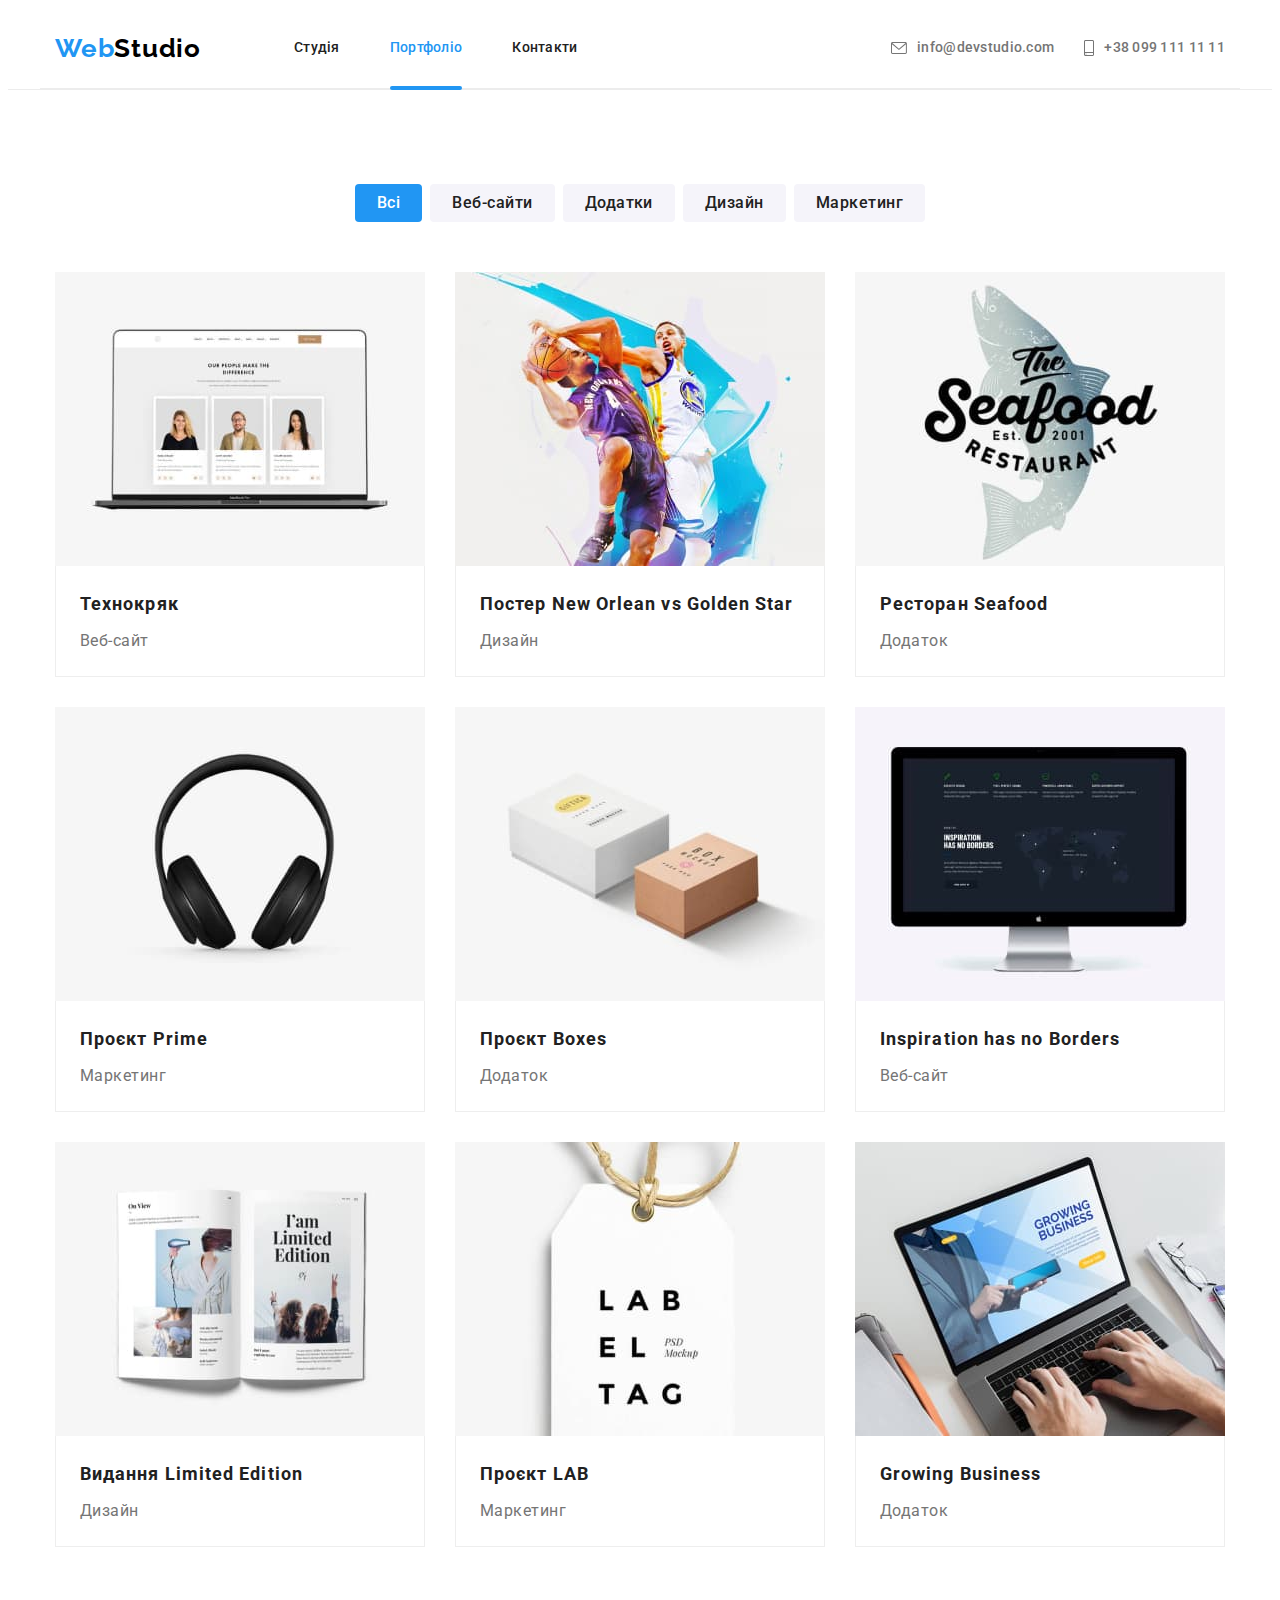
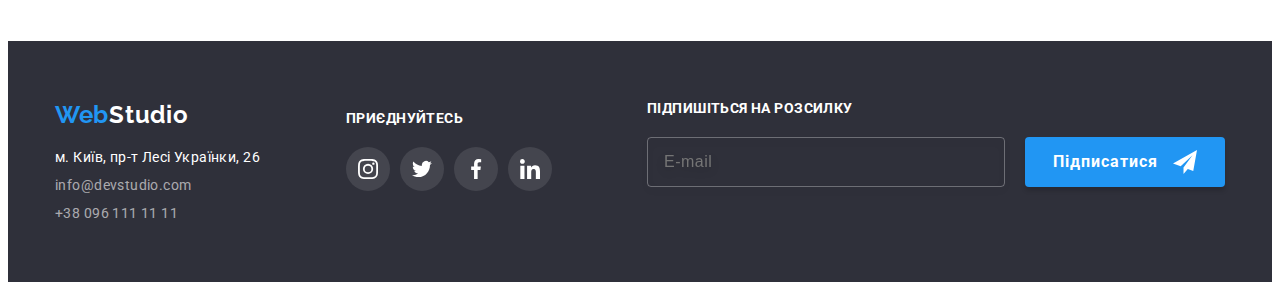
==== commit 498f9e71: "fix footer portfolio" ====
--- a/portfolio.html
+++ b/portfolio.html
@@ -85,7 +85,7 @@
               <a class="navigation-menu__link link" href="./index.html">Студія</a>
             </li>
             <li class="navigation-menu__item">
-              <a class="navigation-menu__link link" href="./portfolio.html">Портфоліо</a>
+              <a class="navigation-menu__link link curent" href="./portfolio.html ">Портфоліо</a>
             </li>
             <li class="navigation-menu__item">
               <a class="navigation-menu__link link" href="#contacts">Контакти</a>
@@ -570,63 +570,65 @@
     </main>
     <footer class="footer" id="contacts">
       <div class="footer__container container">
-        <div class="footer__adress">
-          <a class="logo footer__logo link" lang="en" href="./index.html">
-            <span class="logo__colorized">Web</span>Studio</a
-          >
-          <address class="address">
-            <a
-              href="https://goo.gl/maps/itKT2zHpiUgYm2Sh7"
-              target="_blank"
-              rel="noreferrer noopener nofollow"
-              class="address__text link"
+        <div class="footer__tablet">
+          <div class="footer__adress">
+            <a class="logo footer__logo link" lang="en" href="./index.html">
+              <span class="logo__colorized">Web</span>Studio</a
             >
-              м. Київ, пр-т Лесі Українки, 26
-            </a>
-            <ul class="contact list">
-              <li class="contact__list link">
-                <a class="contact__item link" href="mailto:info@devstudio.com"
-                  >info@devstudio.com</a
-                >
+            <address class="address">
+              <a
+                href="https://goo.gl/maps/itKT2zHpiUgYm2Sh7"
+                target="_blank"
+                rel="noreferrer noopener nofollow"
+                class="address__text link"
+              >
+                м. Київ, пр-т Лесі Українки, 26
+              </a>
+              <ul class="contact list">
+                <li class="contact__list link">
+                  <a class="contact__item link" href="mailto:info@devstudio.com"
+                    >info@devstudio.com</a
+                  >
+                </li>
+                <li class="contact__list link">
+                  <a class="contact__item link" href="tel:+380961111111">+38 096 111 11 11</a>
+                </li>
+              </ul>
+            </address>
+          </div>
+          <div class="footer__thumb footer__thumb--margin-no">
+            <p class="footer__pre-title_bottom pre-title pre-title--color-white">Приєднуйтесь</p>
+            <ul class="social__list list">
+              <li class="social__item">
+                <a href="./" class="social__link footer__social-link">
+                  <svg class="social__logo" width="20" height="20">
+                    <use href="./images/studio/svg/sprint.svg#icon-1-instagram"></use>
+                  </svg>
+                </a>
               </li>
-              <li class="contact__list link">
-                <a class="contact__item link" href="tel:+380961111111">+38 096 111 11 11</a>
+              <li class="social__item">
+                <a href="./" class="social__link footer__social-link">
+                  <svg class="social__logo" width="20" height="20">
+                    <use href="./images/studio/svg/sprint.svg#icon-2-twitter"></use>
+                  </svg>
+                </a>
+              </li>
+              <li class="social__item">
+                <a href="./" class="social__link footer__social-link">
+                  <svg class="social__logo" width="20" height="20">
+                    <use href="./images/studio/svg/sprint.svg#icon-3-facebook"></use>
+                  </svg>
+                </a>
+              </li>
+              <li class="social__item">
+                <a href="./" class="social__link footer__social-link">
+                  <svg class="social__logo" width="20" height="20">
+                    <use href="./images/studio/svg/sprint.svg#icon-04-linkedin"></use>
+                  </svg>
+                </a>
               </li>
             </ul>
-          </address>
-        </div>
-        <div class="footer__thumb">
-          <p class="footer__pre-title_bottom pre-title pre-title--color-white">Приєднуйтесь</p>
-          <ul class="social__list list">
-            <li class="social__item">
-              <a href="./" class="social__link footer__social-link">
-                <svg class="social__logo" width="20" height="20">
-                  <use href="./images/studio/svg/sprint.svg#icon-1-instagram"></use>
-                </svg>
-              </a>
-            </li>
-            <li class="social__item">
-              <a href="./" class="social__link footer__social-link">
-                <svg class="social__logo" width="20" height="20">
-                  <use href="./images/studio/svg/sprint.svg#icon-2-twitter"></use>
-                </svg>
-              </a>
-            </li>
-            <li class="social__item">
-              <a href="./" class="social__link footer__social-link">
-                <svg class="social__logo" width="20" height="20">
-                  <use href="./images/studio/svg/sprint.svg#icon-3-facebook"></use>
-                </svg>
-              </a>
-            </li>
-            <li class="social__item">
-              <a href="./" class="social__link footer__social-link">
-                <svg class="social__logo" width="20" height="20">
-                  <use href="./images/studio/svg/sprint.svg#icon-04-linkedin"></use>
-                </svg>
-              </a>
-            </li>
-          </ul>
+          </div>
         </div>
         <div class="footer__thumb">
           <p class="footer__pre-title_bottom pre-title pre-title--color-white">
--- a/css/main.min.css
+++ b/css/main.min.css
@@ -1 +1 @@
-:root{--primary-font: "Roboto", sans-serif;--secondery-font: "Raleway", sans-serif;--primary-text-color: #212121;--logo-color-text: #000000;--secondery-text-color: #757575;--white-text-color: #ffffff;--accent-color: #2196f3;--button-color-accent: #188ce8;--button-color: #ffffff;--contact-color: rgba(255, 255, 255, 0.6);--hero-color-bg: #c4c4c4;--page-bg-color: #ffffff;--team-bg-color: #f5f4fa;--footer-bg-color: #2f303a;--border-color-white: #eeeeee;--button-filter-bg-color: #f5f4fa;--logo-accent-color: #00f8d0;--hedaer-line-color: #ececec;--feature-icon-bg-color: #f5f4fa;--modal-input-color-: #555555;--social-link-color: #afb1b8;--social-link-bg-color: rgba(255, 255, 255, 0.1);--gap-size: 30px;--transition-fill: fill 250ms cubic-bezier(0.4, 0, 0.2, 1);--transition-color: color 250ms cubic-bezier(0.4, 0, 0.2, 1);--transition-opacity: opacity 250ms cubic-bezier(0.4, 0, 0.2, 1);--transition-transform: transform 250ms cubic-bezier(0.4, 0, 0.2, 1);--transition-background-color: background-color 250ms cubic-bezier(0.4, 0, 0.2, 1);--transition-border: border 250ms cubic-bezier(0.4, 0, 0.2, 1);--transition-border-color: border-color 250ms cubic-bezier(0.4, 0, 0.2, 1);--transition-box-shadow: box-shadow 250ms cubic-bezier(0.4, 0, 0.2, 1)}.visually-hidden{position:absolute;width:1px;margin:-1px;border:0;padding:0;white-space:nowrap;clip-path:inset(100%);clip:rect(0 0 0 0);overflow:hidden;height:1px}html{scroll-behavior:smooth}body{background-color:var(--page-bg-color);color:var(--primary-text-color);font-family:var(--primary-font);max-height:100vh}.list{list-style:none;margin:0;padding:0}.link{text-decoration:none}*,*::before,*::after{box-sizing:border-box}h1,h2,h3,h4,h5,h6,p,ul{margin:0;padding:0}img{display:block}.logo{color:var(--logo-color-text);font-family:var(--secondery-font);font-weight:700;font-size:26px;line-height:1.19;letter-spacing:0.03em;transition:var(--transition-color)}@media screen and (min-width: 480px){.logo{padding:0}}@media screen and (min-width: 768px){.logo{padding-top:24px;padding-bottom:24px}}@media screen and (min-width: 1200px){.logo{padding-top:24px;padding-bottom:24px}}.logo:hover,.logo:focus{color:var(--logo-accent-color);outline:rgba(0,0,0,0)}.logo__colorized{color:var(--accent-color);transition:var(--transition-color)}.logo:hover .logo__colorized,.logo:focus .logo__colorized,.footer__logo:hover .logo__colorized,.footer__logo:focus .logo__colorized{color:var(--logo-accent-color);outline:rgba(0,0,0,0)}.footer__logo{display:inline-block;padding:0;margin-bottom:20px;color:var(--white-text-color);font-weight:700;font-size:24px;line-height:1.17;letter-spacing:0.03em}.button{display:flex;align-items:center;justify-content:center;padding:10px 32px;min-width:200px;max-height:50px;border:none;border-radius:4px;box-shadow:0px 4px 4px rgba(0,0,0,.15);font-weight:700;font-size:16px;line-height:1.88;letter-spacing:0.06em;font-family:inherit;color:var(--button-color);background-color:var(--accent-color);cursor:pointer;transition:var(--transition-background-color)}.button:hover,.button:focus{background-color:var(--button-color-accent);outline:rgba(0,0,0,0)}.modal__button{margin-left:auto;margin-right:auto}.singup__button{justify-content:space-between;margin-left:auto;margin-right:auto;padding:10px 28px}.title{text-align:center;font-weight:700;font-size:36px;line-height:1.17;letter-spacing:0.03em;color:var(--primary-text-color)}.pre-title{font-weight:700;font-size:14px;line-height:1.14;letter-spacing:0.03em;text-transform:uppercase}.pre-title--color-black{color:var(--primary-text-color)}.pre-title--color-white{color:var(--white-text-color)}.social__list{display:flex;justify-content:center;align-items:center;flex-wrap:wrap;gap:10px}.social__link{display:flex;justify-content:center;align-items:center;width:44px;height:44px;border:0;border-radius:50%;transition:var(--transition-color),var(--transition-background-color);color:var(--social-link-color);background-color:var(--page-bg-color)}.social__link:hover,.social__link:focus{color:var(--button-color);background-color:var(--accent-color);outline:rgba(0,0,0,0)}.footer__social-link{color:var(--button-color);background-color:var(--social-link-bg-color)}.social__logo{fill:currentcolor}.section{padding-top:60px;padding-bottom:60px}@media screen and (min-width: 1200px){.section{padding-top:94px;padding-bottom:94px}}.section-no-padding{padding-top:0}.container{width:100%;align-items:center;margin-left:auto;margin-right:auto;padding-left:15px;padding-right:15px}@media screen and (min-width: 480px){.container{max-width:480px}}@media screen and (min-width: 768px){.container{max-width:768px}}@media screen and (min-width: 1200px){.container{max-width:1200px}}.backdrop{position:fixed;top:0;left:0;width:100%;height:100%;background-color:rgba(0,0,0,.2);transform:scale(1);transition:var(--transition-transform),var(--transition-opacity)}.backdrop.is-hidden{opacity:0;pointer-events:none;transform:scale(1);transition:var(--transition-transform),var(--transition-opacity)}.backdrop.is-hidden .modal__window{transform:scale(1) translate(-50%, -50%);transition:var(--transition-transform),var(--transition-opacity)}.modal__window{position:absolute;top:50%;left:50%;min-width:290px;padding:20px;background-color:var(--page-bg-color);box-shadow:0px 1px 3px rgba(0,0,0,.12),0px 1px 1px rgba(0,0,0,.14),0px 2px 1px rgba(0,0,0,.2);border-radius:4px;transform:translate(-50%, -50%)}@media screen and (min-width: 480px){.modal__window{min-width:450px;padding:40px}}@media screen and (min-width: 768px){.modal__window{padding:40px}}@media screen and (min-width: 1200px){.modal__window{width:528px;height:581px;padding:40px}}.modal__title{display:block;align-items:center;text-align:center;margin-bottom:12px;margin-left:auto;margin-right:auto;font-weight:700;font-size:15px;line-height:1;letter-spacing:0.03em;color:var(--primary-text-color)}@media screen and (min-width: 480px){.modal__title{font-weight:700;font-size:20px;line-height:1.5;letter-spacing:0.03em}}@media screen and (min-width: 1200px){.modal__title{font-weight:700;font-size:20px;line-height:1.15;letter-spacing:0.03em}}.modal__form{height:100%;width:100%}.modal__input{width:100%;height:40px;border-radius:4px;border:1px solid rgba(33,33,33,.2);padding:12px 12px 12px 42px;font-size:14px;line-height:1.14;letter-spacing:0.01em;color:var(--modal-input-color-);transition:var(--transition-border-color)}.modal__input:hover,.modal__input:focus{outline:rgba(0,0,0,0);border-color:var(--accent-color)}.modal__field:hover+.modal__input,.modal__field:focus+.modal__input{border-color:var(--accent-color)}.wrap{position:relative}.wrap__icon{position:absolute;left:12px;top:50%;transform:translatey(-50%);transition:var(--transition-fill)}.modal__input:hover+.wrap__icon,.modal__input:focus+.wrap__icon{fill:var(--accent-color)}.modal__label{display:block;margin-bottom:4px;padding:0;font-size:12px;line-height:1.17;letter-spacing:0.01em;color:var(--secondery-text-color)}.modal__field{margin-bottom:10px}.modal__field-text{margin-bottom:20px}.modal__text{width:100%;height:60px;padding:12px 16px;resize:none;border:1px solid rgba(33,33,33,.2);border-radius:4px;outline:rgba(0,0,0,0);font-size:14px;line-height:1.14;letter-spacing:0.01em;color:#757575;transition:var(--transition-border-color)}@media screen and (min-width: 480px){.modal__text{height:120px}}@media screen and (min-width: 768px){.modal__text{height:120px}}@media screen and (min-width: 1200px){.modal__text{height:120px}}.modal__text:focus,.modal__text:hover{border-color:var(--accent-color)}.modal__text::placeholder{color:rgba(117,117,117,.5)}.modal__label:focus .modal__text{border:1px solid var(--accent-color);outline:rgba(0,0,0,0);font-family:inherit;opacity:1}.modal__group{margin-bottom:30px}.check{display:flex;align-items:center;justify-content:center;gap:7px;font-size:8px;line-height:1.17;letter-spacing:0.03em;color:var(--secondery-text-color);margin:0;padding:0;transition:var(--transition-color)}@media screen and (min-width: 480px){.check{font-size:12px;line-height:1.17;letter-spacing:0.03em}}@media screen and (min-width: 768px){.check{font-size:12px;line-height:1.17;letter-spacing:0.03em}}@media screen and (min-width: 1200px){.check{font-size:14px;line-height:1.71;letter-spacing:0.03em}}.check .check__icon{display:inline-block;fill:rgba(0,0,0,0);transition:var(--transition-fill)}.check:checked+.check .check__icon{fill:var(--white-text-color);transition:var(--transition-fill)}.check .check__offer{position:relative;margin:0;padding:0;font-size:8px;line-height:1.17;letter-spacing:0.03em;color:var(--accent-color)}.check .check__offer::after{position:absolute;content:"";display:block;width:100%;height:1px;bottom:1px;background-color:var(--accent-color)}@media screen and (min-width: 768px){.check .check__offer::after{bottom:5px}}@media screen and (min-width: 1200px){.check .check__offer::after{bottom:4px}}@media screen and (min-width: 480px){.check .check__offer{font-size:12px;line-height:1.17;letter-spacing:0.03em}}@media screen and (min-width: 768px){.check .check__offer{font-size:12px;line-height:1.71;letter-spacing:0.03em}}@media screen and (min-width: 1200px){.check .check__offer{font-size:14px;line-height:1.71;letter-spacing:0.03em}}.check span{display:flex;align-items:center;justify-content:center;width:16px;height:15px;border:2px solid var(--primary-text-color);border-radius:2px;transition:var(--transition-color)}.check:checked+.check span{background-color:var(--accent-color);border-color:var(--accent-color)}.check:focus+.check span{border-color:var(--accent-color)}.check:hover+.check span{border-color:var(--accent-color)}.modal__close{display:flex;align-items:center;justify-content:center;position:absolute;top:8px;right:8px;padding:0;width:30px;height:30px;color:var(--logo-color-text);background-color:#fff;border:1px solid rgba(0,0,0,.1);transition:var(--transition-fill),var(--transition-border);border-radius:50%;cursor:pointer;outline:rgba(0,0,0,0)}.modal__close:hover,.modal__close:focus{fill:var(--accent-color);border:1px solid var(--accent-color)}.filter{display:flex;flex-wrap:wrap;max-width:100%;gap:8px;row-gap:15px;max-width:326px}@media screen and (min-width: 480px){.filter{max-width:326px}}@media screen and (min-width: 768px){.filter{justify-content:center;max-width:100%}}@media screen and (min-width: 1200px){.filter{justify-content:center;max-width:100%}}.filter--bottom{margin-bottom:50px}.filter__button{text-align:center;padding:6px 10px;border:none;border-radius:4px;font-weight:500;font-size:16px;line-height:1.63;letter-spacing:0.03em;color:var(--primary-text-color);background-color:var(--button-filter-bg-color);font-family:inherit;cursor:pointer;outline:rgba(0,0,0,0);transition:var(--transition-color),var(--transition-background-color),var(--transition-box-shadow)}@media screen and (min-width: 480px){.filter__button{padding:6px 22px}}@media screen and (min-width: 768px){.filter__button{padding:6px 22px}}@media screen and (min-width: 1200px){.filter__button{padding:6px 22px}}.filter__button:hover,.filter__button:focus{color:var(--button-color);background-color:var(--accent-color);box-shadow:0px 3px 1px rgba(0,0,0,.1),0px 1px 2px rgba(0,0,0,.08),0px 2px 2px rgba(0,0,0,.12)}.filter__button--curent-color{color:var(--button-color);background-color:var(--accent-color)}.overlay{position:relative;width:100%;overflow:hidden}.overlay__hidden{position:absolute;top:0;left:0;width:100%;height:100%;padding:30px 24px;background-color:rgba(33,150,243,.9);transform:translatey(101%);transition:var(--transition-transform);color:var(--white-text-color);font-size:14px;line-height:1.56;letter-spacing:0.03em}@media screen and (min-width: 480px){.overlay__hidden{padding:63px 24px;font-size:18px;line-height:1.56;letter-spacing:0.03em}}@media screen and (min-width: 768px){.overlay__hidden{padding:63px 24px;font-size:18px;line-height:1.56;letter-spacing:0.03em}}@media screen and (min-width: 1200px){.overlay__hidden{padding:63px 24px;font-size:18px;line-height:1.56;letter-spacing:0.03em}}.cards__link:hover .overlay__hidden,.cards__link:focus .overlay__hidden{transform:translatey(0)}.header{display:flex;align-items:center;min-height:60px;border-bottom:1px solid #ececec}.navigation{display:flex;flex-direction:row;align-items:center}.navigation__list{display:none}@media screen and (min-width: 768px){.navigation__list{display:flex;margin-left:87px;gap:50px}}@media screen and (min-width: 1200px){.navigation__list{display:flex;margin-left:93px;gap:50px}}.navigation__link{display:block;padding:32px 0;color:var(--primary-text-color);font-weight:500;font-size:14px;line-height:1.14;letter-spacing:0.02em;transition:var(--transition-color)}.navigation__link:hover,.navigation__link:focus{color:var(--accent-color)}.navigation__link.curent::after{position:absolute;content:"";height:4px;bottom:-2%;opacity:1;transform:scale(1);border-radius:2px}.navigation__link::after{position:absolute;content:"";display:block;width:100%;height:4px;bottom:-2%;background-color:var(--accent-color);border-radius:2px;opacity:0;transform:scale(0);transition:var(--transition-opacity),var(--transition-transform)}.navigation__link:hover::after,.navigation__link:focus::after{opacity:1;transform:scale(1)}.connect{display:none}@media screen and (min-width: 768px){.connect{display:block;align-items:center}}@media screen and (min-width: 1200px){.connect{display:flex;align-items:center;gap:var(--gap-size)}}.heder__connect{margin-left:auto}.connect__link{display:flex;align-items:center;color:var(--secondery-text-color);transition:var(--transition-color)}.connect__link:hover,.connect__link:focus{color:var(--accent-color)}@media screen and (min-width: 768px){.connect__item:first-child .connect__link{font-weight:500;font-size:12px;line-height:1.17;letter-spacing:0.02em;padding-top:21px;padding-bottom:5px}}@media screen and (min-width: 1200px){.connect__item:first-child .connect__link{padding-top:32px;padding-bottom:32px;font-weight:500;font-size:14px;line-height:1.14;letter-spacing:0.02em}}@media screen and (min-width: 768px){.connect__item:last-child .connect__link{font-weight:500;font-size:12px;line-height:1.17;letter-spacing:0.02em;padding-top:5px;padding-bottom:21px}}@media screen and (min-width: 1200px){.connect__item:last-child .connect__link{padding-top:32px;padding-bottom:32px;font-weight:500;font-size:14px;line-height:1.14;letter-spacing:0.02em}}.connect__icon{display:inline-block;fill:var(--secondery-text-color);transition:var(--transition-fill)}.connect__link:hover .connect__icon,.connect__link:focus .connect__icon{fill:var(--accent-color)}@media screen and (min-width: 768px){.connect__icon--mail{margin-right:8px;width:14px;height:10px}}@media screen and (min-width: 1200px){.connect__icon--mail{margin-right:10px;width:16px;height:12px}}@media screen and (min-width: 768px){.connect__icon--phone{margin-right:8px;width:10px;height:14px}}@media screen and (min-width: 1200px){.connect__icon--phone{margin-right:10px;width:10px;height:16px}}.menu-open{display:flex;padding:0;margin-left:auto;border:none;background-color:rgba(0,0,0,0);align-items:center}.menu-open:hover,.menu-open:focus{fill:var(--accent-color)}@media screen and (min-width: 768px){.menu-open{display:none}}@media screen and (min-width: 1200px){.menu-open{display:none}}.menu-icon--open{align-items:center}.mob-menu{position:fixed;z-index:1;background-color:#fff}.mob-menu.is-open{opacity:0;pointer-events:none;transform:translateX(100%);transition:var(--transition-transform),var(--transition-opacity)}@media screen and (min-width: 768px){.mob-menu{display:none}}@media screen and (min-width: 1200px){.mob-menu{display:none}}.menu-container{position:fixed;display:flex;flex-direction:column;justify-content:space-between;top:0;left:0;z-index:99;width:100vw;height:100vh;padding:48px;transition:var(--transition-transform),var(--transition-opacity)}@media screen and (min-width: 768px){.menu-container{display:none}}@media screen and (min-width: 1200px){.menu-container{display:none}}.menu-close{position:absolute;top:10px;right:15px;display:flex;padding:0;margin-left:auto;border:none;background-color:rgba(0,0,0,0)}.menu-close:hover,.menu-close:focus{fill:var(--accent-color)}@media screen and (min-width: 768px){.menu-close{display:none}}@media screen and (min-width: 1200px){.menu-close{display:none}}.content-menu{display:flex;flex-direction:column;height:100vw;justify-content:space-between}.navigation-menu__item+.navigation-menu__item{margin-top:32px}.navigation-menu__link{display:block;color:var(--primary-text-color);font-weight:500;font-size:40px;line-height:1.18;letter-spacing:0.02em;transition:var(--transition-color)}.navigation-menu__link:hover,.navigation-menu__link:focus{color:var(--accent-color)}.contacts-menu{display:block}.connect-menu{margin-bottom:64px}.connect-menu__item+.connect-menu__item{margin-top:32px;transition:var(--transition-color)}.connect-menu__item:hover,.connect-menu__item:focus{color:var(--accent-color)}.connect-menu__link{display:block;color:var(--primary-text-color);transition:var(--transition-color);font-weight:500;font-size:25px;line-height:1.18;letter-spacing:0.02em}.connect-menu__link--blue{color:var(--accent-color)}@media screen and (min-width: 480px){.connect-menu__link{font-weight:500;font-size:34px;line-height:1.18;letter-spacing:0.02em}}@media screen and (min-width: 768px){.connect-menu__link{display:none}}@media screen and (min-width: 1200px){.connect-menu__link{display:none}}.connect-menu__link:hover,.connect-menu__link:focus{color:var(--accent-color)}.social-menu__item{color:var(--accent-color)}.social-menu__list{display:flex;flex-wrap:wrap;flex-direction:row;gap:10px;row-gap:15px}@media screen and (min-width: 480px){.social-menu__list{gap:10px}}.social-menu__link{color:var(--accent-color);padding-right:10px;font-weight:500;font-size:18px;line-height:1.22;letter-spacing:0.02em;border-right:1px solid rgba(33,33,33,.2);transition:var(--transition-color)}@media screen and (min-width: 480px){.social-menu__link{flex-wrap:nowrap;color:var(--accent-color)}}@media screen and (min-width: 768px){.social-menu__link{display:none}}@media screen and (min-width: 1200px){.social-menu__link{display:none}}.social-menu__link:hover,.social-menu__link:focus{color:var(--primary-text-color)}.navigation__item{position:relative}.curent{color:var(--accent-color)}.hero{text-align:center;padding:118px 0}@media screen and (min-width: 480px){.hero{text-align:center;padding:118px 0}}@media screen and (min-width: 768px){.hero{text-align:center;padding:118px 0}}@media screen and (min-width: 1200px){.hero{text-align:center;padding:200px 0}}.hero__title{display:inline-block;text-align:center;max-width:320px;margin-bottom:30px;color:var(--white-text-color);text-transform:uppercase;font-weight:900;font-size:20px;line-height:1.62;letter-spacing:0.06em}@media screen and (min-width: 480px){.hero__title{min-width:360px;font-weight:900;font-size:26px;line-height:1.62;letter-spacing:0.06em}}@media screen and (min-width: 768px){.hero__title{width:360px;font-weight:900;font-size:26px;line-height:1.62;letter-spacing:0.06em}}@media screen and (min-width: 1200px){.hero__title{min-width:696px;font-weight:900;font-size:44px;line-height:1.36;letter-spacing:0.06em}}.hero__button{margin:0 auto}.hero-bg-img{max-width:480px;max-height:400px;background-repeat:no-repeat;background-position:center;background-size:cover;background-color:var(--hero-color-bg);background-image:linear-gradient(rgba(0, 91, 187, 0.7), rgba(255, 213, 0, 0.7)),url(../images/studio/hero/hero-mobile.jpg)}@media(min-device-pixel-ratio: 2),(min-resolution: 192dpi),(min-resolution: 2dppx){.hero-bg-img{max-width:480px;max-height:400px;background-image:linear-gradient(rgba(0, 91, 187, 0.7), rgba(255, 213, 0, 0.7)),url(../images/studio/hero/hero-mobile-2x.jpg)}}@media screen and (min-width: 481px){.hero-bg-img{max-width:768px;background-image:linear-gradient(rgba(0, 91, 187, 0.7), rgba(255, 213, 0, 0.7)),url(../images/studio/hero/hero-tab.jpg)}}@media screen and (min-width: 481px)and (min-device-pixel-ratio: 2),screen and (min-width: 481px)and (min-resolution: 192dpi),screen and (min-width: 481px)and (min-resolution: 2dppx){.hero-bg-img{max-width:768px;background-image:linear-gradient(rgba(0, 91, 187, 0.7), rgba(255, 213, 0, 0.7)),url(../images/studio/hero/hero-tab-2x.jpg)}}@media screen and (min-width: 769px){.hero-bg-img{max-width:1600px;max-height:600px;background-image:linear-gradient(rgba(0, 91, 187, 0.7), rgba(255, 213, 0, 0.7)),url(../images/studio/hero/hero-desktop.jpg)}}@media screen and (min-width: 769px)and (min-device-pixel-ratio: 2),screen and (min-width: 769px)and (min-resolution: 192dpi),screen and (min-width: 769px)and (min-resolution: 2dppx){.hero-bg-img{max-width:1600px;max-height:600px;background-image:linear-gradient(rgba(0, 91, 187, 0.7), rgba(255, 213, 0, 0.7)),url(../images/studio/hero/hero-desktop-2x.jpg)}}@media screen and (min-width: 1200px){.hero-bg-img{max-width:1600px;max-height:600px;background-image:linear-gradient(rgba(0, 91, 187, 0.7), rgba(255, 213, 0, 0.7)),url(../images/studio/hero/hero-desktop.jpg)}}@media screen and (min-width: 1200px)and (min-device-pixel-ratio: 2),screen and (min-width: 1200px)and (min-resolution: 192dpi),screen and (min-width: 1200px)and (min-resolution: 2dppx){.hero-bg-img{max-width:1600px;max-height:600px;background-image:linear-gradient(rgba(0, 91, 187, 0.7), rgba(255, 213, 0, 0.7)),url(../images/studio/hero/hero-desktop-2x.jpg)}}.feature__list{display:flex;flex-wrap:wrap;justify-content:center;gap:var(--gap-size)}.feature__item{flex-basis:100%}@media screen and (min-width: 480px){.feature__item{text-align:center}}@media screen and (min-width: 768px){.feature__item{flex-basis:calc((100% - var(--gap-size))/2)}}@media screen and (min-width: 1200px){.feature__item{flex-basis:calc((100% - var(--gap-size)*3)/4)}}.feature__tumb{display:flex;justify-content:center;align-items:center;min-width:270px;height:120px;margin-bottom:30px;background-color:var(--feature-icon-bg-color);border-radius:4px}.pre-title--bottom{margin-bottom:10px;text-align:center}@media screen and (min-width: 768px){.pre-title--bottom{text-align:left}}.feature__text{color:var(--secondery-text-color);font-size:14px;line-height:1.71;letter-spacing:0.03em}@media screen and (min-width: 480px){.feature__text{text-align:left}}.practice{display:none}@media screen and (min-width: 1200px){.practice{display:inherit}}.practice__title--bottom{margin-bottom:50px}.practice__list{display:flex;flex-wrap:wrap;gap:var(--gap-size)}.practice__item{flex-basis:calc((100% - var(--gap-size)*2)/3);position:relative}.practice__item::before{position:absolute;content:"";display:flex;height:70px;width:100%;bottom:0;left:0;background-color:rgba(47,48,58,.8)}.thumb__text{position:absolute;bottom:27px;left:50%;transform:translate(-50%)}.practice__pre-title--position-center{text-align:center}.team{background-color:var(--team-bg-color)}.team__title--bottem{text-align:center;font-weight:700;font-size:28px;line-height:1.18;letter-spacing:0.03em;margin-bottom:30px}@media screen and (min-width: 1200px){.team__title--bottem{font-weight:700;font-size:36px;line-height:1.17;letter-spacing:0.03em;margin-bottom:50px}}.team__list{display:flex;flex-wrap:wrap;justify-content:center;gap:var(--gap-size)}.team__item{background-color:var(--page-bg-color);box-shadow:0px 1px 3px rgba(0,0,0,.12),0px 1px 1px rgba(0,0,0,.14),0px 2px 1px rgba(0,0,0,.2);border-radius:0px 0px 4px 4px;overflow:hidden;flex-basis:100%}@media screen and (min-width: 768px){.team__item{flex-basis:calc((100% - var(--gap-size))/2)}}@media screen and (min-width: 1200px){.team__item{flex-basis:calc((100% - var(--gap-size)*3)/4)}}.team__img{max-width:100%}@media screen and (min-width: 480px){.team__img{max-width:450px}}@media screen and (min-width: 768px){.team__img{min-width:354px}}@media screen and (min-width: 1200px){.team__img{min-width:270px}}.team__thumb{padding:30px 0 24px;max-width:100%}@media screen and (min-width: 480px){.team__thumb{max-width:450px}}@media screen and (min-width: 768px){.team__thumb{max-width:100%}}@media screen and (min-width: 1200px){.team__thumb{max-width:100%;padding:30px 0}}.team__employee{margin-bottom:10px;text-align:center;font-weight:500;font-size:16px;line-height:1.19;letter-spacing:0.03em}.team__text{margin-bottom:16px;text-align:center;color:var(--secondery-text-color);font-size:16px;line-height:1.19;letter-spacing:0.03em}.clients__title--bottom{margin-bottom:30px;font-weight:700;font-size:28px;line-height:1.18;letter-spacing:0.03em}@media screen and (min-width: 1200px){.clients__title--bottom{margin-bottom:50px;font-weight:700;font-size:36px;line-height:1.17;letter-spacing:0.03em}}.company{display:flex;flex-wrap:wrap;justify-content:center;gap:var(--gap-size)}.company__item{flex-basis:calc((100% - var(--gap-size))/2)}@media screen and (min-width: 768px){.company__item{flex-basis:calc((100% - var(--gap-size)*2)/3)}}@media screen and (min-width: 1200px){.company__item{flex-basis:calc((100% - var(--gap-size)*5)/6)}}.company__link{display:flex;justify-content:center;align-items:center;outline:rgba(0,0,0,0);min-height:92px;color:var(--social-link-color);background-color:var(--page-bg-color);border:1px solid var(--social-link-color);border-radius:4px;transition:var(--transition-border),var(--transition-color)}.company__link:hover,.company__link:focus{border:1px solid var(--accent-color);color:var(--accent-color)}.company__logo{fill:currentColor;transition:var(--transition-fill)}.clients-list-item:hover .company__logo,.clients-list-item:focus .company__logo{fill:var(--accent-color)}.footer{padding-top:60px;padding-bottom:60px;background-color:var(--footer-bg-color)}@media screen and (min-width: 1200px){.footer__container{display:flex;align-items:flex-start;margin-left:auto}}.footer__tablet{display:flex;align-items:center;text-align:center;flex-direction:column;justify-content:center;margin-bottom:60px;gap:60px;margin:0}@media screen and (min-width: 480px){.footer__tablet{flex-direction:column;justify-content:center;align-items:center;margin-bottom:60px}}@media screen and (min-width: 768px){.footer__tablet{display:flex;flex-direction:row;align-items:flex-start;margin-bottom:60px}}@media screen and (min-width: 1200px){.footer__tablet{flex-direction:row;text-align:center;align-items:baseline;margin-bottom:0}}@media screen and (min-width: 480px){.footer__adress{align-items:center;min-width:231px}}@media screen and (min-width: 1200px){.footer__adress{text-align:left}}.address__text{align-items:center;display:block;margin-bottom:8px;color:var(--white-text-color);font-size:14px;line-height:1.17;letter-spacing:0.03em;font-style:normal;transition:var(--transition-color)}@media screen and (min-width: 1200px){.address__text{margin-bottom:9px}}.address__text:hover,.address__text:focus{color:var(--accent-color)}.contact__list:not(:last-child){margin-bottom:8px}@media screen and (min-width: 1200px){.contact__list:not(:last-child){margin-bottom:9px}}.contact__item{color:var(--contact-color);font-size:14px;line-height:1.17;letter-spacing:0.03em;font-style:normal;transition:var(--transition-color)}.contact__item:hover,.contact__item:focus{color:var(--accent-color)}@media screen and (min-width: 768px){.footer__thumb{max-width:450px;align-items:center;margin-right:auto;margin-left:auto}}@media screen and (min-width: 1200px){.footer__thumb{max-width:100%;margin-right:0;margin-left:auto}}.footer__thumb--margin-no{margin:0}.footer__pre-title_bottom{margin-bottom:20px;text-align:center}@media screen and (min-width: 480px){.footer__pre-title_bottom{text-align:center}}@media screen and (min-width: 768px){.footer__pre-title_bottom{text-align:center}}@media screen and (min-width: 1200px){.footer__pre-title_bottom{text-align:left}}.singup__area{display:flex;flex-wrap:wrap;gap:12px}@media screen and (min-width: 480px){.singup__area{margin-left:auto;align-items:center;margin:auto}}@media screen and (min-width: 768px){.singup__area{gap:20px}}.singup__email{display:flex;align-items:center;min-width:100%;height:50px;padding:15px 16px;outline:rgba(0,0,0,0);border:1px solid rgba(255,255,255,.3);border-radius:4px;font-size:16px;line-height:1.25;letter-spacing:0.03em;color:rgba(255,255,255,.6);background-color:rgba(0,0,0,0);filter:drop-shadow(0px 4px 4px rgba(0, 0, 0, 0.15));transition:var(--transition-border-color)}@media screen and (min-width: 1200px){.singup__email{min-width:358px}}.singup__email:hover,.singup__email:focus{border-color:var(--accent-color)}.singup__email:not(:placeholder-shown):required:invalid{border-color:rgba(180,0,0,.5)}.singup__button-svg{margin-left:10px;fill:var(--button-color)}.portfolio{background-color:var(--page-bg-color)}.cards__list{display:flex;flex-direction:row;flex-wrap:wrap;gap:var(--gap-size)}.cards__item{background-color:var(--page-bg-color);flex-basis:100%}@media screen and (min-width: 480px){.cards__item{flex-basis:100%}}@media screen and (min-width: 768px){.cards__item{flex-basis:calc((100% - var(--gap-size))/2)}}@media screen and (min-width: 1200px){.cards__item{flex-basis:calc((100% - var(--gap-size)*2)/3)}}.cards-img{max-width:100%}@media screen and (min-width: 480px){.cards-img{min-width:450px}}@media screen and (min-width: 768px){.cards-img{min-width:354px}}@media screen and (min-width: 1200px){.cards-img{min-width:370px}}.cards__link{display:flex;flex-direction:column;color:var(--primary-text-color);cursor:pointer;transition:var(--transition-box-shadow);height:100%}.cards__link:hover,.cards__link:focus{box-shadow:0px 1px 1px rgba(0,0,0,.12),0px 4px 4px rgba(0,0,0,.06),1px 4px 6px rgba(0,0,0,.16);outline:rgba(0,0,0,0)}.cards__info{flex-grow:1;padding:20px 24px;border-width:0 1px 1px;border-style:solid;border-color:var(--border-color-white);border-top:0}.cards__title{margin-bottom:4px;font-weight:700;font-size:18px;line-height:2;letter-spacing:0.06em}.cards__text{font-size:16px;line-height:1.88;letter-spacing:0.03em;color:var(--secondery-text-color)}/*# sourceMappingURL=main.min.css.map */+:root{--primary-font: "Roboto", sans-serif;--secondery-font: "Raleway", sans-serif;--primary-text-color: #212121;--logo-color-text: #000000;--secondery-text-color: #757575;--white-text-color: #ffffff;--accent-color: #2196f3;--button-color-accent: #188ce8;--button-color: #ffffff;--contact-color: rgba(255, 255, 255, 0.6);--hero-color-bg: #c4c4c4;--page-bg-color: #ffffff;--team-bg-color: #f5f4fa;--footer-bg-color: #2f303a;--border-color-white: #eeeeee;--button-filter-bg-color: #f5f4fa;--logo-accent-color: #00f8d0;--hedaer-line-color: #ececec;--feature-icon-bg-color: #f5f4fa;--modal-input-color-: #555555;--social-link-color: #afb1b8;--social-link-bg-color: rgba(255, 255, 255, 0.1);--gap-size: 30px;--transition-fill: fill 250ms cubic-bezier(0.4, 0, 0.2, 1);--transition-color: color 250ms cubic-bezier(0.4, 0, 0.2, 1);--transition-opacity: opacity 250ms cubic-bezier(0.4, 0, 0.2, 1);--transition-transform: transform 250ms cubic-bezier(0.4, 0, 0.2, 1);--transition-background-color: background-color 250ms cubic-bezier(0.4, 0, 0.2, 1);--transition-border: border 250ms cubic-bezier(0.4, 0, 0.2, 1);--transition-border-color: border-color 250ms cubic-bezier(0.4, 0, 0.2, 1);--transition-box-shadow: box-shadow 250ms cubic-bezier(0.4, 0, 0.2, 1)}.visually-hidden{position:absolute;width:1px;margin:-1px;border:0;padding:0;white-space:nowrap;clip-path:inset(100%);clip:rect(0 0 0 0);overflow:hidden;height:1px}html{scroll-behavior:smooth}body{background-color:var(--page-bg-color);color:var(--primary-text-color);font-family:var(--primary-font);max-height:100vh}.list{list-style:none;margin:0;padding:0}.link{text-decoration:none}*,*::before,*::after{box-sizing:border-box}h1,h2,h3,h4,h5,h6,p,ul{margin:0;padding:0}img{display:block}.logo{color:var(--logo-color-text);font-family:var(--secondery-font);font-weight:700;font-size:26px;line-height:1.19;letter-spacing:0.03em;transition:var(--transition-color)}@media screen and (min-width: 480px){.logo{padding-top:24px;padding-bottom:24px}}.logo:hover,.logo:focus{color:var(--logo-accent-color);outline:rgba(0,0,0,0)}.logo__colorized{color:var(--accent-color);transition:var(--transition-color)}.logo:hover .logo__colorized,.logo:focus .logo__colorized,.footer__logo:hover .logo__colorized,.footer__logo:focus .logo__colorized{color:var(--logo-accent-color);outline:rgba(0,0,0,0)}.footer__logo{display:inline-block;padding:0;margin-bottom:20px;color:var(--white-text-color);font-weight:700;font-size:24px;line-height:1.17;letter-spacing:0.03em}.button{display:flex;align-items:center;justify-content:center;padding:10px 32px;min-width:200px;max-height:50px;border:none;border-radius:4px;box-shadow:0px 4px 4px rgba(0,0,0,.15);font-weight:700;font-size:16px;line-height:1.88;letter-spacing:0.06em;font-family:inherit;color:var(--button-color);background-color:var(--accent-color);cursor:pointer;transition:var(--transition-background-color)}.button:hover,.button:focus{background-color:var(--button-color-accent);outline:rgba(0,0,0,0)}.modal__button{margin-left:auto;margin-right:auto}.singup__button{justify-content:space-between;margin-left:auto;margin-right:auto;padding:10px 28px}.title{text-align:center;font-weight:700;font-size:36px;line-height:1.17;letter-spacing:0.03em;color:var(--primary-text-color)}.pre-title{font-weight:700;font-size:14px;line-height:1.14;letter-spacing:0.03em;text-transform:uppercase}.pre-title--color-black{color:var(--primary-text-color)}.pre-title--color-white{color:var(--white-text-color)}.social__list{display:flex;justify-content:center;align-items:center;flex-wrap:wrap;gap:10px}.social__link{display:flex;justify-content:center;align-items:center;width:44px;height:44px;border:0;border-radius:50%;transition:var(--transition-color),var(--transition-background-color);color:var(--social-link-color);background-color:var(--page-bg-color)}.social__link:hover,.social__link:focus{color:var(--button-color);background-color:var(--accent-color);outline:rgba(0,0,0,0)}.footer__social-link{color:var(--button-color);background-color:var(--social-link-bg-color)}.social__logo{fill:currentcolor}.section{padding-top:60px;padding-bottom:60px}@media screen and (min-width: 1200px){.section{padding-top:94px;padding-bottom:94px}}.section-no-padding{padding-top:0}.container{width:100%;align-items:center;margin-left:auto;margin-right:auto;padding-left:15px;padding-right:15px}@media screen and (min-width: 480px){.container{max-width:480px}}@media screen and (min-width: 768px){.container{max-width:768px}}@media screen and (min-width: 1200px){.container{max-width:1200px}}.backdrop{position:fixed;top:0;left:0;width:100%;height:100%;background-color:rgba(0,0,0,.2);transform:scale(1);transition:var(--transition-transform),var(--transition-opacity)}.backdrop.is-hidden{opacity:0;pointer-events:none;transform:scale(1);transition:var(--transition-transform),var(--transition-opacity)}.backdrop.is-hidden .modal__window{transform:scale(1) translate(-50%, -50%);transition:var(--transition-transform),var(--transition-opacity)}.modal__window{position:absolute;top:50%;left:50%;width:95%;padding:20px;background-color:var(--page-bg-color);box-shadow:0px 1px 3px rgba(0,0,0,.12),0px 1px 1px rgba(0,0,0,.14),0px 2px 1px rgba(0,0,0,.2);border-radius:4px;transform:translate(-50%, -50%)}@media screen and (min-width: 480px){.modal__window{width:450px;padding:40px}}@media screen and (min-width: 768px){.modal__window{padding:40px}}@media screen and (min-width: 1200px){.modal__window{width:528px;height:581px;padding:40px}}.modal__title{display:block;align-items:center;text-align:center;margin-bottom:12px;margin-left:auto;margin-right:auto;font-weight:700;font-size:15px;line-height:1;letter-spacing:0.03em;color:var(--primary-text-color)}@media screen and (min-width: 480px){.modal__title{font-weight:700;font-size:20px;line-height:1.5;letter-spacing:0.03em}}@media screen and (min-width: 1200px){.modal__title{font-weight:700;font-size:20px;line-height:1.15;letter-spacing:0.03em}}.modal__form{height:100%;width:100%}.modal__input{width:100%;height:40px;border-radius:4px;border:1px solid rgba(33,33,33,.2);padding:12px 12px 12px 42px;font-size:14px;line-height:1.14;letter-spacing:0.01em;color:var(--modal-input-color-);transition:var(--transition-border-color)}.modal__input:hover,.modal__input:focus{outline:rgba(0,0,0,0);border-color:var(--accent-color)}.modal__field:hover+.modal__input,.modal__field:focus+.modal__input{border-color:var(--accent-color)}.wrap{position:relative}.wrap__icon{position:absolute;left:12px;top:50%;transform:translatey(-50%);transition:var(--transition-fill)}.modal__input:hover+.wrap__icon,.modal__input:focus+.wrap__icon{fill:var(--accent-color)}.modal__label{display:block;margin-bottom:4px;padding:0;font-size:12px;line-height:1.17;letter-spacing:0.01em;color:var(--secondery-text-color)}.modal__field{margin-bottom:10px}.modal__field-text{margin-bottom:20px}.modal__text{width:100%;height:60px;padding:12px 16px;resize:none;border:1px solid rgba(33,33,33,.2);border-radius:4px;outline:rgba(0,0,0,0);font-size:14px;line-height:1.14;letter-spacing:0.01em;color:#757575;transition:var(--transition-border-color)}@media screen and (min-width: 480px){.modal__text{height:120px}}@media screen and (min-width: 768px){.modal__text{height:120px}}@media screen and (min-width: 1200px){.modal__text{height:120px}}.modal__text:focus,.modal__text:hover{border-color:var(--accent-color)}.modal__text::placeholder{color:rgba(117,117,117,.5)}.modal__label:focus .modal__text{border:1px solid var(--accent-color);outline:rgba(0,0,0,0);font-family:inherit;opacity:1}.modal__group{margin-bottom:30px}.check{display:flex;align-items:center;justify-content:center;gap:7px;font-size:8px;line-height:1.17;letter-spacing:0.03em;color:var(--secondery-text-color);margin:0;padding:0;transition:var(--transition-color)}@media screen and (min-width: 480px){.check{font-size:12px;line-height:1.17;letter-spacing:0.03em}}@media screen and (min-width: 768px){.check{font-size:12px;line-height:1.17;letter-spacing:0.03em}}@media screen and (min-width: 1200px){.check{font-size:14px;line-height:1.71;letter-spacing:0.03em}}.check .check__icon{display:inline-block;fill:rgba(0,0,0,0);transition:var(--transition-fill)}.check:checked+.check .check__icon{fill:var(--white-text-color);transition:var(--transition-fill)}.check .check__offer{position:relative;margin:0;padding:0;font-size:8px;line-height:1.17;letter-spacing:0.03em;color:var(--accent-color)}.check .check__offer::after{position:absolute;content:"";display:block;width:100%;height:1px;bottom:1px;background-color:var(--accent-color)}@media screen and (min-width: 768px){.check .check__offer::after{bottom:5px}}@media screen and (min-width: 1200px){.check .check__offer::after{bottom:4px}}@media screen and (min-width: 480px){.check .check__offer{font-size:12px;line-height:1.17;letter-spacing:0.03em}}@media screen and (min-width: 768px){.check .check__offer{font-size:12px;line-height:1.71;letter-spacing:0.03em}}@media screen and (min-width: 1200px){.check .check__offer{font-size:14px;line-height:1.71;letter-spacing:0.03em}}.check span{display:flex;align-items:center;justify-content:center;width:16px;height:15px;border:2px solid var(--primary-text-color);border-radius:2px;transition:var(--transition-color)}.check:checked+.check span{background-color:var(--accent-color);border-color:var(--accent-color)}.check:focus+.check span{border-color:var(--accent-color)}.check:hover+.check span{border-color:var(--accent-color)}.modal__close{display:flex;align-items:center;justify-content:center;position:absolute;top:8px;right:8px;padding:0;width:30px;height:30px;color:var(--logo-color-text);background-color:#fff;border:1px solid rgba(0,0,0,.1);transition:var(--transition-fill),var(--transition-border);border-radius:50%;cursor:pointer;outline:rgba(0,0,0,0)}.modal__close:hover,.modal__close:focus{fill:var(--accent-color);border:1px solid var(--accent-color)}.filter{display:flex;flex-wrap:wrap;max-width:100%;gap:8px;row-gap:15px;max-width:326px}@media screen and (min-width: 480px){.filter{max-width:326px}}@media screen and (min-width: 768px){.filter{justify-content:center;max-width:100%}}@media screen and (min-width: 1200px){.filter{justify-content:center;max-width:100%}}.filter--bottom{margin-bottom:50px}.filter__button{text-align:center;padding:6px 10px;border:none;border-radius:4px;font-weight:500;font-size:16px;line-height:1.63;letter-spacing:0.03em;color:var(--primary-text-color);background-color:var(--button-filter-bg-color);font-family:inherit;cursor:pointer;outline:rgba(0,0,0,0);transition:var(--transition-color),var(--transition-background-color),var(--transition-box-shadow)}@media screen and (min-width: 480px){.filter__button{padding:6px 22px}}@media screen and (min-width: 768px){.filter__button{padding:6px 22px}}@media screen and (min-width: 1200px){.filter__button{padding:6px 22px}}.filter__button:hover,.filter__button:focus{color:var(--button-color);background-color:var(--accent-color);box-shadow:0px 3px 1px rgba(0,0,0,.1),0px 1px 2px rgba(0,0,0,.08),0px 2px 2px rgba(0,0,0,.12)}.filter__button--curent-color{color:var(--button-color);background-color:var(--accent-color)}.overlay{position:relative;width:100%;overflow:hidden}.overlay__hidden{position:absolute;top:0;left:0;width:100%;height:100%;padding:30px 24px;background-color:rgba(33,150,243,.9);transform:translatey(101%);transition:var(--transition-transform);color:var(--white-text-color);font-size:14px;line-height:1.56;letter-spacing:0.03em}@media screen and (min-width: 480px){.overlay__hidden{padding:63px 24px;font-size:18px;line-height:1.56;letter-spacing:0.03em}}@media screen and (min-width: 768px){.overlay__hidden{padding:63px 24px;font-size:18px;line-height:1.56;letter-spacing:0.03em}}@media screen and (min-width: 1200px){.overlay__hidden{padding:63px 24px;font-size:18px;line-height:1.56;letter-spacing:0.03em}}.cards__link:hover .overlay__hidden,.cards__link:focus .overlay__hidden{transform:translatey(0)}.header{display:flex;align-items:center;min-height:60px;border-bottom:1px solid #ececec}.navigation{display:flex;flex-direction:row;align-items:center}.navigation__list{display:none}@media screen and (min-width: 768px){.navigation__list{display:flex;margin-left:87px;gap:50px}}@media screen and (min-width: 1200px){.navigation__list{display:flex;margin-left:93px;gap:50px}}.navigation__link{display:block;padding:32px 0;color:var(--primary-text-color);font-weight:500;font-size:14px;line-height:1.14;letter-spacing:0.02em;transition:var(--transition-color)}.navigation__link:hover,.navigation__link:focus{color:var(--accent-color)}.navigation__link.curent::after{position:absolute;content:"";height:4px;bottom:-2%;opacity:1;transform:scale(1);border-radius:2px}.navigation__link::after{position:absolute;content:"";display:block;width:100%;height:4px;bottom:-2%;background-color:var(--accent-color);border-radius:2px;opacity:0;transform:scale(0);transition:var(--transition-opacity),var(--transition-transform)}.navigation__link:hover::after,.navigation__link:focus::after{opacity:1;transform:scale(1)}.connect{display:none}@media screen and (min-width: 768px){.connect{display:block;align-items:center}}@media screen and (min-width: 1200px){.connect{display:flex;align-items:center;gap:var(--gap-size)}}.heder__connect{margin-left:auto}.connect__link{display:flex;align-items:center;color:var(--secondery-text-color);transition:var(--transition-color)}.connect__link:hover,.connect__link:focus{color:var(--accent-color)}@media screen and (min-width: 768px){.connect__item:first-child .connect__link{font-weight:500;font-size:12px;line-height:1.17;letter-spacing:0.02em;padding-top:21px;padding-bottom:5px}}@media screen and (min-width: 1200px){.connect__item:first-child .connect__link{padding-top:32px;padding-bottom:32px;font-weight:500;font-size:14px;line-height:1.14;letter-spacing:0.02em}}@media screen and (min-width: 768px){.connect__item:last-child .connect__link{font-weight:500;font-size:12px;line-height:1.17;letter-spacing:0.02em;padding-top:5px;padding-bottom:21px}}@media screen and (min-width: 1200px){.connect__item:last-child .connect__link{padding-top:32px;padding-bottom:32px;font-weight:500;font-size:14px;line-height:1.14;letter-spacing:0.02em}}.connect__icon{display:inline-block;fill:var(--secondery-text-color);transition:var(--transition-fill)}.connect__link:hover .connect__icon,.connect__link:focus .connect__icon{fill:var(--accent-color)}@media screen and (min-width: 768px){.connect__icon--mail{margin-right:8px;width:14px;height:10px}}@media screen and (min-width: 1200px){.connect__icon--mail{margin-right:10px;width:16px;height:12px}}@media screen and (min-width: 768px){.connect__icon--phone{margin-right:8px;width:10px;height:14px}}@media screen and (min-width: 1200px){.connect__icon--phone{margin-right:10px;width:10px;height:16px}}.menu-open{display:flex;padding:0;margin-left:auto;border:none;background-color:rgba(0,0,0,0);align-items:center}.menu-open:hover,.menu-open:focus{fill:var(--accent-color)}@media screen and (min-width: 768px){.menu-open{display:none}}@media screen and (min-width: 1200px){.menu-open{display:none}}.menu-icon--open{align-items:center}.mob-menu{position:fixed;z-index:1;background-color:#fff}.mob-menu.is-open{opacity:0;pointer-events:none;transform:translateX(100%);transition:var(--transition-transform),var(--transition-opacity)}@media screen and (min-width: 768px){.mob-menu{display:none}}@media screen and (min-width: 1200px){.mob-menu{display:none}}.menu-container{position:fixed;display:flex;flex-direction:column;justify-content:space-between;top:0;left:0;z-index:99;width:100vw;height:100vh;padding:48px;transition:var(--transition-transform),var(--transition-opacity)}@media screen and (min-width: 768px){.menu-container{display:none}}@media screen and (min-width: 1200px){.menu-container{display:none}}.menu-close{position:absolute;top:10px;right:15px;display:flex;padding:0;margin-left:auto;border:none;background-color:rgba(0,0,0,0)}.menu-close:hover,.menu-close:focus{fill:var(--accent-color)}@media screen and (min-width: 768px){.menu-close{display:none}}@media screen and (min-width: 1200px){.menu-close{display:none}}.content-menu{display:flex;flex-direction:column;height:100vw;justify-content:space-between}.navigation-menu__item+.navigation-menu__item{margin-top:32px}.navigation-menu__link{display:block;color:var(--primary-text-color);font-weight:500;font-size:40px;line-height:1.18;letter-spacing:0.02em;transition:var(--transition-color)}.navigation-menu__link:hover,.navigation-menu__link:focus{color:var(--accent-color)}.contacts-menu{display:block}.connect-menu{margin-bottom:64px}.connect-menu__item+.connect-menu__item{margin-top:32px;transition:var(--transition-color)}.connect-menu__item:hover,.connect-menu__item:focus{color:var(--accent-color)}.connect-menu__link{display:block;color:var(--primary-text-color);transition:var(--transition-color);font-weight:500;font-size:25px;line-height:1.18;letter-spacing:0.02em}.connect-menu__link--blue{color:var(--accent-color)}@media screen and (min-width: 480px){.connect-menu__link{font-weight:500;font-size:34px;line-height:1.18;letter-spacing:0.02em}}@media screen and (min-width: 768px){.connect-menu__link{display:none}}@media screen and (min-width: 1200px){.connect-menu__link{display:none}}.connect-menu__link:hover,.connect-menu__link:focus{color:var(--accent-color)}.social-menu__item{color:var(--accent-color)}.social-menu__list{display:flex;flex-wrap:wrap;flex-direction:row;gap:10px;row-gap:15px}@media screen and (min-width: 480px){.social-menu__list{gap:10px}}.social-menu__link{color:var(--accent-color);padding-right:10px;font-weight:500;font-size:18px;line-height:1.22;letter-spacing:0.02em;border-right:1px solid rgba(33,33,33,.2);transition:var(--transition-color)}@media screen and (min-width: 480px){.social-menu__link{flex-wrap:nowrap;color:var(--accent-color)}}@media screen and (min-width: 768px){.social-menu__link{display:none}}@media screen and (min-width: 1200px){.social-menu__link{display:none}}.social-menu__link:hover,.social-menu__link:focus{color:var(--primary-text-color)}.navigation__item{position:relative}.curent{color:var(--accent-color)}.hero{text-align:center;padding:118px 0}@media screen and (min-width: 480px){.hero{text-align:center;padding:118px 0}}@media screen and (min-width: 768px){.hero{text-align:center;padding:118px 0}}@media screen and (min-width: 1200px){.hero{text-align:center;padding:200px 0}}.hero__title{display:inline-block;text-align:center;max-width:320px;margin-bottom:30px;color:var(--white-text-color);text-transform:uppercase;font-weight:900;font-size:20px;line-height:1.62;letter-spacing:0.06em}@media screen and (min-width: 480px){.hero__title{min-width:360px;font-weight:900;font-size:26px;line-height:1.62;letter-spacing:0.06em}}@media screen and (min-width: 768px){.hero__title{width:360px;font-weight:900;font-size:26px;line-height:1.62;letter-spacing:0.06em}}@media screen and (min-width: 1200px){.hero__title{min-width:696px;font-weight:900;font-size:44px;line-height:1.36;letter-spacing:0.06em}}.hero__button{margin:0 auto}.hero-bg-img{max-width:480px;max-height:400px;background-repeat:no-repeat;background-position:center;background-size:cover;background-color:var(--hero-color-bg);background-image:linear-gradient(rgba(0, 91, 187, 0.7), rgba(255, 213, 0, 0.7)),url(../images/studio/hero/hero-mobile.jpg)}@media(min-device-pixel-ratio: 2),(min-resolution: 192dpi),(min-resolution: 2dppx){.hero-bg-img{max-width:480px;max-height:400px;background-image:linear-gradient(rgba(0, 91, 187, 0.7), rgba(255, 213, 0, 0.7)),url(../images/studio/hero/hero-mobile-2x.jpg)}}@media screen and (min-width: 481px){.hero-bg-img{max-width:768px;background-image:linear-gradient(rgba(0, 91, 187, 0.7), rgba(255, 213, 0, 0.7)),url(../images/studio/hero/hero-tab.jpg)}}@media screen and (min-width: 481px)and (min-device-pixel-ratio: 2),screen and (min-width: 481px)and (min-resolution: 192dpi),screen and (min-width: 481px)and (min-resolution: 2dppx){.hero-bg-img{max-width:768px;background-image:linear-gradient(rgba(0, 91, 187, 0.7), rgba(255, 213, 0, 0.7)),url(../images/studio/hero/hero-tab-2x.jpg)}}@media screen and (min-width: 769px){.hero-bg-img{max-width:1600px;max-height:600px;background-image:linear-gradient(rgba(0, 91, 187, 0.7), rgba(255, 213, 0, 0.7)),url(../images/studio/hero/hero-desktop.jpg)}}@media screen and (min-width: 769px)and (min-device-pixel-ratio: 2),screen and (min-width: 769px)and (min-resolution: 192dpi),screen and (min-width: 769px)and (min-resolution: 2dppx){.hero-bg-img{max-width:1600px;max-height:600px;background-image:linear-gradient(rgba(0, 91, 187, 0.7), rgba(255, 213, 0, 0.7)),url(../images/studio/hero/hero-desktop-2x.jpg)}}@media screen and (min-width: 1200px){.hero-bg-img{max-width:1600px;max-height:600px;background-image:linear-gradient(rgba(0, 91, 187, 0.7), rgba(255, 213, 0, 0.7)),url(../images/studio/hero/hero-desktop.jpg)}}@media screen and (min-width: 1200px)and (min-device-pixel-ratio: 2),screen and (min-width: 1200px)and (min-resolution: 192dpi),screen and (min-width: 1200px)and (min-resolution: 2dppx){.hero-bg-img{max-width:1600px;max-height:600px;background-image:linear-gradient(rgba(0, 91, 187, 0.7), rgba(255, 213, 0, 0.7)),url(../images/studio/hero/hero-desktop-2x.jpg)}}.feature__list{display:flex;flex-wrap:wrap;justify-content:center;gap:var(--gap-size)}.feature__item{flex-basis:100%}@media screen and (min-width: 480px){.feature__item{text-align:center}}@media screen and (min-width: 768px){.feature__item{flex-basis:calc((100% - var(--gap-size))/2)}}@media screen and (min-width: 1200px){.feature__item{flex-basis:calc((100% - var(--gap-size)*3)/4)}}.feature__tumb{display:flex;justify-content:center;align-items:center;min-width:270px;height:120px;margin-bottom:30px;background-color:var(--feature-icon-bg-color);border-radius:4px}.pre-title--bottom{margin-bottom:10px;text-align:center}@media screen and (min-width: 768px){.pre-title--bottom{text-align:left}}.feature__text{color:var(--secondery-text-color);font-size:14px;line-height:1.71;letter-spacing:0.03em}@media screen and (min-width: 480px){.feature__text{text-align:left}}.practice{display:none}@media screen and (min-width: 1200px){.practice{display:inherit}}.practice__title--bottom{margin-bottom:50px}.practice__list{display:flex;flex-wrap:wrap;gap:var(--gap-size)}.practice__item{flex-basis:calc((100% - var(--gap-size)*2)/3);position:relative}.practice__item::before{position:absolute;content:"";display:flex;height:70px;width:100%;bottom:0;left:0;background-color:rgba(47,48,58,.8)}.thumb__text{position:absolute;bottom:27px;left:50%;transform:translate(-50%)}.practice__pre-title--position-center{text-align:center}.team{background-color:var(--team-bg-color)}.team__title--bottem{text-align:center;font-weight:700;font-size:28px;line-height:1.18;letter-spacing:0.03em;margin-bottom:30px}@media screen and (min-width: 1200px){.team__title--bottem{font-weight:700;font-size:36px;line-height:1.17;letter-spacing:0.03em;margin-bottom:50px}}.team__list{display:flex;flex-wrap:wrap;justify-content:center;gap:var(--gap-size)}.team__item{background-color:var(--page-bg-color);box-shadow:0px 1px 3px rgba(0,0,0,.12),0px 1px 1px rgba(0,0,0,.14),0px 2px 1px rgba(0,0,0,.2);border-radius:0px 0px 4px 4px;overflow:hidden;flex-basis:100%}@media screen and (min-width: 768px){.team__item{flex-basis:calc((100% - var(--gap-size))/2)}}@media screen and (min-width: 1200px){.team__item{flex-basis:calc((100% - var(--gap-size)*3)/4)}}.team__img{max-width:100%}@media screen and (min-width: 480px){.team__img{max-width:450px}}@media screen and (min-width: 768px){.team__img{min-width:354px}}@media screen and (min-width: 1200px){.team__img{min-width:270px}}.team__thumb{padding:30px 0 24px;max-width:100%}@media screen and (min-width: 480px){.team__thumb{max-width:450px}}@media screen and (min-width: 768px){.team__thumb{max-width:100%}}@media screen and (min-width: 1200px){.team__thumb{max-width:100%;padding:30px 0}}.team__employee{margin-bottom:10px;text-align:center;font-weight:500;font-size:16px;line-height:1.19;letter-spacing:0.03em}.team__text{margin-bottom:16px;text-align:center;color:var(--secondery-text-color);font-size:16px;line-height:1.19;letter-spacing:0.03em}.clients__title--bottom{margin-bottom:30px;font-weight:700;font-size:28px;line-height:1.18;letter-spacing:0.03em}@media screen and (min-width: 1200px){.clients__title--bottom{margin-bottom:50px;font-weight:700;font-size:36px;line-height:1.17;letter-spacing:0.03em}}.company{display:flex;flex-wrap:wrap;justify-content:center;gap:var(--gap-size)}.company__item{flex-basis:calc((100% - var(--gap-size))/2)}@media screen and (min-width: 768px){.company__item{flex-basis:calc((100% - var(--gap-size)*2)/3)}}@media screen and (min-width: 1200px){.company__item{flex-basis:calc((100% - var(--gap-size)*5)/6)}}.company__link{display:flex;justify-content:center;align-items:center;outline:rgba(0,0,0,0);min-height:92px;color:var(--social-link-color);background-color:var(--page-bg-color);border:1px solid var(--social-link-color);border-radius:4px;transition:var(--transition-border),var(--transition-color)}.company__link:hover,.company__link:focus{border:1px solid var(--accent-color);color:var(--accent-color)}.company__logo{fill:currentColor;transition:var(--transition-fill)}.clients-list-item:hover .company__logo,.clients-list-item:focus .company__logo{fill:var(--accent-color)}.footer{padding-top:60px;padding-bottom:60px;background-color:var(--footer-bg-color)}@media screen and (min-width: 1200px){.footer__container{display:flex;align-items:flex-start;margin-left:auto}}.footer__tablet{display:flex;align-items:center;text-align:center;flex-direction:column;justify-content:center;margin-bottom:60px;gap:60px}@media screen and (min-width: 480px){.footer__tablet{flex-direction:column;justify-content:center;align-items:center;margin-bottom:60px}}@media screen and (min-width: 768px){.footer__tablet{display:flex;flex-direction:row;align-items:baseline;margin-bottom:60px}}@media screen and (min-width: 1200px){.footer__tablet{flex-direction:row;text-align:center;align-items:baseline;margin-bottom:0}}@media screen and (min-width: 480px){.footer__adress{align-items:center;min-width:231px}}@media screen and (min-width: 1200px){.footer__adress{text-align:left}}.address__text{align-items:center;display:block;margin-bottom:8px;color:var(--white-text-color);font-size:14px;line-height:1.17;letter-spacing:0.03em;font-style:normal;transition:var(--transition-color)}@media screen and (min-width: 1200px){.address__text{margin-bottom:9px}}.address__text:hover,.address__text:focus{color:var(--accent-color)}.contact__list:not(:last-child){margin-bottom:8px}@media screen and (min-width: 1200px){.contact__list:not(:last-child){margin-bottom:9px}}.contact__item{color:var(--contact-color);font-size:14px;line-height:1.17;letter-spacing:0.03em;font-style:normal;transition:var(--transition-color)}.contact__item:hover,.contact__item:focus{color:var(--accent-color)}@media screen and (min-width: 768px){.footer__thumb{max-width:450px;align-items:center;margin-right:auto;margin-left:auto}}@media screen and (min-width: 1200px){.footer__thumb{max-width:100%;margin-right:0;margin-left:auto}}.footer__thumb--margin-no{margin:0}.footer__pre-title_bottom{margin-bottom:20px;text-align:center}@media screen and (min-width: 480px){.footer__pre-title_bottom{text-align:center}}@media screen and (min-width: 768px){.footer__pre-title_bottom{text-align:center}}@media screen and (min-width: 1200px){.footer__pre-title_bottom{text-align:left}}.singup__area{display:flex;flex-wrap:wrap;gap:12px}@media screen and (min-width: 480px){.singup__area{margin-left:auto;align-items:center;margin:auto}}@media screen and (min-width: 768px){.singup__area{gap:20px}}.singup__email{display:flex;align-items:center;min-width:100%;height:50px;padding:15px 16px;outline:rgba(0,0,0,0);border:1px solid rgba(255,255,255,.3);border-radius:4px;font-size:16px;line-height:1.25;letter-spacing:0.03em;color:rgba(255,255,255,.6);background-color:rgba(0,0,0,0);filter:drop-shadow(0px 4px 4px rgba(0, 0, 0, 0.15));transition:var(--transition-border-color)}@media screen and (min-width: 1200px){.singup__email{min-width:358px}}.singup__email:hover,.singup__email:focus{border-color:var(--accent-color)}.singup__email:not(:placeholder-shown):required:invalid{border-color:rgba(180,0,0,.5)}.singup__button-svg{margin-left:10px;fill:var(--button-color)}.portfolio{background-color:var(--page-bg-color)}.cards__list{display:flex;flex-direction:row;flex-wrap:wrap;gap:var(--gap-size)}.cards__item{background-color:var(--page-bg-color);flex-basis:100%}@media screen and (min-width: 480px){.cards__item{flex-basis:100%}}@media screen and (min-width: 768px){.cards__item{flex-basis:calc((100% - var(--gap-size))/2)}}@media screen and (min-width: 1200px){.cards__item{flex-basis:calc((100% - var(--gap-size)*2)/3)}}.cards-img{max-width:100%}@media screen and (min-width: 480px){.cards-img{min-width:450px}}@media screen and (min-width: 768px){.cards-img{min-width:354px}}@media screen and (min-width: 1200px){.cards-img{min-width:370px}}.cards__link{display:flex;flex-direction:column;color:var(--primary-text-color);cursor:pointer;transition:var(--transition-box-shadow);height:100%}.cards__link:hover,.cards__link:focus{box-shadow:0px 1px 1px rgba(0,0,0,.12),0px 4px 4px rgba(0,0,0,.06),1px 4px 6px rgba(0,0,0,.16);outline:rgba(0,0,0,0)}.cards__info{flex-grow:1;padding:20px 24px;border-width:0 1px 1px;border-style:solid;border-color:var(--border-color-white);border-top:0}.cards__title{margin-bottom:4px;font-weight:700;font-size:18px;line-height:2;letter-spacing:0.06em}.cards__text{font-size:16px;line-height:1.88;letter-spacing:0.03em;color:var(--secondery-text-color)}/*# sourceMappingURL=main.min.css.map */